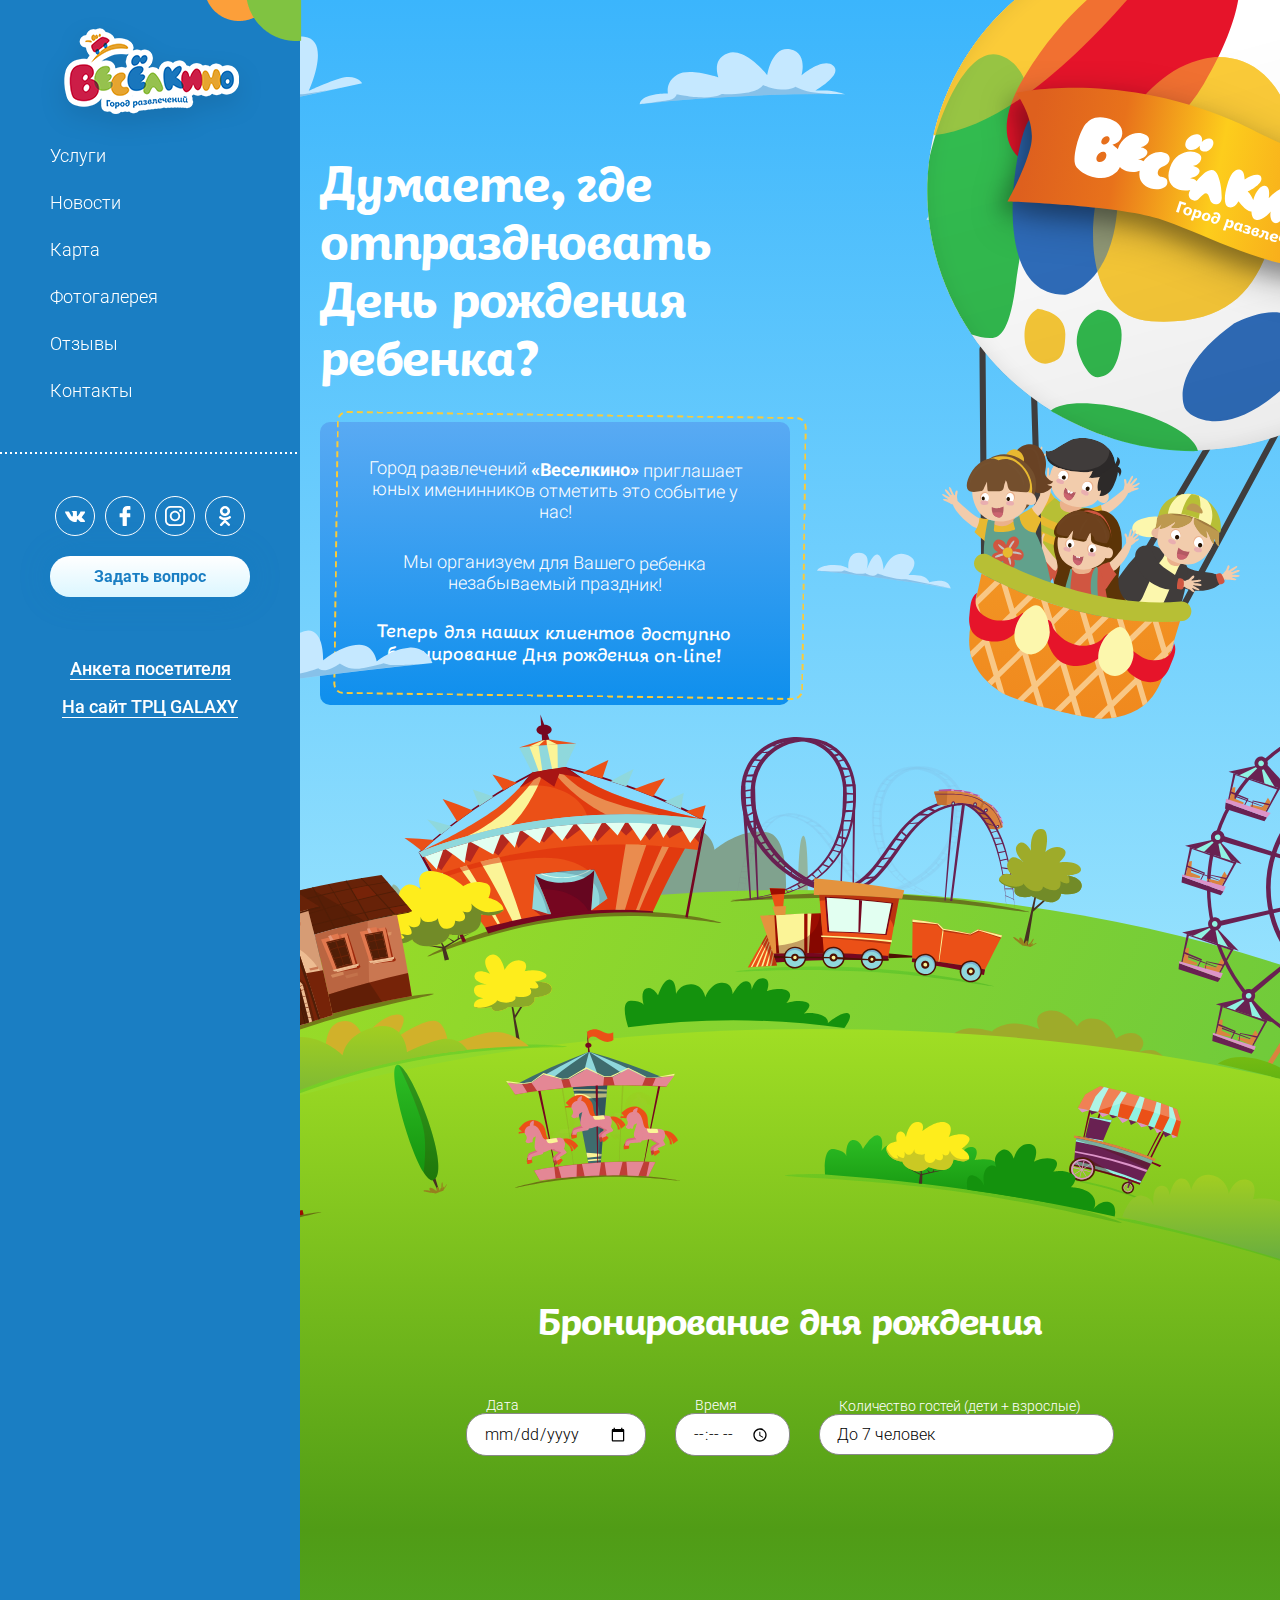
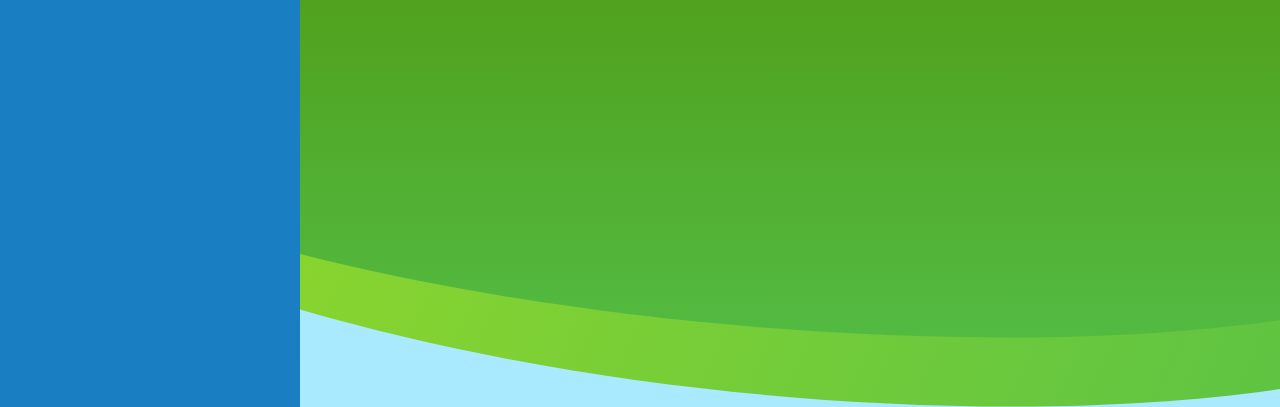
==== reservation.html @ 0f007a0b "Added intro bg and reservation" ====
<!DOCTYPE html>
<html>
<head>
    <link rel="stylesheet" href="css/vendor.css">
    <link rel="stylesheet" href="css/common.css">
    <link rel="stylesheet" href="css/style.css">
    <script src="js/vendor.js"></script>
    <script src="js/common.js"></script>
    <script>
        app.start();
    </script>

    <meta charset="utf-8">
    <meta name="viewport" content="width=device-width">
    <meta name="format-detection" content="telephone=no">
    <meta name="format-detection" content="address=no">
    <meta name="SKYPE_TOOLBAR" content="SKYPE_TOOLBAR_PARSER_COMPATIBLE">
    <link rel="shortcut icon" href="images/favicon.png">

    <title>Бронь дня рождения</title>

    <meta property="og:type" content="website"/>
    <meta property="og:title" content="">
    <meta property="og:url" content=""/>
    <meta property="og:description" content=""/>
    <meta property="og:image" content=""/>
    <meta property="og:site_name" content=""/>
    <meta property="twitter:card" content="summary_large_image"/>
    <meta property="twitter:title" content=""/>
    <meta property="twitter:description" content=""/>
    <meta property="twitter:text:description" content=""/>
    <meta property="twitter:image" content=""/>
    <meta property="twitter:url" content=""/>
    <meta name="twitter:site" content=""/>
    <meta name="twitter:creator" content=""/>

    <link href="https://fonts.googleapis.com/css?family=Roboto:300,300i,400,400i,500,500i,700,700i&amp;subset=cyrillic"
          rel="stylesheet">
    <script src="https://api-maps.yandex.ru/2.1/?lang=ru_RU" type="text/javascript"></script>
</head>
<body js-scroll-container class="body">

<div class="body__wrapper">
    <div js-headerFixed class="body__headerFixed">

        <div js-headerTop class="header header_top block">
            <div class="header__wrapper block-wrapper block-wrapper_max-width_none">
                <div class="header__logo">
                    <a class="logo logo_small link-image" href="#">
                        <img src="images/veselkino-1.png" alt="Весёлкино">
                    </a>
                </div>

                <div class="header__info">
                    <div class="header__info-column">
                        <div class="header__info-text">
                            Пр-т. Строителей, 117 <br>ТРЦ «GALAXY» 3-й этаж
                        </div>

                    </div>
                    <div class="header__info-column">
                        <div class="header__info-text">
                            Ежедневно с&nbsp;10:00 до 22:00
                        </div>
                        <div class="header__info-text">
                            <a href="tel:+7 (3852) 579-479" class="footer__link" js-goal-phone="">+7 (3852)
                                <b>579-479</b></a>
                        </div>
                    </div>
                </div>

                <div class="header__nav">
                    <a js-header-open="main/header" href="#" class="header__nav-trigger"></a>
                </div>
            </div>
        </div>


    </div>
    <div class="body__side" js-close-modal>
        <div class="body__header">

            <header js-header class="header">
                <div js-header-wrapper class="header__wrapper">
                    <div class="header__bg"></div>
                    <div class="header__logo block">
                        <div class="block-wrapper block-wrapper_min-width_none">
                            <a class="logo link-image" href="#">
                                <img src="images/veselkino-1.png" alt="Весёлкино">
                            </a>
                        </div>
                    </div>

                    <div class="header__nav block">
                        <div class="block-wrapper block-wrapper_min-width_none">
                            <nav class="nav nav_large nav_white nav_out-block">
                                <div class="nav__list">

                                    <div class="nav__item">
                                        <a js-scroll-item data-scroll="1" href="#" class="nav__link">Услуги</a>
                                    </div>

                                    <div class="nav__item">
                                        <a js-scroll-item data-scroll="2" href="#" class="nav__link">Новости</a>
                                    </div>

                                    <div class="nav__item">
                                        <a js-scroll-item data-scroll="3" href="#" class="nav__link">Карта</a>
                                    </div>

                                    <div class="nav__item">
                                        <a js-scroll-item data-scroll="4" href="#" class="nav__link">Фотогалерея</a>
                                    </div>

                                    <div class="nav__item">
                                        <a js-scroll-item data-scroll="5" href="#" class="nav__link">Отзывы</a>
                                    </div>

                                    <div class="nav__item">
                                        <a js-scroll-item data-scroll="6" href="#" class="nav__link">Контакты</a>
                                    </div>

                                </div>
                            </nav>

                        </div>
                    </div>
                    <div class="header__bottom block">

                        <div class="block-wrapper block-wrapper_min-width_none">
                            <div class="header__communicate">
                                <div class="header__communicate-socails">


                                    <div class="socials socials_white socials_justify_center">


                                        <div class="socials__list">
                                            <a class="socials__item socials__item_vk" href="https://vk.com/veselkinodrc"
                                               target="_blank" js-goal-vk=""></a>
                                            <a class="socials__item socials__item_fb"
                                               href="https://www.facebook.com/groups/veselkinodrc/" target="_blank"
                                               js-goal-fb=""></a>
                                            <a class="socials__item socials__item_inst"
                                               href="https://www.instagram.com/veselkinodrc/" target="_blank"
                                               js-goal-insta=""></a>
                                            <a class="socials__item socials__item_ok"
                                               href="https://www.ok.ru/group/54671706882274" target="_blank"
                                               js-goal-ok=""></a>
                                        </div>
                                    </div>

                                </div>
                                <div class="header__communicate-actions">
                                    <div class="actions-set actions-set_justify_center">
                                        <div class="actions-set__main actions-set__main_full">
                                            <button js-goal-vopros="" js-open-layer="main/modal"
                                                    data-from="Задать вопрос"
                                                    class="actions-set__action button button_background_blue button_full button_clean">
                                                <span class="button__title">Задать вопрос</span></button>
                                        </div>
                                    </div>
                                </div>
                            </div>
                            <div class="header__goMain" style="margin-bottom: 20px">
                                <a href="https://docs.google.com/forms/d/e/1FAIpQLSdwZppUhGvtODXZ8TDE47ZwlYJD_WU4v1ZQn8wtEv7BCPZ86Q/viewform?usp=sf_link"
                                   class="header__goMain-link link link_white" target="_blank">Анкета посетителя</a>
                            </div>
                            <div class="header__goMain">
                                <a href="https://pervymall.ru/ga/" class="header__goMain-link link link_white"
                                   target="_blank">На сайт ТРЦ GALAXY</a>
                            </div>
                        </div>
                    </div>
                </div>
            </header>
        </div>
    </div>


    <div class="body__content">
        <div class="body__content-top">
            <div class="intro-reservation">
                <div class="intro-reservation__bg">
                    <div class="intro-reservation__sky">
                        <div class="intro-reservation__content reservation-container">
                            <div class="intro-reservation__inbox">
                                <h1 class="title-h1 intro-reservation__title">Думаете, где отпраздновать День рождения
                                    ребенка?</h1>

                                <div class="intro-reservation__desc">
                                    <div class="intro-reservation__desc-border">
                                        <div class="intro-reservation__desc-inbox">
                                            <div class="intro-reservation__desc-text">
                                                <p>Город развлечений <b>«Веселкино»</b> приглашает юных именинников
                                                    отметить это
                                                    событие у нас!</p>
                                                <p>Мы организуем для Вашего ребенка незабываемый праздник!</p>
                                            </div>
                                            <div class="intro-reservation__desc-bold">
                                                Теперь для наших клиентов доступно бронирование Дня рождения on-line!
                                            </div>
                                        </div>
                                    </div>
                                </div>
                            </div>
                            <div class="intro-reservation__balloon"></div>
                        </div>
                    </div>
                    <div class="intro-reservation__world">
                        <div class="reservation">
                            <div class="reservation-container">
                                <div class="reservation__title title-h2">Бронирование дня рождения</div>
                                <div class="reservation__choice">
                                    <label class="reservation__date"><span>Дата</span>
                                        <input type="date" name="date">
                                    </label>
                                    <label class="reservation__time"><span>Время</span>
                                        <input type="time" name="time">
                                    </label>
                                    <label class="reservation__select"><span>Количество гостей (дети + взрослые)</span>
                                        <select name="count">
                                            <option value="До 7 человек">До 7 человек</option>
                                            <option value="До 5 человек">До 5 человек</option>
                                        </select>
                                    </label>


                                </div>
                            </div>
                        </div>
                    </div>
                </div>

            </div>

        </div>

    </div>
</div>
</body>
</html>
---- css/common.css ----
ol,ul{list-style:none}.button,.link,.link-image,a{text-decoration:none}.button,button,select{text-transform:none}.about-map__mark,.article-card__wrapper,.body{-webkit-box-orient:vertical;-moz-box-orient:vertical;-o-box-orient:vertical}a,abbr,acronym,address,applet,big,blockquote,body,caption,cite,code,dd,del,dfn,div,dl,dt,em,fieldset,form,h1,h2,h3,h4,h5,h6,html,iframe,img,ins,kbd,label,legend,li,object,ol,p,pre,q,s,samp,small,span,strike,strong,sub,sup,table,tbody,td,tfoot,th,thead,tr,tt,ul,var{margin:0;padding:0;border:0;outline:0;font-weight:inherit;font-style:inherit;font-family:inherit;font-size:100%;vertical-align:baseline}.button,body{font-family:Roboto,Arial,sans-serif;line-height:1.5}caption,table,td,th{vertical-align:middle}table{border-collapse:separate;border-spacing:0}caption,td,th{text-align:left;font-weight:400}.articles-tabs,.button,.map__wrapper{vertical-align:top}a img{border:none}article,aside,canvas,details,figcaption,figure,footer,header,hgroup,main,menu,nav,section,summary{margin:0;padding:0;border:0;outline:0;display:block}ol ol li,ol>li{padding-left:30px}audio,canvas,video{display:inline-block}[hidden],audio:not([controls]){display:none}.body,.body__wrapper{display:-webkit-box;display:-moz-box;display:-webkit-flex;display:-ms-flexbox}@font-face{font-family:'_fregat';src:url(../fonts/Fregat.eot);src:url(../fonts/Fregat.eot#iefix) format('embedded-opentype'),url(../fonts/Fregat.woff) format('woff');font-weight:400;font-style:normal}@font-face{font-family:'_fregat';src:url(../fonts/Fregat-Italic.eot);src:url(../fonts/Fregat-Italic.eot#iefix) format('embedded-opentype'),url(../fonts/Fregat-Italic.woff) format('woff');font-weight:400;font-style:italic}@font-face{font-family:'_fregat';src:url(../fonts/Fregat-Bold.eot);src:url(../fonts/Fregat-Bold.eot#iefix) format('embedded-opentype'),url(../fonts/Fregat-Bold.woff) format('woff');font-weight:700;font-style:normal}@font-face{font-family:'_fregat';src:url(../fonts/Fregat-BoldItalic.eot);src:url(../fonts/Fregat-BoldItalic.eot#iefix) format('embedded-opentype'),url(../fonts/Fregat-BoldItalic.woff) format('woff');font-weight:700;font-style:italic}@font-face{font-family:'_kiddy';src:url(../fonts/KiddyKitty-Light.eot);src:url(../fonts/KiddyKitty-Light.eot#iefix) format('embedded-opentype'),url(../fonts/KiddyKitty-Light.woff) format('woff');font-weight:300;font-style:normal}@font-face{font-family:'_kiddy';src:url(../fonts/KiddyKitty-LightItalic.eot);src:url(../fonts/KiddyKitty-LightItalic.eot#iefix) format('embedded-opentype'),url(../fonts/KiddyKitty-LightItalic.woff) format('woff');font-weight:300;font-style:italic}@font-face{font-family:'_kiddy';src:url(../fonts/KiddyKitty.eot);src:url(../fonts/KiddyKitty.eot#iefix) format('embedded-opentype'),url(../fonts/KiddyKitty.woff) format('woff');font-weight:400;font-style:normal}@font-face{font-family:'_kiddy';src:url(../fonts/KiddyKitty-Italic.eot);src:url(../fonts/KiddyKitty-Italic.eot#iefix) format('embedded-opentype'),url(../fonts/KiddyKitty-Italic.woff) format('woff');font-weight:400;font-style:italic}@font-face{font-family:'_kiddy';src:url(../fonts/KiddyKitty-Medium.eot);src:url(../fonts/KiddyKitty-Medium.eot#iefix) format('embedded-opentype'),url(../fonts/KiddyKitty-Medium.woff) format('woff');font-weight:500;font-style:normal}@font-face{font-family:'_kiddy';src:url(../fonts/KiddyKitty-MediumItalic.eot);src:url(../fonts/KiddyKitty-MediumItalic.eot#iefix) format('embedded-opentype'),url(../fonts/KiddyKitty-MediumItalic.woff) format('woff');font-weight:500;font-style:italic}@font-face{font-family:'_kiddy';src:url(../fonts/KiddyKitty-Bold.eot);src:url(../fonts/KiddyKitty-Bold.eot#iefix) format('embedded-opentype'),url(../fonts/KiddyKitty-Bold.woff) format('woff');font-weight:700;font-style:normal}@font-face{font-family:'_kiddy';src:url(../fonts/KiddyKitty-BoldItalic.eot);src:url(../fonts/KiddyKitty-BoldItalic.eot#iefix) format('embedded-opentype'),url(../fonts/KiddyKitty-BoldItalic.woff) format('woff');font-weight:700;font-style:italic}@font-face{font-family:'_kiddy';src:url(../fonts/KiddyKitty-ExtraBold.eot);src:url(../fonts/KiddyKitty-ExtraBold.eot#iefix) format('embedded-opentype'),url(../fonts/KiddyKitty-ExtraBold.woff) format('woff');font-weight:800;font-style:normal}@font-face{font-family:'_kiddy';src:url(../fonts/KiddyKitty-ExtraBoldItalic.eot);src:url(../fonts/KiddyKitty-ExtraBoldItalic.eot#iefix) format('embedded-opentype'),url(../fonts/KiddyKitty-ExtraBoldItalic.woff) format('woff');font-weight:800;font-style:italic}@font-face{font-family:'_kiddy';src:url(../fonts/KiddyKitty-Fat.eot);src:url(../fonts/KiddyKitty-Fat.eot#iefix) format('embedded-opentype'),url(../fonts/KiddyKitty-Fat.woff) format('woff');font-weight:900;font-style:normal}body,html{min-width:270px;height:100%}html{-webkit-tap-highlight-color:transparent}body{color:#000;background:#fff;-moz-osx-font-smoothing:grayscale;-webkit-font-smoothing:antialiased;-webkit-text-size-adjust:100%;overflow-y:scroll;overflow-x:hidden;font-weight:300;font-size:16px}ol>li,ul li{margin-bottom:18px;font-size:18px}.body{display:box;display:flex;-webkit-flex-direction:column;-ms-flex-direction:column;flex-direction:column}.body__wrapper{overflow:hidden;-webkit-box-flex:1;-moz-box-flex:1;-o-box-flex:1;box-flex:1;-webkit-flex:1 0 auto;-ms-flex:1 0 auto;flex:1 0 auto;display:box;display:flex;position:relative;min-height:100%}.body__wrapper.is-locked{position:fixed;top:0;bottom:0;width:100%}.body__wrapper.is-hide{-webkit-transition:opacity .3s ease .3s;-moz-transition:opacity .3s ease .3s;-o-transition:opacity .3s ease .3s;-ms-transition:opacity .3s ease .3s;transition:opacity .3s ease .3s;opacity:0;-ms-filter:"progid:DXImageTransform.Microsoft.Alpha(Opacity=0)";filter:alpha(opacity=0)}.body__headerFixed,.body__overlay{-webkit-transition:.2s ease-out;-moz-transition:.2s ease-out;-o-transition:.2s ease-out;-ms-transition:.2s ease-out}.body__overlay{transition:.2s ease-out;pointer-events:none;opacity:0;-ms-filter:"progid:DXImageTransform.Microsoft.Alpha(Opacity=0)";filter:alpha(opacity=0);position:fixed;top:0;left:0;right:0;bottom:0;z-index:1199;background-color:rgba(1,1,1,.5)}.body__overlay.is-opened{z-index:1201;pointer-events:auto;opacity:1;-ms-filter:none;filter:none}.body__side{z-index:500;-webkit-box-sizing:border-box;-moz-box-sizing:border-box;box-sizing:border-box;-webkit-box-flex:1;-moz-box-flex:1;-o-box-flex:1;box-flex:1;-webkit-flex:0 0 auto;-ms-flex:0 0 auto;flex:0 0 auto;display:-webkit-box;display:-moz-box;display:-webkit-flex;display:-ms-flexbox;display:box;display:flex;width:300px;background:#1a7ec3}.block,.button{-webkit-box-sizing:border-box;-moz-box-sizing:border-box}.body__content{-webkit-box-flex:1;-moz-box-flex:1;-o-box-flex:1;box-flex:1;-webkit-flex:1;-ms-flex:1;flex:1;width:100%;max-width:calc(100% - 300px)}@media (max-width:1199px){.body__side{display:none}.body__content{max-width:none}}.body__header{-webkit-box-flex:1;-moz-box-flex:1;-o-box-flex:1;box-flex:1;-webkit-flex:1;-ms-flex:1;flex:1;position:relative}.body-overlay,.body__headerFixed{position:fixed;top:0;right:0;left:0}.body__headerFixed{transition:.2s ease-out;z-index:600;background:#1a7ec3}.floatingBalloon,.link,a{-webkit-transition:.2s ease-out;-moz-transition:.2s ease-out;-o-transition:.2s ease-out;-ms-transition:.2s ease-out}.body__headerFixed.is-hide{-webkit-transform:translate(0,-100%);-moz-transform:translate(0,-100%);-o-transform:translate(0,-100%);-ms-transform:translate(0,-100%);transform:translate(0,-100%)}.body-overlay{display:none;bottom:0;background:#fff}.body-overlay.is-opened{display:block}.floatingBalloon{pointer-events:none;transition:.2s ease-out;-webkit-transition-property:opacity;-moz-transition-property:opacity;-o-transition-property:opacity;-ms-transition-property:opacity;transition-property:opacity;z-index:400;position:absolute}.floatingBalloon:before{content:'';display:block;margin-left:-18px;left:50%;margin-top:-25px;top:50%;width:37px;height:50px;background:url("data:image/svg+xml;charset=utf-8,%3Csvg xmlns=%22http://www.w3.org/2000/svg%22 viewBox=%220 0 37.1 49.9%22 preserveAspectRatio=%22none%22%3E%3Cpath fill=%22%2378c252%22 d=%22M36.1 9.7C33.7 3.9 27.2.2 19 0h-.1-.1C10.6-.2 3.9 3.2 1.3 9c-3.5 7.6.4 18.4 10.9 30.3 0 .2.1.4.2.5l1.6 4.1h-.4c-.5 0-.8.4-.8.8 0 .5.3.8.8.8l-.1 3.3c0 .5.3.8.8.8l6.6.1c.5 0 .8-.4.8-.8l.1-3.3c.5 0 .8-.4.8-.8 0-.5-.3-.8-.8-.8h-.4l1.8-4c.1-.2.2-.3.3-.5 11.3-11.4 15.7-22 12.6-29.8zM19.8 44l-3.9-.1-1.1-2.9c.9.3 2 .4 3.1.4s2.2-.1 3.2-.3L19.8 44z%22/%3E%3C/svg%3E") no-repeat;-webkit-background-size:100% 100%;-moz-background-size:100% 100%;background-size:100% 100%}.device-mobile .balloonPath,.device-mobile .floatingBalloon,.ui-display_none{display:none}.floatingBalloon.is-hide{opacity:0;-ms-filter:"progid:DXImageTransform.Microsoft.Alpha(Opacity=0)";filter:alpha(opacity=0)}.balloonPath{pointer-events:none;-webkit-transform:translateZ(0);-moz-transform:translateZ(0);-o-transform:translateZ(0);-ms-transform:translateZ(0);transform:translateZ(0);z-index:300;position:absolute;top:0;left:0;width:100%;height:100%}blockquote,ol,p,table,ul{margin-bottom:1.25em}blockquote img,ol img,p img,table img,ul img{max-width:100%}blockquote:last-child,ol:last-child,p:last-child,table:last-child,ul:last-child{margin-bottom:0}blockquote+h2,ol+h2,p+h2,table+h2,ul+h2{margin-top:1.027777777777778em}blockquote+h3,ol+h3,p+h3,table+h3,ul+h3{margin-top:1.458333333333333em}em,i{font-style:italic}b,strong{font-weight:700}.link,a{transition:.2s ease-out;color:#1a7ec3;border-bottom:1px solid}.link:hover,a:hover{color:#00b7f4}.article-card__title-link,.extras-item__title-link,.link_inherit,a[href^='tel:']{border-bottom-width:0;color:inherit}.article-card__title-link:hover,.extras-item__title-link:hover,.link_inherit:hover,a[href^='tel:']:hover{color:#1a7ec3}.link_fake{border-bottom-style:dashed}.article-card__title-link,.link_no-line{border-bottom-width:0}.link_white{color:#fff}.link_white:hover{color:#fff;border-bottom-color:transparent}.link-image{border:0}a[href^='tel:']{border-bottom-width:0;white-space:nowrap}a[href^='tel:']:hover{color:inherit}.ui-color_main{color:#010101}.ui-color_blue,.ui-color_blue-light{color:#1a7ec3}.ui-color_red{color:red}.ui-color_red-dark{color:#ee1747}.ui-color_red-light{color:#f34b58}.ui-color_orange{color:#fc9f3a}.ui-color_orange-dark{color:#f77934}.ui-color_grey{color:#898989}.ui-color_grey-light{color:#bababa}.ui-color_grey-xlight{color:#ddd}.ui-color_green{color:#78c252}.ui-color_white{color:#fff}ol{position:relative;color:#000;margin-bottom:55px;counter-reset:li}ol ol{margin-top:0}ol>li{counter-increment:nums;font-weight:300}ol>li:before{content:counters(li,".") ". ";counter-increment:li;position:absolute;left:0;text-align:right;font-weight:700}.button__icon::after,.button__icon::before,.checkbox__input:before,ul li::before{content:''}.button,.form-actions_center{text-align:center}ul{margin-bottom:35px}ul li{position:relative;padding-left:23px;font-weight:300}ul li::before{display:block;position:absolute;top:9px;left:0;width:7px;height:7px;border-radius:50%;background-color:#1a7ec3}.button__icon::after,.checkbox input{-ms-filter:"progid:DXImageTransform.Microsoft.Alpha(Opacity=0)";top:0;left:0;opacity:0}.button::-moz-focus-inner{padding:0;border:0}.button{-webkit-transition:.2s ease-out;-moz-transition:.2s ease-out;-o-transition:.2s ease-out;-ms-transition:.2s ease-out;transition:.2s ease-out;outline:0;box-sizing:border-box;display:inline-block;position:relative;padding:9px 35px 8px;border:1px solid #1a7ec3;border-radius:20px;background:#fff;color:#1a7ec3;font-style:normal;font-weight:700;font-size:16px;-webkit-user-select:none;-moz-user-select:none;-ms-user-select:none;user-select:none;cursor:pointer}.button__icon{-webkit-box-ordinal-group:2;-moz-box-ordinal-group:2;-o-box-ordinal-group:2;-ms-flex-order:2;-webkit-order:2;order:2;-webkit-box-flex:1;-moz-box-flex:1;-o-box-flex:1;box-flex:1;-webkit-flex:0 0 auto;-ms-flex:0 0 auto;flex:0 0 auto;position:relative;margin-left:15px}.button__icon_side_left,.button_icon .button__icon_side_left{-webkit-box-ordinal-group:-1;-moz-box-ordinal-group:-1;-o-box-ordinal-group:-1;margin-left:0}.button__icon::before{-webkit-transition:$transition-fast;-moz-transition:$transition-fast;-o-transition:$transition-fast;-ms-transition:$transition-fast;transition:$transition-fast;display:block}.button__icon::after{-webkit-transition:$transition-fast;-moz-transition:$transition-fast;-o-transition:$transition-fast;-ms-transition:$transition-fast;transition:$transition-fast;filter:alpha(opacity=0);position:absolute}.button__icon_side_left{-ms-flex-order:-1;-webkit-order:-1;order:-1;margin-right:15px}.button__icon_arrow-left:before{width:10px;height:18px}.button__icon_arrow-left:after,.button__icon_arrow-left:before{background:url("data:image/svg+xml;charset=utf-8,%3Csvg width=%2210%22 height=%2218%22 viewBox=%220 0 10 18%22 xmlns=%22http://www.w3.org/2000/svg%22 xmlns:xlink=%22http://www.w3.org/1999/xlink%22 preserveAspectRatio=%22none%22%3E%3Ctitle%3EVector%3C/title%3E%3Cdesc%3ECreated using Figma%3C/desc%3E%3Cuse xlink:href=%22%23a%22 transform=%22rotate(180 5 9)%22/%3E%3Cdefs%3E%3Cpath fill=%22%231a7ec3%22 id=%22a%22 d=%22M9.598 7.967L2.362.42A1.353 1.353 0 0 0 1.39 0C1.022 0 .67.158.402.42.151.7 0 1.068 0 1.453c0 .386.15.753.402 1.033L6.65 9.018.402 15.53a1.506 1.506 0 0 0 0 2.049c.268.28.603.42.988.42.386 0 .72-.158.989-.42l7.219-7.547C9.866 9.753 10 9.403 10 9c0-.385-.15-.753-.402-1.033z%22/%3E%3C/defs%3E%3C/svg%3E") no-repeat;-webkit-background-size:100% 100%;-moz-background-size:100% 100%;background-size:100% 100%}@media (max-width:749px){ol>li:before{left:0}.button__icon_side_left{margin-right:9px}.button__icon_arrow-left:before{width:6px;height:11px;background:url("data:image/svg+xml;charset=utf-8,%3Csvg width=%2210%22 height=%2218%22 viewBox=%220 0 10 18%22 xmlns=%22http://www.w3.org/2000/svg%22 xmlns:xlink=%22http://www.w3.org/1999/xlink%22 preserveAspectRatio=%22none%22%3E%3Ctitle%3EVector%3C/title%3E%3Cdesc%3ECreated using Figma%3C/desc%3E%3Cuse xlink:href=%22%23a%22 transform=%22rotate(180 5 9)%22/%3E%3Cdefs%3E%3Cpath fill=%22%231a7ec3%22 id=%22a%22 d=%22M9.598 7.967L2.362.42A1.353 1.353 0 0 0 1.39 0C1.022 0 .67.158.402.42.151.7 0 1.068 0 1.453c0 .386.15.753.402 1.033L6.65 9.018.402 15.53a1.506 1.506 0 0 0 0 2.049c.268.28.603.42.988.42.386 0 .72-.158.989-.42l7.219-7.547C9.866 9.753 10 9.403 10 9c0-.385-.15-.753-.402-1.033z%22/%3E%3C/defs%3E%3C/svg%3E") no-repeat;-webkit-background-size:100% 100%;-moz-background-size:100% 100%;background-size:100% 100%}}.button__icon_arrow-left:after{width:10px;height:18px}@media (max-width:749px){.button__icon_arrow-left:after{width:6px;height:11px;background:url("data:image/svg+xml;charset=utf-8,%3Csvg width=%2210%22 height=%2218%22 viewBox=%220 0 10 18%22 xmlns=%22http://www.w3.org/2000/svg%22 xmlns:xlink=%22http://www.w3.org/1999/xlink%22 preserveAspectRatio=%22none%22%3E%3Ctitle%3EVector%3C/title%3E%3Cdesc%3ECreated using Figma%3C/desc%3E%3Cuse xlink:href=%22%23a%22 transform=%22rotate(180 5 9)%22/%3E%3Cdefs%3E%3Cpath fill=%22%231a7ec3%22 id=%22a%22 d=%22M9.598 7.967L2.362.42A1.353 1.353 0 0 0 1.39 0C1.022 0 .67.158.402.42.151.7 0 1.068 0 1.453c0 .386.15.753.402 1.033L6.65 9.018.402 15.53a1.506 1.506 0 0 0 0 2.049c.268.28.603.42.988.42.386 0 .72-.158.989-.42l7.219-7.547C9.866 9.753 10 9.403 10 9c0-.385-.15-.753-.402-1.033z%22/%3E%3C/defs%3E%3C/svg%3E") no-repeat;-webkit-background-size:100% 100%;-moz-background-size:100% 100%;background-size:100% 100%}}.button.is-disabled,.button:disabled,.device-mouse .button.is-disabled,.device-mouse .button:disabled{background:#ccc;border-color:#ccc}.device-mouse .button.is-hover,.device-mouse .button:hover{-webkit-box-shadow:0 0 35px rgba(0,119,192,.2);box-shadow:0 0 35px rgba(0,119,192,.2)}.device-touch .button.is-active,.device-touch .button:active{background:#fff;color:#1a7ec3}.device-touch .button.is-disabled,.device-touch .button:disabled{border-color:#ccc;background:#ccc}.button_font-size_medium{font-size:18px}.button_font-size_large{font-size:20px}.button_medium{padding:11px 35px;border-radius:25px}@media (max-width:749px){.button_font-size_large{font-size:14px}.button_medium{padding:11px 30px}}.button_large{padding:12px 39px 13px;border-radius:30px}.button_xlarge{padding:14px 35px;border-radius:30px}@media (max-width:899px){.button_xlarge{padding:11px 35px 12px}}@media (max-width:749px){.button_xlarge{padding:9px 35px 10px}}.button_icon{min-width:54px;padding-right:40px;padding-left:30px}.button_icon .button__content{display:-webkit-box;display:-moz-box;display:-webkit-flex;display:-ms-flexbox;display:box;display:flex;-webkit-box-align:center;-moz-box-align:center;-o-box-align:center;-ms-flex-align:center;-webkit-align-items:center;align-items:center;-webkit-box-pack:center;-moz-box-pack:center;-o-box-pack:center;-ms-flex-pack:center;-webkit-justify-content:center;justify-content:center}.button_icon .button__title{-webkit-box-flex:1;-moz-box-flex:1;-o-box-flex:1;box-flex:1;-webkit-flex:0 1 auto;-ms-flex:0 1 auto;flex:0 1 auto;display:block;font-size:20px}.button_icon .button__icon_side_left{-ms-flex-order:-1;-webkit-order:-1;order:-1;margin-right:15px}@media (max-width:749px){.button_icon .button__title{font-size:14px}.button_icon .button__icon_side_left{margin-right:9px}.button_icon{padding-right:35px;padding-left:25px}}.button_full{-webkit-flex-basis:100%;flex-basis:100%;width:100%}.button_clean{border-color:transparent;-webkit-box-shadow:0 0 35px rgba(0,119,192,.2);box-shadow:0 0 35px rgba(0,119,192,.2)}.device-mouse .button_clean.is-hover,.device-mouse .button_clean:hover{background:#1a7ec3;-webkit-box-shadow:none;box-shadow:none;color:#fff}.device-mouse .button_clean.is-hover .button__icon_arrow-left:before,.device-mouse .button_clean:hover .button__icon_arrow-left:before{background-image:url("data:image/svg+xml;charset=utf-8,%3Csvg width=%2210%22 height=%2218%22 viewBox=%220 0 10 18%22 xmlns=%22http://www.w3.org/2000/svg%22 xmlns:xlink=%22http://www.w3.org/1999/xlink%22 preserveAspectRatio=%22none%22%3E%3Ctitle%3EVector%3C/title%3E%3Cdesc%3ECreated using Figma%3C/desc%3E%3Cuse xlink:href=%22%23a%22 transform=%22rotate(180 5 9)%22/%3E%3Cdefs%3E%3Cpath fill=%22%23fff%22 id=%22a%22 d=%22M9.598 7.967L2.362.42A1.353 1.353 0 0 0 1.39 0C1.022 0 .67.158.402.42.151.7 0 1.068 0 1.453c0 .386.15.753.402 1.033L6.65 9.018.402 15.53a1.506 1.506 0 0 0 0 2.049c.268.28.603.42.988.42.386 0 .72-.158.989-.42l7.219-7.547C9.866 9.753 10 9.403 10 9c0-.385-.15-.753-.402-1.033z%22/%3E%3C/defs%3E%3C/svg%3E")}.device-mouse .button_clean.is-hover .button__icon_arrow-left:after,.device-mouse .button_clean:hover .button__icon_arrow-left:after{background-image:url("data:image/svg+xml;charset=utf-8,%3Csvg width=%2210%22 height=%2218%22 viewBox=%220 0 10 18%22 xmlns=%22http://www.w3.org/2000/svg%22 xmlns:xlink=%22http://www.w3.org/1999/xlink%22 preserveAspectRatio=%22none%22%3E%3Ctitle%3EVector%3C/title%3E%3Cdesc%3ECreated using Figma%3C/desc%3E%3Cuse xlink:href=%22%23a%22 transform=%22rotate(180 5 9)%22/%3E%3Cdefs%3E%3Cpath fill=%22%23xxx%22 id=%22a%22 d=%22M9.598 7.967L2.362.42A1.353 1.353 0 0 0 1.39 0C1.022 0 .67.158.402.42.151.7 0 1.068 0 1.453c0 .386.15.753.402 1.033L6.65 9.018.402 15.53a1.506 1.506 0 0 0 0 2.049c.268.28.603.42.988.42.386 0 .72-.158.989-.42l7.219-7.547C9.866 9.753 10 9.403 10 9c0-.385-.15-.753-.402-1.033z%22/%3E%3C/defs%3E%3C/svg%3E")}.device-mouse .button_clean.is-disabled,.device-mouse .button_clean:disabled{border-color:#ccc;background:#ccc}.device-touch .button_clean.is-active,.device-touch .button_clean:active{background:#fff;color:#1a7ec3}.device-touch .button_clean.is-disabled,.device-touch .button_clean:disabled{border-color:#ccc;background:#ccc}.device-mouse .button_varied.is-hover,.device-mouse .button_varied:hover{background:#80c341;color:#fff}.device-mouse .button_varied.is-disabled,.device-mouse .button_varied:disabled{border-color:#ccc;background:#ccc}.device-touch .button_varied.is-active,.device-touch .button_varied:active{background:#80c341;color:#fff}.device-touch .button_varied.is-disabled,.device-touch .button_varied:disabled{border-color:#ccc;background:#ccc}.button_background_blue{background:-webkit-linear-gradient(top,#fff 0,#dbf6ff 100%);background:-moz-linear-gradient(top,#fff 0,#dbf6ff 100%);background:-o-linear-gradient(top,#fff 0,#dbf6ff 100%);background:-ms-linear-gradient(top,#fff 0,#dbf6ff 100%);background:linear-gradient(to bottom,#fff 0,#dbf6ff 100%);border:0}.device-mouse .button_background_blue.is-hover,.device-mouse .button_background_blue:hover{background:-webkit-linear-gradient(top,#e4f9ff 5%,#91e5ff 95%);background:-moz-linear-gradient(top,#e4f9ff 5%,#91e5ff 95%);background:-o-linear-gradient(top,#e4f9ff 5%,#91e5ff 95%);background:-ms-linear-gradient(top,#e4f9ff 5%,#91e5ff 95%);background:linear-gradient(to bottom,#e4f9ff 5%,#91e5ff 95%);color:#1a7ec3}.device-mouse .button_background_blue.is-disabled,.device-mouse .button_background_blue:disabled{border-color:#ccc;background:#ccc}.device-touch .button_background_blue.is-active,.device-touch .button_background_blue:active{background:-webkit-linear-gradient(top,#fff 0,#dbf6ff 100%);background:-moz-linear-gradient(top,#fff 0,#dbf6ff 100%);background:-o-linear-gradient(top,#fff 0,#dbf6ff 100%);background:-ms-linear-gradient(top,#fff 0,#dbf6ff 100%);background:linear-gradient(to bottom,#fff 0,#dbf6ff 100%);color:#1a7ec3}.device-touch .button_background_blue.is-disabled,.device-touch .button_background_blue:disabled{border-color:#ccc;background:#ccc}.button_background_orange{background:-webkit-linear-gradient(top,#ffc639 0,#f34443 100%);background:-moz-linear-gradient(top,#ffc639 0,#f34443 100%);background:-o-linear-gradient(top,#ffc639 0,#f34443 100%);background:-ms-linear-gradient(top,#ffc639 0,#f34443 100%);background:linear-gradient(to bottom,#ffc639 0,#f34443 100%);color:#fff;border:0}.device-mouse .button_background_orange.is-hover,.device-mouse .button_background_orange:hover{background:-webkit-linear-gradient(top,#f7743f 0,#ee1746 100%);background:-moz-linear-gradient(top,#f7743f 0,#ee1746 100%);background:-o-linear-gradient(top,#f7743f 0,#ee1746 100%);background:-ms-linear-gradient(top,#f7743f 0,#ee1746 100%);background:linear-gradient(to bottom,#f7743f 0,#ee1746 100%);color:#fff}.device-mouse .button_background_orange.is-disabled,.device-mouse .button_background_orange:disabled{border-color:#ccc;background:#ccc}.device-touch .button_background_orange.is-active,.device-touch .button_background_orange:active{background:-webkit-linear-gradient(top,#f7743f 0,#ee1746 100%);background:-moz-linear-gradient(top,#f7743f 0,#ee1746 100%);background:-o-linear-gradient(top,#f7743f 0,#ee1746 100%);background:-ms-linear-gradient(top,#f7743f 0,#ee1746 100%);background:linear-gradient(to bottom,#f7743f 0,#ee1746 100%);color:#1a7ec3}.device-touch .button_background_orange.is-disabled,.device-touch .button_background_orange:disabled{border-color:#ccc;background:#ccc}.block{box-sizing:border-box;padding-left:50px;padding-right:50px}@media (max-width:749px){.block{padding-left:25px;padding-right:25px}}.block-wrapper{-webkit-box-sizing:border-box;-moz-box-sizing:border-box;box-sizing:border-box;min-width:270px;max-width:1040px}@media (max-width:1199px){.block-wrapper{max-width:none}}.block-wrapper_min-width_none{min-width:0}.block-wrapper_max-width_none{max-width:none}.block-wrapper_size_small{margin:0 auto;max-width:720px}button,input,optgroup,select,textarea{color:inherit;font:inherit;margin:0}button{overflow:visible}button,html input[type=button],input[type=reset],input[type=submit]{cursor:pointer;-webkit-appearance:button}button[disabled],html input[disabled]{cursor:default}button::-moz-focus-inner,input::-moz-focus-inner{border:0;padding:0}input[type=checkbox],input[type=radio]{-webkit-box-sizing:border-box;-moz-box-sizing:border-box;box-sizing:border-box;padding:0}.layer,input,select,textarea{background:#fff;-moz-box-sizing:border-box;-webkit-box-sizing:border-box}input[type=number]::-webkit-inner-spin-button,input[type=number]::-webkit-outer-spin-button{height:auto}input[type=search]{-webkit-appearance:textfield}input[type=search]::-webkit-search-cancel-button,input[type=search]::-webkit-search-decoration{-webkit-appearance:none}textarea{overflow:auto;resize:vertical}optgroup{font-weight:700}input,select,textarea{-webkit-appearance:none;-moz-appearance:none;appearance:none;-webkit-transition:.2s ease-out;-moz-transition:.2s ease-out;-o-transition:.2s ease-out;-ms-transition:.2s ease-out;transition:.2s ease-out;box-sizing:border-box;width:100%;min-height:41px;padding:8px 17px 7px;outline:0;border:1px solid #898989;border-radius:20px;font-size:16px;line-height:1.5;color:#010101}.checkbox,.field{margin-bottom:10px;padding-top:22px}input::-webkit-input-placeholder,select::-webkit-input-placeholder,textarea::-webkit-input-placeholder{color:$color-grey-darkest}input:-moz-placeholder,select:-moz-placeholder,textarea:-moz-placeholder{color:$color-grey-darkest}input::-moz-placeholder,select::-moz-placeholder,textarea::-moz-placeholder{color:$color-grey-darkest}input:-ms-input-placeholder,select:-ms-input-placeholder,textarea:-ms-input-placeholder{color:$color-grey-darkest}input:focus,select:focus,textarea:focus{border-color:#1a7ec3}input::-ms-clear,select::-ms-clear,textarea::-ms-clear{display:none}input:-webkit-autofill{color:#010101!important;background-color:transparent!important}.checkbox{-webkit-user-select:none;-moz-user-select:none;-ms-user-select:none;user-select:none;display:block;position:relative;padding-left:2px;text-align:left;cursor:pointer}.checkbox:focus .checkbox__text{color:#383838}.checkbox:last-child{margin-bottom:0}.checkbox input{filter:alpha(opacity=0);position:absolute;min-height:0;width:0;height:0}.checkbox__input{display:inline-block;position:absolute;top:26px;left:2px;width:30px;height:30px;margin-right:25px;background:0 0;border-radius:5px;border:1px solid #898989}.checkbox__input:before{pointer-events:none;-webkit-transition:-webkit-transform .2s ease-out,opacity .2s ease-out;-moz-transition:-moz-transform .2s ease-out,opacity .2s ease-out;-o-transition:-o-transform .2s ease-out,opacity .2s ease-out;-ms-transition:-ms-transform .2s ease-out,opacity .2s ease-out;transition:transform .2s ease-out,opacity .2s ease-out;opacity:0;-ms-filter:"progid:DXImageTransform.Microsoft.Alpha(Opacity=0)";filter:alpha(opacity=0);position:absolute;top:62%;left:38%;width:15px;height:11px;margin-top:-8.5px;margin-left:-3.5px;background:url("data:image/svg+xml;charset=utf-8,%3Csvg xmlns=%22http://www.w3.org/2000/svg%22 width=%227.97%22 height=%226.03%22 viewBox=%220 0 7.97 6.03%22 fill=%22%231a7ec3%22 preserveAspectRatio=%22none%22%3E%3Cdefs%3E%3Cstyle/%3E%3C/defs%3E%3Cpath id=%22arrow%22 class=%22cls-1%22 d=%22M1144.55 1322.14l2.03 2.02a1.207 1.207 0 0 1-1.42 1.42l-2.02-2.03a1.185 1.185 0 0 1 1.41-1.41zm.56 2.22l4.28-4.28a1.308 1.308 0 0 1 1.53 1.53l-4.28 4.28a1.308 1.308 0 0 1-1.53-1.53z%22 transform=%22translate(-1143.03 -1319.97)%22/%3E%3C/svg%3E") no-repeat;-webkit-background-size:100% 100%;-moz-background-size:100% 100%;background-size:100% 100%}input:checked~.checkbox__input:before{opacity:1;-ms-filter:none;filter:none;-webkit-transform:scale(1);-moz-transform:scale(1);-o-transform:scale(1);-ms-transform:scale(1);transform:scale(1)}.checkbox__text{display:inline-block;font-size:14px;color:#898989;margin-left:45px;line-height:1.3}.checkbox__text span{border-bottom:1px solid transparent;-webkit-transition:.3s;-moz-transition:.3s;-o-transition:.3s;-ms-transition:.3s;transition:.3s}.checkbox__text_margin-left_none{margin-left:0}input:checked~.checkbox__text{color:#383838}.field__error,.field__title{pointer-events:none;-webkit-transition:.2s ease-out;-moz-transition:.2s ease-out;-o-transition:.2s ease-out;-ms-transition:.2s ease-out;transition:.2s ease-out;overflow:hidden;z-index:10;display:block;position:absolute;top:31px;right:18px;left:18px;color:$color-grey-darkest;font-family:Roboto,Arial,sans-serif;font-size:16px;line-height:1.5;white-space:nowrap;-o-text-overflow:ellipsis;text-overflow:ellipsis}.field.is-filled .field__title,.field__error{top:1px;color:#010101;font-size:13px;line-height:$line-xsmall}.field{display:block;position:relative}.field__input{-webkit-box-flex:1;-moz-box-flex:1;-o-box-flex:1;box-flex:1;-webkit-flex:1;-ms-flex:1;flex:1;display:block;width:100%}.field__input_massage{min-height:120px}.field__error{opacity:0;-ms-filter:"progid:DXImageTransform.Microsoft.Alpha(Opacity=0)";filter:alpha(opacity=0);position:absolute;color:red}.field.is-error{z-index:10}.field.is-error .field__input{border-color:red}.field.is-error .field__error{opacity:1;-ms-filter:none;filter:none}.field.is-error.is-filled .field__title{opacity:0;-ms-filter:"progid:DXImageTransform.Microsoft.Alpha(Opacity=0)";filter:alpha(opacity=0)}.field.is-error.is-filled .field__error{opacity:1;-ms-filter:none;filter:none}.field_clean{font-weight:400}.field_clean .field__title{top:34px;left:23px}.field_clean .field__input{border:0;padding:13px 22px 10px;border-radius:30px}.field_clean-border_dark .field__input{border:1px solid #c4c4c4}.title,.title-h1,.title-h2,.title-h3,.title-h4,h1,h2,h3,h4{font-family:'_kiddy','Trebuchet MS',Arial,sans-serif;font-weight:500}.title-h1,.title-h2,h1,h2{margin-bottom:.777777777777778em;font-size:36px;line-height:1.166666666666667;letter-spacing:-.025em}.title-h1_simple{font-family:Roboto,Arial,sans-serif;font-weight:700}.title-h1_placement-center{text-align:center}.title-h1_colored-orange{font-family:'_fregat','Trebuchet MS',Arial,sans-serif;font-weight:700;color:#fe8b4d}@media (max-width:749px){.title,.title-h1,.title-h2,.title-h3,.title-h4,h1,h2,h3,h4{text-align:center}.title-h1,.title-h2,h1,h2{font-size:30px;margin-bottom:.583333333333333em}.title-h1_colored-orange{font-size:24px;line-height:1.166666666666667}}.title-h2_simple{font-family:Roboto,Arial,sans-serif;font-weight:300;font-size:30px;line-height:1.2}.title-h2_colored-orange,.title-h3,.title-h3_simple,h3{font-size:24px;line-height:1.166666666666667}@media (max-width:749px){.title-h2_simple{font-size:24px;line-height:1.166666666666667;text-align:left}.title-h2_colored-orange{font-size:24px;line-height:1.166666666666667}}.about-map__mark-title,.actions-set__main_align_center,.articles-header__tabs,.articles-sections__actions,.articles-sections__tabs,.articles-tabs,.layer__success-text,.title-h2_placement-center{text-align:center}.title-h2_colored-orange{font-family:'_fregat','Trebuchet MS',Arial,sans-serif;font-weight:700;color:#fe8b4d}.article-card,.title-h3_simple{font-family:Roboto,Arial,sans-serif}.title-h3,h3{margin-bottom:.958333333333333em;font-weight:400}@media (min-width:750px){.title-h3_margin-bottom_large{margin-bottom:1.166666666666667em}}.title-h3_simple{font-weight:700}.title_margin_none{margin:0}.list-ordered__item{margin-bottom:29px}@media (max-width:999px){.list-ordered__item{margin-bottom:19px}}@media (max-width:699px){.list-ordered__item{margin-bottom:29px}}.list-ordered__item[data-number]:before{content:attr(data-number);display:block;margin-bottom:10px;margin-left:-30px;color:#d8e6fe;font-weight:700;font-size:48px;line-height:1;letter-spacing:-.04em}@media (max-width:999px){.list-ordered__item[data-number]:before{margin-left:-12px}}@media (max-width:699px){.list-ordered__item[data-number]:before{margin-bottom:14px;font-size:32px}}@media (min-width:1000px){.list-ordered.columns_2_equal{margin-right:28px}}.list-ordered.columns_2_equal .columns__col{margin-bottom:0}.layer{-webkit-box-flex:1;-moz-box-flex:1;-o-box-flex:1;box-flex:1;-webkit-flex:1 0 auto;-ms-flex:1 0 auto;flex:1 0 auto;display:-webkit-box;display:-moz-box;display:-webkit-flex;display:-ms-flexbox;display:box;display:flex;position:absolute;top:0;left:0;right:0;min-height:100%;z-index:1200;opacity:0;-ms-filter:"progid:DXImageTransform.Microsoft.Alpha(Opacity=0)";filter:alpha(opacity=0);-webkit-transform:translateY(5vh);-moz-transform:translateY(5vh);-o-transform:translateY(5vh);-ms-transform:translateY(5vh);transform:translateY(5vh);-webkit-transition:-webkit-transform .3s ease,opacity .3s ease;-moz-transition:-moz-transform .3s ease,opacity .3s ease;-o-transition:-o-transform .3s ease,opacity .3s ease;-ms-transition:-ms-transform .3s ease,opacity .3s ease;transition:transform .3s ease,opacity .3s ease;box-sizing:border-box}.layer__inside{-webkit-box-sizing:border-box;-moz-box-sizing:border-box;box-sizing:border-box;-webkit-box-flex:1;-moz-box-flex:1;-o-box-flex:1;box-flex:1;-webkit-flex:1 0 auto;-ms-flex:1 0 auto;flex:1 0 auto;width:100%}.layer__header{-webkit-box-sizing:border-box;-moz-box-sizing:border-box;box-sizing:border-box;position:relative;min-height:60px;width:100%}.layer__content,.layer__footer{-moz-box-sizing:border-box;width:100%}.layer__content{-webkit-box-sizing:border-box;box-sizing:border-box;overflow:hidden}.article-card,.layer__footer{-webkit-box-sizing:border-box}.layer__footer{box-sizing:border-box;margin-top:auto}.article-card,.intro__promo-content,.intro__welcome-text,.map__wrapper{-moz-box-sizing:border-box}.layer.is-aside{-webkit-transition:-webkit-transform .4s ease-in-out,opacity 0s ease-in-out .4s;-moz-transition:-moz-transform .4s ease-in-out,opacity 0s ease-in-out .4s;-o-transition:-o-transform .4s ease-in-out,opacity 0s ease-in-out .4s;-ms-transition:-ms-transform .4s ease-in-out,opacity 0s ease-in-out .4s;transition:transform .4s ease-in-out,opacity 0s ease-in-out .4s;-webkit-transform:translateX(-100%);-moz-transform:translateX(-100%);-o-transform:translateX(-100%);-ms-transform:translateX(-100%);transform:translateX(-100%)}.layer.is-aside.is-opened{-webkit-transition:-webkit-transform .4s linear,opacity .4s linear;-moz-transition:-moz-transform .4s linear,opacity .4s linear;-o-transition:-o-transform .4s linear,opacity .4s linear;-ms-transition:-ms-transform .4s linear,opacity .4s linear;transition:transform .4s linear,opacity .4s linear}.layer.is-opened{z-index:1210;opacity:1;-ms-filter:none;filter:none;-webkit-transform:translate(0,0);-moz-transform:translate(0,0);-o-transform:translate(0,0);-ms-transform:translate(0,0);transform:translate(0,0)}.layer:not(.is-animating){-webkit-transform:none;-moz-transform:none;-o-transform:none;-ms-transform:none;transform:none;position:relative}.layer.is-faded{position:fixed;opacity:0;-ms-filter:"progid:DXImageTransform.Microsoft.Alpha(Opacity=0)";filter:alpha(opacity=0)}.layer.is-closing{z-index:1210;position:fixed}.layer:not(.is-initialized){display:none!important}.about__bg-ball:before,.about__bg-sign:before{display:block;content:''}.layer-close{z-index:200;position:absolute;top:23px;left:55px}@media (max-width:749px){.layer-close{top:40px;left:30px}}.layer-close_placement-relative{position:relative;top:auto;left:auto;right:auto}.layer_overlay{pointer-events:none;-webkit-transform:translateX(100%);-moz-transform:translateX(100%);-o-transform:translateX(100%);-ms-transform:translateX(100%);transform:translateX(100%);-webkit-box-align:stretch;-moz-box-align:stretch;-o-box-align:stretch;-ms-flex-align:stretch;-webkit-align-items:stretch;align-items:stretch;-webkit-box-pack:end;-moz-box-pack:end;-o-box-pack:end;-ms-flex-pack:end;-webkit-justify-content:flex-end;justify-content:flex-end;background:0 0}.layer_overlay.is-opened,.layer_overlay_left.is-opened{-webkit-transform:translate(0,0);-moz-transform:translate(0,0);-o-transform:translate(0,0);-ms-transform:translate(0,0)}.layer_overlay .layer__inside{pointer-events:auto;-webkit-box-flex:1;-moz-box-flex:1;-o-box-flex:1;box-flex:1;-webkit-flex:0 1 auto;-ms-flex:0 1 auto;flex:0 1 auto;position:relative;background:#fff;width:calc(100% - 300px)}@media (max-width:1199px){.layer_overlay .layer__inside{width:100%}}@media (max-width:749px){.layer_overlay .layer__inside{min-width:0;width:100%}}.layer_overlay .layer__header{padding-right:0}.layer_overlay.is-opened{transform:translate(0,0)}.layer_overlay_left{-webkit-transform:translateX(-100%);-moz-transform:translateX(-100%);-o-transform:translateX(-100%);-ms-transform:translateX(-100%);transform:translateX(-100%);-webkit-box-pack:start;-moz-box-pack:start;-o-box-pack:start;-ms-flex-pack:start;-webkit-justify-content:flex-start;justify-content:flex-start}.layer_overlay_left.is-opened{transform:translate(0,0)}.layer_header .layer__inside{position:static;background:#1a7ec3;min-width:0;max-width:300px}@media (max-width:499px){.list-ordered__item[data-number]:before{margin-left:-2px}.layer_header .layer__inside{max-width:100%}}.layer_header .layer-close{z-index:200;position:absolute;top:23px;left:auto;right:50px;width:40px;height:40px;border:none;border-radius:50%;-webkit-box-shadow:0 5px 15px rgba(0,0,0,.15);box-shadow:0 5px 15px rgba(0,0,0,.15);background:#fff}@media (max-width:749px){.layer_header .layer-close{top:17px;right:25px}}.layer_header .layer-close::before{content:'';position:absolute;margin-left:-7px;left:50%;margin-top:-7px;top:50%;width:15px;height:15px;background:url("data:image/svg+xml;charset=utf-8,%3Csvg xmlns=%22http://www.w3.org/2000/svg%22 viewBox=%220 0 15 15%22 preserveAspectRatio=%22none%22%3E%3Cpath fill-rule=%22evenodd%22 clip-rule=%22evenodd%22 fill=%22%23ee1747%22 d=%22M11 7.5l3.3-3.3c.9-.9.9-2.5-.1-3.5s-2.5-1-3.5-.1L7.5 4 4.2.7C3.3-.2 1.8-.2.8.8s-1 2.5-.1 3.4L4 7.5.7 10.8c-.9.9-.9 2.5.1 3.5s2.5 1 3.5.1L7.5 11l3.3 3.3c.9.9 2.5.9 3.4-.1 1-1 1-2.5.1-3.4L11 7.5z%22/%3E%3C/svg%3E") no-repeat;-webkit-background-size:100% 100%;-moz-background-size:100% 100%;background-size:100% 100%}.layer_article .layer__inside{min-width:600px;width:calc(100% - 300px)}@media (max-width:1199px){.layer_article .layer__inside{width:100%}}@media (max-width:749px){.layer_article .layer__inside{min-width:0;width:100%}}.layer_article .layer__content{position:relative;padding-bottom:60px}.layer_form .layer__inside{padding:29px 35px 60px;min-width:600px;width:calc(100% - 300px)}@media (max-width:1199px){.layer_form .layer__inside{width:100%}}@media (max-width:749px){.layer_form .layer__inside{min-width:0;width:100%;padding:73px 25px 60px}}.layer_form .layer__content{padding:45px 0 50px;max-width:400px;margin:0 auto;height:100%}.layer_form .layer__content .checkbox{max-width:240px;margin:0 auto}.layer_form .layer-close{z-index:200;position:absolute;top:23px;left:55px}.about{position:relative;padding-top:180px;padding-bottom:60px}@media (max-width:999px){.about{padding-top:91px;padding-bottom:70px}}@media (max-width:749px){.layer_form .layer-close{top:20px;left:25px}.about{margin-top:20px;padding-top:90px;padding-bottom:160px}}.about__pathStart{position:absolute;top:-50px;left:50%;margin-left:-50px}.about__bg,.about__bg-overflow,.about__bg-topRounded{right:0;left:0;position:absolute}.about__bg{top:0;bottom:0}.about__bg-overflow{overflow:hidden;top:0;bottom:0}.about__bg-topRounded{overflow:hidden;top:-100px;bottom:auto;height:100px}.about__bg-topRounded:before{content:'';position:absolute;top:50px;right:-20px;bottom:-10px;left:-20px;background:#fff;border-radius:50% 50% 0 0;-webkit-box-shadow:0 0 30px 20px rgba(0,0,0,.1);box-shadow:0 0 30px 20px rgba(0,0,0,.1)}.about__bg-ball{position:absolute;top:15px;left:-40px;width:90px;background:url(../images/about/ball-colored.png) 0 0/cover no-repeat}.about__bg-ball:before{padding-bottom:100%}@media (max-width:999px){.about__bg-topRounded:before{right:-40px;bottom:-100px;left:-40px}.about__bg-ball{top:45px;left:-70px}.about__bg-sign{display:none}}@media (max-width:749px){.about__bg-ball{top:30px;left:-50px}}.about__bg-sign{z-index:500;position:absolute;top:55px;left:30px;width:183px;background:url(../images/about/sign.png) 0 0/cover no-repeat}.about__bg-sign:before{padding-bottom:47.540983606557376%}.about__wrapper{position:relative;display:-webkit-box;display:-moz-box;display:-webkit-flex;display:-ms-flexbox;display:box;display:flex}.about__main{-webkit-box-flex:1;-moz-box-flex:1;-o-box-flex:1;box-flex:1;-webkit-flex:0 0 auto;-ms-flex:0 0 auto;flex:0 0 auto;position:relative;max-width:320px;margin-right:auto}@media (max-width:749px){.about__main{-webkit-box-flex:1;-moz-box-flex:1;-o-box-flex:1;box-flex:1;-webkit-flex:1;-ms-flex:1;flex:1;max-width:none;margin-right:0}.about__side{display:none}}.about__main-pathPoint-1{position:absolute;top:0;left:30px}.about__main-pathPoint-2{position:absolute;bottom:100px;right:0}.about-map,.about-map__bg{position:relative}.about__side{-webkit-box-flex:1;-moz-box-flex:1;-o-box-flex:1;box-flex:1;-webkit-flex:1 1 0;-ms-flex:1 1 0;flex:1 1 0;max-width:570px;margin-right:-50px;margin-left:19.23076923076923%}@media (max-width:1199px){.about__side{margin-left:80px}}.about__description{overflow:hidden}.about__description.is-animate{-webkit-transition:.2s ease-out;-moz-transition:.2s ease-out;-o-transition:.2s ease-out;-ms-transition:.2s ease-out;transition:.2s ease-out}@media (max-width:749px){.about__description.mod-threshold{max-height:100px}}.about__description.is-open{max-height:none}.about__action{display:none;margin-top:20px}.about__action.is-threshold{display:inline-block}.about-map__bg{opacity:.5;-ms-filter:"progid:DXImageTransform.Microsoft.Alpha(Opacity=50)";filter:alpha(opacity=50);background:url(../images/about/map.jpg) 0 0/cover no-repeat;width:100%;margin-top:-190px;margin-bottom:-8.771929824561404%}.about-map__bg:before{content:'';display:block;padding-bottom:127.20970537261698%}.about-map__mark_green .about-map__mark-bg:before,.about-map__mark_orange .about-map__mark-bg:before,.about-map__mark_pink .about-map__mark-bg:before{content:'';padding-bottom:116.52719665271967%}.device-mobile .about-map__bg{-webkit-transition:none;-moz-transition:none;-o-transition:none;-ms-transition:none;transition:none}.about-map__bg.is-visible{-webkit-transition:-webkit-transform .3s ease-in,opacity .3s ease;-moz-transition:-moz-transform .3s ease-in,opacity .3s ease;-o-transition:-o-transform .3s ease-in,opacity .3s ease;-ms-transition:-ms-transform .3s ease-in,opacity .3s ease;transition:transform .3s ease-in,opacity .3s ease;-webkit-transform:translate(0,0);-moz-transform:translate(0,0);-o-transform:translate(0,0);-ms-transform:translate(0,0);transform:translate(0,0);opacity:.5;-ms-filter:"progid:DXImageTransform.Microsoft.Alpha(Opacity=50)";filter:alpha(opacity=50)}.about-map__bg.is-invisible{-webkit-transform:translate(50%,0);-moz-transform:translate(50%,0);-o-transform:translate(50%,0);-ms-transform:translate(50%,0);transform:translate(50%,0);opacity:.1;-ms-filter:"progid:DXImageTransform.Microsoft.Alpha(Opacity=10)";filter:alpha(opacity=10)}.about-map__bg-shadows{position:absolute;top:0;right:0;bottom:0;left:0}.about-map__bg-shadows:before{content:'';position:absolute;top:0;right:0;bottom:auto;left:0;height:27.247956403269754%;background:-webkit-linear-gradient(265deg,#fff 15%,rgba(255,255,255,0) 100%);background:-moz-linear-gradient(265deg,#fff 15%,rgba(255,255,255,0) 100%);background:-o-linear-gradient(265deg,#fff 15%,rgba(255,255,255,0) 100%);background:-ms-linear-gradient(265deg,#fff 15%,rgba(255,255,255,0) 100%);background:linear-gradient(185deg,#fff 15%,rgba(255,255,255,0) 100%)}.about-map__bg-shadows:after{content:'';position:absolute;top:auto;right:0;bottom:0;left:0;height:27.247956403269754%;background:-webkit-linear-gradient(90deg,#fff 0,rgba(255,255,255,0) 100%);background:-moz-linear-gradient(90deg,#fff 0,rgba(255,255,255,0) 100%);background:-o-linear-gradient(90deg,#fff 0,rgba(255,255,255,0) 100%);background:-ms-linear-gradient(90deg,#fff 0,rgba(255,255,255,0) 100%);background:linear-gradient(0deg,#fff 0,rgba(255,255,255,0) 100%)}.about-map__mark{-webkit-transition:.2s ease-out;-moz-transition:.2s ease-out;-o-transition:.2s ease-out;-ms-transition:.2s ease-out;transition:.2s ease-out;-webkit-transform-origin:50% 100%;-moz-transform-origin:50% 100%;-o-transform-origin:50% 100%;-ms-transform-origin:50% 100%;transform-origin:50% 100%;position:absolute;margin-top:-103px;margin-left:-18px;display:-webkit-box;display:-moz-box;display:-webkit-flex;display:-ms-flexbox;display:box;display:flex;-webkit-flex-direction:column;-ms-flex-direction:column;flex-direction:column;-webkit-box-align:center;-moz-box-align:center;-o-box-align:center;-ms-flex-align:center;-webkit-align-items:center;align-items:center}.about-map__mark-image{overflow:hidden;position:absolute;top:21px;left:21px;width:69px;height:69px;filter:grayscale(100%);-webkit-transition:.3s;-moz-transition:.3s;-o-transition:.3s;-ms-transition:.3s;transition:.3s}@media (max-width:999px){.about-map__mark-image{width:58px;height:58px;top:18px;left:18px}}.about-map__mark-image img{display:block;width:100%}.about-map__mark-bg{z-index:10;position:relative}.about-map__mark-title{position:absolute;bottom:100%;left:50%;white-space:nowrap;-webkit-transform:translateX(-50%);-moz-transform:translateX(-50%);-o-transform:translateX(-50%);-ms-transform:translateX(-50%);transform:translateX(-50%);margin-bottom:3px;font-size:18px}#climbing,#climbing-big path,#field,.cubes{position:relative}.about-map__mark.is-visible,.intro__bg-city.is-visible{-webkit-transform:translate(0,0);-moz-transform:translate(0,0);-o-transform:translate(0,0);-ms-transform:translate(0,0)}.about-map__mark_circle_1{top:50%;left:-1.733102253032929%}.about-map__mark_circle_2{top:78.7465940054496%;left:33.968804159445405%}.about-map__mark_circle_3{top:34.46866485013624%;left:55.45927209705373%}.about-map__mark_green .about-map__mark-bg{background:url(../images/about/map-mark-green.png) 0 0/cover no-repeat;width:110px}.about-map__mark_green .about-map__mark-bg:before{display:block}@media (max-width:999px){.about-map__mark_green .about-map__mark-bg{width:94px}}.about-map__mark_pink .about-map__mark-bg{background:url(../images/about/map-mark-pink.png) 0 0/cover no-repeat;width:110px}.about-map__mark_pink .about-map__mark-bg:before{display:block}@media (max-width:999px){.about-map__mark_pink .about-map__mark-bg{width:94px}}.about-map__mark_orange .about-map__mark-bg{background:url(../images/about/map-mark-orange.png) 0 0/cover no-repeat;width:110px}.about-map__mark_orange .about-map__mark-bg:before{display:block}.device-mobile .about-map__mark{-webkit-animation:none;-moz-animation:none;-o-animation:none;-ms-animation:none;animation:none;-webkit-transform-origin:50% 100%;-moz-transform-origin:50% 100%;-o-transform-origin:50% 100%;-ms-transform-origin:50% 100%;transform-origin:50% 100%;-webkit-transition:none;-moz-transition:none;-o-transition:none;-ms-transition:none;transition:none}.about-map__mark.is-visible{transform:translate(0,0);opacity:1;-ms-filter:none;filter:none;-webkit-animation:bounceInDown;-moz-animation:bounceInDown;-o-animation:bounceInDown;-ms-animation:bounceInDown;animation:bounceInDown;-webkit-transform-origin:center bottom;-moz-transform-origin:center bottom;-o-transform-origin:center bottom;-ms-transform-origin:center bottom;transform-origin:center bottom;-webkit-animation-duration:1s;-moz-animation-duration:1s;-o-animation-duration:1s;-ms-animation-duration:1s;animation-duration:1s;-webkit-animation-fill-mode:backwards;-moz-animation-fill-mode:backwards;-o-animation-fill-mode:backwards;-ms-animation-fill-mode:backwards;animation-fill-mode:backwards;-webkit-animation-delay:.7s;-moz-animation-delay:.7s;-o-animation-delay:.7s;-ms-animation-delay:.7s;animation-delay:.7s}.about-map__mark.is-invisible{opacity:0;-ms-filter:"progid:DXImageTransform.Microsoft.Alpha(Opacity=0)";filter:alpha(opacity=0)}.about-map__mark.is-active{z-index:30;-webkit-transform:scale(1.5);-moz-transform:scale(1.5);-o-transform:scale(1.5);-ms-transform:scale(1.5);transform:scale(1.5)}.about-map__mark.is-active .about-map__mark-title{-webkit-transform:translateX(-50%) scale(.9);-moz-transform:translateX(-50%) scale(.9);-o-transform:translateX(-50%) scale(.9);-ms-transform:translateX(-50%) scale(.9);transform:translateX(-50%) scale(.9)}.about-map__mark.is-active .about-map__mark-image{filter:grayscale(0)}@media (max-width:999px){.about-map__mark_orange .about-map__mark-bg{width:94px}.about-map__mark.is-active{-webkit-transform:scale(1.2);-moz-transform:scale(1.2);-o-transform:scale(1.2);-ms-transform:scale(1.2);transform:scale(1.2)}}.actions-set{display:-webkit-box;display:-moz-box;display:-webkit-flex;display:-ms-flexbox;display:box;display:flex;-webkit-box-lines:multiple;-moz-box-lines:multiple;-o-box-lines:multiple;-webkit-flex-wrap:wrap;-ms-flex-wrap:wrap;flex-wrap:wrap}.actions-set__main{-webkit-box-flex:1;-moz-box-flex:1;-o-box-flex:1;box-flex:1;-webkit-flex:0 1 auto;-ms-flex:0 1 auto;flex:0 1 auto}.actions-set__main_full{width:100%}.actions-set__main_simple{color:#fff;font-size:12px;line-height:1.5}.actions-set__main_simple .contact-us__link{color:#fff}.actions-set_margin-top_field{margin-top:32px}.actions-set_margin-top_small{margin-top:20px}.actions-set_margin-top_xsmall{margin-top:14px}.actions-set_justify_center{-webkit-box-pack:center;-moz-box-pack:center;-o-box-pack:center;-ms-flex-pack:center;-webkit-justify-content:center;justify-content:center}@-moz-keyframes bounceInDown{60%,75%,90%,from,to{-webkit-transition:.2s ease-out;-moz-transition:.2s ease-out;-o-transition:.2s ease-out;-ms-transition:.2s ease-out;transition:.2s ease-out;-webkit-animation-timing-function:cubic-bezier(.215,.61,.355,1);-moz-animation-timing-function:cubic-bezier(.215,.61,.355,1);-o-animation-timing-function:cubic-bezier(.215,.61,.355,1);-ms-animation-timing-function:cubic-bezier(.215,.61,.355,1);animation-timing-function:cubic-bezier(.215,.61,.355,1)}0%{opacity:0;-ms-filter:"progid:DXImageTransform.Microsoft.Alpha(Opacity=0)";filter:alpha(opacity=0);-webkit-transform:translate3d(0,-3000px,0);-moz-transform:translate3d(0,-3000px,0);-o-transform:translate3d(0,-3000px,0);-ms-transform:translate3d(0,-3000px,0);transform:translate3d(0,-3000px,0)}60%{opacity:1;-ms-filter:none;filter:none;-webkit-transform:translate3d(0,25px,0);-moz-transform:translate3d(0,25px,0);-o-transform:translate3d(0,25px,0);-ms-transform:translate3d(0,25px,0);transform:translate3d(0,25px,0)}75%{-webkit-transform:translate3d(0,-10px,0);-moz-transform:translate3d(0,-10px,0);-o-transform:translate3d(0,-10px,0);-ms-transform:translate3d(0,-10px,0);transform:translate3d(0,-10px,0)}90%{-webkit-transform:translate3d(0,5px,0);-moz-transform:translate3d(0,5px,0);-o-transform:translate3d(0,5px,0);-ms-transform:translate3d(0,5px,0);transform:translate3d(0,5px,0);-webkit-transition:.2s ease-out;-moz-transition:.2s ease-out;-o-transition:.2s ease-out;-ms-transition:.2s ease-out;transition:.2s ease-out}}@-webkit-keyframes bounceInDown{60%,75%,90%,from,to{-webkit-transition:.2s ease-out;-moz-transition:.2s ease-out;-o-transition:.2s ease-out;-ms-transition:.2s ease-out;transition:.2s ease-out;-webkit-animation-timing-function:cubic-bezier(.215,.61,.355,1);-moz-animation-timing-function:cubic-bezier(.215,.61,.355,1);-o-animation-timing-function:cubic-bezier(.215,.61,.355,1);-ms-animation-timing-function:cubic-bezier(.215,.61,.355,1);animation-timing-function:cubic-bezier(.215,.61,.355,1)}0%{opacity:0;-ms-filter:"progid:DXImageTransform.Microsoft.Alpha(Opacity=0)";filter:alpha(opacity=0);-webkit-transform:translate3d(0,-3000px,0);-moz-transform:translate3d(0,-3000px,0);-o-transform:translate3d(0,-3000px,0);-ms-transform:translate3d(0,-3000px,0);transform:translate3d(0,-3000px,0)}60%{opacity:1;-ms-filter:none;filter:none;-webkit-transform:translate3d(0,25px,0);-moz-transform:translate3d(0,25px,0);-o-transform:translate3d(0,25px,0);-ms-transform:translate3d(0,25px,0);transform:translate3d(0,25px,0)}75%{-webkit-transform:translate3d(0,-10px,0);-moz-transform:translate3d(0,-10px,0);-o-transform:translate3d(0,-10px,0);-ms-transform:translate3d(0,-10px,0);transform:translate3d(0,-10px,0)}90%{-webkit-transform:translate3d(0,5px,0);-moz-transform:translate3d(0,5px,0);-o-transform:translate3d(0,5px,0);-ms-transform:translate3d(0,5px,0);transform:translate3d(0,5px,0);-webkit-transition:.2s ease-out;-moz-transition:.2s ease-out;-o-transition:.2s ease-out;-ms-transition:.2s ease-out;transition:.2s ease-out}}@-o-keyframes bounceInDown{60%,75%,90%,from,to{-webkit-transition:.2s ease-out;-moz-transition:.2s ease-out;-o-transition:.2s ease-out;-ms-transition:.2s ease-out;transition:.2s ease-out;-webkit-animation-timing-function:cubic-bezier(.215,.61,.355,1);-moz-animation-timing-function:cubic-bezier(.215,.61,.355,1);-o-animation-timing-function:cubic-bezier(.215,.61,.355,1);-ms-animation-timing-function:cubic-bezier(.215,.61,.355,1);animation-timing-function:cubic-bezier(.215,.61,.355,1)}0%{opacity:0;-ms-filter:"progid:DXImageTransform.Microsoft.Alpha(Opacity=0)";filter:alpha(opacity=0);-webkit-transform:translate3d(0,-3000px,0);-moz-transform:translate3d(0,-3000px,0);-o-transform:translate3d(0,-3000px,0);-ms-transform:translate3d(0,-3000px,0);transform:translate3d(0,-3000px,0)}60%{opacity:1;-ms-filter:none;filter:none;-webkit-transform:translate3d(0,25px,0);-moz-transform:translate3d(0,25px,0);-o-transform:translate3d(0,25px,0);-ms-transform:translate3d(0,25px,0);transform:translate3d(0,25px,0)}75%{-webkit-transform:translate3d(0,-10px,0);-moz-transform:translate3d(0,-10px,0);-o-transform:translate3d(0,-10px,0);-ms-transform:translate3d(0,-10px,0);transform:translate3d(0,-10px,0)}90%{-webkit-transform:translate3d(0,5px,0);-moz-transform:translate3d(0,5px,0);-o-transform:translate3d(0,5px,0);-ms-transform:translate3d(0,5px,0);transform:translate3d(0,5px,0);-webkit-transition:.2s ease-out;-moz-transition:.2s ease-out;-o-transition:.2s ease-out;-ms-transition:.2s ease-out;transition:.2s ease-out}}@keyframes bounceInDown{60%,75%,90%,from,to{-webkit-transition:.2s ease-out;-moz-transition:.2s ease-out;-o-transition:.2s ease-out;-ms-transition:.2s ease-out;transition:.2s ease-out;-webkit-animation-timing-function:cubic-bezier(.215,.61,.355,1);-moz-animation-timing-function:cubic-bezier(.215,.61,.355,1);-o-animation-timing-function:cubic-bezier(.215,.61,.355,1);-ms-animation-timing-function:cubic-bezier(.215,.61,.355,1);animation-timing-function:cubic-bezier(.215,.61,.355,1)}0%{opacity:0;-ms-filter:"progid:DXImageTransform.Microsoft.Alpha(Opacity=0)";filter:alpha(opacity=0);-webkit-transform:translate3d(0,-3000px,0);-moz-transform:translate3d(0,-3000px,0);-o-transform:translate3d(0,-3000px,0);-ms-transform:translate3d(0,-3000px,0);transform:translate3d(0,-3000px,0)}60%{opacity:1;-ms-filter:none;filter:none;-webkit-transform:translate3d(0,25px,0);-moz-transform:translate3d(0,25px,0);-o-transform:translate3d(0,25px,0);-ms-transform:translate3d(0,25px,0);transform:translate3d(0,25px,0)}75%{-webkit-transform:translate3d(0,-10px,0);-moz-transform:translate3d(0,-10px,0);-o-transform:translate3d(0,-10px,0);-ms-transform:translate3d(0,-10px,0);transform:translate3d(0,-10px,0)}90%{-webkit-transform:translate3d(0,5px,0);-moz-transform:translate3d(0,5px,0);-o-transform:translate3d(0,5px,0);-ms-transform:translate3d(0,5px,0);transform:translate3d(0,5px,0);-webkit-transition:.2s ease-out;-moz-transition:.2s ease-out;-o-transition:.2s ease-out;-ms-transition:.2s ease-out;transition:.2s ease-out}}@-moz-keyframes bouncingUpDown{40%{-webkit-transform:translateY(15px);-moz-transform:translateY(15px);-o-transform:translateY(15px);-ms-transform:translateY(15px);transform:translateY(15px)}}@-webkit-keyframes bouncingUpDown{40%{-webkit-transform:translateY(15px);-moz-transform:translateY(15px);-o-transform:translateY(15px);-ms-transform:translateY(15px);transform:translateY(15px)}}@-o-keyframes bouncingUpDown{40%{-webkit-transform:translateY(15px);-moz-transform:translateY(15px);-o-transform:translateY(15px);-ms-transform:translateY(15px);transform:translateY(15px)}}@keyframes bouncingUpDown{40%{-webkit-transform:translateY(15px);-moz-transform:translateY(15px);-o-transform:translateY(15px);-ms-transform:translateY(15px);transform:translateY(15px)}}@-moz-keyframes pulse{from,to{-webkit-transform:scale3d(1,1,1);-moz-transform:scale3d(1,1,1);-o-transform:scale3d(1,1,1);-ms-transform:scale3d(1,1,1);transform:scale3d(1,1,1)}50%{-webkit-transform:scale3d(1.2,1.2,1.2);-moz-transform:scale3d(1.2,1.2,1.2);-o-transform:scale3d(1.2,1.2,1.2);-ms-transform:scale3d(1.2,1.2,1.2);transform:scale3d(1.2,1.2,1.2)}}@-webkit-keyframes pulse{from,to{-webkit-transform:scale3d(1,1,1);-moz-transform:scale3d(1,1,1);-o-transform:scale3d(1,1,1);-ms-transform:scale3d(1,1,1);transform:scale3d(1,1,1)}50%{-webkit-transform:scale3d(1.2,1.2,1.2);-moz-transform:scale3d(1.2,1.2,1.2);-o-transform:scale3d(1.2,1.2,1.2);-ms-transform:scale3d(1.2,1.2,1.2);transform:scale3d(1.2,1.2,1.2)}}@-o-keyframes pulse{from,to{-webkit-transform:scale3d(1,1,1);-moz-transform:scale3d(1,1,1);-o-transform:scale3d(1,1,1);-ms-transform:scale3d(1,1,1);transform:scale3d(1,1,1)}50%{-webkit-transform:scale3d(1.2,1.2,1.2);-moz-transform:scale3d(1.2,1.2,1.2);-o-transform:scale3d(1.2,1.2,1.2);-ms-transform:scale3d(1.2,1.2,1.2);transform:scale3d(1.2,1.2,1.2)}}@keyframes pulse{from,to{-webkit-transform:scale3d(1,1,1);-moz-transform:scale3d(1,1,1);-o-transform:scale3d(1,1,1);-ms-transform:scale3d(1,1,1);transform:scale3d(1,1,1)}50%{-webkit-transform:scale3d(1.2,1.2,1.2);-moz-transform:scale3d(1.2,1.2,1.2);-o-transform:scale3d(1.2,1.2,1.2);-ms-transform:scale3d(1.2,1.2,1.2);transform:scale3d(1.2,1.2,1.2)}}@-moz-keyframes jump{0%,95%{top:40%;-webkit-animation-timing-function:ease-in;-moz-animation-timing-function:ease-in;-o-animation-timing-function:ease-in;-ms-animation-timing-function:ease-in;animation-timing-function:ease-in}50%{top:45%;-webkit-animation-timing-function:ease-out;-moz-animation-timing-function:ease-out;-o-animation-timing-function:ease-out;-ms-animation-timing-function:ease-out;animation-timing-function:ease-out}55%{top:50%;-webkit-animation-timing-function:ease-in;-moz-animation-timing-function:ease-in;-o-animation-timing-function:ease-in;-ms-animation-timing-function:ease-in;animation-timing-function:ease-in}65%{top:43%;-webkit-animation-timing-function:ease-out;-moz-animation-timing-function:ease-out;-o-animation-timing-function:ease-out;-ms-animation-timing-function:ease-out;animation-timing-function:ease-out}100%{top:40%;-webkit-animation-timing-function:ease-out;-moz-animation-timing-function:ease-out;-o-animation-timing-function:ease-out;-ms-animation-timing-function:ease-out;animation-timing-function:ease-out}}@-webkit-keyframes jump{0%,95%{top:40%;-webkit-animation-timing-function:ease-in;-moz-animation-timing-function:ease-in;-o-animation-timing-function:ease-in;-ms-animation-timing-function:ease-in;animation-timing-function:ease-in}50%{top:45%;-webkit-animation-timing-function:ease-out;-moz-animation-timing-function:ease-out;-o-animation-timing-function:ease-out;-ms-animation-timing-function:ease-out;animation-timing-function:ease-out}55%{top:50%;-webkit-animation-timing-function:ease-in;-moz-animation-timing-function:ease-in;-o-animation-timing-function:ease-in;-ms-animation-timing-function:ease-in;animation-timing-function:ease-in}65%{top:43%;-webkit-animation-timing-function:ease-out;-moz-animation-timing-function:ease-out;-o-animation-timing-function:ease-out;-ms-animation-timing-function:ease-out;animation-timing-function:ease-out}100%{top:40%;-webkit-animation-timing-function:ease-out;-moz-animation-timing-function:ease-out;-o-animation-timing-function:ease-out;-ms-animation-timing-function:ease-out;animation-timing-function:ease-out}}@-o-keyframes jump{0%,95%{top:40%;-webkit-animation-timing-function:ease-in;-moz-animation-timing-function:ease-in;-o-animation-timing-function:ease-in;-ms-animation-timing-function:ease-in;animation-timing-function:ease-in}50%{top:45%;-webkit-animation-timing-function:ease-out;-moz-animation-timing-function:ease-out;-o-animation-timing-function:ease-out;-ms-animation-timing-function:ease-out;animation-timing-function:ease-out}55%{top:50%;-webkit-animation-timing-function:ease-in;-moz-animation-timing-function:ease-in;-o-animation-timing-function:ease-in;-ms-animation-timing-function:ease-in;animation-timing-function:ease-in}65%{top:43%;-webkit-animation-timing-function:ease-out;-moz-animation-timing-function:ease-out;-o-animation-timing-function:ease-out;-ms-animation-timing-function:ease-out;animation-timing-function:ease-out}100%{top:40%;-webkit-animation-timing-function:ease-out;-moz-animation-timing-function:ease-out;-o-animation-timing-function:ease-out;-ms-animation-timing-function:ease-out;animation-timing-function:ease-out}}@keyframes jump{0%,95%{top:40%;-webkit-animation-timing-function:ease-in;-moz-animation-timing-function:ease-in;-o-animation-timing-function:ease-in;-ms-animation-timing-function:ease-in;animation-timing-function:ease-in}50%{top:45%;-webkit-animation-timing-function:ease-out;-moz-animation-timing-function:ease-out;-o-animation-timing-function:ease-out;-ms-animation-timing-function:ease-out;animation-timing-function:ease-out}55%{top:50%;-webkit-animation-timing-function:ease-in;-moz-animation-timing-function:ease-in;-o-animation-timing-function:ease-in;-ms-animation-timing-function:ease-in;animation-timing-function:ease-in}65%{top:43%;-webkit-animation-timing-function:ease-out;-moz-animation-timing-function:ease-out;-o-animation-timing-function:ease-out;-ms-animation-timing-function:ease-out;animation-timing-function:ease-out}100%{top:40%;-webkit-animation-timing-function:ease-out;-moz-animation-timing-function:ease-out;-o-animation-timing-function:ease-out;-ms-animation-timing-function:ease-out;animation-timing-function:ease-out}}@-moz-keyframes jumpUp{0%{top:-110px;-webkit-animation-timing-function:ease-out;-moz-animation-timing-function:ease-out;-o-animation-timing-function:ease-out;-ms-animation-timing-function:ease-out;animation-timing-function:ease-out}100%{top:-215px}}@-webkit-keyframes jumpUp{0%{top:-110px;-webkit-animation-timing-function:ease-out;-moz-animation-timing-function:ease-out;-o-animation-timing-function:ease-out;-ms-animation-timing-function:ease-out;animation-timing-function:ease-out}100%{top:-215px}}@-o-keyframes jumpUp{0%{top:-110px;-webkit-animation-timing-function:ease-out;-moz-animation-timing-function:ease-out;-o-animation-timing-function:ease-out;-ms-animation-timing-function:ease-out;animation-timing-function:ease-out}100%{top:-215px}}@keyframes jumpUp{0%{top:-110px;-webkit-animation-timing-function:ease-out;-moz-animation-timing-function:ease-out;-o-animation-timing-function:ease-out;-ms-animation-timing-function:ease-out;animation-timing-function:ease-out}100%{top:-215px}}@-moz-keyframes ball{0%{-webkit-transform:translate(-160px,80px);-moz-transform:translate(-160px,80px);-o-transform:translate(-160px,80px);-ms-transform:translate(-160px,80px);transform:translate(-160px,80px);-webkit-animation-timing-function:ease-out;-moz-animation-timing-function:ease-out;-o-animation-timing-function:ease-out;-ms-animation-timing-function:ease-out;animation-timing-function:ease-out}100%{-webkit-transform:translate(-160px,0);-moz-transform:translate(-160px,0);-o-transform:translate(-160px,0);-ms-transform:translate(-160px,0);transform:translate(-160px,0)}}@-webkit-keyframes ball{0%{-webkit-transform:translate(-160px,80px);-moz-transform:translate(-160px,80px);-o-transform:translate(-160px,80px);-ms-transform:translate(-160px,80px);transform:translate(-160px,80px);-webkit-animation-timing-function:ease-out;-moz-animation-timing-function:ease-out;-o-animation-timing-function:ease-out;-ms-animation-timing-function:ease-out;animation-timing-function:ease-out}100%{-webkit-transform:translate(-160px,0);-moz-transform:translate(-160px,0);-o-transform:translate(-160px,0);-ms-transform:translate(-160px,0);transform:translate(-160px,0)}}@-o-keyframes ball{0%{-webkit-transform:translate(-160px,80px);-moz-transform:translate(-160px,80px);-o-transform:translate(-160px,80px);-ms-transform:translate(-160px,80px);transform:translate(-160px,80px);-webkit-animation-timing-function:ease-out;-moz-animation-timing-function:ease-out;-o-animation-timing-function:ease-out;-ms-animation-timing-function:ease-out;animation-timing-function:ease-out}100%{-webkit-transform:translate(-160px,0);-moz-transform:translate(-160px,0);-o-transform:translate(-160px,0);-ms-transform:translate(-160px,0);transform:translate(-160px,0)}}@keyframes ball{0%{-webkit-transform:translate(-160px,80px);-moz-transform:translate(-160px,80px);-o-transform:translate(-160px,80px);-ms-transform:translate(-160px,80px);transform:translate(-160px,80px);-webkit-animation-timing-function:ease-out;-moz-animation-timing-function:ease-out;-o-animation-timing-function:ease-out;-ms-animation-timing-function:ease-out;animation-timing-function:ease-out}100%{-webkit-transform:translate(-160px,0);-moz-transform:translate(-160px,0);-o-transform:translate(-160px,0);-ms-transform:translate(-160px,0);transform:translate(-160px,0)}}@-moz-keyframes cube{0%,15%,30%,38%{-webkit-transform:translateY(0);-moz-transform:translateY(0);-o-transform:translateY(0);-ms-transform:translateY(0);transform:translateY(0);-webkit-animation-timing-function:ease-out;-moz-animation-timing-function:ease-out;-o-animation-timing-function:ease-out;-ms-animation-timing-function:ease-out;animation-timing-function:ease-out}5%{-webkit-transform:translateY(-30px);-moz-transform:translateY(-30px);-o-transform:translateY(-30px);-ms-transform:translateY(-30px);transform:translateY(-30px);-webkit-animation-timing-function:ease-in;-moz-animation-timing-function:ease-in;-o-animation-timing-function:ease-in;-ms-animation-timing-function:ease-in;animation-timing-function:ease-in}25%{-webkit-transform:translateY(-38px);-moz-transform:translateY(-38px);-o-transform:translateY(-38px);-ms-transform:translateY(-38px);transform:translateY(-38px);-webkit-animation-timing-function:ease-in;-moz-animation-timing-function:ease-in;-o-animation-timing-function:ease-in;-ms-animation-timing-function:ease-in;animation-timing-function:ease-in}32%{-webkit-transform:translateY(-75px);-moz-transform:translateY(-75px);-o-transform:translateY(-75px);-ms-transform:translateY(-75px);transform:translateY(-75px);-webkit-animation-timing-function:ease-in;-moz-animation-timing-function:ease-in;-o-animation-timing-function:ease-in;-ms-animation-timing-function:ease-in;animation-timing-function:ease-in}40%{-webkit-transform:rotate(30deg) translate(0,0) rotate(-30deg);-moz-transform:rotate(30deg) translate(0,0) rotate(-30deg);-o-transform:rotate(30deg) translate(0,0) rotate(-30deg);-ms-transform:rotate(30deg) translate(0,0) rotate(-30deg);transform:rotate(30deg) translate(0,0) rotate(-30deg)}100%{-webkit-transform:rotate(-30deg) translate(-10px,-250px) rotate(30deg);-moz-transform:rotate(-30deg) translate(-10px,-250px) rotate(30deg);-o-transform:rotate(-30deg) translate(-10px,-250px) rotate(30deg);-ms-transform:rotate(-30deg) translate(-10px,-250px) rotate(30deg);transform:rotate(-30deg) translate(-10px,-250px) rotate(30deg)}}@-webkit-keyframes cube{0%,15%,30%,38%{-webkit-transform:translateY(0);-moz-transform:translateY(0);-o-transform:translateY(0);-ms-transform:translateY(0);transform:translateY(0);-webkit-animation-timing-function:ease-out;-moz-animation-timing-function:ease-out;-o-animation-timing-function:ease-out;-ms-animation-timing-function:ease-out;animation-timing-function:ease-out}5%{-webkit-transform:translateY(-30px);-moz-transform:translateY(-30px);-o-transform:translateY(-30px);-ms-transform:translateY(-30px);transform:translateY(-30px);-webkit-animation-timing-function:ease-in;-moz-animation-timing-function:ease-in;-o-animation-timing-function:ease-in;-ms-animation-timing-function:ease-in;animation-timing-function:ease-in}25%{-webkit-transform:translateY(-38px);-moz-transform:translateY(-38px);-o-transform:translateY(-38px);-ms-transform:translateY(-38px);transform:translateY(-38px);-webkit-animation-timing-function:ease-in;-moz-animation-timing-function:ease-in;-o-animation-timing-function:ease-in;-ms-animation-timing-function:ease-in;animation-timing-function:ease-in}32%{-webkit-transform:translateY(-75px);-moz-transform:translateY(-75px);-o-transform:translateY(-75px);-ms-transform:translateY(-75px);transform:translateY(-75px);-webkit-animation-timing-function:ease-in;-moz-animation-timing-function:ease-in;-o-animation-timing-function:ease-in;-ms-animation-timing-function:ease-in;animation-timing-function:ease-in}40%{-webkit-transform:rotate(30deg) translate(0,0) rotate(-30deg);-moz-transform:rotate(30deg) translate(0,0) rotate(-30deg);-o-transform:rotate(30deg) translate(0,0) rotate(-30deg);-ms-transform:rotate(30deg) translate(0,0) rotate(-30deg);transform:rotate(30deg) translate(0,0) rotate(-30deg)}100%{-webkit-transform:rotate(-30deg) translate(-10px,-250px) rotate(30deg);-moz-transform:rotate(-30deg) translate(-10px,-250px) rotate(30deg);-o-transform:rotate(-30deg) translate(-10px,-250px) rotate(30deg);-ms-transform:rotate(-30deg) translate(-10px,-250px) rotate(30deg);transform:rotate(-30deg) translate(-10px,-250px) rotate(30deg)}}@-o-keyframes cube{0%,15%,30%,38%{-webkit-transform:translateY(0);-moz-transform:translateY(0);-o-transform:translateY(0);-ms-transform:translateY(0);transform:translateY(0);-webkit-animation-timing-function:ease-out;-moz-animation-timing-function:ease-out;-o-animation-timing-function:ease-out;-ms-animation-timing-function:ease-out;animation-timing-function:ease-out}5%{-webkit-transform:translateY(-30px);-moz-transform:translateY(-30px);-o-transform:translateY(-30px);-ms-transform:translateY(-30px);transform:translateY(-30px);-webkit-animation-timing-function:ease-in;-moz-animation-timing-function:ease-in;-o-animation-timing-function:ease-in;-ms-animation-timing-function:ease-in;animation-timing-function:ease-in}25%{-webkit-transform:translateY(-38px);-moz-transform:translateY(-38px);-o-transform:translateY(-38px);-ms-transform:translateY(-38px);transform:translateY(-38px);-webkit-animation-timing-function:ease-in;-moz-animation-timing-function:ease-in;-o-animation-timing-function:ease-in;-ms-animation-timing-function:ease-in;animation-timing-function:ease-in}32%{-webkit-transform:translateY(-75px);-moz-transform:translateY(-75px);-o-transform:translateY(-75px);-ms-transform:translateY(-75px);transform:translateY(-75px);-webkit-animation-timing-function:ease-in;-moz-animation-timing-function:ease-in;-o-animation-timing-function:ease-in;-ms-animation-timing-function:ease-in;animation-timing-function:ease-in}40%{-webkit-transform:rotate(30deg) translate(0,0) rotate(-30deg);-moz-transform:rotate(30deg) translate(0,0) rotate(-30deg);-o-transform:rotate(30deg) translate(0,0) rotate(-30deg);-ms-transform:rotate(30deg) translate(0,0) rotate(-30deg);transform:rotate(30deg) translate(0,0) rotate(-30deg)}100%{-webkit-transform:rotate(-30deg) translate(-10px,-250px) rotate(30deg);-moz-transform:rotate(-30deg) translate(-10px,-250px) rotate(30deg);-o-transform:rotate(-30deg) translate(-10px,-250px) rotate(30deg);-ms-transform:rotate(-30deg) translate(-10px,-250px) rotate(30deg);transform:rotate(-30deg) translate(-10px,-250px) rotate(30deg)}}@keyframes cube{0%,15%,30%,38%{-webkit-transform:translateY(0);-moz-transform:translateY(0);-o-transform:translateY(0);-ms-transform:translateY(0);transform:translateY(0);-webkit-animation-timing-function:ease-out;-moz-animation-timing-function:ease-out;-o-animation-timing-function:ease-out;-ms-animation-timing-function:ease-out;animation-timing-function:ease-out}5%{-webkit-transform:translateY(-30px);-moz-transform:translateY(-30px);-o-transform:translateY(-30px);-ms-transform:translateY(-30px);transform:translateY(-30px);-webkit-animation-timing-function:ease-in;-moz-animation-timing-function:ease-in;-o-animation-timing-function:ease-in;-ms-animation-timing-function:ease-in;animation-timing-function:ease-in}25%{-webkit-transform:translateY(-38px);-moz-transform:translateY(-38px);-o-transform:translateY(-38px);-ms-transform:translateY(-38px);transform:translateY(-38px);-webkit-animation-timing-function:ease-in;-moz-animation-timing-function:ease-in;-o-animation-timing-function:ease-in;-ms-animation-timing-function:ease-in;animation-timing-function:ease-in}32%{-webkit-transform:translateY(-75px);-moz-transform:translateY(-75px);-o-transform:translateY(-75px);-ms-transform:translateY(-75px);transform:translateY(-75px);-webkit-animation-timing-function:ease-in;-moz-animation-timing-function:ease-in;-o-animation-timing-function:ease-in;-ms-animation-timing-function:ease-in;animation-timing-function:ease-in}40%{-webkit-transform:rotate(30deg) translate(0,0) rotate(-30deg);-moz-transform:rotate(30deg) translate(0,0) rotate(-30deg);-o-transform:rotate(30deg) translate(0,0) rotate(-30deg);-ms-transform:rotate(30deg) translate(0,0) rotate(-30deg);transform:rotate(30deg) translate(0,0) rotate(-30deg)}100%{-webkit-transform:rotate(-30deg) translate(-10px,-250px) rotate(30deg);-moz-transform:rotate(-30deg) translate(-10px,-250px) rotate(30deg);-o-transform:rotate(-30deg) translate(-10px,-250px) rotate(30deg);-ms-transform:rotate(-30deg) translate(-10px,-250px) rotate(30deg);transform:rotate(-30deg) translate(-10px,-250px) rotate(30deg)}}@-moz-keyframes cube-2{0%,15%,30%,38%{-webkit-transform:translateY(0);-moz-transform:translateY(0);-o-transform:translateY(0);-ms-transform:translateY(0);transform:translateY(0);-webkit-animation-timing-function:ease-out;-moz-animation-timing-function:ease-out;-o-animation-timing-function:ease-out;-ms-animation-timing-function:ease-out;animation-timing-function:ease-out}5%{-webkit-transform:translateY(-30px);-moz-transform:translateY(-30px);-o-transform:translateY(-30px);-ms-transform:translateY(-30px);transform:translateY(-30px);-webkit-animation-timing-function:ease-in;-moz-animation-timing-function:ease-in;-o-animation-timing-function:ease-in;-ms-animation-timing-function:ease-in;animation-timing-function:ease-in}25%{-webkit-transform:translateY(-38px);-moz-transform:translateY(-38px);-o-transform:translateY(-38px);-ms-transform:translateY(-38px);transform:translateY(-38px);-webkit-animation-timing-function:ease-in;-moz-animation-timing-function:ease-in;-o-animation-timing-function:ease-in;-ms-animation-timing-function:ease-in;animation-timing-function:ease-in}32%{-webkit-transform:translateY(-75px);-moz-transform:translateY(-75px);-o-transform:translateY(-75px);-ms-transform:translateY(-75px);transform:translateY(-75px);-webkit-animation-timing-function:ease-in;-moz-animation-timing-function:ease-in;-o-animation-timing-function:ease-in;-ms-animation-timing-function:ease-in;animation-timing-function:ease-in}40%{-webkit-transform:rotate(-30deg) translate(0,0) rotate(30deg);-moz-transform:rotate(-30deg) translate(0,0) rotate(30deg);-o-transform:rotate(-30deg) translate(0,0) rotate(30deg);-ms-transform:rotate(-30deg) translate(0,0) rotate(30deg);transform:rotate(-30deg) translate(0,0) rotate(30deg)}100%{-webkit-transform:rotate(30deg) translate(12px,-210px) rotate(-30deg);-moz-transform:rotate(30deg) translate(12px,-210px) rotate(-30deg);-o-transform:rotate(30deg) translate(12px,-210px) rotate(-30deg);-ms-transform:rotate(30deg) translate(12px,-210px) rotate(-30deg);transform:rotate(30deg) translate(12px,-210px) rotate(-30deg)}}@-webkit-keyframes cube-2{0%,15%,30%,38%{-webkit-transform:translateY(0);-moz-transform:translateY(0);-o-transform:translateY(0);-ms-transform:translateY(0);transform:translateY(0);-webkit-animation-timing-function:ease-out;-moz-animation-timing-function:ease-out;-o-animation-timing-function:ease-out;-ms-animation-timing-function:ease-out;animation-timing-function:ease-out}5%{-webkit-transform:translateY(-30px);-moz-transform:translateY(-30px);-o-transform:translateY(-30px);-ms-transform:translateY(-30px);transform:translateY(-30px);-webkit-animation-timing-function:ease-in;-moz-animation-timing-function:ease-in;-o-animation-timing-function:ease-in;-ms-animation-timing-function:ease-in;animation-timing-function:ease-in}25%{-webkit-transform:translateY(-38px);-moz-transform:translateY(-38px);-o-transform:translateY(-38px);-ms-transform:translateY(-38px);transform:translateY(-38px);-webkit-animation-timing-function:ease-in;-moz-animation-timing-function:ease-in;-o-animation-timing-function:ease-in;-ms-animation-timing-function:ease-in;animation-timing-function:ease-in}32%{-webkit-transform:translateY(-75px);-moz-transform:translateY(-75px);-o-transform:translateY(-75px);-ms-transform:translateY(-75px);transform:translateY(-75px);-webkit-animation-timing-function:ease-in;-moz-animation-timing-function:ease-in;-o-animation-timing-function:ease-in;-ms-animation-timing-function:ease-in;animation-timing-function:ease-in}40%{-webkit-transform:rotate(-30deg) translate(0,0) rotate(30deg);-moz-transform:rotate(-30deg) translate(0,0) rotate(30deg);-o-transform:rotate(-30deg) translate(0,0) rotate(30deg);-ms-transform:rotate(-30deg) translate(0,0) rotate(30deg);transform:rotate(-30deg) translate(0,0) rotate(30deg)}100%{-webkit-transform:rotate(30deg) translate(12px,-210px) rotate(-30deg);-moz-transform:rotate(30deg) translate(12px,-210px) rotate(-30deg);-o-transform:rotate(30deg) translate(12px,-210px) rotate(-30deg);-ms-transform:rotate(30deg) translate(12px,-210px) rotate(-30deg);transform:rotate(30deg) translate(12px,-210px) rotate(-30deg)}}@-o-keyframes cube-2{0%,15%,30%,38%{-webkit-transform:translateY(0);-moz-transform:translateY(0);-o-transform:translateY(0);-ms-transform:translateY(0);transform:translateY(0);-webkit-animation-timing-function:ease-out;-moz-animation-timing-function:ease-out;-o-animation-timing-function:ease-out;-ms-animation-timing-function:ease-out;animation-timing-function:ease-out}5%{-webkit-transform:translateY(-30px);-moz-transform:translateY(-30px);-o-transform:translateY(-30px);-ms-transform:translateY(-30px);transform:translateY(-30px);-webkit-animation-timing-function:ease-in;-moz-animation-timing-function:ease-in;-o-animation-timing-function:ease-in;-ms-animation-timing-function:ease-in;animation-timing-function:ease-in}25%{-webkit-transform:translateY(-38px);-moz-transform:translateY(-38px);-o-transform:translateY(-38px);-ms-transform:translateY(-38px);transform:translateY(-38px);-webkit-animation-timing-function:ease-in;-moz-animation-timing-function:ease-in;-o-animation-timing-function:ease-in;-ms-animation-timing-function:ease-in;animation-timing-function:ease-in}32%{-webkit-transform:translateY(-75px);-moz-transform:translateY(-75px);-o-transform:translateY(-75px);-ms-transform:translateY(-75px);transform:translateY(-75px);-webkit-animation-timing-function:ease-in;-moz-animation-timing-function:ease-in;-o-animation-timing-function:ease-in;-ms-animation-timing-function:ease-in;animation-timing-function:ease-in}40%{-webkit-transform:rotate(-30deg) translate(0,0) rotate(30deg);-moz-transform:rotate(-30deg) translate(0,0) rotate(30deg);-o-transform:rotate(-30deg) translate(0,0) rotate(30deg);-ms-transform:rotate(-30deg) translate(0,0) rotate(30deg);transform:rotate(-30deg) translate(0,0) rotate(30deg)}100%{-webkit-transform:rotate(30deg) translate(12px,-210px) rotate(-30deg);-moz-transform:rotate(30deg) translate(12px,-210px) rotate(-30deg);-o-transform:rotate(30deg) translate(12px,-210px) rotate(-30deg);-ms-transform:rotate(30deg) translate(12px,-210px) rotate(-30deg);transform:rotate(30deg) translate(12px,-210px) rotate(-30deg)}}@keyframes cube-2{0%,15%,30%,38%{-webkit-transform:translateY(0);-moz-transform:translateY(0);-o-transform:translateY(0);-ms-transform:translateY(0);transform:translateY(0);-webkit-animation-timing-function:ease-out;-moz-animation-timing-function:ease-out;-o-animation-timing-function:ease-out;-ms-animation-timing-function:ease-out;animation-timing-function:ease-out}5%{-webkit-transform:translateY(-30px);-moz-transform:translateY(-30px);-o-transform:translateY(-30px);-ms-transform:translateY(-30px);transform:translateY(-30px);-webkit-animation-timing-function:ease-in;-moz-animation-timing-function:ease-in;-o-animation-timing-function:ease-in;-ms-animation-timing-function:ease-in;animation-timing-function:ease-in}25%{-webkit-transform:translateY(-38px);-moz-transform:translateY(-38px);-o-transform:translateY(-38px);-ms-transform:translateY(-38px);transform:translateY(-38px);-webkit-animation-timing-function:ease-in;-moz-animation-timing-function:ease-in;-o-animation-timing-function:ease-in;-ms-animation-timing-function:ease-in;animation-timing-function:ease-in}32%{-webkit-transform:translateY(-75px);-moz-transform:translateY(-75px);-o-transform:translateY(-75px);-ms-transform:translateY(-75px);transform:translateY(-75px);-webkit-animation-timing-function:ease-in;-moz-animation-timing-function:ease-in;-o-animation-timing-function:ease-in;-ms-animation-timing-function:ease-in;animation-timing-function:ease-in}40%{-webkit-transform:rotate(-30deg) translate(0,0) rotate(30deg);-moz-transform:rotate(-30deg) translate(0,0) rotate(30deg);-o-transform:rotate(-30deg) translate(0,0) rotate(30deg);-ms-transform:rotate(-30deg) translate(0,0) rotate(30deg);transform:rotate(-30deg) translate(0,0) rotate(30deg)}100%{-webkit-transform:rotate(30deg) translate(12px,-210px) rotate(-30deg);-moz-transform:rotate(30deg) translate(12px,-210px) rotate(-30deg);-o-transform:rotate(30deg) translate(12px,-210px) rotate(-30deg);-ms-transform:rotate(30deg) translate(12px,-210px) rotate(-30deg);transform:rotate(30deg) translate(12px,-210px) rotate(-30deg)}}@-moz-keyframes cube-3{0%,15%,30%,38%{-webkit-transform:translateY(0);-moz-transform:translateY(0);-o-transform:translateY(0);-ms-transform:translateY(0);transform:translateY(0);-webkit-animation-timing-function:ease-out;-moz-animation-timing-function:ease-out;-o-animation-timing-function:ease-out;-ms-animation-timing-function:ease-out;animation-timing-function:ease-out}5%{-webkit-transform:translateY(-30px);-moz-transform:translateY(-30px);-o-transform:translateY(-30px);-ms-transform:translateY(-30px);transform:translateY(-30px);-webkit-animation-timing-function:ease-in;-moz-animation-timing-function:ease-in;-o-animation-timing-function:ease-in;-ms-animation-timing-function:ease-in;animation-timing-function:ease-in}25%{-webkit-transform:translateY(-38px);-moz-transform:translateY(-38px);-o-transform:translateY(-38px);-ms-transform:translateY(-38px);transform:translateY(-38px);-webkit-animation-timing-function:ease-in;-moz-animation-timing-function:ease-in;-o-animation-timing-function:ease-in;-ms-animation-timing-function:ease-in;animation-timing-function:ease-in}32%{-webkit-transform:translateY(-75px);-moz-transform:translateY(-75px);-o-transform:translateY(-75px);-ms-transform:translateY(-75px);transform:translateY(-75px);-webkit-animation-timing-function:ease-in;-moz-animation-timing-function:ease-in;-o-animation-timing-function:ease-in;-ms-animation-timing-function:ease-in;animation-timing-function:ease-in}40%{-webkit-transform:rotate(-30deg) translate(0,0) rotate(30deg);-moz-transform:rotate(-30deg) translate(0,0) rotate(30deg);-o-transform:rotate(-30deg) translate(0,0) rotate(30deg);-ms-transform:rotate(-30deg) translate(0,0) rotate(30deg);transform:rotate(-30deg) translate(0,0) rotate(30deg)}100%{-webkit-transform:rotate(30deg) translate(8px,-200px) rotate(-30deg);-moz-transform:rotate(30deg) translate(8px,-200px) rotate(-30deg);-o-transform:rotate(30deg) translate(8px,-200px) rotate(-30deg);-ms-transform:rotate(30deg) translate(8px,-200px) rotate(-30deg);transform:rotate(30deg) translate(8px,-200px) rotate(-30deg)}}@-webkit-keyframes cube-3{0%,15%,30%,38%{-webkit-transform:translateY(0);-moz-transform:translateY(0);-o-transform:translateY(0);-ms-transform:translateY(0);transform:translateY(0);-webkit-animation-timing-function:ease-out;-moz-animation-timing-function:ease-out;-o-animation-timing-function:ease-out;-ms-animation-timing-function:ease-out;animation-timing-function:ease-out}5%{-webkit-transform:translateY(-30px);-moz-transform:translateY(-30px);-o-transform:translateY(-30px);-ms-transform:translateY(-30px);transform:translateY(-30px);-webkit-animation-timing-function:ease-in;-moz-animation-timing-function:ease-in;-o-animation-timing-function:ease-in;-ms-animation-timing-function:ease-in;animation-timing-function:ease-in}25%{-webkit-transform:translateY(-38px);-moz-transform:translateY(-38px);-o-transform:translateY(-38px);-ms-transform:translateY(-38px);transform:translateY(-38px);-webkit-animation-timing-function:ease-in;-moz-animation-timing-function:ease-in;-o-animation-timing-function:ease-in;-ms-animation-timing-function:ease-in;animation-timing-function:ease-in}32%{-webkit-transform:translateY(-75px);-moz-transform:translateY(-75px);-o-transform:translateY(-75px);-ms-transform:translateY(-75px);transform:translateY(-75px);-webkit-animation-timing-function:ease-in;-moz-animation-timing-function:ease-in;-o-animation-timing-function:ease-in;-ms-animation-timing-function:ease-in;animation-timing-function:ease-in}40%{-webkit-transform:rotate(-30deg) translate(0,0) rotate(30deg);-moz-transform:rotate(-30deg) translate(0,0) rotate(30deg);-o-transform:rotate(-30deg) translate(0,0) rotate(30deg);-ms-transform:rotate(-30deg) translate(0,0) rotate(30deg);transform:rotate(-30deg) translate(0,0) rotate(30deg)}100%{-webkit-transform:rotate(30deg) translate(8px,-200px) rotate(-30deg);-moz-transform:rotate(30deg) translate(8px,-200px) rotate(-30deg);-o-transform:rotate(30deg) translate(8px,-200px) rotate(-30deg);-ms-transform:rotate(30deg) translate(8px,-200px) rotate(-30deg);transform:rotate(30deg) translate(8px,-200px) rotate(-30deg)}}@-o-keyframes cube-3{0%,15%,30%,38%{-webkit-transform:translateY(0);-moz-transform:translateY(0);-o-transform:translateY(0);-ms-transform:translateY(0);transform:translateY(0);-webkit-animation-timing-function:ease-out;-moz-animation-timing-function:ease-out;-o-animation-timing-function:ease-out;-ms-animation-timing-function:ease-out;animation-timing-function:ease-out}5%{-webkit-transform:translateY(-30px);-moz-transform:translateY(-30px);-o-transform:translateY(-30px);-ms-transform:translateY(-30px);transform:translateY(-30px);-webkit-animation-timing-function:ease-in;-moz-animation-timing-function:ease-in;-o-animation-timing-function:ease-in;-ms-animation-timing-function:ease-in;animation-timing-function:ease-in}25%{-webkit-transform:translateY(-38px);-moz-transform:translateY(-38px);-o-transform:translateY(-38px);-ms-transform:translateY(-38px);transform:translateY(-38px);-webkit-animation-timing-function:ease-in;-moz-animation-timing-function:ease-in;-o-animation-timing-function:ease-in;-ms-animation-timing-function:ease-in;animation-timing-function:ease-in}32%{-webkit-transform:translateY(-75px);-moz-transform:translateY(-75px);-o-transform:translateY(-75px);-ms-transform:translateY(-75px);transform:translateY(-75px);-webkit-animation-timing-function:ease-in;-moz-animation-timing-function:ease-in;-o-animation-timing-function:ease-in;-ms-animation-timing-function:ease-in;animation-timing-function:ease-in}40%{-webkit-transform:rotate(-30deg) translate(0,0) rotate(30deg);-moz-transform:rotate(-30deg) translate(0,0) rotate(30deg);-o-transform:rotate(-30deg) translate(0,0) rotate(30deg);-ms-transform:rotate(-30deg) translate(0,0) rotate(30deg);transform:rotate(-30deg) translate(0,0) rotate(30deg)}100%{-webkit-transform:rotate(30deg) translate(8px,-200px) rotate(-30deg);-moz-transform:rotate(30deg) translate(8px,-200px) rotate(-30deg);-o-transform:rotate(30deg) translate(8px,-200px) rotate(-30deg);-ms-transform:rotate(30deg) translate(8px,-200px) rotate(-30deg);transform:rotate(30deg) translate(8px,-200px) rotate(-30deg)}}@keyframes cube-3{0%,15%,30%,38%{-webkit-transform:translateY(0);-moz-transform:translateY(0);-o-transform:translateY(0);-ms-transform:translateY(0);transform:translateY(0);-webkit-animation-timing-function:ease-out;-moz-animation-timing-function:ease-out;-o-animation-timing-function:ease-out;-ms-animation-timing-function:ease-out;animation-timing-function:ease-out}5%{-webkit-transform:translateY(-30px);-moz-transform:translateY(-30px);-o-transform:translateY(-30px);-ms-transform:translateY(-30px);transform:translateY(-30px);-webkit-animation-timing-function:ease-in;-moz-animation-timing-function:ease-in;-o-animation-timing-function:ease-in;-ms-animation-timing-function:ease-in;animation-timing-function:ease-in}25%{-webkit-transform:translateY(-38px);-moz-transform:translateY(-38px);-o-transform:translateY(-38px);-ms-transform:translateY(-38px);transform:translateY(-38px);-webkit-animation-timing-function:ease-in;-moz-animation-timing-function:ease-in;-o-animation-timing-function:ease-in;-ms-animation-timing-function:ease-in;animation-timing-function:ease-in}32%{-webkit-transform:translateY(-75px);-moz-transform:translateY(-75px);-o-transform:translateY(-75px);-ms-transform:translateY(-75px);transform:translateY(-75px);-webkit-animation-timing-function:ease-in;-moz-animation-timing-function:ease-in;-o-animation-timing-function:ease-in;-ms-animation-timing-function:ease-in;animation-timing-function:ease-in}40%{-webkit-transform:rotate(-30deg) translate(0,0) rotate(30deg);-moz-transform:rotate(-30deg) translate(0,0) rotate(30deg);-o-transform:rotate(-30deg) translate(0,0) rotate(30deg);-ms-transform:rotate(-30deg) translate(0,0) rotate(30deg);transform:rotate(-30deg) translate(0,0) rotate(30deg)}100%{-webkit-transform:rotate(30deg) translate(8px,-200px) rotate(-30deg);-moz-transform:rotate(30deg) translate(8px,-200px) rotate(-30deg);-o-transform:rotate(30deg) translate(8px,-200px) rotate(-30deg);-ms-transform:rotate(30deg) translate(8px,-200px) rotate(-30deg);transform:rotate(30deg) translate(8px,-200px) rotate(-30deg)}}@-moz-keyframes shake{0%,100%{-webkit-transform:translateY(0);-moz-transform:translateY(0);-o-transform:translateY(0);-ms-transform:translateY(0);transform:translateY(0)}10%,30%,50%,70%{-webkit-transform:translateY(-8px);-moz-transform:translateY(-8px);-o-transform:translateY(-8px);-ms-transform:translateY(-8px);transform:translateY(-8px)}20%,40%,60%{-webkit-transform:translateY(8px);-moz-transform:translateY(8px);-o-transform:translateY(8px);-ms-transform:translateY(8px);transform:translateY(8px)}80%{-webkit-transform:translateY(6.4px);-moz-transform:translateY(6.4px);-o-transform:translateY(6.4px);-ms-transform:translateY(6.4px);transform:translateY(6.4px)}90%{-webkit-transform:translateY(-6.4px);-moz-transform:translateY(-6.4px);-o-transform:translateY(-6.4px);-ms-transform:translateY(-6.4px);transform:translateY(-6.4px)}}@-webkit-keyframes shake{0%,100%{-webkit-transform:translateY(0);-moz-transform:translateY(0);-o-transform:translateY(0);-ms-transform:translateY(0);transform:translateY(0)}10%,30%,50%,70%{-webkit-transform:translateY(-8px);-moz-transform:translateY(-8px);-o-transform:translateY(-8px);-ms-transform:translateY(-8px);transform:translateY(-8px)}20%,40%,60%{-webkit-transform:translateY(8px);-moz-transform:translateY(8px);-o-transform:translateY(8px);-ms-transform:translateY(8px);transform:translateY(8px)}80%{-webkit-transform:translateY(6.4px);-moz-transform:translateY(6.4px);-o-transform:translateY(6.4px);-ms-transform:translateY(6.4px);transform:translateY(6.4px)}90%{-webkit-transform:translateY(-6.4px);-moz-transform:translateY(-6.4px);-o-transform:translateY(-6.4px);-ms-transform:translateY(-6.4px);transform:translateY(-6.4px)}}@-o-keyframes shake{0%,100%{-webkit-transform:translateY(0);-moz-transform:translateY(0);-o-transform:translateY(0);-ms-transform:translateY(0);transform:translateY(0)}10%,30%,50%,70%{-webkit-transform:translateY(-8px);-moz-transform:translateY(-8px);-o-transform:translateY(-8px);-ms-transform:translateY(-8px);transform:translateY(-8px)}20%,40%,60%{-webkit-transform:translateY(8px);-moz-transform:translateY(8px);-o-transform:translateY(8px);-ms-transform:translateY(8px);transform:translateY(8px)}80%{-webkit-transform:translateY(6.4px);-moz-transform:translateY(6.4px);-o-transform:translateY(6.4px);-ms-transform:translateY(6.4px);transform:translateY(6.4px)}90%{-webkit-transform:translateY(-6.4px);-moz-transform:translateY(-6.4px);-o-transform:translateY(-6.4px);-ms-transform:translateY(-6.4px);transform:translateY(-6.4px)}}@keyframes shake{0%,100%{-webkit-transform:translateY(0);-moz-transform:translateY(0);-o-transform:translateY(0);-ms-transform:translateY(0);transform:translateY(0)}10%,30%,50%,70%{-webkit-transform:translateY(-8px);-moz-transform:translateY(-8px);-o-transform:translateY(-8px);-ms-transform:translateY(-8px);transform:translateY(-8px)}20%,40%,60%{-webkit-transform:translateY(8px);-moz-transform:translateY(8px);-o-transform:translateY(8px);-ms-transform:translateY(8px);transform:translateY(8px)}80%{-webkit-transform:translateY(6.4px);-moz-transform:translateY(6.4px);-o-transform:translateY(6.4px);-ms-transform:translateY(6.4px);transform:translateY(6.4px)}90%{-webkit-transform:translateY(-6.4px);-moz-transform:translateY(-6.4px);-o-transform:translateY(-6.4px);-ms-transform:translateY(-6.4px);transform:translateY(-6.4px)}}@-moz-keyframes process{0%{fill:#fff;scale:1,1;opacity:.8;-ms-filter:"progid:DXImageTransform.Microsoft.Alpha(Opacity=80)";filter:alpha(opacity=80)}100%{fill:#d0ebeb;scale:4,4;opacity:.4;-ms-filter:"progid:DXImageTransform.Microsoft.Alpha(Opacity=40)";filter:alpha(opacity=40)}}@-webkit-keyframes process{0%{fill:#fff;scale:1,1;opacity:.8;-ms-filter:"progid:DXImageTransform.Microsoft.Alpha(Opacity=80)";filter:alpha(opacity=80)}100%{fill:#d0ebeb;scale:4,4;opacity:.4;-ms-filter:"progid:DXImageTransform.Microsoft.Alpha(Opacity=40)";filter:alpha(opacity=40)}}@-o-keyframes process{0%{fill:#fff;scale:1,1;opacity:.8;-ms-filter:"progid:DXImageTransform.Microsoft.Alpha(Opacity=80)";filter:alpha(opacity=80)}100%{fill:#d0ebeb;scale:4,4;opacity:.4;-ms-filter:"progid:DXImageTransform.Microsoft.Alpha(Opacity=40)";filter:alpha(opacity=40)}}@keyframes process{0%{fill:#fff;scale:1,1;opacity:.8;-ms-filter:"progid:DXImageTransform.Microsoft.Alpha(Opacity=80)";filter:alpha(opacity=80)}100%{fill:#d0ebeb;scale:4,4;opacity:.4;-ms-filter:"progid:DXImageTransform.Microsoft.Alpha(Opacity=40)";filter:alpha(opacity=40)}}@-moz-keyframes process-1{0%{fill:#fff;scale:1,1;opacity:.8;-ms-filter:"progid:DXImageTransform.Microsoft.Alpha(Opacity=80)";filter:alpha(opacity=80)}100%{fill:#9849ba;scale:4,4;opacity:.4;-ms-filter:"progid:DXImageTransform.Microsoft.Alpha(Opacity=40)";filter:alpha(opacity=40)}}@-webkit-keyframes process-1{0%{fill:#fff;scale:1,1;opacity:.8;-ms-filter:"progid:DXImageTransform.Microsoft.Alpha(Opacity=80)";filter:alpha(opacity=80)}100%{fill:#9849ba;scale:4,4;opacity:.4;-ms-filter:"progid:DXImageTransform.Microsoft.Alpha(Opacity=40)";filter:alpha(opacity=40)}}@-o-keyframes process-1{0%{fill:#fff;scale:1,1;opacity:.8;-ms-filter:"progid:DXImageTransform.Microsoft.Alpha(Opacity=80)";filter:alpha(opacity=80)}100%{fill:#9849ba;scale:4,4;opacity:.4;-ms-filter:"progid:DXImageTransform.Microsoft.Alpha(Opacity=40)";filter:alpha(opacity=40)}}@keyframes process-1{0%{fill:#fff;scale:1,1;opacity:.8;-ms-filter:"progid:DXImageTransform.Microsoft.Alpha(Opacity=80)";filter:alpha(opacity=80)}100%{fill:#9849ba;scale:4,4;opacity:.4;-ms-filter:"progid:DXImageTransform.Microsoft.Alpha(Opacity=40)";filter:alpha(opacity=40)}}@-moz-keyframes process-2{0%{fill:#1b5fe6;scale:1,1;opacity:.8;-ms-filter:"progid:DXImageTransform.Microsoft.Alpha(Opacity=80)";filter:alpha(opacity=80)}100%{fill:#54c7c7;scale:4,4;opacity:.4;-ms-filter:"progid:DXImageTransform.Microsoft.Alpha(Opacity=40)";filter:alpha(opacity=40)}}@-webkit-keyframes process-2{0%{fill:#1b5fe6;scale:1,1;opacity:.8;-ms-filter:"progid:DXImageTransform.Microsoft.Alpha(Opacity=80)";filter:alpha(opacity=80)}100%{fill:#54c7c7;scale:4,4;opacity:.4;-ms-filter:"progid:DXImageTransform.Microsoft.Alpha(Opacity=40)";filter:alpha(opacity=40)}}@-o-keyframes process-2{0%{fill:#1b5fe6;scale:1,1;opacity:.8;-ms-filter:"progid:DXImageTransform.Microsoft.Alpha(Opacity=80)";filter:alpha(opacity=80)}100%{fill:#54c7c7;scale:4,4;opacity:.4;-ms-filter:"progid:DXImageTransform.Microsoft.Alpha(Opacity=40)";filter:alpha(opacity=40)}}@keyframes process-2{0%{fill:#1b5fe6;scale:1,1;opacity:.8;-ms-filter:"progid:DXImageTransform.Microsoft.Alpha(Opacity=80)";filter:alpha(opacity=80)}100%{fill:#54c7c7;scale:4,4;opacity:.4;-ms-filter:"progid:DXImageTransform.Microsoft.Alpha(Opacity=40)";filter:alpha(opacity=40)}}@-moz-keyframes process-3{0%{fill:#e90f34;scale:1,1;opacity:.8;-ms-filter:"progid:DXImageTransform.Microsoft.Alpha(Opacity=80)";filter:alpha(opacity=80)}100%{fill:#f5db36;scale:4,4;opacity:.4;-ms-filter:"progid:DXImageTransform.Microsoft.Alpha(Opacity=40)";filter:alpha(opacity=40)}}@-webkit-keyframes process-3{0%{fill:#e90f34;scale:1,1;opacity:.8;-ms-filter:"progid:DXImageTransform.Microsoft.Alpha(Opacity=80)";filter:alpha(opacity=80)}100%{fill:#f5db36;scale:4,4;opacity:.4;-ms-filter:"progid:DXImageTransform.Microsoft.Alpha(Opacity=40)";filter:alpha(opacity=40)}}@-o-keyframes process-3{0%{fill:#e90f34;scale:1,1;opacity:.8;-ms-filter:"progid:DXImageTransform.Microsoft.Alpha(Opacity=80)";filter:alpha(opacity=80)}100%{fill:#f5db36;scale:4,4;opacity:.4;-ms-filter:"progid:DXImageTransform.Microsoft.Alpha(Opacity=40)";filter:alpha(opacity=40)}}@keyframes process-3{0%{fill:#e90f34;scale:1,1;opacity:.8;-ms-filter:"progid:DXImageTransform.Microsoft.Alpha(Opacity=80)";filter:alpha(opacity=80)}100%{fill:#f5db36;scale:4,4;opacity:.4;-ms-filter:"progid:DXImageTransform.Microsoft.Alpha(Opacity=40)";filter:alpha(opacity=40)}}@-moz-keyframes moving{0%{-webkit-transform:translate(0,0);-moz-transform:translate(0,0);-o-transform:translate(0,0);-ms-transform:translate(0,0);transform:translate(0,0)}100%{-webkit-transform:translate(200px,50px);-moz-transform:translate(200px,50px);-o-transform:translate(200px,50px);-ms-transform:translate(200px,50px);transform:translate(200px,50px)}}@-webkit-keyframes moving{0%{-webkit-transform:translate(0,0);-moz-transform:translate(0,0);-o-transform:translate(0,0);-ms-transform:translate(0,0);transform:translate(0,0)}100%{-webkit-transform:translate(200px,50px);-moz-transform:translate(200px,50px);-o-transform:translate(200px,50px);-ms-transform:translate(200px,50px);transform:translate(200px,50px)}}@-o-keyframes moving{0%{-webkit-transform:translate(0,0);-moz-transform:translate(0,0);-o-transform:translate(0,0);-ms-transform:translate(0,0);transform:translate(0,0)}100%{-webkit-transform:translate(200px,50px);-moz-transform:translate(200px,50px);-o-transform:translate(200px,50px);-ms-transform:translate(200px,50px);transform:translate(200px,50px)}}@keyframes moving{0%{-webkit-transform:translate(0,0);-moz-transform:translate(0,0);-o-transform:translate(0,0);-ms-transform:translate(0,0);transform:translate(0,0)}100%{-webkit-transform:translate(200px,50px);-moz-transform:translate(200px,50px);-o-transform:translate(200px,50px);-ms-transform:translate(200px,50px);transform:translate(200px,50px)}}@-moz-keyframes riding{0%{-webkit-transform:rotate(5deg) translate(530px,-265px) rotate(-5deg);-moz-transform:rotate(5deg) translate(530px,-265px) rotate(-5deg);-o-transform:rotate(5deg) translate(530px,-265px) rotate(-5deg);-ms-transform:rotate(5deg) translate(530px,-265px) rotate(-5deg);transform:rotate(5deg) translate(530px,-265px) rotate(-5deg);opacity:1;-ms-filter:none;filter:none}76.7%,76.999%{opacity:0;-ms-filter:"progid:DXImageTransform.Microsoft.Alpha(Opacity=0)";filter:alpha(opacity=0)}77%{opacity:1;-ms-filter:none;filter:none}100%{-webkit-transform:rotate(-6deg) translate(-150px,60px) rotate(6deg);-moz-transform:rotate(-6deg) translate(-150px,60px) rotate(6deg);-o-transform:rotate(-6deg) translate(-150px,60px) rotate(6deg);-ms-transform:rotate(-6deg) translate(-150px,60px) rotate(6deg);transform:rotate(-6deg) translate(-150px,60px) rotate(6deg)}}@-webkit-keyframes riding{0%{-webkit-transform:rotate(5deg) translate(530px,-265px) rotate(-5deg);-moz-transform:rotate(5deg) translate(530px,-265px) rotate(-5deg);-o-transform:rotate(5deg) translate(530px,-265px) rotate(-5deg);-ms-transform:rotate(5deg) translate(530px,-265px) rotate(-5deg);transform:rotate(5deg) translate(530px,-265px) rotate(-5deg);opacity:1;-ms-filter:none;filter:none}76.7%,76.999%{opacity:0;-ms-filter:"progid:DXImageTransform.Microsoft.Alpha(Opacity=0)";filter:alpha(opacity=0)}77%{opacity:1;-ms-filter:none;filter:none}100%{-webkit-transform:rotate(-6deg) translate(-150px,60px) rotate(6deg);-moz-transform:rotate(-6deg) translate(-150px,60px) rotate(6deg);-o-transform:rotate(-6deg) translate(-150px,60px) rotate(6deg);-ms-transform:rotate(-6deg) translate(-150px,60px) rotate(6deg);transform:rotate(-6deg) translate(-150px,60px) rotate(6deg)}}@-o-keyframes riding{0%{-webkit-transform:rotate(5deg) translate(530px,-265px) rotate(-5deg);-moz-transform:rotate(5deg) translate(530px,-265px) rotate(-5deg);-o-transform:rotate(5deg) translate(530px,-265px) rotate(-5deg);-ms-transform:rotate(5deg) translate(530px,-265px) rotate(-5deg);transform:rotate(5deg) translate(530px,-265px) rotate(-5deg);opacity:1;-ms-filter:none;filter:none}76.7%,76.999%{opacity:0;-ms-filter:"progid:DXImageTransform.Microsoft.Alpha(Opacity=0)";filter:alpha(opacity=0)}77%{opacity:1;-ms-filter:none;filter:none}100%{-webkit-transform:rotate(-6deg) translate(-150px,60px) rotate(6deg);-moz-transform:rotate(-6deg) translate(-150px,60px) rotate(6deg);-o-transform:rotate(-6deg) translate(-150px,60px) rotate(6deg);-ms-transform:rotate(-6deg) translate(-150px,60px) rotate(6deg);transform:rotate(-6deg) translate(-150px,60px) rotate(6deg)}}@keyframes riding{0%{-webkit-transform:rotate(5deg) translate(530px,-265px) rotate(-5deg);-moz-transform:rotate(5deg) translate(530px,-265px) rotate(-5deg);-o-transform:rotate(5deg) translate(530px,-265px) rotate(-5deg);-ms-transform:rotate(5deg) translate(530px,-265px) rotate(-5deg);transform:rotate(5deg) translate(530px,-265px) rotate(-5deg);opacity:1;-ms-filter:none;filter:none}76.7%,76.999%{opacity:0;-ms-filter:"progid:DXImageTransform.Microsoft.Alpha(Opacity=0)";filter:alpha(opacity=0)}77%{opacity:1;-ms-filter:none;filter:none}100%{-webkit-transform:rotate(-6deg) translate(-150px,60px) rotate(6deg);-moz-transform:rotate(-6deg) translate(-150px,60px) rotate(6deg);-o-transform:rotate(-6deg) translate(-150px,60px) rotate(6deg);-ms-transform:rotate(-6deg) translate(-150px,60px) rotate(6deg);transform:rotate(-6deg) translate(-150px,60px) rotate(6deg)}}@-moz-keyframes riding-1{0%{-webkit-transform:rotate(5deg) translate(545px,-185px) rotate(-5deg);-moz-transform:rotate(5deg) translate(545px,-185px) rotate(-5deg);-o-transform:rotate(5deg) translate(545px,-185px) rotate(-5deg);-ms-transform:rotate(5deg) translate(545px,-185px) rotate(-5deg);transform:rotate(5deg) translate(545px,-185px) rotate(-5deg)}83%,83.9999%{opacity:0;-ms-filter:"progid:DXImageTransform.Microsoft.Alpha(Opacity=0)";filter:alpha(opacity=0)}84%{opacity:1;-ms-filter:none;filter:none}100%{-webkit-transform:rotate(-6deg) translate(-150px,60px) rotate(6deg);-moz-transform:rotate(-6deg) translate(-150px,60px) rotate(6deg);-o-transform:rotate(-6deg) translate(-150px,60px) rotate(6deg);-ms-transform:rotate(-6deg) translate(-150px,60px) rotate(6deg);transform:rotate(-6deg) translate(-150px,60px) rotate(6deg)}}@-webkit-keyframes riding-1{0%{-webkit-transform:rotate(5deg) translate(545px,-185px) rotate(-5deg);-moz-transform:rotate(5deg) translate(545px,-185px) rotate(-5deg);-o-transform:rotate(5deg) translate(545px,-185px) rotate(-5deg);-ms-transform:rotate(5deg) translate(545px,-185px) rotate(-5deg);transform:rotate(5deg) translate(545px,-185px) rotate(-5deg)}83%,83.9999%{opacity:0;-ms-filter:"progid:DXImageTransform.Microsoft.Alpha(Opacity=0)";filter:alpha(opacity=0)}84%{opacity:1;-ms-filter:none;filter:none}100%{-webkit-transform:rotate(-6deg) translate(-150px,60px) rotate(6deg);-moz-transform:rotate(-6deg) translate(-150px,60px) rotate(6deg);-o-transform:rotate(-6deg) translate(-150px,60px) rotate(6deg);-ms-transform:rotate(-6deg) translate(-150px,60px) rotate(6deg);transform:rotate(-6deg) translate(-150px,60px) rotate(6deg)}}@-o-keyframes riding-1{0%{-webkit-transform:rotate(5deg) translate(545px,-185px) rotate(-5deg);-moz-transform:rotate(5deg) translate(545px,-185px) rotate(-5deg);-o-transform:rotate(5deg) translate(545px,-185px) rotate(-5deg);-ms-transform:rotate(5deg) translate(545px,-185px) rotate(-5deg);transform:rotate(5deg) translate(545px,-185px) rotate(-5deg)}83%,83.9999%{opacity:0;-ms-filter:"progid:DXImageTransform.Microsoft.Alpha(Opacity=0)";filter:alpha(opacity=0)}84%{opacity:1;-ms-filter:none;filter:none}100%{-webkit-transform:rotate(-6deg) translate(-150px,60px) rotate(6deg);-moz-transform:rotate(-6deg) translate(-150px,60px) rotate(6deg);-o-transform:rotate(-6deg) translate(-150px,60px) rotate(6deg);-ms-transform:rotate(-6deg) translate(-150px,60px) rotate(6deg);transform:rotate(-6deg) translate(-150px,60px) rotate(6deg)}}@keyframes riding-1{0%{-webkit-transform:rotate(5deg) translate(545px,-185px) rotate(-5deg);-moz-transform:rotate(5deg) translate(545px,-185px) rotate(-5deg);-o-transform:rotate(5deg) translate(545px,-185px) rotate(-5deg);-ms-transform:rotate(5deg) translate(545px,-185px) rotate(-5deg);transform:rotate(5deg) translate(545px,-185px) rotate(-5deg)}83%,83.9999%{opacity:0;-ms-filter:"progid:DXImageTransform.Microsoft.Alpha(Opacity=0)";filter:alpha(opacity=0)}84%{opacity:1;-ms-filter:none;filter:none}100%{-webkit-transform:rotate(-6deg) translate(-150px,60px) rotate(6deg);-moz-transform:rotate(-6deg) translate(-150px,60px) rotate(6deg);-o-transform:rotate(-6deg) translate(-150px,60px) rotate(6deg);-ms-transform:rotate(-6deg) translate(-150px,60px) rotate(6deg);transform:rotate(-6deg) translate(-150px,60px) rotate(6deg)}}@-moz-keyframes carousel{0%{fill:#e90f34;scale:1,1;opacity:.8;-ms-filter:"progid:DXImageTransform.Microsoft.Alpha(Opacity=80)";filter:alpha(opacity=80)}100%{fill:#ec5f36;scale:4,4;opacity:1;-ms-filter:none;filter:none}}@-webkit-keyframes carousel{0%{fill:#e90f34;scale:1,1;opacity:.8;-ms-filter:"progid:DXImageTransform.Microsoft.Alpha(Opacity=80)";filter:alpha(opacity=80)}100%{fill:#ec5f36;scale:4,4;opacity:1;-ms-filter:none;filter:none}}@-o-keyframes carousel{0%{fill:#e90f34;scale:1,1;opacity:.8;-ms-filter:"progid:DXImageTransform.Microsoft.Alpha(Opacity=80)";filter:alpha(opacity=80)}100%{fill:#ec5f36;scale:4,4;opacity:1;-ms-filter:none;filter:none}}@keyframes carousel{0%{fill:#e90f34;scale:1,1;opacity:.8;-ms-filter:"progid:DXImageTransform.Microsoft.Alpha(Opacity=80)";filter:alpha(opacity=80)}100%{fill:#ec5f36;scale:4,4;opacity:1;-ms-filter:none;filter:none}}@-moz-keyframes jumpingBoy{0%{-webkit-transform:translate(-10px,-5px);-moz-transform:translate(-10px,-5px);-o-transform:translate(-10px,-5px);-ms-transform:translate(-10px,-5px);transform:translate(-10px,-5px)}25%{-webkit-transform:translate(50px,-10px);-moz-transform:translate(50px,-10px);-o-transform:translate(50px,-10px);-ms-transform:translate(50px,-10px);transform:translate(50px,-10px)}50%{-webkit-transform:translate(70px,0);-moz-transform:translate(70px,0);-o-transform:translate(70px,0);-ms-transform:translate(70px,0);transform:translate(70px,0)}75%{-webkit-transform:translate(90px,-13px);-moz-transform:translate(90px,-13px);-o-transform:translate(90px,-13px);-ms-transform:translate(90px,-13px);transform:translate(90px,-13px)}100%{-webkit-transform:translate(100px,0);-moz-transform:translate(100px,0);-o-transform:translate(100px,0);-ms-transform:translate(100px,0);transform:translate(100px,0)}}@-webkit-keyframes jumpingBoy{0%{-webkit-transform:translate(-10px,-5px);-moz-transform:translate(-10px,-5px);-o-transform:translate(-10px,-5px);-ms-transform:translate(-10px,-5px);transform:translate(-10px,-5px)}25%{-webkit-transform:translate(50px,-10px);-moz-transform:translate(50px,-10px);-o-transform:translate(50px,-10px);-ms-transform:translate(50px,-10px);transform:translate(50px,-10px)}50%{-webkit-transform:translate(70px,0);-moz-transform:translate(70px,0);-o-transform:translate(70px,0);-ms-transform:translate(70px,0);transform:translate(70px,0)}75%{-webkit-transform:translate(90px,-13px);-moz-transform:translate(90px,-13px);-o-transform:translate(90px,-13px);-ms-transform:translate(90px,-13px);transform:translate(90px,-13px)}100%{-webkit-transform:translate(100px,0);-moz-transform:translate(100px,0);-o-transform:translate(100px,0);-ms-transform:translate(100px,0);transform:translate(100px,0)}}@-o-keyframes jumpingBoy{0%{-webkit-transform:translate(-10px,-5px);-moz-transform:translate(-10px,-5px);-o-transform:translate(-10px,-5px);-ms-transform:translate(-10px,-5px);transform:translate(-10px,-5px)}25%{-webkit-transform:translate(50px,-10px);-moz-transform:translate(50px,-10px);-o-transform:translate(50px,-10px);-ms-transform:translate(50px,-10px);transform:translate(50px,-10px)}50%{-webkit-transform:translate(70px,0);-moz-transform:translate(70px,0);-o-transform:translate(70px,0);-ms-transform:translate(70px,0);transform:translate(70px,0)}75%{-webkit-transform:translate(90px,-13px);-moz-transform:translate(90px,-13px);-o-transform:translate(90px,-13px);-ms-transform:translate(90px,-13px);transform:translate(90px,-13px)}100%{-webkit-transform:translate(100px,0);-moz-transform:translate(100px,0);-o-transform:translate(100px,0);-ms-transform:translate(100px,0);transform:translate(100px,0)}}@keyframes jumpingBoy{0%{-webkit-transform:translate(-10px,-5px);-moz-transform:translate(-10px,-5px);-o-transform:translate(-10px,-5px);-ms-transform:translate(-10px,-5px);transform:translate(-10px,-5px)}25%{-webkit-transform:translate(50px,-10px);-moz-transform:translate(50px,-10px);-o-transform:translate(50px,-10px);-ms-transform:translate(50px,-10px);transform:translate(50px,-10px)}50%{-webkit-transform:translate(70px,0);-moz-transform:translate(70px,0);-o-transform:translate(70px,0);-ms-transform:translate(70px,0);transform:translate(70px,0)}75%{-webkit-transform:translate(90px,-13px);-moz-transform:translate(90px,-13px);-o-transform:translate(90px,-13px);-ms-transform:translate(90px,-13px);transform:translate(90px,-13px)}100%{-webkit-transform:translate(100px,0);-moz-transform:translate(100px,0);-o-transform:translate(100px,0);-ms-transform:translate(100px,0);transform:translate(100px,0)}}@-moz-keyframes reveal{0%{height:100%}100%{height:0}}@-webkit-keyframes reveal{0%{height:100%}100%{height:0}}@-o-keyframes reveal{0%{height:100%}100%{height:0}}@keyframes reveal{0%{height:100%}100%{height:0}}#climbing-big path::after,#climbing::after{position:absolute;content:''}.cubes:hover .cube-shake polygon{-webkit-animation:shake .8s cubic-bezier(.455,.03,.515,.955) infinite;-moz-animation:shake .8s cubic-bezier(.455,.03,.515,.955) infinite;-o-animation:shake .8s cubic-bezier(.455,.03,.515,.955) infinite;-ms-animation:shake .8s cubic-bezier(.455,.03,.515,.955) infinite;animation:shake .8s cubic-bezier(.455,.03,.515,.955) infinite}.cubes:hover .cube-shake polygon:nth-child(3n){-webkit-animation-duration:.5s;-moz-animation-duration:.5s;-o-animation-duration:.5s;-ms-animation-duration:.5s;animation-duration:.5s}.cubes:hover .cube-shake polygon:nth-child(4n){-webkit-animation-duration:1s;-moz-animation-duration:1s;-o-animation-duration:1s;-ms-animation-duration:1s;animation-duration:1s}.cubes:hover .cube-shake polygon:nth-child(5n){-webkit-animation-duration:1.7s;-moz-animation-duration:1.7s;-o-animation-duration:1.7s;-ms-animation-duration:1.7s;animation-duration:1.7s}.cubes:hover .cube-shake polygon:nth-child(7n){-webkit-animation-duration:2.3s;-moz-animation-duration:2.3s;-o-animation-duration:2.3s;-ms-animation-duration:2.3s;animation-duration:2.3s}.cubes:hover .cube-shake polygon:nth-child(10n){-webkit-animation-duration:2.8s;-moz-animation-duration:2.8s;-o-animation-duration:2.8s;-ms-animation-duration:2.8s;animation-duration:2.8s}.cubes:hover .cube-shake polygon:nth-child(12n){-webkit-animation-duration:3.4s;-moz-animation-duration:3.4s;-o-animation-duration:3.4s;-ms-animation-duration:3.4s;animation-duration:3.4s}.cubes:hover .cube-shake polygon:nth-child(15n){-webkit-animation-duration:3.8s;-moz-animation-duration:3.8s;-o-animation-duration:3.8s;-ms-animation-duration:3.8s;animation-duration:3.8s}.cubes:hover .cube-1 polygon{-webkit-animation:cube 1s linear infinite alternate;-moz-animation:cube 1s linear infinite alternate;-o-animation:cube 1s linear infinite alternate;-ms-animation:cube 1s linear infinite alternate;animation:cube 1s linear infinite alternate}.cubes:hover .cube-2 polygon{-webkit-animation:cube-2 .8s linear infinite alternate;-moz-animation:cube-2 .8s linear infinite alternate;-o-animation:cube-2 .8s linear infinite alternate;-ms-animation:cube-2 .8s linear infinite alternate;animation:cube-2 .8s linear infinite alternate}.cubes:hover .cube-3 polygon{-webkit-animation:cube-3 1.4s linear infinite alternate;-moz-animation:cube-3 1.4s linear infinite alternate;-o-animation:cube-3 1.4s linear infinite alternate;-ms-animation:cube-3 1.4s linear infinite alternate;animation:cube-3 1.4s linear infinite alternate}.cubes:hover #cubes-img{visibility:visible;opacity:1;-ms-filter:none;filter:none}#field{z-index:9000}#field:hover #ball{-webkit-animation:ball .35s ease-out infinite alternate;-moz-animation:ball .35s ease-out infinite alternate;-o-animation:ball .35s ease-out infinite alternate;-ms-animation:ball .35s ease-out infinite alternate;animation:ball .35s ease-out infinite alternate;-webkit-transition:.2s ease-out;-moz-transition:.2s ease-out;-o-transition:.2s ease-out;-ms-transition:.2s ease-out;transition:.2s ease-out}#screen-1 polygon,#screen-2 polygon{-webkit-transition:all 2s ease-in;-moz-transition:all 2s ease-in;-o-transition:all 2s ease-in;-ms-transition:all 2s ease-in}#field:hover #field-img{opacity:1;-ms-filter:none;filter:none;visibility:visible}#field #ball{-webkit-transform:translate(-160px,80px);-moz-transform:translate(-160px,80px);-o-transform:translate(-160px,80px);-ms-transform:translate(-160px,80px);transform:translate(-160px,80px)}#screen-1 polygon{-webkit-animation:process .5s ease-in alternate infinite;-moz-animation:process .5s ease-in alternate infinite;-o-animation:process .5s ease-in alternate infinite;-ms-animation:process .5s ease-in alternate infinite;animation:process .5s ease-in alternate infinite;transition:all 2s ease-in}#screen-2 polygon{-webkit-animation:process-3 550ms ease-in alternate infinite;-moz-animation:process-3 550ms ease-in alternate infinite;-o-animation:process-3 550ms ease-in alternate infinite;-ms-animation:process-3 550ms ease-in alternate infinite;animation:process-3 550ms ease-in alternate infinite;transition:all 2s ease-in}#screen-3 polygon,#screen-4 polygon,#screen-8 polygon{-webkit-transition:all 2s ease-in;-moz-transition:all 2s ease-in;-o-transition:all 2s ease-in;-ms-transition:all 2s ease-in}#screen-3 polygon,#screen-8 polygon{-webkit-animation:process-2 .6s ease-in alternate infinite;-moz-animation:process-2 .6s ease-in alternate infinite;-o-animation:process-2 .6s ease-in alternate infinite;-ms-animation:process-2 .6s ease-in alternate infinite;animation:process-2 .6s ease-in alternate infinite;transition:all 2s ease-in}#screen-4 polygon{-webkit-animation:process-1 650ms ease-in alternate infinite;-moz-animation:process-1 650ms ease-in alternate infinite;-o-animation:process-1 650ms ease-in alternate infinite;-ms-animation:process-1 650ms ease-in alternate infinite;animation:process-1 650ms ease-in alternate infinite;transition:all 2s ease-in}#screen-5 polygon,#screen-6 polygon{-webkit-transition:all 2s ease-in;-moz-transition:all 2s ease-in;-o-transition:all 2s ease-in;-ms-transition:all 2s ease-in}#screen-5 polygon{-webkit-animation:process-3 .7s ease-in alternate infinite;-moz-animation:process-3 .7s ease-in alternate infinite;-o-animation:process-3 .7s ease-in alternate infinite;-ms-animation:process-3 .7s ease-in alternate infinite;animation:process-3 .7s ease-in alternate infinite;transition:all 2s ease-in}#screen-6 polygon{-webkit-animation:process .7s ease-in alternate infinite;-moz-animation:process .7s ease-in alternate infinite;-o-animation:process .7s ease-in alternate infinite;-ms-animation:process .7s ease-in alternate infinite;animation:process .7s ease-in alternate infinite;transition:all 2s ease-in}#screen-7 polygon,#screen-9 polygon{-webkit-transition:all 2s ease-in;-moz-transition:all 2s ease-in;-o-transition:all 2s ease-in;-ms-transition:all 2s ease-in}#screen-7 polygon{-webkit-animation:process-3 650ms ease-in alternate infinite;-moz-animation:process-3 650ms ease-in alternate infinite;-o-animation:process-3 650ms ease-in alternate infinite;-ms-animation:process-3 650ms ease-in alternate infinite;animation:process-3 650ms ease-in alternate infinite;transition:all 2s ease-in}#screen-9 polygon{-webkit-animation:process-1 550ms ease-in alternate infinite;-moz-animation:process-1 550ms ease-in alternate infinite;-o-animation:process-1 550ms ease-in alternate infinite;-ms-animation:process-1 550ms ease-in alternate infinite;animation:process-1 550ms ease-in alternate infinite;transition:all 2s ease-in}#screen-10 polygon{-webkit-animation:process-2 .5s ease-in alternate infinite;-moz-animation:process-2 .5s ease-in alternate infinite;-o-animation:process-2 .5s ease-in alternate infinite;-ms-animation:process-2 .5s ease-in alternate infinite;animation:process-2 .5s ease-in alternate infinite;-webkit-transition:all 2s ease-in;-moz-transition:all 2s ease-in;-o-transition:all 2s ease-in;-ms-transition:all 2s ease-in;transition:all 2s ease-in}#house:hover #car{-webkit-animation:moving 1.5s linear;-moz-animation:moving 1.5s linear;-o-animation:moving 1.5s linear;-ms-animation:moving 1.5s linear;animation:moving 1.5s linear;-webkit-transform:scaleX(-1);-moz-transform:scaleX(-1);-o-transform:scaleX(-1);-ms-transform:scaleX(-1);transform:scaleX(-1)}#house:hover #boy{opacity:1;-ms-filter:none;filter:none;-webkit-transform:translateY(0);-moz-transform:translateY(0);-o-transform:translateY(0);-ms-transform:translateY(0);transform:translateY(0);-webkit-transition:.5s opacity .1s;-moz-transition:.5s opacity .1s;-o-transition:.5s opacity .1s;-ms-transition:.5s opacity .1s;transition:.5s opacity .1s}#hill:hover #hill-img,#house:hover #house-img{visibility:visible;opacity:1;-ms-filter:none;filter:none}#house #boy{opacity:0;-ms-filter:"progid:DXImageTransform.Microsoft.Alpha(Opacity=0)";filter:alpha(opacity=0);-webkit-transform:translateY(45px);-moz-transform:translateY(45px);-o-transform:translateY(45px);-ms-transform:translateY(45px);transform:translateY(45px)}#hill #hill-boy-1{-webkit-transform:translate(530px,-215px);-moz-transform:translate(530px,-215px);-o-transform:translate(530px,-215px);-ms-transform:translate(530px,-215px);transform:translate(530px,-215px)}#hill #hill-boy-2{-webkit-transform:translate(545px,-138px);-moz-transform:translate(545px,-138px);-o-transform:translate(545px,-138px);-ms-transform:translate(545px,-138px);transform:translate(545px,-138px)}#hill:hover #hill-boy-1{-webkit-animation:riding 2.8s cubic-bezier(.55,.055,.675,.19) infinite;-moz-animation:riding 2.8s cubic-bezier(.55,.055,.675,.19) infinite;-o-animation:riding 2.8s cubic-bezier(.55,.055,.675,.19) infinite;-ms-animation:riding 2.8s cubic-bezier(.55,.055,.675,.19) infinite;animation:riding 2.8s cubic-bezier(.55,.055,.675,.19) infinite;-webkit-transform:translate(530px,-215px);-moz-transform:translate(530px,-215px);-o-transform:translate(530px,-215px);-ms-transform:translate(530px,-215px);transform:translate(530px,-215px);-webkit-transition:opacity 0s;-moz-transition:opacity 0s;-o-transition:opacity 0s;-ms-transition:opacity 0s;transition:opacity 0s}#hill:hover #hill-boy-2{-webkit-animation:riding-1 2.8s cubic-bezier(.55,.055,.675,.19) infinite;-moz-animation:riding-1 2.8s cubic-bezier(.55,.055,.675,.19) infinite;-o-animation:riding-1 2.8s cubic-bezier(.55,.055,.675,.19) infinite;-ms-animation:riding-1 2.8s cubic-bezier(.55,.055,.675,.19) infinite;animation:riding-1 2.8s cubic-bezier(.55,.055,.675,.19) infinite;-webkit-transform:translate(545px,-138px);-moz-transform:translate(545px,-138px);-o-transform:translate(545px,-138px);-ms-transform:translate(545px,-138px);transform:translate(545px,-138px);-webkit-transition:opacity 0s;-moz-transition:opacity 0s;-o-transition:opacity 0s;-ms-transition:opacity 0s;transition:opacity 0s}.article-card,.article-slider .slick-arrow{-webkit-transition:.2s ease-out;-moz-transition:.2s ease-out;-o-transition:.2s ease-out;-ms-transition:.2s ease-out}.carousel__item{-webkit-animation:carousel .5s linear infinite;-moz-animation:carousel .5s linear infinite;-o-animation:carousel .5s linear infinite;-ms-animation:carousel .5s linear infinite;animation:carousel .5s linear infinite}.carousel__item:nth-child(1){-webkit-animation-duration:.6s;-moz-animation-duration:.6s;-o-animation-duration:.6s;-ms-animation-duration:.6s;animation-duration:.6s}.carousel__item:nth-child(2){-webkit-animation-duration:620ms;-moz-animation-duration:620ms;-o-animation-duration:620ms;-ms-animation-duration:620ms;animation-duration:620ms}.carousel__item:nth-child(3){-webkit-animation-duration:640ms;-moz-animation-duration:640ms;-o-animation-duration:640ms;-ms-animation-duration:640ms;animation-duration:640ms}.carousel__item:nth-child(4){-webkit-animation-duration:660ms;-moz-animation-duration:660ms;-o-animation-duration:660ms;-ms-animation-duration:660ms;animation-duration:660ms}.carousel__item:nth-child(5){-webkit-animation-duration:680ms;-moz-animation-duration:680ms;-o-animation-duration:680ms;-ms-animation-duration:680ms;animation-duration:680ms}.carousel:hover #carousel-img{visibility:visible;opacity:1;-ms-filter:none;filter:none}#park:hover #jumping-boy{-webkit-animation:jumpingBoy 2s ease infinite alternate;-moz-animation:jumpingBoy 2s ease infinite alternate;-o-animation:jumpingBoy 2s ease infinite alternate;-ms-animation:jumpingBoy 2s ease infinite alternate;animation:jumpingBoy 2s ease infinite alternate}#airhockey:hover #airhockey-img,#arcades:hover #arcades-img,#birthdays:hover #birthdays-img,#climbing-big:hover #climbing-big-img,#climbing:hover #climbing-img,#figures:hover #figures-item,#games:hover #games-img,#lego:hover #lego-img,#lockers:hover #lockers-img,#park-big:hover #park-img,#park:hover #park-img-1,#pool:hover #pool-img,#reception:hover #reception-img,#streetball:hover #streetball-img,#vr:hover #vr-img,#wc:hover #wc-img-1,#wc:hover #wc-img-2,#web-blue:hover #web-blue-img,#web:hover #web-img{visibility:visible;opacity:1;-ms-filter:none;filter:none}#climbing-big{display:block}#climbing-big path::after{top:-100%;left:-100%;right:-100%;bottom:-100%}#climbing::after{top:0;left:0;right:0;bottom:0}.article-card{overflow:hidden;box-sizing:border-box;-webkit-box-flex:1;-moz-box-flex:1;-o-box-flex:1;box-flex:1;-webkit-flex:1;-ms-flex:1;flex:1;position:relative;padding:37px 27px 23px;background:#fff;border-radius:10px;transition:.2s ease-out}.article-card__age{z-index:15;position:absolute;top:-2px;left:35px;font-size:14px;font-weight:700;color:#fff}.article-card__age::before{z-index:-1;content:'';position:absolute;top:-5px;left:-8px;width:30px;height:30px;border-radius:50%}.article-card__age_big{left:32px}.article-card__age_big::before{top:-8px;left:-7px;width:35px;height:35px}.article-card__age_blue::before{background:#1a7ec3}.article-card__age_yellow::before{background:#ffc501}.article-card__age_red::before{background:#ee1746}.article-card__image{overflow:hidden;position:relative;margin:-37px -27px 22px;background:center center/cover no-repeat}.article-card__image:before{content:'';display:block;padding-bottom:65.625%}.article-card__image:after{content:'';position:absolute;top:-430px;left:-310px;right:-310px;bottom:-300px;border-radius:0 0 50% 50%;border:300px solid #fff}@media (max-width:749px){.article-card__image:after{left:-305px;right:-325px}}@media (max-width:499px){.article-card__image:before{padding-bottom:79.6875%}.article-card__image:after{top:-470px;left:-315px;right:-380px}}.article-card__image_height_small:before{content:'';display:block;padding-bottom:56.25%}@media (max-width:749px){.article-card__image_height_small:before{padding-bottom:50%}}@media (max-width:499px){.article-card__image_height_small:before{padding-bottom:60.9375%}}.article-card__image_half_sized:after{top:-850px;right:-350px;left:-500px;bottom:-290px;border:365px solid #fff;border-top:0}@media (max-width:949px){.article-card__image_half_sized:after{right:-300px;left:-610px;bottom:-300px;border:310px solid #fff;border-top:0}}@media (max-width:749px){.article-card__image_half_sized:after{top:-530px;left:-280px;right:-280px;bottom:-190px;border:190px solid #fff}.article-card__image_modal{min-height:450px}}.article-card__image_fullsize{position:absolute;top:0;left:0;right:0;bottom:0}.article-card__image_fullsize:before{content:'';display:block;padding-bottom:112.5%}.article-card__image_fullsize:after{content:'';z-index:10;position:absolute;top:260px;left:-112px;right:-15px;bottom:-400px;border-radius:50%;border:none;background:#fff}@media (max-width:899px){.article-card__image_fullsize:after{top:255px;right:-30px}}.article-card__image_modal{overflow:visible;padding:0;margin:0 0 -75px;background:center center/cover no-repeat;max-height:450px}@media (max-width:499px){.article-card__image_modal{display:none}}.article-card__image_modal::before{content:'';display:block;padding-bottom:62.5%}.article-card__bottom,.article-card__wrapper{display:-webkit-box;display:-moz-box;display:-webkit-flex;display:-ms-flexbox}.article-card__image_modal::after{content:none}.article-card__wrapper{display:box;display:flex;-webkit-flex-direction:column;-ms-flex-direction:column;flex-direction:column;-webkit-box-pack:justify;-moz-box-pack:justify;-o-box-pack:justify;-ms-flex-pack:justify;-webkit-justify-content:space-between;justify-content:space-between;height:100%}.article-card__top{-webkit-box-flex:0;-moz-box-flex:0;-o-box-flex:0;box-flex:0;-webkit-flex:none;-ms-flex:none;flex:none;margin-bottom:29px}.article-card__top_margin_medium{margin-bottom:27px}.article-card__top_margin_small{margin-bottom:14px}.article-card__top_margin_none{margin-bottom:0}.article-card__bottom{z-index:20;display:box;display:flex;-webkit-box-pack:justify;-moz-box-pack:justify;-o-box-pack:justify;-ms-flex-pack:justify;-webkit-justify-content:space-between;justify-content:space-between;-webkit-box-flex:0;-moz-box-flex:0;-o-box-flex:0;box-flex:0;-webkit-flex:none;-ms-flex:none;flex:none;position:relative}.article-card__info,.article-card__info_layer .article-card__info-wrapper{display:-webkit-box;display:-moz-box;display:-webkit-flex;display:-ms-flexbox;-webkit-box-lines:multiple;-moz-box-lines:multiple;-o-box-lines:multiple}.article-card__bottom_margin_big{margin-bottom:45px}.article-card__title{z-index:20;position:relative;font-size:18px;font-weight:300;line-height:1.333333333333333}.article-card__title_placement_absolute{z-index:10;position:relative;margin-top:220px;max-width:195px}@media (min-width:1221px) and (max-width:1419px){.article-card__title_placement_absolute{max-width:180px}}@media (min-width:922px) and (max-width:1099px){.article-card__title_placement_absolute{max-width:185px}}@media (min-width:600px) and (max-width:729px){.article-card__title_placement_absolute{max-width:175px}}@media (max-width:599px){.article-card__image_fullsize:after{top:240px;left:-100px;right:-80px;bottom:-300px}.article-card__title_placement_absolute{max-width:245px}}.article-card__title_placement_upper{margin-top:-60px}@media (max-width:949px){.article-card__title_placement_upper{margin-top:0}}.article-card__title_color-green{color:#78c252}.article-card__title_color-orange{color:#fc9f3a}.article-card__title_font_kit{font-family:'_kiddy','Trebuchet MS',Arial,sans-serif}.footer-top__center,.map-mark__title{font-family:'_fregat','Trebuchet MS',Arial,sans-serif}.article-card__title_font_bold{font-weight:700}.article-card__title_font_big{font-size:30px;max-width:400px;line-height:1.2}@media (max-width:499px){.article-card__bottom{-webkit-box-orient:vertical;-moz-box-orient:vertical;-o-box-orient:vertical;-webkit-flex-direction:column;-ms-flex-direction:column;flex-direction:column}.article-card__bottom_margin_big{margin-bottom:28px}.article-card__title_font_big{font-size:24px;line-height:1}.article-card__title_single{margin-top:55px;margin-bottom:-16px}}.article-card__info{display:box;display:flex;-webkit-flex-wrap:wrap;-ms-flex-wrap:wrap;flex-wrap:wrap;margin:0 -14px;color:#000;line-height:$line-medium-xsmal}.article-card__info_light{margin-bottom:-5px;color:#c6c6c6}.article-card__info_lighter{margin-bottom:-5px;color:#aeaeae}.article-card__info_event{margin:0 -5px}.article-card__info_event .article-card__date,.article-card__info_event .article-card__time{margin:0 5px 5px}.article-card__info_event .article-card__date-main{margin-right:5px}.article-card__info_layer{position:relative;margin:75px 0 42px;padding-top:40px;padding-bottom:23px;border-bottom:1px solid #e3e3e3}.article-card__info_layer .article-card__info-wrapper{display:box;display:flex;-webkit-flex-wrap:wrap;-ms-flex-wrap:wrap;flex-wrap:wrap;margin:0 -14px}.article-card__info_layer .article-card__age{position:relative;top:auto;left:auto;-webkit-box-flex:1;-moz-box-flex:1;-o-box-flex:1;box-flex:1;-webkit-flex:0 0 auto;-ms-flex:0 0 auto;flex:0 0 auto;margin:0 14px}@media (max-width:499px){.article-card__info_layer .article-card__age{-webkit-box-ordinal-group:1;-moz-box-ordinal-group:1;-o-box-ordinal-group:1;-ms-flex-order:1;-webkit-order:1;order:1;position:relative;top:auto;left:8px;width:100%;margin-bottom:10px}.article-card__info_layer .article-card__date,.article-card__info_layer .article-card__time{-webkit-box-ordinal-group:2;-moz-box-ordinal-group:2;-o-box-ordinal-group:2;-ms-flex-order:2;-webkit-order:2;order:2}}.article-card__info_layer .article-card__date,.article-card__info_layer .article-card__time{font-weight:400;font-size:18px}.article-card__info_layer .article-card__date::after,.article-card__info_layer .article-card__time::after{top:5px}.article-card__info_layer .article-card__date{-webkit-box-flex:1;-moz-box-flex:1;-o-box-flex:1;box-flex:1;-webkit-flex:0 1 auto;-ms-flex:0 1 auto;flex:0 1 auto}@media (max-width:499px){.article-card__info_layer{margin-top:75px}}.article-card__date{-webkit-box-flex:1;-moz-box-flex:1;-o-box-flex:1;box-flex:1;-webkit-flex:0 0 auto;-ms-flex:0 0 auto;flex:0 0 auto;display:-webkit-box;display:-moz-box;display:-webkit-flex;display:-ms-flexbox;display:box;display:flex;-webkit-box-lines:multiple;-moz-box-lines:multiple;-o-box-lines:multiple;-webkit-flex-wrap:wrap;-ms-flex-wrap:wrap;flex-wrap:wrap;margin:0 14px 10px;font-weight:500;font-size:14px}.article-card__date_icon{position:relative;padding-left:19px}.article-card__date_icon:after{content:'';position:absolute;top:2px;left:0;width:14px;height:15px;background:url("data:image/svg+xml;charset=utf-8,%3Csvg width=%2214%22 height=%2215%22 viewBox=%220 0 14 15%22 xmlns=%22http://www.w3.org/2000/svg%22 xmlns:xlink=%22http://www.w3.org/1999/xlink%22 preserveAspectRatio=%22none%22%3E%3Ctitle%3EGroup%3C/title%3E%3Cdesc%3ECreated using Figma%3C/desc%3E%3Cuse xlink:href=%22%23a%22 fill=%22%2388d528%22/%3E%3Cuse xlink:href=%22%23b%22 transform=%22translate(2.99 6.52)%22 fill=%22%2388d528%22/%3E%3Cuse xlink:href=%22%23c%22 transform=%22translate(6.21 6.52)%22 fill=%22%2388d528%22/%3E%3Cuse xlink:href=%22%23d%22 transform=%22translate(9.43 6.52)%22 fill=%22%2388d528%22/%3E%3Cuse xlink:href=%22%23e%22 transform=%22translate(2.99 9.72)%22 fill=%22%2388d528%22/%3E%3Cuse xlink:href=%22%23f%22 transform=%22translate(6.21 9.72)%22 fill=%22%2388d528%22/%3E%3Cuse xlink:href=%22%23g%22 transform=%22translate(9.43 9.72)%22 fill=%22%2388d528%22/%3E%3Cdefs%3E%3Cpath id=%22a%22 d=%22M12.958 1.814h-1.146v-.777c0-.57-.468-1.037-1.041-1.037h-.042c-.573 0-1.041.466-1.041 1.037v.777H4.311v-.777C4.313.467 3.845 0 3.272 0h-.042c-.573 0-1.042.466-1.042 1.037v.777H1.042C.469 1.814 0 2.281 0 2.851v11.112C0 14.533.469 15 1.042 15h11.916c.573 0 1.042-.466 1.042-1.037V2.851c0-.57-.469-1.037-1.042-1.037zm-.328 11.854H1.37v-9.03h11.26v9.03z%22/%3E%3Cpath id=%22b%22 d=%22M.823 1.638a.823.823 0 0 0 .823-.82.823.823 0 0 0-1.646 0c0 .452.365.82.823.82z%22/%3E%3Cpath id=%22c%22 d=%22M.823 1.638a.823.823 0 0 0 .823-.82.823.823 0 0 0-1.646 0 .816.816 0 0 0 .823.82z%22/%3E%3Cpath id=%22d%22 d=%22M.823 1.638a.823.823 0 0 0 .823-.82.823.823 0 0 0-1.646 0c0 .452.37.82.823.82z%22/%3E%3Cpath id=%22e%22 d=%22M.823 1.638a.823.823 0 0 0 .823-.82.823.823 0 0 0-1.646 0c0 .452.365.82.823.82z%22/%3E%3Cpath id=%22f%22 d=%22M.823 1.638a.823.823 0 0 0 .823-.82.823.823 0 0 0-1.646 0 .816.816 0 0 0 .823.82z%22/%3E%3Cpath id=%22g%22 d=%22M.823 1.638a.823.823 0 0 0 .823-.82.823.823 0 0 0-1.646 0c0 .452.37.82.823.82z%22/%3E%3C/defs%3E%3C/svg%3E") no-repeat;-webkit-background-size:100% 100%;-moz-background-size:100% 100%;background-size:100% 100%}.article-card__date_small{font-weight:400;font-size:13px}.article-card__date_big{font-size:20px;margin-bottom:40px}.article-card__date_bordered{position:relative;padding-bottom:28px}.article-card__date_bordered:before{content:'';position:absolute;bottom:0;left:0;width:47px;height:1px;background:#aeaeae}.article-card__date-number{color:#000}.article-card__date-day{color:#b2b2b2}.article-card__time{-webkit-box-flex:1;-moz-box-flex:1;-o-box-flex:1;box-flex:1;-webkit-flex:0 0 auto;-ms-flex:0 0 auto;flex:0 0 auto;margin:0 14px;font-weight:500;font-size:14px;color:#000}.article-card__time_divider{position:relative}.article-card__time_divider::before{content:'.';position:absolute;top:-3px;left:100%;margin-left:11px;color:#c4c4c4}.article-card__time_icon:after,.article-slider .slick-arrow-icon:before,.article-video__play::after,.article-video__preview:before,.articles-sections__bg::before,.articles__bg-ball:before,.articles__bg-cloud:before,.articles__bg-flowers:before,.articles_gallery .slick-arrow:after,.articles_gallery .slick-arrow:before,.contacts__bg-main:before,.contacts__title:before{content:''}.article-card__time_icon{position:relative;padding-left:19px}.article-card__time_icon:after{position:absolute;top:3px;left:0;width:15px;height:15px;background:url("data:image/svg+xml;charset=utf-8,%3Csvg width=%2215%22 height=%2215%22 viewBox=%220 0 15 15%22 xmlns=%22http://www.w3.org/2000/svg%22 xmlns:xlink=%22http://www.w3.org/1999/xlink%22 preserveAspectRatio=%22none%22%3E%3Ctitle%3EGroup%3C/title%3E%3Cdesc%3ECreated using Figma%3C/desc%3E%3Cuse xlink:href=%22%23a%22 fill=%22%2388d528%22/%3E%3Cuse xlink:href=%22%23b%22 transform=%22translate(6.95 10.95)%22 fill=%22%2388d528%22/%3E%3Cuse xlink:href=%22%23c%22 transform=%22translate(6.95 2.41)%22 fill=%22%2388d528%22/%3E%3Cuse xlink:href=%22%23d%22 transform=%22translate(2.4 6.95)%22 fill=%22%2388d528%22/%3E%3Cuse xlink:href=%22%23e%22 transform=%22translate(10.82 6.95)%22 fill=%22%2388d528%22/%3E%3Cdefs%3E%3Cpath id=%22a%22 d=%22M7.5 0C3.364 0 0 3.364 0 7.5S3.364 15 7.5 15 15 11.636 15 7.5 11.636 0 7.5 0zm0 13.256A5.765 5.765 0 0 1 1.744 7.5 5.762 5.762 0 0 1 7.5 1.744 5.765 5.765 0 0 1 13.256 7.5 5.765 5.765 0 0 1 7.5 13.256z%22/%3E%3Cpath id=%22b%22 d=%22M.545 0A.544.544 0 0 0 0 .545v.558c0 .302.243.545.545.545a.544.544 0 0 0 .546-.545V.545A.546.546 0 0 0 .545 0z%22/%3E%3Cpath id=%22c%22 d=%22M.545 0A.544.544 0 0 0 0 .545v.677c0 .303.243.546.545.546a.544.544 0 0 0 .546-.546V.545A.546.546 0 0 0 .545 0z%22/%3E%3Cpath id=%22d%22 d=%22M1.103 0H.545A.544.544 0 0 0 0 .545c0 .303.243.546.545.546h.558a.546.546 0 0 0 0-1.091z%22/%3E%3Cpath id=%22e%22 d=%22M1.222 0H.545A.544.544 0 0 0 0 .545c0 .303.243.546.545.546h.677a.544.544 0 0 0 .546-.546A.544.544 0 0 0 1.222 0z%22/%3E%3C/defs%3E%3C/svg%3E") no-repeat;-webkit-background-size:100% 100%;-moz-background-size:100% 100%;background-size:100% 100%}.article-card__time_icon-yellow:after{top:2px;width:15px;height:15px;background:url("data:image/svg+xml;charset=utf-8,%3Csvg width=%2215%22 height=%2215%22 viewBox=%220 0 15 15%22 xmlns=%22http://www.w3.org/2000/svg%22 xmlns:xlink=%22http://www.w3.org/1999/xlink%22 preserveAspectRatio=%22none%22%3E%3Ctitle%3EGroup%3C/title%3E%3Cdesc%3ECreated using Figma%3C/desc%3E%3Cuse xlink:href=%22%23a%22 fill=%22url(%23b)%22/%3E%3Cuse xlink:href=%22%23c%22 transform=%22translate(6.95 10.95)%22 fill=%22url(%23d)%22/%3E%3Cuse xlink:href=%22%23e%22 transform=%22translate(6.95 2.41)%22 fill=%22url(%23f)%22/%3E%3Cuse xlink:href=%22%23g%22 transform=%22translate(2.4 6.95)%22 fill=%22url(%23h)%22/%3E%3Cuse xlink:href=%22%23i%22 transform=%22translate(10.82 6.95)%22 fill=%22url(%23j)%22/%3E%3Cdefs%3E%3ClinearGradient id=%22b%22 x2=%221%22 gradientUnits=%22userSpaceOnUse%22 gradientTransform=%22matrix(15.2977 12.7932 -12.7388 15.363 10.156 -2.88)%22%3E%3Cstop offset=%220%22 stop-color=%22%23FFDF00%22/%3E%3Cstop offset=%22.987%22 stop-color=%22%23FFA900%22/%3E%3C/linearGradient%3E%3ClinearGradient id=%22d%22 x2=%221%22 gradientUnits=%22userSpaceOnUse%22 gradientTransform=%22matrix(1.11241 1.40562 -.92633 1.68797 .739 -.316)%22%3E%3Cstop offset=%220%22 stop-color=%22%23FFDF00%22/%3E%3Cstop offset=%22.987%22 stop-color=%22%23FFA900%22/%3E%3C/linearGradient%3E%3ClinearGradient id=%22f%22 x2=%221%22 gradientUnits=%22userSpaceOnUse%22 gradientTransform=%22matrix(1.11241 1.50748 -.92633 1.81029 .739 -.34)%22%3E%3Cstop offset=%220%22 stop-color=%22%23FFDF00%22/%3E%3Cstop offset=%22.987%22 stop-color=%22%23FFA900%22/%3E%3C/linearGradient%3E%3ClinearGradient id=%22h%22 x2=%221%22 gradientUnits=%22userSpaceOnUse%22 gradientTransform=%22matrix(1.6808 .93029 -1.39964 1.11716 1.116 -.21)%22%3E%3Cstop offset=%220%22 stop-color=%22%23FFDF00%22/%3E%3Cstop offset=%22.987%22 stop-color=%22%23FFA900%22/%3E%3C/linearGradient%3E%3ClinearGradient id=%22j%22 x2=%221%22 gradientUnits=%22userSpaceOnUse%22 gradientTransform=%22matrix(1.80259 .93029 -1.50107 1.11716 1.197 -.21)%22%3E%3Cstop offset=%220%22 stop-color=%22%23FFDF00%22/%3E%3Cstop offset=%22.987%22 stop-color=%22%23FFA900%22/%3E%3C/linearGradient%3E%3Cpath id=%22a%22 d=%22M7.5 0C3.364 0 0 3.364 0 7.5S3.364 15 7.5 15 15 11.636 15 7.5 11.636 0 7.5 0zm0 13.256A5.765 5.765 0 0 1 1.744 7.5 5.762 5.762 0 0 1 7.5 1.744 5.765 5.765 0 0 1 13.256 7.5 5.765 5.765 0 0 1 7.5 13.256z%22/%3E%3Cpath id=%22c%22 d=%22M.545 0A.544.544 0 0 0 0 .545v.558c0 .302.243.545.545.545a.544.544 0 0 0 .546-.545V.545A.546.546 0 0 0 .545 0z%22/%3E%3Cpath id=%22e%22 d=%22M.545 0A.544.544 0 0 0 0 .545v.677c0 .303.243.546.545.546a.544.544 0 0 0 .546-.546V.545A.546.546 0 0 0 .545 0z%22/%3E%3Cpath id=%22g%22 d=%22M1.103 0H.545A.544.544 0 0 0 0 .545c0 .303.243.546.545.546h.558a.546.546 0 0 0 0-1.091z%22/%3E%3Cpath id=%22i%22 d=%22M1.222 0H.545A.544.544 0 0 0 0 .545c0 .303.243.546.545.546h.677a.544.544 0 0 0 .546-.546A.544.544 0 0 0 1.222 0z%22/%3E%3C/defs%3E%3C/svg%3E") no-repeat;-webkit-background-size:100% 100%;-moz-background-size:100% 100%;background-size:100% 100%}.article-card__time_small{font-size:13px;font-weight:400}.article-card__hash{display:inline-block}@media (max-width:749px){.article-card__actions{margin-top:30px;margin-bottom:45px;text-align:center}}.article-card__float-circle{z-index:10;position:absolute;left:100%;-webkit-transform:translateX(-50%);-moz-transform:translateX(-50%);-o-transform:translateX(-50%);-ms-transform:translateX(-50%);transform:translateX(-50%);border-radius:50%}.article-card__float-circle_size_xsmall{width:48px;height:48px}.article-card__float-circle_size_small{width:58px;height:58px}.article-card__float-circle_size_medium{width:72px;height:72px}.article-card__float-circle_size_large{width:90px;height:90px}.article-card__float-circle_size_xlarge{width:115px;height:115px}.article-card__float-circle_color_blue{background:#00b7f4}.article-card__float-circle_color_violet{background:0 0}.article-card__float-circle_color_green{background:#78c252}.article-card__float-circle_color_orange{background:0 0}.article-card__float-circle_position-top{top:0;-webkit-transform:translate(-50%,-35%);-moz-transform:translate(-50%,-35%);-o-transform:translate(-50%,-35%);-ms-transform:translate(-50%,-35%);transform:translate(-50%,-35%)}.article-card__float-circle_position-middle_small,.article-video__play{-webkit-transform:translate(-50%,-50%);-moz-transform:translate(-50%,-50%);-o-transform:translate(-50%,-50%);-ms-transform:translate(-50%,-50%)}.article-card__float-circle_position-middle_large{top:27%}.article-card__float-circle_position-middle_small{top:54%;transform:translate(-50%,-50%)}.article-card__float-circle_position-bottom_xsmall{bottom:27%}.article-card:hover{-webkit-box-shadow:0 20px 40px rgba(1,1,1,.15);box-shadow:0 20px 40px rgba(1,1,1,.15);cursor:pointer}.article-card_events{overflow:visible;padding:38px 25px 17px;min-height:150px}.article-card_events:hover{-webkit-box-shadow:0 0 40px #1fc0ff;box-shadow:0 0 40px #1fc0ff}.article-card_events .article-card__wrapper{-webkit-box-pack:center;-moz-box-pack:center;-o-box-pack:center;-ms-flex-pack:center;-webkit-justify-content:center;justify-content:center}.article-card_events .article-card__top{margin-top:-14px;margin-bottom:20px}.article-card_overflow_none{overflow:initial}.article-card_shadow_none:hover{-webkit-box-shadow:none;box-shadow:none}.article-card_modal{position:relative;padding:0}.article-card_modal:hover{cursor:default}.article-card-gallery{display:-webkit-box;display:-moz-box;display:-webkit-flex;display:-ms-flexbox;display:box;display:flex;-webkit-box-lines:multiple;-moz-box-lines:multiple;-o-box-lines:multiple;-webkit-flex-wrap:wrap;-ms-flex-wrap:wrap;flex-wrap:wrap;margin:0 -11px}@media (max-width:499px){.article-card-gallery{margin:0}}.article-card-gallery__photo{-webkit-box-flex:1;-moz-box-flex:1;-o-box-flex:1;box-flex:1;-webkit-flex:1;-ms-flex:1;flex:1;max-width:calc(50% - 22px);-webkit-flex-basis:calc(50% - 22px);flex-basis:calc(50% - 22px);margin-right:11px;margin-left:11px;margin-bottom:23px;height:203px;background:center center/cover no-repeat;cursor:pointer;border:0}@media (max-width:499px){.article-card-gallery__photo{max-width:100%;-webkit-flex-basis:100%;flex-basis:100%;margin-right:0;margin-left:0}}.article-card_modal .article-card__title_font_big{margin-bottom:30px;max-width:620px}.article-card_modal .article-card__top{margin-bottom:0}.article p{margin-bottom:1.25em;font-size:18px;line-height:1.333333333333333}.article-lead{margin-bottom:35px;font-weight:300;font-size:24px;line-height:1.4}@media (max-width:749px){.article-lead{margin-bottom:25px;font-size:18px;line-height:1.333333333333333}}.article-slider{display:block}.article-slider .slick-arrow{transition:.2s ease-out;z-index:20;position:absolute;top:0;right:50%;bottom:0;left:50%;width:100px;margin:0;padding:0;border:none;outline:0;background:0 0;-webkit-transform:translateX(-50%);-moz-transform:translateX(-50%);-o-transform:translateX(-50%);-ms-transform:translateX(-50%);transform:translateX(-50%)}.article-slider .slick-arrow-icon,.article-video__play{-moz-transition:.2s ease-out;-ms-transition:.2s ease-out}@media (max-width:749px){.article-slider .slick-arrow{bottom:auto;width:50px;height:180px}}.article-slider .slick-arrow.slick-disabled{cursor:default;opacity:0;-ms-filter:"progid:DXImageTransform.Microsoft.Alpha(Opacity=0)";filter:alpha(opacity=0)}.article-slider .slick-arrow-icon{-webkit-transition:.2s ease-out;-o-transition:.2s ease-out;transition:.2s ease-out;display:block;position:relative;width:44px;height:44px;border-radius:30px;-webkit-box-shadow:3px 7px 10px rgba(0,0,0,.15);box-shadow:3px 7px 10px rgba(0,0,0,.15);background:#fff}@media (max-width:749px){.article-slider .slick-arrow-icon{display:none}}.article-slider .slick-arrow-icon:before{display:block}.article-slider .slick-arrow:hover .slick-arrow-icon{-webkit-box-shadow:3px 7px 30px rgba(0,0,0,.3);box-shadow:3px 7px 30px rgba(0,0,0,.3)}.article-slider .slick-prev{right:auto}.article-slider .slick-prev .slick-arrow-icon{margin-left:-330px}@media (max-width:849px){.article-slider .slick-prev .slick-arrow-icon{margin-left:-342px}}@media (max-width:799px){.article-slider .slick-prev .slick-arrow-icon{margin-left:-307px}}.article-slider .slick-prev .slick-arrow-icon:before{-webkit-transform:translate(-1px,-1px);-moz-transform:translate(-1px,-1px);-o-transform:translate(-1px,-1px);-ms-transform:translate(-1px,-1px);transform:translate(-1px,-1px);position:absolute;margin-left:-5px;left:50%;margin-top:-9px;top:50%;width:11px;height:19px}.article-slider .slick-prev .slick-arrow-icon:before,.articles_gallery .slick-prev:before,.services-list .slick-prev .slick-arrow-icon:before{background:url("data:image/svg+xml;charset=utf-8,%3Csvg xmlns=%22http://www.w3.org/2000/svg%22 viewBox=%220 0 10.1 17.6%22 preserveAspectRatio=%22none%22%3E%3Cpath fill=%22%231a7ec3%22 d=%22M9.9 16.5L1.6 8.9l8.2-7.8c.3-.2.3-.6 0-.9-.3-.2-.7-.2-.9 0L.2 8.4c-.1.1-.2.3-.2.5 0 .1.1.3.2.4l8.7 8.1c.3.3.7.3.9 0 .3-.2.3-.6.1-.9z%22/%3E%3C/svg%3E") no-repeat;-webkit-background-size:100% 100%;-moz-background-size:100% 100%;background-size:100% 100%}.article-slider .slick-next{left:auto}.article-slider .slick-next .slick-arrow-icon{margin-left:485px}@media (max-width:849px){.article-slider .slick-next .slick-arrow-icon{margin-left:497px}}@media (max-width:799px){.article-slider .slick-next .slick-arrow-icon{margin-left:460px}}.article-slider .slick-next .slick-arrow-icon:before{-webkit-transform:translate(0,-1px);-moz-transform:translate(0,-1px);-o-transform:translate(0,-1px);-ms-transform:translate(0,-1px);transform:translate(0,-1px);position:absolute;margin-left:-5px;left:50%;margin-top:-9px;top:50%;width:11px;height:19px}.article-slider .slick-next .slick-arrow-icon:before,.articles_gallery .slick-next:before,.services-list .slick-next .slick-arrow-icon:before{background:url("data:image/svg+xml;charset=utf-8,%3Csvg xmlns=%22http://www.w3.org/2000/svg%22 viewBox=%220 0 10.1 17.6%22 preserveAspectRatio=%22none%22%3E%3Cpath fill=%22%231a7ec3%22 d=%22M.2 16.5l8.3-7.7L.3 1.1C0 .8 0 .4.3.2c.3-.2.7-.2.9 0l8.6 8.2c.1.1.2.3.2.4 0 .2-.1.3-.2.4l-8.7 8.1c-.3.3-.7.3-.9 0-.3-.1-.3-.5 0-.8z%22/%3E%3C/svg%3E") no-repeat;-webkit-background-size:100% 100%;-moz-background-size:100% 100%;background-size:100% 100%}.article-slider__list{display:block;height:auto;margin:0 -50px}@media (max-width:849px){.article-slider__list{margin:40px 0 47px}}@media (max-width:749px){.article-slider__list{margin-top:33px;margin-bottom:37px}}.article-slider__item{margin:43px 0}@media (max-width:999px){.article-slider__item{margin-top:1px;margin-bottom:1px}}.article-slider-item{-webkit-transition:.2s ease-in;-moz-transition:.2s ease-in;-o-transition:.2s ease-in;-ms-transition:.2s ease-in;transition:.2s ease-in;display:-webkit-box;display:-moz-box;display:-webkit-flex;display:-ms-flexbox;display:box;display:flex;-webkit-box-pack:center;-moz-box-pack:center;-o-box-pack:center;-ms-flex-pack:center;-webkit-justify-content:center;justify-content:center;min-height:450px;max-height:450px;border-radius:50%}@media (max-width:849px){.article-slider-item{width:100%;max-width:850px;border-radius:0}}.article-slider-item__wrapper{-webkit-transition:.2s linear;-moz-transition:.2s linear;-o-transition:.2s linear;-ms-transition:.2s linear;transition:.2s linear;width:100%;max-width:100%}.article-slider-item__image{-webkit-box-sizing:border-box;-moz-box-sizing:border-box;box-sizing:border-box;width:100%;height:100%}.article-slider-item__image img{max-width:100%}@media (min-width:850px){.article-slider-item__image img{height:100%}}.article-slider-item.slick-slide{z-index:10;position:relative;display:-webkit-box;display:-moz-box;display:-webkit-flex;display:-ms-flexbox;display:box;display:flex;margin-right:-225px;min-width:720px}@media (max-width:849px){.article-slider-item.slick-slide{margin-right:0;width:100%;max-width:850px;min-width:0}}.article-slider-item.slick-slide .article-slider-item__wrapper{overflow:hidden;width:450px;border-radius:50%}.article-slider-item.slick-center{z-index:20;position:relative;margin-right:0;margin-left:0;min-width:720px}@media (max-width:849px){.article-slider-item.slick-slide .article-slider-item__wrapper{width:100%;max-width:100%;border-radius:0}.article-slider-item.slick-center{width:100%;max-width:850px;min-width:0}}.article-slider-item.slick-center .article-slider-item__wrapper{width:720px;border-radius:10px}.article-slider-item.slick-center~.article-slider-item{margin-left:-225px;margin-right:0}@media (max-width:849px){.article-slider-item.slick-center .article-slider-item__wrapper{width:100%;max-width:100%;border-radius:0}.article-slider-item.slick-center~.article-slider-item{margin-left:0}}.article-video{overflow:hidden;position:relative;margin-top:40px;margin-bottom:50px;padding-bottom:62.5%;border-radius:10px}@media (max-width:849px){.article-video{padding-bottom:68.75%;margin:40px -50px}}@media (max-width:749px){.article-video{margin:35px -25px;border-radius:0}}@media (max-width:399px){.article-video{padding-bottom:93.75%}}.article-video iframe{position:absolute;top:0;left:0;width:100%;height:100%}.article-video:hover .article-video__preview .article-video__play::after{width:0;height:0;border-style:solid;border-color:transparent transparent transparent #fff;border-width:17px 0 17px 30px}.article-video__preview{position:absolute;top:0;right:0;bottom:0;left:0;background:center center/cover no-repeat;cursor:pointer}.article-video__preview:before{z-index:10;position:absolute;top:0;right:0;bottom:0;left:0;background:-webkit-linear-gradient(bottom,#fb9a3c 0,#f66940 100%);background:-moz-linear-gradient(bottom,#fb9a3c 0,#f66940 100%);background:-o-linear-gradient(bottom,#fb9a3c 0,#f66940 100%);background:-ms-linear-gradient(bottom,#fb9a3c 0,#f66940 100%);background:linear-gradient(to top,#fb9a3c 0,#f66940 100%);opacity:.6;-ms-filter:"progid:DXImageTransform.Microsoft.Alpha(Opacity=60)";filter:alpha(opacity=60)}.article-video__play{z-index:15;cursor:pointer;-webkit-transition:.2s ease-out;-o-transition:.2s ease-out;transition:.2s ease-out;position:absolute;top:50%;left:50%;width:80px;height:80px;background:#ffdf00;border-radius:50%;transform:translate(-50%,-50%)}.article-video__play::after,.articles_gallery .slick-arrow{-webkit-transition:.2s ease-out;-moz-transition:.2s ease-out;-o-transition:.2s ease-out;-ms-transition:.2s ease-out}@media (max-width:499px){.article-video__play{width:50px;height:50px}}.article-video__play::after{position:absolute;top:50%;left:50%;margin-left:3px;width:0;height:0;border-style:solid;border-color:transparent transparent transparent #fff;border-width:14px 0 14px 24px;-webkit-transform:translate(-50%,-50%);-moz-transform:translate(-50%,-50%);-o-transform:translate(-50%,-50%);-ms-transform:translate(-50%,-50%);transform:translate(-50%,-50%);transition:.2s ease-out}@media (max-width:499px){.article-video__play::after{width:0;height:0;border-style:solid;border-color:transparent transparent transparent #fff;border-width:9px 0 9px 15px}}.article-gallery{margin-top:50px;padding-top:70px;padding-bottom:70px;margin-bottom:70px;background:-webkit-linear-gradient(top,#fb9a3c 0,#f66940 100%);background:-moz-linear-gradient(top,#fb9a3c 0,#f66940 100%);background:-o-linear-gradient(top,#fb9a3c 0,#f66940 100%);background:-ms-linear-gradient(top,#fb9a3c 0,#f66940 100%);background:linear-gradient(to bottom,#fb9a3c 0,#f66940 100%)}@media (max-width:749px){.article-gallery{padding-bottom:50px;margin-bottom:45px}}.article-gallery__wrapper{margin-top:-104px}.article-gallery__list{display:-webkit-box;display:-moz-box;display:-webkit-flex;display:-ms-flexbox;display:box;display:flex;-webkit-box-lines:multiple;-moz-box-lines:multiple;-o-box-lines:multiple;-webkit-flex-wrap:wrap;-ms-flex-wrap:wrap;flex-wrap:wrap;margin:0 -20px}@media (max-width:549px){.article-slider-item{min-height:200px}.article-gallery__list{margin:0 -15px}}.article-gallery__item{cursor:pointer;max-width:calc(33.333% - 40px);-webkit-box-flex:1;-moz-box-flex:1;-o-box-flex:1;box-flex:1;-webkit-flex:1 0 calc(33.333% - 40px);-ms-flex:1 0 calc(33.333% - 40px);flex:1 0 calc(33.333% - 40px);margin:0 20px 40px;height:220px}.article-gallery__item.is-hide{display:none}@media (max-width:899px){.article-gallery__item{max-width:calc(50% - 40px);-webkit-flex-basis:calc(50% - 40px);flex-basis:calc(50% - 40px)}}@media (max-width:549px){.article-gallery__item{max-width:100%;-webkit-flex-basis:100%;flex-basis:100%;margin:0 0 40px}}.article-gallery__photo{display:block;border:0;width:100%;height:100%;background:center center/cover no-repeat}.article-columns,.article-footer__list{display:-webkit-box;display:-moz-box;display:-webkit-flex;display:-ms-flexbox}.article-columns{display:box;display:flex;margin:0 -25px 60px}@media (max-width:899px){.article-columns{margin:0 -25px 35px}}@media (max-width:749px){.article-columns{-webkit-box-orient:vertical;-moz-box-orient:vertical;-o-box-orient:vertical;-webkit-flex-direction:column;-ms-flex-direction:column;flex-direction:column;margin:0 -25px 30px}}.article-columns__column{-webkit-box-flex:1;-moz-box-flex:1;-o-box-flex:1;box-flex:1;-webkit-flex:1 1 auto;-ms-flex:1 1 auto;flex:1 1 auto;margin:0 25px}@media (max-width:749px){.article-columns__column{margin-bottom:20px}}.article-highlight{border-top:1px solid #e3e3e3;border-bottom:1px solid #e3e3e3;margin-bottom:60px;padding:45px 0 50px}@media (max-width:749px){.article-highlight{margin-bottom:45px}}.article-highlight__content{max-width:320px;margin:0 auto}.article-highlight__content .checkbox{max-width:240px;margin:0 auto;text-align:center}.article-footer{margin-top:3em}.article-footer__list{display:box;display:flex;-webkit-box-pack:justify;-moz-box-pack:justify;-o-box-pack:justify;-ms-flex-pack:justify;-webkit-justify-content:space-between;justify-content:space-between;-webkit-box-align:center;-moz-box-align:center;-o-box-align:center;-ms-flex-align:center;-webkit-align-items:center;align-items:center}@media (max-width:749px){.article-footer__list{-webkit-box-orient:vertical;-moz-box-orient:vertical;-o-box-orient:vertical;-webkit-flex-direction:column;-ms-flex-direction:column;flex-direction:column}.article-footer__item{margin-bottom:50px}.article-footer__item:last-child{margin-bottom:0}}.article-footer__item{-webkit-box-flex:1;-moz-box-flex:1;-o-box-flex:1;box-flex:1;-webkit-flex:0 0 auto;-ms-flex:0 0 auto;flex:0 0 auto;display:-webkit-box;display:-moz-box;display:-webkit-flex;display:-ms-flexbox;display:box;display:flex;-webkit-box-align:center;-moz-box-align:center;-o-box-align:center;-ms-flex-align:center;-webkit-align-items:center;align-items:center}@media (max-width:499px){.article-footer__item{-webkit-box-orient:vertical;-moz-box-orient:vertical;-o-box-orient:vertical;-webkit-flex-direction:column;-ms-flex-direction:column;flex-direction:column}}.article-footer__item-title{-webkit-box-flex:1;-moz-box-flex:1;-o-box-flex:1;box-flex:1;-webkit-flex:0 0 auto;-ms-flex:0 0 auto;flex:0 0 auto;margin-right:35px;font-size:18px;font-weight:300}@media (max-width:499px){.article-footer__item-title{margin-bottom:20px;margin-right:0}}.articles{position:relative;margin-bottom:60px}.articles__bg-ball{z-index:30;position:absolute;bottom:-120px;right:-120px;background:url(../images/intro/balloon-white-large.png) 0 0/cover no-repeat;width:239px}.articles__bg-ball:before{display:block;padding-bottom:100%}.device-mobile .articles__bg-ball{top:-173px;right:20px}.articles__bg-ball.is-visible{-webkit-animation:pulse 4s infinite;-moz-animation:pulse 4s infinite;-o-animation:pulse 4s infinite;-ms-animation:pulse 4s infinite;animation:pulse 4s infinite}.articles__bg-ball.is-invisible{opacity:0;-ms-filter:"progid:DXImageTransform.Microsoft.Alpha(Opacity=0)";filter:alpha(opacity=0)}@media (max-width:899px){.articles__bg-ball,.articles__bg-ball.is-visible{right:auto;left:-120px}}@media (max-width:649px){.articles__bg-ball{display:none}}.articles__bg-flowers{z-index:-1;position:absolute;top:-12px;left:50%;-webkit-transform:translateX(-50%);-moz-transform:translateX(-50%);-o-transform:translateX(-50%);-ms-transform:translateX(-50%);transform:translateX(-50%);width:226px;background:url(../images/bg/gallery-flowers.png) 0 0/cover no-repeat}.articles__bg-flowers:before{display:block;padding-bottom:61.06194690265487%}@media (max-width:999px){.articles__bg-flowers{z-index:1;top:25px}}@media (max-width:749px){.articles__bg-flowers{top:50px;width:120px}}.articles__bg-icecream{z-index:30;position:absolute;top:500px;right:-100px;width:149px;background:url(../images/bg/icecream.png) 0 0/cover no-repeat;-webkit-transition:.2s,opacity .3s;-moz-transition:.2s,opacity .3s;-o-transition:.2s,opacity .3s;-ms-transition:.2s,opacity .3s;transition:.2s,opacity .3s}.articles__bg-icecream:before{content:'';display:block;padding-bottom:132.21476510067114%}.device-mobile .articles__bg-icecream{top:-173px;right:20px;-webkit-transition:none;-moz-transition:none;-o-transition:none;-ms-transition:none;transition:none}@media (max-width:899px){.device-mobile .articles__bg-icecream{right:-35px;-webkit-transform:scale(-1,1) rotate(15deg);-moz-transform:scale(-1,1) rotate(15deg);-o-transform:scale(-1,1) rotate(15deg);-ms-transform:scale(-1,1) rotate(15deg);transform:scale(-1,1) rotate(15deg);width:109px}}.articles__bg-icecream.is-invisible{opacity:0;-ms-filter:"progid:DXImageTransform.Microsoft.Alpha(Opacity=0)";filter:alpha(opacity=0)}.articles__bg-icecream.is-visible{opacity:1;-ms-filter:none;filter:none;top:-173px;right:20px}@media (max-width:899px){.articles__bg-icecream,.articles__bg-icecream.is-visible{right:-35px;-webkit-transform:scale(-1,1) rotate(15deg);-moz-transform:scale(-1,1) rotate(15deg);-o-transform:scale(-1,1) rotate(15deg);-ms-transform:scale(-1,1) rotate(15deg);transform:scale(-1,1) rotate(15deg);width:109px}}@media (max-width:649px){.articles__bg-icecream,.device-mobile .articles__bg-icecream{display:none}}.articles__bg-cloud{z-index:-1;position:absolute;top:15px;right:0;width:296px;background:url(../images/bg/cloud.png) 0 0/cover no-repeat;-webkit-transform:scale(-1,1);-moz-transform:scale(-1,1);-o-transform:scale(-1,1);-ms-transform:scale(-1,1);transform:scale(-1,1)}.articles__bg-cloud:before{display:block;padding-bottom:36.148648648648646%}.articles-sections__list,.articles_gallery .slick-track{display:-webkit-box;display:-moz-box;display:-webkit-flex;display:-ms-flexbox}@media (max-width:899px){.articles__bg-cloud{top:-5px;right:-70px;-webkit-transform:scale(1,1);-moz-transform:scale(1,1);-o-transform:scale(1,1);-ms-transform:scale(1,1);transform:scale(1,1)}}@media (max-width:649px){.articles__bg-cloud{top:-95px;right:-45px;width:208px}}.articles__pathPoint-1{position:absolute;top:0;left:50px}.articles__pathPoint-2{position:absolute;bottom:0;left:50%}.articles_tabs{margin-bottom:165px}@media (max-width:999px){.articles_tabs{margin-bottom:155px}}@media (max-width:749px){.articles_tabs{margin-bottom:125px}}.articles_gallery{z-index:500;margin-bottom:122px}@media (max-width:999px){.articles_gallery{margin-bottom:137px}}.articles_gallery .slick-track{display:box;display:flex}.articles_gallery .slick-slide{height:auto}.articles_gallery .slick-arrow{transition:.2s ease-out;cursor:pointer;z-index:20;display:block;position:absolute;top:50%;width:44px;height:44px;margin-top:-42px;outline:0;border:none;border-radius:50%;-webkit-box-shadow:3px 7px 10px rgba(0,0,0,.15);box-shadow:3px 7px 10px rgba(0,0,0,.15);background:#fff}@media (max-width:749px){.articles_gallery{margin-bottom:130px}.articles_gallery .slick-arrow{display:none!important}}.articles_gallery .slick-arrow:before{position:absolute}.articles_gallery .slick-arrow:after{position:absolute;top:-10px;right:-10px;bottom:-10px;left:-10px}.articles_gallery .slick-arrow:hover{background:#1a7ec3}.articles_gallery .slick-arrow.slick-disabled{pointer-events:none;opacity:0;-ms-filter:"progid:DXImageTransform.Microsoft.Alpha(Opacity=0)";filter:alpha(opacity=0)}.articles_gallery .slick-prev{left:0}@media (max-width:1199px){.articles_gallery .slick-prev{left:50px}}.articles_gallery .slick-next:before,.articles_gallery .slick-prev:before{position:absolute;margin-left:-5px;left:50%;margin-top:-8px;top:50%;width:10px;height:17px}.articles_gallery .slick-prev:before{-webkit-transform:translate(-1px,-1px);-moz-transform:translate(-1px,-1px);-o-transform:translate(-1px,-1px);-ms-transform:translate(-1px,-1px);transform:translate(-1px,-1px)}.articles_gallery .slick-prev:hover:before{background-image:url("data:image/svg+xml;charset=utf-8,%3Csvg xmlns=%22http://www.w3.org/2000/svg%22 viewBox=%220 0 10.1 17.6%22 preserveAspectRatio=%22none%22%3E%3Cpath fill=%22%23fff%22 d=%22M9.9 16.5L1.6 8.9l8.2-7.8c.3-.2.3-.6 0-.9-.3-.2-.7-.2-.9 0L.2 8.4c-.1.1-.2.3-.2.5 0 .1.1.3.2.4l8.7 8.1c.3.3.7.3.9 0 .3-.2.3-.6.1-.9z%22/%3E%3C/svg%3E")}.articles_gallery .slick-next{right:0}@media (max-width:1199px){.articles_gallery .slick-next{right:50px}}.articles_gallery .slick-next:before{-webkit-transform:translate(1px,-1px);-moz-transform:translate(1px,-1px);-o-transform:translate(1px,-1px);-ms-transform:translate(1px,-1px);transform:translate(1px,-1px)}.articles-header,.articles-header__wrapper{position:relative}.articles_gallery .slick-next:hover:before{background-image:url("data:image/svg+xml;charset=utf-8,%3Csvg xmlns=%22http://www.w3.org/2000/svg%22 viewBox=%220 0 10.1 17.6%22 preserveAspectRatio=%22none%22%3E%3Cpath fill=%22%23fff%22 d=%22M.2 16.5l8.3-7.7L.3 1.1C0 .8 0 .4.3.2c.3-.2.7-.2.9 0l8.6 8.2c.1.1.2.3.2.4 0 .2-.1.3-.2.4l-8.7 8.1c-.3.3-.7.3-.9 0-.3-.1-.3-.5 0-.8z%22/%3E%3C/svg%3E")}.articles-header{z-index:10;margin-bottom:60px}@media (max-width:599px){.articles-header{margin-bottom:34px}}.articles-header__title{margin-bottom:.305555555555556em;color:#f77934}@media (max-width:599px){.articles-header__title{margin-bottom:.6em}}.articles-header__tabs{margin-bottom:-105px}@media (max-width:599px){.articles-header__tabs{margin-bottom:0}}.articles_gallery .articles-header{margin-bottom:80px}.articles_gallery .articles-header__title{color:#ee1747}.articles_tabs .articles-section:not(.is-active){display:none}.articles-sections{position:relative;margin-top:32px;padding-top:92px;padding-bottom:178px;background:-webkit-linear-gradient(top,#8ed723 0,#5cc242 100%);background:-moz-linear-gradient(top,#8ed723 0,#5cc242 100%);background:-o-linear-gradient(top,#8ed723 0,#5cc242 100%);background:-ms-linear-gradient(top,#8ed723 0,#5cc242 100%);background:linear-gradient(to bottom,#8ed723 0,#5cc242 100%)}@media (max-width:599px){.articles-sections{padding-top:34px;padding-bottom:70px}}.articles-sections__bg{position:absolute;bottom:0;left:0;right:0;background:url(../images/bg/articles-bg.png) 0 0/cover no-repeat;width:100%}.articles-sections__bg::before{display:block;padding-bottom:42.10526315789474%}@media (max-width:999px){.articles-sections__bg{display:none}}.articles-sections__wrapper{position:relative}.articles-sections__tabs{position:absolute;top:-45px;right:0;left:0}.articles-sections__actions{z-index:500;position:relative}.articles-sections__actions_out-bottom{margin-top:73px;margin-bottom:-111px}@media (max-width:599px){.articles-sections__actions_out-bottom{margin-top:51px;margin-bottom:-89px}}.articles-sections__list{z-index:10;position:relative;-webkit-box-flex:1;-moz-box-flex:1;-o-box-flex:1;box-flex:1;-webkit-flex:1;-ms-flex:1;flex:1;display:box;display:flex;-webkit-box-lines:multiple;-moz-box-lines:multiple;-o-box-lines:multiple;-webkit-flex-wrap:wrap;-ms-flex-wrap:wrap;flex-wrap:wrap;margin:0 -20px -40px}@media (max-width:749px){.articles-sections__list{margin-right:-12px;margin-left:-12px}}.articles-sections__item{-webkit-box-flex:1;-moz-box-flex:1;-o-box-flex:1;box-flex:1;-webkit-flex:1 1 100%;-ms-flex:1 1 100%;flex:1 1 100%;display:-webkit-box;display:-moz-box;display:-webkit-flex;display:-ms-flexbox;display:box;display:flex;margin:0 20px 40px}.articles-sections__item.is-hide{display:none}.articles-sections__item.size_1{-webkit-flex-basis:calc(33.333333333333336% - 40px);flex-basis:calc(33.333333333333336% - 40px);max-width:calc(33.333333333333336% - 40px)}@media (max-width:999px){.articles-sections__item.size_1{-webkit-flex-basis:calc(50% - 40px);flex-basis:calc(50% - 40px);max-width:calc(50% - 40px)}}@media (max-width:749px){.articles-sections__item{margin-right:12px;margin-left:12px}.articles-sections__item.size_1{-webkit-flex-basis:calc(50% - 24px);flex-basis:calc(50% - 24px);max-width:calc(50% - 24px)}}@media (max-width:599px){.articles-sections__item.size_1{-webkit-flex-basis:100%;flex-basis:100%;max-width:none}}.articles-sections__item.size_2{-webkit-flex-basis:calc(66.66666666666667% - 40px);flex-basis:calc(66.66666666666667% - 40px);max-width:calc(66.66666666666667% - 40px)}@media (max-width:999px){.articles-sections__item.size_2{-webkit-flex-basis:100%;flex-basis:100%;max-width:none}}@media (max-width:749px){.articles-sections__item.size_2{-webkit-flex-basis:100%;flex-basis:100%;max-width:none}}@media (max-width:599px){.articles-sections__item.size_2{-webkit-flex-basis:100%;flex-basis:100%;max-width:none}}.articles-sections__item.size_3{-webkit-flex-basis:100%;flex-basis:100%;max-width:none}@media (max-width:749px){.articles-sections__item.size_3{-webkit-flex-basis:100%;flex-basis:100%;max-width:none}}@media (max-width:599px){.articles-sections__item.size_3{-webkit-flex-basis:100%;flex-basis:100%;max-width:none}}@media (max-width:999px){.articles-sections__item.size_3-medium{-webkit-flex-basis:100%;flex-basis:100%;max-width:none}}@media (max-width:749px){.articles-sections__item.size_3-medium{-webkit-flex-basis:100%;flex-basis:100%;max-width:none}}@media (max-width:599px){.articles-sections__item.size_3-medium{-webkit-flex-basis:100%;flex-basis:100%;max-width:none}}.articles-sections__list.size_1 .articles-sections__item{-webkit-flex-basis:100%;flex-basis:100%;max-width:none}@media (max-width:749px){.articles-sections__list.size_1 .articles-sections__item{-webkit-flex-basis:100%;flex-basis:100%;max-width:none}}@media (max-width:599px){.articles-sections__list.size_1 .articles-sections__item{-webkit-flex-basis:100%;flex-basis:100%;max-width:none}}.articles-sections__list.size_2 .articles-sections__item.size_1{-webkit-flex-basis:calc(50% - 40px);flex-basis:calc(50% - 40px);max-width:calc(50% - 40px)}@media (max-width:749px){.articles-sections__list.size_2 .articles-sections__item.size_1{-webkit-flex-basis:calc(50% - 24px);flex-basis:calc(50% - 24px);max-width:calc(50% - 24px)}}@media (max-width:599px){.articles-sections__list.size_2 .articles-sections__item.size_1{-webkit-flex-basis:100%;flex-basis:100%;max-width:none}}.articles-sections__list.size_2 .articles-sections__item.size_2{-webkit-flex-basis:100%;flex-basis:100%;max-width:none}@media (max-width:749px){.articles-sections__list.size_2 .articles-sections__item.size_2{-webkit-flex-basis:100%;flex-basis:100%;max-width:none}}@media (max-width:599px){.articles-sections__list.size_2 .articles-sections__item.size_2{-webkit-flex-basis:100%;flex-basis:100%;max-width:none}}@media (max-width:999px){.articles-sections__list.size_2-medium .articles-sections__item.size_1{-webkit-flex-basis:calc(50% - 40px);flex-basis:calc(50% - 40px);max-width:calc(50% - 40px)}}@media (max-width:749px){.articles-sections__list.size_2-medium .articles-sections__item.size_1{-webkit-flex-basis:calc(50% - 24px);flex-basis:calc(50% - 24px);max-width:calc(50% - 24px)}}@media (max-width:599px){.articles-sections__list.size_2-medium .articles-sections__item.size_1{-webkit-flex-basis:100%;flex-basis:100%;max-width:none}}@media (max-width:999px){.articles-sections__list.size_2-medium .articles-sections__item.size_2{-webkit-flex-basis:100%;flex-basis:100%;max-width:none}}@media (max-width:749px){.articles-sections__list.size_2-medium .articles-sections__item.size_2{-webkit-flex-basis:100%;flex-basis:100%;max-width:none}}.articles-sections__item_margin_none{margin:0}.articles-sections__item_height-full{height:100%}.articles_gallery .articles-sections{padding-top:70px;padding-bottom:70px;background:-webkit-linear-gradient(top,#fb9a3c 0,#f66940 100%);background:-moz-linear-gradient(top,#fb9a3c 0,#f66940 100%);background:-o-linear-gradient(top,#fb9a3c 0,#f66940 100%);background:-ms-linear-gradient(top,#fb9a3c 0,#f66940 100%);background:linear-gradient(to bottom,#fb9a3c 0,#f66940 100%)}.articles_gallery .articles-sections__wrapper{margin-top:-104px}.articles_gallery .articles-sections__list{display:block}@media (max-width:1199px){.articles_gallery .articles-sections__list{margin-right:-70px;margin-left:-70px}}@media (max-width:749px){.articles_gallery .articles-sections__list{margin-right:-50px;margin-left:-50px}.contacts__title{text-align:left}}.articles_gallery .articles-sections__item{display:-webkit-box;display:-moz-box;display:-webkit-flex;display:-ms-flexbox;display:box;display:flex;max-width:none}.articles-tabs{display:inline-block;padding:25px 35px;border-radius:100px;background:#fff}@media (max-width:599px){.articles-sections__list.size_2-medium .articles-sections__item.size_2{-webkit-flex-basis:100%;flex-basis:100%;max-width:none}.articles_gallery .articles-sections__list{margin-right:-25px;margin-left:-25px}.articles-tabs{margin:0 -25px;padding:0;border-radius:0;background:0 0}}.articles-tabs__list{display:-webkit-box;display:-moz-box;display:-webkit-flex;display:-ms-flexbox;display:box;display:flex;border:1px solid #bababa;border-radius:20px}@media (max-width:599px){.articles-tabs__list{border:none;border-radius:0}}.articles-tabs__item{-webkit-transition:.2s ease-out;-moz-transition:.2s ease-out;-o-transition:.2s ease-out;-ms-transition:.2s ease-out;transition:.2s ease-out;cursor:pointer;position:relative;margin:-1px;padding:8px 35px;border-radius:20px;color:#bababa}.contacts__info-item,.contacts__title,.map-mark__title{margin-bottom:1em}.articles-tabs__item:hover{color:#1a7ec3}.articles-tabs__item.is-active{cursor:default;z-index:10;background:#1a7ec3;color:#fff}.articles-tabs__item+.articles-tabs__item{margin-left:-15px}@media (max-width:599px){.articles-tabs__item{padding-right:20px;padding-left:20px;font-size:14px}.articles-tabs__item+.articles-tabs__item{margin-left:-8px}}.contacts{overflow:hidden;padding-top:90px}.contacts__pathPoint-1{position:absolute;top:0;right:350px}.contacts__bg-main{z-index:10;position:absolute;right:-236px;bottom:-51px;width:1138px;background:url(../images/contacts/bg.jpg) 0 0/cover no-repeat}.contacts__bg-main:before{display:block;padding-bottom:50.878734622144115%}@media (max-width:899px){.contacts__bg-main{right:-400px;bottom:-100px}}@media (max-width:649px){.contacts__bg-main{-webkit-transform:translate(-50%,0);-moz-transform:translate(-50%,0);-o-transform:translate(-50%,0);-ms-transform:translate(-50%,0);transform:translate(-50%,0);top:0;right:auto;bottom:auto;left:50%;width:850px;margin-left:-50px}}@media (max-width:359px){.contacts__bg-main{width:730px}}.contacts__bg-grass{z-index:15;position:absolute;bottom:-37px;right:-437px;width:767px;height:162px;background:url(../images/contacts/grass.png) no-repeat}@media (max-width:949px){.contacts__bg-grass{z-index:20;bottom:-50px;right:-565px}}.contacts__bg-cloud-1{z-index:501;position:absolute;top:50px;left:-290px;width:159px;height:39px;background:url(../images/contacts/cloud-1.png) no-repeat}@media (max-width:949px){.contacts__bg-cloud-1{top:30px;left:-120px}}@media (max-width:649px){.contacts__bg-grass{z-index:501;right:-345px;bottom:-455px}.contacts__bg-cloud-1{display:none}}.contacts__bg-cloud-2{z-index:17;position:absolute;top:-40px;left:-120px;width:233px;height:79px;background:url(../images/contacts/cloud-2.png) no-repeat}@media (max-width:949px){.contacts__bg-cloud-2{top:-90px;left:85px}.contacts__bg-cloud-3{display:none}}@media (max-width:649px){.contacts__bg-cloud-2{top:10px;left:-120px}}.contacts__bg-cloud-3{z-index:17;position:absolute;top:50px;left:80%;width:188px;height:78px;background:url(../images/contacts/cloud-3.png) no-repeat}@media (max-width:649px){.contacts__bg-cloud-3{display:block;left:75%}.contacts__bg-cloud-4{display:none}}.contacts__bg-cloud-4{z-index:17;position:absolute;bottom:57px;left:-120px;width:159px;height:39px;background:url(../images/contacts/cloud-4.png) no-repeat}@media (max-width:949px){.contacts__bg-cloud-4{bottom:70px;left:10px}.contacts__bg-cloud-5{display:none}}.contacts__bg-cloud-5{z-index:11;position:absolute;bottom:23px;left:10px;width:239px;height:81px;background:url(../images/contacts/cloud-5.png) no-repeat}.contacts__content,.events-list__wrapper{display:-webkit-box;display:-moz-box;display:-webkit-flex;display:-ms-flexbox}.contacts__title{z-index:500;position:relative;color:#fc9f3a;max-width:250px}.contacts__title:before{z-index:-1;position:absolute;top:-22%;left:0;right:0;bottom:-22%;background:#fff}.contacts__content{display:box;display:flex;position:relative}@media (max-width:649px){.contacts__title:before{content:none}.contacts__title{text-align:center}.contacts__content{-webkit-box-orient:vertical;-moz-box-orient:vertical;-o-box-orient:vertical;-webkit-flex-direction:column;-ms-flex-direction:column;flex-direction:column}}.contacts__side{-webkit-box-flex:1;-moz-box-flex:1;-o-box-flex:1;box-flex:1;-webkit-flex:0 1 auto;-ms-flex:0 1 auto;flex:0 1 auto;z-index:500;position:relative;max-width:590px;width:calc(50vw - 200px);margin-right:50px}@media (max-width:1199px){.contacts__side{width:calc(50vw - 50px)}}@media (max-width:949px){.contacts__side{width:calc(55vw - 50px)}}@media (max-width:649px){.contacts__side{-webkit-box-flex:1;-moz-box-flex:1;-o-box-flex:1;box-flex:1;-webkit-flex:0 0 auto;-ms-flex:0 0 auto;flex:0 0 auto;max-width:none;width:100%;margin-right:0}}.contacts__main{-webkit-box-flex:1;-moz-box-flex:1;-o-box-flex:1;box-flex:1;-webkit-flex:1;-ms-flex:1;flex:1;position:relative;padding-top:90px;color:#fff}.contacts__main-bg{position:absolute;top:0;right:0;bottom:0;left:0}.contacts__main-wrapper{z-index:20;position:relative}.contacts__map{position:relative;height:370px;margin-left:-50px}.contacts__map:after{z-index:-1;content:none;position:absolute;top:81px;left:-10%;right:-10%;height:100px;background:-webkit-linear-gradient(left,#cff5fe 0,#b6e9fe 100%);background:-moz-linear-gradient(left,#cff5fe 0,#b6e9fe 100%);background:-o-linear-gradient(left,#cff5fe 0,#b6e9fe 100%);background:-ms-linear-gradient(left,#cff5fe 0,#b6e9fe 100%);background:linear-gradient(to right,#cff5fe 0,#b6e9fe 100%)}@media (max-width:359px){.contacts__map:after{top:20px;background:-webkit-linear-gradient(left,#ccf4fe 0,#98e2fb 100%);background:-moz-linear-gradient(left,#ccf4fe 0,#98e2fb 100%);background:-o-linear-gradient(left,#ccf4fe 0,#98e2fb 100%);background:-ms-linear-gradient(left,#ccf4fe 0,#98e2fb 100%);background:linear-gradient(to right,#ccf4fe 0,#98e2fb 100%)}}.contacts__map-wrapper{-webkit-transform:translateZ(0);-moz-transform:translateZ(0);-o-transform:translateZ(0);-ms-transform:translateZ(0);transform:translateZ(0);overflow:hidden;position:absolute;top:0;right:0;width:822px;height:822px;border-radius:50% 50% 0 0}@media (max-width:649px){.contacts__main{-webkit-box-ordinal-group:-1;-moz-box-ordinal-group:-1;-o-box-ordinal-group:-1;-ms-flex-order:-1;-webkit-order:-1;order:-1;-webkit-box-flex:1;-moz-box-flex:1;-o-box-flex:1;box-flex:1;-webkit-flex:0 0 auto;-ms-flex:0 0 auto;flex:0 0 auto;padding-top:150px;padding-bottom:30px}.contacts__map{margin-right:-25px;margin-left:-25px}.contacts__map:after{content:''}.contacts__map-wrapper{right:auto;left:50%;margin-left:-411px}}.contacts__map-container{position:absolute;top:0;right:0;max-width:640px;width:calc(50vw - 150px);height:370px}.events,.events-title,.extras{position:relative}@media (max-width:1199px){.contacts__map-container{width:50vw}}@media (max-width:949px){.contacts__map-container{width:55vw}}.contacts__map-container ymaps[class*='-placemark-overlay']{-webkit-transition:-webkit-transform 1s .3s ease-out;-moz-transition:-moz-transform 1s .3s ease-out;-o-transition:-o-transform 1s .3s ease-out;-ms-transition:-ms-transform 1s .3s ease-out;transition:transform 1s .3s ease-out}.extras-item_cloud-1::after,.extras-item_cloud-1::before,.extras-item_cloud-2::after,.extras-item_cloud-2::before{-webkit-transition:.2s ease-out;-moz-transition:.2s ease-out;-o-transition:.2s ease-out;-ms-transition:.2s ease-out;pointer-events:none}.contacts__map-container:not(.is-active) ymaps[class*='-placemark-overlay']{-webkit-transform:translate(0,-400px);-moz-transform:translate(0,-400px);-o-transform:translate(0,-400px);-ms-transform:translate(0,-400px);transform:translate(0,-400px)}.contacts__info{font-size:20px;line-height:1.2}@media (max-width:649px){.contacts__map-container{left:50%;max-width:none;width:100vw;margin-left:-50vw}.contacts__info{text-align:center}}.contacts__info-list{margin-left:20px}@media (max-width:949px){.contacts__info-list{margin-left:0}}@media (max-width:649px){.contacts__info-list{margin-left:0}}.contacts__info-item:last-child{margin-bottom:0}.events{width:100%;margin-top:178px;background:#21aa65}@media (min-width:1500px){.events{margin-bottom:-75px}}.events-title{z-index:10;padding-left:80px;margin-bottom:35px}@media (max-width:999px){.events-title{padding-left:44px;margin-bottom:25px}}@media (max-width:749px){.events-title{padding-left:0;text-align:center;max-width:320px;margin:0 auto}}.events-list__wrapper{z-index:10;display:box;display:flex;position:relative;padding:0 17px 35px 0}.extras-item,.extras__list{display:-webkit-box;display:-moz-box;display:-webkit-flex;display:-ms-flexbox}.device-mobile .events-list__wrapper{padding:0 0 35px}@media (max-width:999px){.device-mobile .events-list__wrapper,.events-list__wrapper{padding:0 0 35px}}@media (max-width:499px){.events-list__wrapper.is-short{padding:0;margin:0 auto}}.events-list__item{-webkit-box-flex:1;-moz-box-flex:1;-o-box-flex:1;box-flex:1;-webkit-flex:0 0 auto;-ms-flex:0 0 auto;flex:0 0 auto;margin:0 15px;padding-bottom:15px;max-width:320px;min-width:320px}@media (min-width:1450px){.events-list__item{margin:0 20px}}.events-list__item:first-child{margin-left:0}.events-list__item:last-child{padding-right:30px}@media (max-width:999px){.events-list__item:last-child{padding-right:45px}}@media (max-width:499px){.is-short .events-list__item{-webkit-box-flex:1;-moz-box-flex:1;-o-box-flex:1;box-flex:1;-webkit-flex:1 0 auto;-ms-flex:1 0 auto;flex:1 0 auto;max-width:none;min-width:0;margin:0 0 30px}.is-short .events-list__item:last-child{margin:0;padding-right:0}}.extras{z-index:500;padding-bottom:120px}@media (max-width:999px){.extras{padding-bottom:85px}}@media (max-width:749px){.extras{padding-bottom:30px}}.extras__pathPoint-1{position:absolute;top:0;left:50%}.extras__pathPoint-2{position:absolute;bottom:0;left:50%}.extras-item,.extras__wrapper{position:relative}.extras__title{margin-bottom:2.35em;color:#fc9f3a;text-align:center}@media (max-width:499px){.extras__title{margin-bottom:1.75em}}.extras__title b{color:#2e6be5}.extras__list{display:box;display:flex;-webkit-box-lines:multiple;-moz-box-lines:multiple;-o-box-lines:multiple;-webkit-flex-wrap:wrap;-ms-flex-wrap:wrap;flex-wrap:wrap;-webkit-box-align:center;-moz-box-align:center;-o-box-align:center;-ms-flex-align:center;-webkit-align-items:center;align-items:center;-webkit-box-pack:center;-moz-box-pack:center;-o-box-pack:center;-ms-flex-pack:center;-webkit-justify-content:center;justify-content:center;margin-bottom:10px}.extras__item{margin:0 -15px -10px}@media (max-width:899px){.extras__item{margin-right:-30px;margin-left:-30px}}@media (max-width:499px){.extras__list{-webkit-box-orient:vertical;-moz-box-orient:vertical;-o-box-orient:vertical;-webkit-flex-direction:column;-ms-flex-direction:column;flex-direction:column;padding-left:10px}.extras__item{-webkit-box-flex:1;-moz-box-flex:1;-o-box-flex:1;box-flex:1;-webkit-flex:0 0 auto;-ms-flex:0 0 auto;flex:0 0 auto;margin-bottom:0}.extras-item_cloud-1::before{-webkit-transform:scale(.9);-moz-transform:scale(.9);-o-transform:scale(.9);-ms-transform:scale(.9);transform:scale(.9)}}.extras-item{display:box;display:flex;line-height:1.125}.extras-item__wrapper{z-index:20;-webkit-box-flex:1;-moz-box-flex:1;-o-box-flex:1;box-flex:1;-webkit-flex:1;-ms-flex:1;flex:1;padding:30px 20px 20px;display:-webkit-box;display:-moz-box;display:-webkit-flex;display:-ms-flexbox;display:box;display:flex;-webkit-box-align:center;-moz-box-align:center;-o-box-align:center;-ms-flex-align:center;-webkit-align-items:center;align-items:center;position:relative}.extras-item_cinema .extras-item__image::before,.extras-item_food .extras-item__image::before,.extras-item_rink .extras-item__image::before,.footer__bg:before{display:block;content:''}.extras-item__side{-webkit-box-flex:1;-moz-box-flex:1;-o-box-flex:1;box-flex:1;-webkit-flex:0 0 auto;-ms-flex:0 0 auto;flex:0 0 auto}.extras-item__main{-webkit-box-flex:1;-moz-box-flex:1;-o-box-flex:1;box-flex:1;-webkit-flex:1;-ms-flex:1;flex:1}.extras-item__title{margin-bottom:.5em;font-size:18px;line-height:1.333333333333333}.extras-item__title-link::before{content:'';position:absolute;top:0;right:0;bottom:0;left:0}.extras-item__title-link:hover{color:#1a7ec3}.extras-item__description{color:#898989}.extras-item__image{position:absolute;top:0;left:0}:root:not(.device-touch) .extras-item:hover{z-index:30}.extras-item_cloud-1{width:234px;height:127px}.extras-item_cloud-1::after,.extras-item_cloud-1::before{content:'';transition:.2s ease-out;position:absolute;top:-11px;left:-37px;width:293px;height:189px;background:0 0/100% 100% no-repeat}.extras-item_cloud-1::before{background-image:url(../images/extras/cloud-1-shadow.png)}.extras-item_cloud-1::after{opacity:0;-ms-filter:"progid:DXImageTransform.Microsoft.Alpha(Opacity=0)";filter:alpha(opacity=0);background-image:url(../images/extras/cloud-1-shadow-hover.png)}:root:not(.device-touch) .extras-item_cloud-1:hover::before{opacity:0;-ms-filter:"progid:DXImageTransform.Microsoft.Alpha(Opacity=0)";filter:alpha(opacity=0)}:root:not(.device-touch) .extras-item_cloud-1:hover::after{opacity:1;-ms-filter:none;filter:none;-webkit-transform:scale(1.1);-moz-transform:scale(1.1);-o-transform:scale(1.1);-ms-transform:scale(1.1);transform:scale(1.1)}.extras-item_cloud-2{width:292px;height:165px}.extras-item_cloud-2::after,.extras-item_cloud-2::before{content:'';transition:.2s ease-out;position:absolute;top:-12px;left:-38px;width:353px;height:227px;background:0 0/100% 100% no-repeat}.extras-item_cloud-2::before{background-image:url(../images/extras/cloud-2-shadow.png)}@media (max-width:499px){.extras-item_cloud-2::before{-webkit-transform:scale(.9);-moz-transform:scale(.9);-o-transform:scale(.9);-ms-transform:scale(.9);transform:scale(.9)}}.extras-item_cloud-2::after{opacity:0;-ms-filter:"progid:DXImageTransform.Microsoft.Alpha(Opacity=0)";filter:alpha(opacity=0);background-image:url(../images/extras/cloud-2-shadow-hover.png)}:root:not(.device-touch) .extras-item_cloud-2:hover::before{opacity:0;-ms-filter:"progid:DXImageTransform.Microsoft.Alpha(Opacity=0)";filter:alpha(opacity=0)}:root:not(.device-touch) .extras-item_cloud-2:hover::after{opacity:1;-ms-filter:none;filter:none;-webkit-transform:scale(1.1);-moz-transform:scale(1.1);-o-transform:scale(1.1);-ms-transform:scale(1.1);transform:scale(1.1)}.extras-item_cloud-3{width:279px;height:155px}.extras-item_cloud-3::after,.extras-item_cloud-3::before{content:'';pointer-events:none;-webkit-transition:.2s ease-out;-moz-transition:.2s ease-out;-o-transition:.2s ease-out;-ms-transition:.2s ease-out;transition:.2s ease-out;position:absolute;top:-11px;left:-38px;width:339px;height:216px;background:0 0/100% 100% no-repeat}.extras-item_cloud-3::before{background-image:url(../images/extras/cloud-3-shadow.png)}@media (max-width:499px){.extras-item_cloud-3::before{-webkit-transform:scale(.9);-moz-transform:scale(.9);-o-transform:scale(.9);-ms-transform:scale(.9);transform:scale(.9)}}.extras-item_cloud-3::after{opacity:0;-ms-filter:"progid:DXImageTransform.Microsoft.Alpha(Opacity=0)";filter:alpha(opacity=0);background-image:url(../images/extras/cloud-3-shadow-hover.png)}:root:not(.device-touch) .extras-item_cloud-3:hover::before{opacity:0;-ms-filter:"progid:DXImageTransform.Microsoft.Alpha(Opacity=0)";filter:alpha(opacity=0)}:root:not(.device-touch) .extras-item_cloud-3:hover::after{opacity:1;-ms-filter:none;filter:none;-webkit-transform:scale(1.1);-moz-transform:scale(1.1);-o-transform:scale(1.1);-ms-transform:scale(1.1);transform:scale(1.1)}.extras-item_rink{margin-right:10px}.extras-item_rink .extras-item__wrapper{padding-left:116px}.extras-item_rink .extras-item__image{top:3px;left:1px}@media (max-width:899px){.extras-item_rink{margin-right:20px}.extras-item_rink .extras-item__wrapper{padding-left:95px}.extras-item_rink .extras-item__image{left:-10px}}@media (max-width:499px){.extras-item_rink .extras-item__wrapper{padding-left:80px}.extras-item_rink .extras-item__image{-webkit-transform:scale(.9);-moz-transform:scale(.9);-o-transform:scale(.9);-ms-transform:scale(.9);transform:scale(.9);top:10px;left:-30px}}.extras-item_rink .extras-item__image::before{width:102px;height:94px;background:url(../images/extras/rink.png) no-repeat}.extras-item_food .extras-item__wrapper{padding-left:120px}@media (max-width:899px){.extras-item_food .extras-item__wrapper{padding-left:100px}}.extras-item_food .extras-item__image{top:-16px}.extras-item_food .extras-item__image::before{width:106px;height:122px;background:url(../images/extras/food.png) no-repeat}.extras-item_cinema .extras-item__wrapper{padding-left:130px;padding-bottom:30px}@media (max-width:899px){.extras-item_cinema .extras-item__wrapper{padding-left:120px}}@media (max-width:499px){.extras-item_food .extras-item__image{-webkit-transform:scale(.8);-moz-transform:scale(.8);-o-transform:scale(.8);-ms-transform:scale(.8);transform:scale(.8);top:15px;left:-10px}.extras-item_cinema .extras-item__wrapper{padding-right:30px;padding-left:93px}}.extras-item_cinema .extras-item__image{top:20px;left:38px}@media (max-width:499px){.extras-item_cinema .extras-item__image{top:10px;left:0}}.extras-item_cinema .extras-item__image::before{width:78px;height:96px;background:url(../images/extras/cinema.png) no-repeat}.footer{z-index:50;position:relative}.footer__bg{z-index:100;position:absolute;top:-175px;right:-30px;width:133px;background:url(../images/contacts/ball.png) 0 0/cover no-repeat;-webkit-animation:jumpUp .45s ease infinite alternate;-moz-animation:jumpUp .45s ease infinite alternate;-o-animation:jumpUp .45s ease infinite alternate;-ms-animation:jumpUp .45s ease infinite alternate;animation:jumpUp .45s ease infinite alternate}.footer__bg:before{padding-bottom:106.76691729323308%}.device-mobile .footer__bg{-webkit-animation:none;-moz-animation:none;-o-animation:none;-ms-animation:none;animation:none}@media (max-width:899px){.footer__bg{top:-110px;width:100px}}@media (max-width:649px){.footer__bg{display:none}}.footer__bg-shadow{z-index:100;position:absolute;top:0;right:-5px;width:123px;background:url(../images/contacts/ball-shadow.png) 0 0/cover no-repeat}.footer__bg-shadow:before{content:'';display:block;padding-bottom:47.96747967479675%}@media (max-width:649px){.footer__bg-shadow{display:none}}.footer__nav{margin-right:8em}@media (max-width:1109px){.footer__nav{margin-right:3em}}@media (max-width:849px){.footer__nav{margin-right:2em}}.footer__item .footer__link{color:#fff;border:0;line-height:2.6}.footer__item .footer__link:hover{color:#4d9400}.footer__item_underlined{margin-bottom:24px;margin-top:10px}.footer__item_underlined:last-child{margin-bottom:0}.footer__item_underlined .footer__link{border-bottom:1px solid #fff;line-height:1}.footer__item_underlined .footer__link:hover{color:#fff;border-color:transparent}.footer__item_action .footer__link{color:#fff;font-weight:300;font-size:20px}.footer__item_action .footer__link span{font-weight:900}.footer__copyright{font-size:13px;line-height:1.9}@media (max-width:479px){.footer__nav:last-child{margin-right:0}.footer__copyright{position:absolute;top:-57px;left:50%;-webkit-transform:translateX(-50%);-moz-transform:translateX(-50%);-o-transform:translateX(-50%);-ms-transform:translateX(-50%);transform:translateX(-50%);color:#fff}}.footer__developer{font-size:14px}.footer__developer a{display:block;position:relative;padding-right:120px;color:#010101;border:0}.footer-top__center,.footer-top__wrapper{display:-webkit-box;display:-moz-box;display:-webkit-flex;display:-ms-flexbox}.footer__developer a:after{content:'';position:absolute;top:-5px;right:0;width:113px;height:29px;background:url("data:image/svg+xml;charset=utf-8,%3Csvg xmlns=%22http://www.w3.org/2000/svg%22 width=%22340.718%22 height=%2287.874%22 viewBox=%220 0 340.718 87.874%22 preserveAspectRatio=%22none%22%3E%3Cpath d=%22M105.586 45.83c0-11.615 8.397-19.855 20.09-19.855 7.768 0 12.477 3.374 14.988 6.827l-6.513 6.12c-1.804-2.667-4.55-4.08-8.004-4.08-6.042 0-10.28 4.395-10.28 10.987 0 6.59 4.238 11.063 10.28 11.063 3.453 0 6.2-1.57 8.005-4.08l6.514 6.04c-2.51 3.532-7.22 6.907-14.99 6.907-11.69 0-20.088-8.24-20.088-19.93m39.71 18.991V26.915h9.966v5.18c2.668-3.375 7.376-6.12 12.085-6.12v9.73c-.707-.158-1.65-.236-2.748-.236-3.296 0-7.69 1.883-9.338 4.316V64.82h-9.966zm24.088-18.99c0-10.988 8.083-19.855 19.62-19.855 11.3 0 18.99 8.476 18.99 20.874v2.196h-28.173c.627 4.787 4.474 8.79 10.908 8.79 3.218 0 7.69-1.413 10.124-3.768l4.394 6.435c-3.766 3.453-9.73 5.26-15.615 5.26-11.536 0-20.247-7.772-20.247-19.934m19.62-11.93c-6.2 0-8.87 4.63-9.34 8.397h18.677c-.236-3.61-2.746-8.397-9.338-8.397m22.649 11.932c0-10.752 7.534-19.855 20.012-19.855 12.556 0 20.09 9.103 20.09 19.854 0 10.827-7.534 19.93-20.09 19.93-12.478 0-20.012-9.103-20.012-19.93m29.742 0c0-5.887-3.53-10.988-9.73-10.988-6.2 0-9.652 5.1-9.652 10.987 0 5.963 3.452 11.063 9.652 11.063 6.2 0 9.73-5.1 9.73-11.064m41.94 18.993V41.904c0-5.258-2.746-7.063-6.984-7.063-3.924 0-6.983 2.197-8.632 4.473V64.82h-9.965V26.915h9.966v4.944c2.435-2.903 7.064-5.885 13.264-5.885 8.317 0 12.32 4.708 12.32 12.084v26.76h-9.967zm17.017-47.948c0-3.296 2.745-5.886 5.964-5.886 3.296 0 5.964 2.59 5.964 5.886s-2.668 5.964-5.964 5.964c-3.218 0-5.964-2.67-5.964-5.964m1.02 10.045h9.966V64.82h-9.966V26.917zm20.276 28.485V35.627h-6.28v-8.71h6.28V16.558h10.044v10.357h7.69v8.71h-7.69v17.108c0 2.354 1.255 4.16 3.453 4.16 1.49 0 2.902-.55 3.452-1.1l2.117 7.534c-1.49 1.333-4.158 2.432-8.317 2.432-6.984 0-10.75-3.61-10.75-10.36%22/%3E%3Cpath fill=%22%23206EF8%22 d=%22M79.713 0H22.585L0 26.917l51.15 60.957 51.15-60.957L79.712 0zM12.997 26.93l14.25-16.983h47.826l14.24 16.97L51.15 72.4 12.996 26.93z%22/%3E%3Cpath d=%22M67.64 37.277l8.665-10.32-5.926-7.062H31.92l-5.926 7.062L51.15 56.92l12.74-15.176-9.744-3.868-2.997 3.57-9.743-11.604H60.89l-2.993 3.567%22/%3E%3C/svg%3E") no-repeat;-webkit-background-size:100% 100%;-moz-background-size:100% 100%;background-size:100% 100%}.footer-top{padding-top:52px;padding-bottom:56px;background:#78c252}.footer-top__wrapper{display:box;display:flex;-webkit-box-lines:multiple;-moz-box-lines:multiple;-o-box-lines:multiple;-webkit-flex-wrap:wrap;-ms-flex-wrap:wrap;flex-wrap:wrap;-webkit-box-pack:justify;-moz-box-pack:justify;-o-box-pack:justify;-ms-flex-pack:justify;-webkit-justify-content:space-between;justify-content:space-between}@media (max-width:849px){.footer-top__wrapper{-webkit-box-lines:single;-moz-box-lines:single;-o-box-lines:single;-webkit-flex-wrap:nowrap;-ms-flex-wrap:nowrap;flex-wrap:nowrap}}@media (max-width:679px){.footer-top__wrapper{-webkit-box-lines:multiple;-moz-box-lines:multiple;-o-box-lines:multiple;-webkit-flex-wrap:wrap;-ms-flex-wrap:wrap;flex-wrap:wrap}}@media (max-width:479px){.footer-top__wrapper{-webkit-box-lines:single;-moz-box-lines:single;-o-box-lines:single;-webkit-flex-wrap:nowrap;-ms-flex-wrap:nowrap;flex-wrap:nowrap;-webkit-box-orient:vertical;-moz-box-orient:vertical;-o-box-orient:vertical;-webkit-flex-direction:column;-ms-flex-direction:column;flex-direction:column;-webkit-box-align:center;-moz-box-align:center;-o-box-align:center;-ms-flex-align:center;-webkit-align-items:center;align-items:center}}.sales-slider__header,.socials__list,.stats-list__list{-webkit-box-lines:multiple;-o-box-lines:multiple}.footer-top__left{margin-right:30px;margin-bottom:25px}@media (max-width:479px){.footer-top__left{-webkit-box-ordinal-group:2;-moz-box-ordinal-group:2;-o-box-ordinal-group:2;-ms-flex-order:2;-webkit-order:2;order:2;margin-right:0;margin-bottom:34px;text-align:center}}.footer-top__center{display:box;display:flex;-webkit-box-flex:0;-moz-box-flex:0;-o-box-flex:0;box-flex:0;-webkit-flex:none;-ms-flex:none;flex:none;font-weight:700;font-size:18px}.footer-bottom{position:relative;padding-top:27px;padding-bottom:22px}@media (max-width:479px){.footer-top__center{-webkit-box-ordinal-group:1;-moz-box-ordinal-group:1;-o-box-ordinal-group:1;-ms-flex-order:1;-webkit-order:1;order:1;margin-bottom:25px}.footer-top__right{-webkit-box-ordinal-group:3;-moz-box-ordinal-group:3;-o-box-ordinal-group:3;-ms-flex-order:3;-webkit-order:3;order:3;margin-bottom:32px;text-align:center}.footer-bottom:after{content:'';position:absolute;top:-15px;left:-50px;right:-50px;border-radius:0 0 50% 40%;border:10px solid #78c252}}.header,.header__bg{position:absolute;top:0}.footer-bottom__wrapper{display:-webkit-box;display:-moz-box;display:-webkit-flex;display:-ms-flexbox;display:box;display:flex;-webkit-box-pack:justify;-moz-box-pack:justify;-o-box-pack:justify;-ms-flex-pack:justify;-webkit-justify-content:space-between;justify-content:space-between}@media (max-width:479px){.footer-bottom__wrapper{-webkit-box-pack:center;-moz-box-pack:center;-o-box-pack:center;-ms-flex-pack:center;-webkit-justify-content:center;justify-content:center}}.device-mobile .footer__link:hover{color:#fff}.device-mobile .footer__item_underlined .footer__link:hover{border-color:#fff}.header{-webkit-box-flex:1;-moz-box-flex:1;-o-box-flex:1;box-flex:1;-webkit-flex:1;-ms-flex:1;flex:1;left:0;width:300px}.header__bg{right:-2px;width:95px;background:url(../images/bg/header-pattern.png) 0 0/cover no-repeat}.header__bg:before{content:'';display:block;padding-bottom:43.1578947368421%}.header__wrapper{position:relative;padding-top:47px;padding-bottom:47px}.header__logo{margin-bottom:9px}.header__nav-trigger{display:block;position:relative;width:40px;height:40px;border:none;border-radius:50%;-webkit-box-shadow:0 5px 15px rgba(0,0,0,.15);box-shadow:0 5px 15px rgba(0,0,0,.15);background:#fff}.header__info,.header_top .header__wrapper{display:-webkit-box;display:-moz-box;display:-webkit-flex;display:-ms-flexbox}.map-mark__tip:before,.map-mark__trigger{-webkit-box-shadow:0 10px 30px rgba(0,0,0,.15)}.header__nav-trigger::before{content:'';position:absolute;margin-left:-8px;left:50%;margin-top:-6px;top:50%;width:17px;height:12px;-webkit-transform:translate(0,-1px);-moz-transform:translate(0,-1px);-o-transform:translate(0,-1px);-ms-transform:translate(0,-1px);transform:translate(0,-1px);background:url("data:image/svg+xml;charset=utf-8,%3Csvg xmlns=%22http://www.w3.org/2000/svg%22 viewBox=%220 0 18 13%22 preserveAspectRatio=%22none%22%3E%3Cg fill=%22%231a7ec3%22%3E%3Cpath d=%22M1.6 3.1h14.8c.9 0 1.6-.7 1.6-1.5 0-.9-.7-1.6-1.6-1.6H1.6C.7 0 0 .7 0 1.5c0 .9.7 1.6 1.6 1.6zM16.4 9.9H1.6c-.9 0-1.6.7-1.6 1.6 0 .8.7 1.5 1.6 1.5h14.8c.9 0 1.6-.7 1.6-1.5 0-.9-.7-1.6-1.6-1.6zM16.4 5H1.6C.7 5 0 5.6 0 6.5S.7 8 1.6 8h14.8c.9 0 1.6-.6 1.6-1.5S17.3 5 16.4 5z%22/%3E%3C/g%3E%3C/svg%3E") no-repeat;-webkit-background-size:100% 100%;-moz-background-size:100% 100%;background-size:100% 100%}.header__bottom{position:relative;margin-top:38px;padding-top:44px}.header__bottom::before{content:'';position:absolute;top:0;right:0;left:0;height:2px;background-image:-webkit-linear-gradient(left,#fff 1px,#fff 2px,rgba(255,255,255,0) 2px);background-image:-moz-linear-gradient(left,#fff 1px,#fff 2px,rgba(255,255,255,0) 2px);background-image:-o-linear-gradient(left,#fff 1px,#fff 2px,rgba(255,255,255,0) 2px);background-image:-ms-linear-gradient(left,#fff 1px,#fff 2px,rgba(255,255,255,0) 2px);background-image:linear-gradient(to right,#fff 1px,#fff 2px,rgba(255,255,255,0) 2px);-webkit-background-size:5px 2px;-moz-background-size:5px 2px;background-size:5px 2px;background-repeat:repeat-x}.header_layer,.header_top,.intro{position:relative}.header__communicate{margin-bottom:63px}.header__communicate-actions{margin-top:20px}.header__communicate:last-child{margin-bottom:0}.header__goMain{font-size:18px;font-weight:500;line-height:18px;text-align:center}.header__info{-webkit-box-flex:1;-moz-box-flex:1;-o-box-flex:1;box-flex:1;-webkit-flex:0 0 auto;-ms-flex:0 0 auto;flex:0 0 auto;display:box;display:flex;-webkit-box-pack:justify;-moz-box-pack:justify;-o-box-pack:justify;-ms-flex-pack:justify;-webkit-justify-content:space-between;justify-content:space-between;margin:0 -18px}.header__info-column{-webkit-box-flex:1;-moz-box-flex:1;-o-box-flex:1;box-flex:1;-webkit-flex:1 0 auto;-ms-flex:1 0 auto;flex:1 0 auto;margin:0 18px}@media (max-width:749px){.header__info{display:none}.header__info-column{margin-bottom:10px}}.header__info-text{margin-bottom:1px;font-size:18px;font-weight:500;line-height:1.333333333333333;color:#fff}@media (max-width:899px){.header__info-text{font-size:14px;line-height:$line-small;margin-bottom:4px}}@media (max-width:499px){.header_layer{width:100%}}.header_top{width:auto;display:none}@media (max-width:1199px){.header_top{display:block}.intro{margin-top:80px}}.header_top .header__wrapper{display:box;display:flex;padding-top:18px;padding-bottom:18px;-webkit-box-align:center;-moz-box-align:center;-o-box-align:center;-ms-flex-align:center;-webkit-align-items:center;align-items:center;-webkit-box-pack:justify;-moz-box-pack:justify;-o-box-pack:justify;-ms-flex-pack:justify;-webkit-justify-content:space-between;justify-content:space-between}.intro__events,.intro__promo{direction:ltr;display:-webkit-box}.header_top .header__logo{-webkit-box-flex:1;-moz-box-flex:1;-o-box-flex:1;box-flex:1;-webkit-flex:0 0 auto;-ms-flex:0 0 auto;flex:0 0 auto;margin-bottom:0}.header_top .header__nav{-webkit-box-flex:1;-moz-box-flex:1;-o-box-flex:1;box-flex:1;-webkit-flex:0 0 auto;-ms-flex:0 0 auto;flex:0 0 auto}.intro{z-index:500;min-height:600px;height:1200px;margin-bottom:60px}@media (max-width:999px){.intro{margin-top:0;height:1360px}}.intro__events{display:-moz-box;display:-webkit-flex;display:-ms-flexbox;display:box;display:flex;position:absolute;bottom:85px;left:0;right:0;min-height:300px}@media (min-width:1500px){.intro__events{bottom:245px;min-height:250px}}.intro__events-bg{z-index:1;position:absolute;top:0;left:0;background:url(../images/intro/green-bg.png) 0 0/cover no-repeat;width:100%}.intro__events-bg::before{content:'';display:block;padding-bottom:52.63157894736842%}@media (max-width:799px){.intro__events-bg{width:768px;background:url(../images/intro/green-bg-medium.png) 0 0/cover no-repeat}.intro__events-bg:before{content:'';display:block;padding-bottom:61.067708333333336%}}.intro__promo,.intro__promocode-bg{display:-moz-box;display:-webkit-flex;display:-ms-flexbox}.intro__promo{z-index:40;display:box;display:flex;position:absolute;top:calc(50% - 350px);left:calc(50% + 205px);right:10px}@media (max-width:1399px){.intro__promo{direction:rtl;top:calc(50% - 380px)}}@media (max-width:999px){.intro__promo{top:calc(50% - 365px)}}@media (max-width:749px){.intro__events{bottom:55px}.intro__promo{width:281px;z-index:60;top:calc(50% - 200px);left:calc(50% - 140px);right:auto}}@media (max-width:499px){.intro{height:1760px}.intro__events{bottom:65px;padding-top:20px}.intro__promo{top:calc(50% - 375px)}}.intro__promo-bg,.intro__promo-content{position:absolute;top:0;left:0;right:0}.intro__promo-bg{-webkit-box-flex:0;-moz-box-flex:0;-o-box-flex:0;box-flex:0;-webkit-flex:none;-ms-flex:none;flex:none;bottom:0;z-index:-1;background-image:url(../images/intro/form-bg.png);-webkit-background-size:100% 100%;-moz-background-size:100% 100%;background-size:100% 100%}.intro__promo-content{-webkit-box-sizing:border-box;box-sizing:border-box;direction:ltr;-webkit-box-flex:1;-moz-box-flex:1;-o-box-flex:1;box-flex:1;-webkit-flex:0 0 auto;-ms-flex:0 0 auto;flex:0 0 auto;width:334px;bottom:auto;padding:40px 45px 35px 40px}@media (max-width:899px){.intro__events{min-height:225px}.intro__promo-bg{background-image:url(../images/intro/form-bgx2.png)}.intro__promo-content{width:310px;padding:30px 38px 35px 37px}}.intro__promo-title{font-size:22px}@media (max-width:749px){.intro__promo-bg{background-image:url(../images/intro/form-bgx3.png)}.intro__promo-content{width:281px;padding:33px 25px 25px 30px}.intro__promo-title{font-size:20px}}.intro__promocode{overflow:hidden;position:relative;width:175px;height:65px;margin:0 auto;background:#fff}.intro__promocode_mask{-webkit-mask-image:url(../images/intro/promocode.png);mask-image:url(../images/intro/promocode.png);mask-size:cover}.intro__promocode-bg{z-index:10;display:-webkit-box;display:box;display:flex;position:relative;top:-10px;left:-10px;width:120%;height:130%;-webkit-transform:rotate(5deg) translate3d(0,0,0) perspective(8px);-moz-transform:rotate(5deg) translate3d(0,0,0) perspective(8px);-o-transform:rotate(5deg) translate3d(0,0,0) perspective(8px);-ms-transform:rotate(5deg) translate3d(0,0,0) perspective(8px);transform:rotate(5deg) translate3d(0,0,0) perspective(8px)}.intro__promocode-bg__first,.intro__promocode-bg__second,.intro__promocode-bg__third{-webkit-box-flex:1;-moz-box-flex:1;-o-box-flex:1;box-flex:1;-webkit-flex:1;-ms-flex:1;flex:1;position:relative;height:100%}.intro__promocode-bg__first:after,.intro__promocode-bg__first:before,.intro__promocode-bg__second:after,.intro__promocode-bg__second:before,.intro__promocode-bg__third:after,.intro__promocode-bg__third:before{content:'';position:absolute;width:50%;height:100%;background:#c4c4c4}.intro__promocode-bg__first::before,.intro__promocode-bg__second::before,.intro__promocode-bg__third::before{top:0;left:0}.intro__promocode-bg__first::after,.intro__promocode-bg__second::after,.intro__promocode-bg__third::after{bottom:0;right:0}.intro__promocode-bg.is-active .intro__promocode-bg__first:after,.intro__promocode-bg.is-active .intro__promocode-bg__first:before,.intro__promocode-bg.is-active .intro__promocode-bg__second:after,.intro__promocode-bg.is-active .intro__promocode-bg__second:before,.intro__promocode-bg.is-active .intro__promocode-bg__third:after,.intro__promocode-bg.is-active .intro__promocode-bg__third:before{-webkit-animation:reveal .15s ease;-moz-animation:reveal .15s ease;-o-animation:reveal .15s ease;-ms-animation:reveal .15s ease;animation:reveal .15s ease;-webkit-animation-fill-mode:forwards;-moz-animation-fill-mode:forwards;-o-animation-fill-mode:forwards;-ms-animation-fill-mode:forwards;animation-fill-mode:forwards}.intro__promocode-bg.is-active .intro__promocode-bg__first:after{-webkit-animation-delay:.3s;-moz-animation-delay:.3s;-o-animation-delay:.3s;-ms-animation-delay:.3s;animation-delay:.3s}.intro__promocode-bg.is-active .intro__promocode-bg__second:before{-webkit-animation-delay:.5s;-moz-animation-delay:.5s;-o-animation-delay:.5s;-ms-animation-delay:.5s;animation-delay:.5s}.intro__promocode-bg.is-active .intro__promocode-bg__second:after{-webkit-animation-delay:.7s;-moz-animation-delay:.7s;-o-animation-delay:.7s;-ms-animation-delay:.7s;animation-delay:.7s}.intro__promocode-bg.is-active .intro__promocode-bg__third:before{-webkit-animation-delay:.9s;-moz-animation-delay:.9s;-o-animation-delay:.9s;-ms-animation-delay:.9s;animation-delay:.9s}.intro__promocode-bg.is-active .intro__promocode-bg__third:after{-webkit-animation-delay:1.2s;-moz-animation-delay:1.2s;-o-animation-delay:1.2s;-ms-animation-delay:1.2s;animation-delay:1.2s}.intro__promocode-content{z-index:1;overflow:hidden;position:absolute;top:0;left:0;right:0;bottom:0;padding:10px;display:-webkit-box;display:-moz-box;display:-webkit-flex;display:-ms-flexbox;display:box;display:flex;-webkit-box-align:center;-moz-box-align:center;-o-box-align:center;-ms-flex-align:center;-webkit-align-items:center;align-items:center;-webkit-box-pack:center;-moz-box-pack:center;-o-box-pack:center;-ms-flex-pack:center;-webkit-justify-content:center;justify-content:center;color:#000;font-size:16px;font-weight:700}.intro__bg-city:before,.intro__welcome-bg:before{content:'';display:block}.intro__welcome{position:relative}.intro__welcome-bg{background:url(../images/intro/balloon-text.png) 0 0/cover no-repeat;width:250px}.intro__welcome-bg:before{padding-bottom:84.18972332015811%}@media (max-width:499px){.intro__welcome-bg{width:183px;background:url(../images/intro/balloon-text-small.png) 0 0/cover no-repeat}.intro__welcome-bg:before{content:'';display:block;padding-bottom:84.15300546448087%}}.intro__welcome-text{-webkit-transform:rotate(2deg) translate(-50%,-50%);-moz-transform:rotate(2deg) translate(-50%,-50%);-o-transform:rotate(2deg) translate(-50%,-50%);-ms-transform:rotate(2deg) translate(-50%,-50%);transform:rotate(2deg) translate(-50%,-50%);-webkit-box-sizing:border-box;box-sizing:border-box;z-index:10;position:absolute;top:50%;left:50%;width:100%;padding:30px 20px 20px;text-align:center;font-size:14px;line-height:1.65}.map-mark__tip,.map__wrapper{-webkit-box-sizing:border-box}.intro__bg,.intro__overflow{right:0;bottom:0;left:0;top:0;position:absolute}@media (min-width:750px) and (max-width:999px){.intro__welcome-text{-webkit-transform:rotate(4deg) translate(-50%,-50%);-moz-transform:rotate(4deg) translate(-50%,-50%);-o-transform:rotate(4deg) translate(-50%,-50%);-ms-transform:rotate(4deg) translate(-50%,-50%);transform:rotate(4deg) translate(-50%,-50%);padding:20px 35px 0 25px}}@media (max-width:749px){.intro__welcome-text{padding-bottom:30px}.intro__bg{bottom:-10px}}@media (max-width:499px){.intro__welcome-text{font-size:11px;padding:30px 25px 20px 15px}}.intro__welcome-text b{color:#1a7ec3}.intro__overflow{overflow:hidden}.intro__bg{background:url(../images/intro/skies.jpg) center bottom/cover no-repeat}.intro__bg-city{overflow:hidden;position:absolute;top:0;margin-top:-95px;left:-255px;width:757px;background:url(../images/intro/city.png) 0 0/cover no-repeat;opacity:0;-ms-filter:"progid:DXImageTransform.Microsoft.Alpha(Opacity=0)";filter:alpha(opacity=0);-webkit-transform:translate(-40%,0);-moz-transform:translate(-40%,0);-o-transform:translate(-40%,0);-ms-transform:translate(-40%,0);transform:translate(-40%,0);-webkit-transition:-webkit-transform .3s ease-in,opacity .3s ease;-moz-transition:-moz-transform .3s ease-in,opacity .3s ease;-o-transition:-o-transform .3s ease-in,opacity .3s ease;-ms-transition:-ms-transform .3s ease-in,opacity .3s ease;transition:transform .3s ease-in,opacity .3s ease}.device-mobile .intro__bg-balloon_main,.intro__bg-balloon_main{top:10%;background:url(../images/intro/balloon-main-2.png) 0 0/cover no-repeat}.intro__bg-city:before{padding-bottom:36.723910171730516%}.device-mobile .intro__bg-balloon_main:before,.intro__bg-balloon_main:before{display:block;padding-bottom:101.62241887905604%;content:''}.intro__bg-city.is-visible{transform:translate(0,0);opacity:1;-ms-filter:none;filter:none}@media (min-width:1500px){.intro__bg-city{margin-top:-63px}}@media (max-width:999px){.intro__bg-city{left:-345px}}@media (max-width:749px){.intro__bg-city{left:-375px}}@media (max-width:499px){.intro__bg-city{left:-415px}}.device-mobile .intro__bg-city{opacity:1;-ms-filter:none;filter:none;-webkit-transform:translate(0,0);-moz-transform:translate(0,0);-o-transform:translate(0,0);-ms-transform:translate(0,0);transform:translate(0,0);-webkit-transition:none;-moz-transition:none;-o-transition:none;-ms-transition:none;transition:none;-webkit-animation:none;-moz-animation:none;-o-animation:none;-ms-animation:none;animation:none}@media (max-width:999px){.device-mobile .intro__bg-city{left:-345px}}@media (max-width:749px){.device-mobile .intro__bg-city{left:-375px}}@media (max-width:499px){.device-mobile .intro__bg-city{left:-415px}}.intro__bg-balloon{position:absolute}.intro__bg-balloon_main{z-index:50;left:50%;width:635px;margin-top:-150px;margin-left:-395px;opacity:0;-ms-filter:"progid:DXImageTransform.Microsoft.Alpha(Opacity=0)";filter:alpha(opacity=0);-webkit-transition:-webkit-transform .3s ease-in,opacity .3s ease;-moz-transition:-moz-transform .3s ease-in,opacity .3s ease;-o-transition:-o-transform .3s ease-in,opacity .3s ease;-ms-transition:-ms-transform .3s ease-in,opacity .3s ease;transition:transform .3s ease-in,opacity .3s ease}.intro__bg-balloon_main.is-visible{opacity:1;-ms-filter:none;filter:none;-webkit-animation:bouncingUpDown 5s cubic-bezier(0,.1,.3,1) infinite;-moz-animation:bouncingUpDown 5s cubic-bezier(0,.1,.3,1) infinite;-o-animation:bouncingUpDown 5s cubic-bezier(0,.1,.3,1) infinite;-ms-animation:bouncingUpDown 5s cubic-bezier(0,.1,.3,1) infinite;animation:bouncingUpDown 5s cubic-bezier(0,.1,.3,1) infinite}@media (max-width:1399px){.intro__bg-balloon_main{margin-left:-467.5px}}@media (max-width:999px){.intro__bg-balloon_main{margin-top:-45px;margin-left:-445px}}@media (max-width:749px){.intro__bg-balloon_main.is-visible{-webkit-animation:none;-moz-animation:none;-o-animation:none;-ms-animation:none;animation:none}.intro__bg-balloon_main{opacity:1;-ms-filter:none;filter:none;width:355px;margin-top:15px;margin-left:0;left:0;-webkit-animation:none;-moz-animation:none;-o-animation:none;-ms-animation:none;animation:none}}@media (max-width:499px){.intro__bg-balloon_main{margin-top:-15px;margin-left:0;left:-75px}}.device-mobile .intro__bg-balloon_main{opacity:1;-ms-filter:none;filter:none;left:50%;width:635px;margin-top:-150px;margin-left:-395px;-webkit-transition:none;-moz-transition:none;-o-transition:none;-ms-transition:none;transition:none;-webkit-animation:none;-moz-animation:none;-o-animation:none;-ms-animation:none;animation:none}@media (max-width:1399px){.device-mobile .intro__bg-balloon_main{margin-left:-467.5px}}@media (max-width:999px){.device-mobile .intro__bg-balloon_main{margin-top:-45px;margin-left:-445px}}@media (max-width:749px){.device-mobile .intro__bg-balloon_main{opacity:1;-ms-filter:none;filter:none;width:355px;margin-top:15px;margin-left:0;left:0;-webkit-animation:none;-moz-animation:none;-o-animation:none;-ms-animation:none;animation:none}}@media (max-width:499px){.device-mobile .intro__bg-balloon_main{margin-top:-15px;margin-left:0;left:-75px}}.intro__bg-balloon_text{z-index:50;top:50%;left:50%;margin-top:-390px;margin-left:-20px;opacity:0;-ms-filter:"progid:DXImageTransform.Microsoft.Alpha(Opacity=0)";filter:alpha(opacity=0);-webkit-transition:-webkit-transform .3s ease-in,opacity .3s ease;-moz-transition:-moz-transform .3s ease-in,opacity .3s ease;-o-transition:-o-transform .3s ease-in,opacity .3s ease;-ms-transition:-ms-transform .3s ease-in,opacity .3s ease;transition:transform .3s ease-in,opacity .3s ease}.intro__bg-balloon_text.is-visible{opacity:1;-ms-filter:none;filter:none;-webkit-animation:bouncingUpDown 5s cubic-bezier(0,.1,.3,1) infinite;-moz-animation:bouncingUpDown 5s cubic-bezier(0,.1,.3,1) infinite;-o-animation:bouncingUpDown 5s cubic-bezier(0,.1,.3,1) infinite;-ms-animation:bouncingUpDown 5s cubic-bezier(0,.1,.3,1) infinite;animation:bouncingUpDown 5s cubic-bezier(0,.1,.3,1) infinite}@media (max-width:1399px){.intro__bg-balloon_text{margin-left:-85px}}@media (max-width:999px){.intro__bg-balloon_text{margin-left:95px;margin-top:-550px}}@media (max-width:749px){.intro__bg-balloon_text{-webkit-transform:translate(-50%,0);-moz-transform:translate(-50%,0);-o-transform:translate(-50%,0);-ms-transform:translate(-50%,0);transform:translate(-50%,0);margin-top:-450px;margin-left:155px;-webkit-animation:none;-moz-animation:none;-o-animation:none;-ms-animation:none;animation:none}}@media (max-width:499px){.intro__bg-balloon_text{margin-top:-590px;margin-left:80px}}.device-mobile .intro__bg-balloon_text{opacity:1;-ms-filter:none;filter:none;-webkit-transition:none;-moz-transition:none;-o-transition:none;-ms-transition:none;transition:none;-webkit-animation:none;-moz-animation:none;-o-animation:none;-ms-animation:none;animation:none}@media (max-width:1399px){.device-mobile .intro__bg-balloon_text{margin-left:-85px}}@media (max-width:999px){.device-mobile .intro__bg-balloon_text{margin-left:95px;margin-top:-550px}}@media (max-width:749px){.device-mobile .intro__bg-balloon_text{-webkit-transform:translate(-50%,0);-moz-transform:translate(-50%,0);-o-transform:translate(-50%,0);-ms-transform:translate(-50%,0);transform:translate(-50%,0);margin-top:-450px;margin-left:155px;-webkit-animation:none;-moz-animation:none;-o-animation:none;-ms-animation:none;animation:none}}@media (max-width:499px){.device-mobile .intro__bg-balloon_text{margin-top:-590px;margin-left:80px}}.intro__bg-balloon_colored{display:none;-webkit-transform:translateY(-200%);-moz-transform:translateY(-200%);-o-transform:translateY(-200%);-ms-transform:translateY(-200%);transform:translateY(-200%);top:50%;left:50%;width:68px;background:url(../images/intro/balloon-colored-medium.png) 0 0/cover no-repeat;margin-top:-180px;margin-left:125px;opacity:0;-ms-filter:"progid:DXImageTransform.Microsoft.Alpha(Opacity=0)";filter:alpha(opacity=0);-webkit-transition:-webkit-transform .3s ease-in-out,opacity .5s;-moz-transition:-moz-transform .3s ease-in-out,opacity .5s;-o-transition:-o-transform .3s ease-in-out,opacity .5s;-ms-transition:-ms-transform .3s ease-in-out,opacity .5s;transition:transform .3s ease-in-out,opacity .5s}.intro__bg-balloon_colored:before{content:'';display:block;padding-bottom:100%}.intro__bg-balloon_colored.is-visible{-webkit-transform:translateY(-50%);-moz-transform:translateY(-50%);-o-transform:translateY(-50%);-ms-transform:translateY(-50%);transform:translateY(-50%);opacity:1;-ms-filter:none;filter:none;-webkit-animation:jump 1.3s infinite;-moz-animation:jump 1.3s infinite;-o-animation:jump 1.3s infinite;-ms-animation:jump 1.3s infinite;animation:jump 1.3s infinite}@media (max-width:999px){.intro__bg-balloon_colored{margin-top:-215px;margin-left:205px}}@media (max-width:749px){.intro__bg-balloon_colored{width:45px;margin-top:-110px;margin-left:130px;-webkit-animation:none;-moz-animation:none;-o-animation:none;-ms-animation:none;animation:none}}.device-mobile .intro__bg-balloon_colored{display:none;-webkit-transform:translateY(-50%);-moz-transform:translateY(-50%);-o-transform:translateY(-50%);-ms-transform:translateY(-50%);transform:translateY(-50%);opacity:1;-ms-filter:none;filter:none;-webkit-transition:none;-moz-transition:none;-o-transition:none;-ms-transition:none;transition:none;-webkit-animation:none;-moz-animation:none;-o-animation:none;-ms-animation:none;animation:none}@media (max-width:999px){.device-mobile .intro__bg-balloon_colored{margin-top:-215px;margin-left:205px}}@media (max-width:749px){.device-mobile .intro__bg-balloon_colored{width:45px;margin-top:-110px;margin-left:130px;-webkit-animation:none;-moz-animation:none;-o-animation:none;-ms-animation:none;animation:none}}.intro__bg-balloon_pink{z-index:501;top:100%;left:-2.894736842105263%;width:130px;background:url(../images/intro/balloon-pink-medium.png) 0 0/cover no-repeat;opacity:0;-ms-filter:"progid:DXImageTransform.Microsoft.Alpha(Opacity=0)";filter:alpha(opacity=0);-webkit-transition:2s,opacity .7s ease;-moz-transition:2s,opacity .7s ease;-o-transition:2s,opacity .7s ease;-ms-transition:2s,opacity .7s ease;transition:2s,opacity .7s ease}.device-mobile .intro__bg-balloon_pink,.intro__bg-balloon_white-xsmall.is-mobile{-webkit-transition:none;-moz-transition:none;-o-transition:none;-ms-transition:none}.intro__bg-balloon_pink:before{content:'';display:block;padding-bottom:207.69230769230768%}.intro__bg-balloon_pink.is-visible{opacity:1;-ms-filter:none;filter:none;top:20.915032679738562%}@media (max-width:1199px){.intro__bg-balloon_pink.is-visible{opacity:1;-ms-filter:none;filter:none;top:-2%}}.device-mobile .intro__bg-balloon_pink{opacity:1;-ms-filter:none;filter:none;transition:none}@media (max-width:749px){.device-mobile .intro__bg-balloon_pink,.intro__bg-balloon_pink{display:none}}.intro__bg-balloon_white-large:before,.intro__bg-balloon_white-medium:before,.intro__bg-balloon_white-small:before,.intro__bg-balloon_white-xsmall:before,.intro__bg-flower_big:before{display:block;content:''}.intro__bg-balloon_white-xsmall{width:142px;background:url(../images/intro/balloon-white-xsmall.png) 0 0/cover no-repeat;opacity:0;-ms-filter:"progid:DXImageTransform.Microsoft.Alpha(Opacity=0)";filter:alpha(opacity=0);top:-100%;left:-150%;-webkit-transition:3s ease-in,opacity .3s ease;-moz-transition:3s ease-in,opacity .3s ease;-o-transition:3s ease-in,opacity .3s ease;-ms-transition:3s ease-in,opacity .3s ease;transition:3s ease-in,opacity .3s ease}.intro__bg-balloon_white-xsmall:before{padding-bottom:87.32394366197182%}.intro__bg-balloon_white-xsmall.is-mobile{opacity:1;-ms-filter:none;filter:none;top:0;left:.263157894736842%;transition:none}.intro__bg-balloon_white-xsmall.is-visible{opacity:1;-ms-filter:none;filter:none;-webkit-animation:pulse 4s infinite;-moz-animation:pulse 4s infinite;-o-animation:pulse 4s infinite;-ms-animation:pulse 4s infinite;animation:pulse 4s infinite;top:0;left:.263157894736842%}@media (max-width:999px){.intro__bg-balloon_white-xsmall.is-visible{top:13.8%;left:0;margin-left:-30px}}@media (max-width:749px){.intro__bg-balloon_white-xsmall{top:3.52112676056338%;margin-left:-50px;-webkit-animation:none;-moz-animation:none;-o-animation:none;-ms-animation:none;animation:none}}.device-mobile .intro__bg-balloon_white-xsmall{opacity:1;-ms-filter:none;filter:none;top:0;left:.263157894736842%;-webkit-transition:none;-moz-transition:none;-o-transition:none;-ms-transition:none;transition:none;-webkit-animation:none;-moz-animation:none;-o-animation:none;-ms-animation:none;animation:none}@media (max-width:999px){.device-mobile .intro__bg-balloon_white-xsmall{top:13.8%;left:0;margin-left:-30px}}@media (max-width:749px){.device-mobile .intro__bg-balloon_white-xsmall{top:3.52112676056338%;margin-left:-50px;-webkit-animation:none;-moz-animation:none;-o-animation:none;-ms-animation:none;animation:none}}.intro__bg-balloon_white-small{width:162px;background:url(../images/intro/balloon-white-small.png) 0 0/cover no-repeat;opacity:0;-ms-filter:"progid:DXImageTransform.Microsoft.Alpha(Opacity=0)";filter:alpha(opacity=0);top:100%;left:-150%;-webkit-transition:3s ease-in,opacity .3s ease;-moz-transition:3s ease-in,opacity .3s ease;-o-transition:3s ease-in,opacity .3s ease;-ms-transition:3s ease-in,opacity .3s ease;transition:3s ease-in,opacity .3s ease}.intro__bg-balloon_white-small:before{padding-bottom:100%}.intro__bg-balloon_white-small.is-visible{opacity:1;-ms-filter:none;filter:none;-webkit-animation:pulse 4s infinite;-moz-animation:pulse 4s infinite;-o-animation:pulse 4s infinite;-ms-animation:pulse 4s infinite;animation:pulse 4s infinite;top:5.098039215686274%;left:73.7719298245614%}@media (max-width:999px){.intro__bg-balloon_white-small.is-visible{left:auto;right:0;margin-right:-30px}}@media (max-width:749px){.intro__bg-balloon_white-small{z-index:1;right:auto;top:14.084507042253522%;left:9.375%;margin-top:-30px;margin-left:-85px;-webkit-animation:none;-moz-animation:none;-o-animation:none;-ms-animation:none;animation:none}}.device-mobile .intro__bg-balloon_white-small{opacity:1;-ms-filter:none;filter:none;top:5.098039215686274%;left:73.7719298245614%;-webkit-transition:none;-moz-transition:none;-o-transition:none;-ms-transition:none;transition:none;-webkit-animation:none;-moz-animation:none;-o-animation:none;-ms-animation:none;animation:none}@media (max-width:999px){.device-mobile .intro__bg-balloon_white-small{left:auto;right:0;margin-right:-30px}}@media (max-width:749px){.device-mobile .intro__bg-balloon_white-small{z-index:1;right:auto;top:14.084507042253522%;left:9.375%;margin-top:-30px;margin-left:-85px;-webkit-animation:none;-moz-animation:none;-o-animation:none;-ms-animation:none;animation:none}}.intro__bg-balloon_white-medium{width:198px;background:url(../images/intro/balloon-white-medium.png) 0 0/cover no-repeat;opacity:0;-ms-filter:"progid:DXImageTransform.Microsoft.Alpha(Opacity=0)";filter:alpha(opacity=0);top:150%;left:-150%;-webkit-transition:3s ease-in,opacity .3s ease;-moz-transition:3s ease-in,opacity .3s ease;-o-transition:3s ease-in,opacity .3s ease;-ms-transition:3s ease-in,opacity .3s ease;transition:3s ease-in,opacity .3s ease}.intro__bg-balloon_white-medium:before{padding-bottom:97.97979797979798%}.intro__bg-balloon_white-medium.is-visible{opacity:1;-ms-filter:none;filter:none;-webkit-animation:pulse 4s infinite;-moz-animation:pulse 4s infinite;-o-animation:pulse 4s infinite;-ms-animation:pulse 4s infinite;animation:pulse 4s infinite;top:0;left:13.070175438596491%}@media (max-width:999px){.intro__bg-balloon_white-medium.is-visible{top:20%;left:13.020833333333334%;margin-left:-120px}}@media (max-width:749px){.intro__bg-balloon_white-medium{top:31.690140845070424%;left:59.375%;width:140px;margin-top:-20px;margin-left:0;-webkit-animation:none;-moz-animation:none;-o-animation:none;-ms-animation:none;animation:none}}.device-mobile .intro__bg-balloon_white-medium{opacity:1;-ms-filter:none;filter:none;top:0;left:13.070175438596491%;-webkit-transition:none;-moz-transition:none;-o-transition:none;-ms-transition:none;transition:none;-webkit-animation:none;-moz-animation:none;-o-animation:none;-ms-animation:none;animation:none}@media (max-width:999px){.device-mobile .intro__bg-balloon_white-medium{top:20%;left:13.020833333333334%;margin-left:-120px}}@media (max-width:749px){.device-mobile .intro__bg-balloon_white-medium{top:38.732394366197184%;left:59.375%;width:140px;margin-top:-20px;margin-left:0;-webkit-animation:none;-moz-animation:none;-o-animation:none;-ms-animation:none;animation:none}}.intro__bg-balloon_white-large{width:226px;background:url(../images/intro/balloon-white-large.png) 0 0/cover no-repeat;opacity:0;-ms-filter:"progid:DXImageTransform.Microsoft.Alpha(Opacity=0)";filter:alpha(opacity=0);top:-150%;left:-150%;-webkit-transition:3s ease-in,opacity .3s ease;-moz-transition:3s ease-in,opacity .3s ease;-o-transition:3s ease-in,opacity .3s ease;-ms-transition:3s ease-in,opacity .3s ease;transition:3s ease-in,opacity .3s ease}.intro__bg-balloon_white-large:before{padding-bottom:100%}.intro__bg-balloon_white-large.is-visible{opacity:1;-ms-filter:none;filter:none;-webkit-animation:pulse 4s infinite;-moz-animation:pulse 4s infinite;-o-animation:pulse 4s infinite;-ms-animation:pulse 4s infinite;animation:pulse 4s infinite;top:26.666666666666668%;left:54.3859649122807%}@media (max-width:999px){.intro__bg-balloon_white-large.is-visible{top:27%;right:-100px;left:auto}}@media (max-width:749px){.intro__bg-balloon_white-large{top:40.49295774647887%;right:auto;left:12.5%;width:140px;margin-left:-110px;-webkit-animation:none;-moz-animation:none;-o-animation:none;-ms-animation:none;animation:none}}.device-mobile .intro__bg-balloon_white-large{opacity:1;-ms-filter:none;filter:none;top:26.666666666666668%;left:54.3859649122807%;-webkit-transition:none;-moz-transition:none;-o-transition:none;-ms-transition:none;transition:none;-webkit-animation:none;-moz-animation:none;-o-animation:none;-ms-animation:none;animation:none}@media (max-width:999px){.device-mobile .intro__bg-balloon_white-large{top:27%;right:-100px;left:auto}}.intro__bg-flower{z-index:45;position:absolute}@media (max-width:749px){.device-mobile .intro__bg-balloon_white-large{top:40.49295774647887%;right:auto;left:12.5%;width:140px;margin-left:-110px;-webkit-animation:none;-moz-animation:none;-o-animation:none;-ms-animation:none;animation:none}.intro__bg-flower{z-index:5}}.intro__bg-flower_big{width:122px;background:url(../images/intro/flower-big.png) 0 0/cover no-repeat;bottom:29.166666666666668%;right:-3.508771929824561%}.intro__bg-flower_big:before{padding-bottom:104.91803278688525%}@media (max-width:999px){.intro__bg-flower_big{right:-5.263157894736842%;bottom:32.083333333333336%}}@media (max-width:499px){.intro__bg-flower_big{display:none}}.intro__bg-flower_medium{width:72px;background:url(../images/intro/flower-medium.png) 0 0/cover no-repeat;bottom:24.166666666666668%;right:19.29824561403509%}.intro__bg-flower_medium:before{content:'';display:block;padding-bottom:106.94444444444444%}@media (max-width:999px){.intro__bg-flower_medium{bottom:5%;right:auto;left:-35px}}@media (max-width:499px){.intro__bg-flower_medium{bottom:26.666666666666668%;left:-27px}}.intro__bg-flower_small{width:152px;background:url(../images/intro/flower-small.png) 0 0/cover no-repeat;bottom:0;right:-10px}.intro__bg-flower_small:before{content:'';display:block;padding-bottom:62.5%}@media (max-width:999px){.intro__bg-flower_small{right:20px}}.intro__bg-bottomRounded{overflow:hidden;position:absolute;top:auto;right:0;bottom:-60px;left:0;height:180px}@media (max-width:499px){.intro__bg-flower_small{display:none}.intro__bg-bottomRounded{bottom:-20px;height:85px}}.intro__bg-bottomRounded:before{content:'';position:absolute;top:30px;right:-10px;bottom:0;left:-10px;background:-webkit-linear-gradient(bottom,#26ad63 0,#21aa65 100%);background:-moz-linear-gradient(bottom,#26ad63 0,#21aa65 100%);background:-o-linear-gradient(bottom,#26ad63 0,#21aa65 100%);background:-ms-linear-gradient(bottom,#26ad63 0,#21aa65 100%);background:linear-gradient(to top,#26ad63 0,#21aa65 100%);border-radius:0 0 50% 50%}@media (max-width:799px){.intro__bg-bottomRounded:before{right:-25px;left:-25px;bottom:5px}}@media (max-width:499px){.intro__bg-bottomRounded:before{top:0;right:-90px;bottom:0;left:-90px}}.intro__info{z-index:100;position:absolute;top:0;left:0;right:0;display:-webkit-box;display:-moz-box;display:-webkit-flex;display:-ms-flexbox;display:box;display:flex;-webkit-box-pack:justify;-moz-box-pack:justify;-o-box-pack:justify;-ms-flex-pack:justify;-webkit-justify-content:space-between;justify-content:space-between;padding:55px 45px 0;margin:0 -5px}@media (max-width:1199px){.intro__info{display:none}}@media (max-width:749px){.intro__info{display:-webkit-box;display:-moz-box;display:-webkit-flex;display:-ms-flexbox;display:box;display:flex;margin-top:55px;margin-bottom:50px;padding:55px 25px 0}}.intro__info-column{margin:0 5px}.intro__info-text{margin-bottom:1px;font-size:18px;font-weight:500;line-height:1.333333333333333;color:#fff}@media (max-width:999px){.intro.size-medium{height:1200px}.intro.size-medium .intro__bg-balloon_main{margin-top:-45px;width:678px;background:url(../images/intro/balloon-main-2.png) 0 0/cover no-repeat;margin-left:-489px}.intro.size-medium .intro__bg-balloon_main:before{content:'';display:block;padding-bottom:101.62241887905604%}}@media (max-width:749px){.intro__info-text{font-size:14px}.intro.size-medium .intro__bg-balloon_main{opacity:1;-ms-filter:none;filter:none;width:355px;margin-top:15px;margin-left:0;left:0;-webkit-animation:none;-moz-animation:none;-o-animation:none;-ms-animation:none;animation:none}}@media (max-width:499px){.intro__info-text{font-size:11px}.intro.size-medium{height:1360px}.intro.size-medium .intro__bg-balloon_main{margin-top:15px;margin-left:0;left:-75px}}@media (max-width:999px){.intro.size-medium .intro__bg-balloon_text{z-index:101}.intro.size-medium .intro__promo{z-index:100;top:calc(50% - 380px)}}@media (max-width:749px){.intro.size-medium .intro__bg-balloon_text{-webkit-transform:translate(-50%,0);-moz-transform:translate(-50%,0);-o-transform:translate(-50%,0);-ms-transform:translate(-50%,0);transform:translate(-50%,0);margin-top:-450px;margin-left:155px;-webkit-animation:none;-moz-animation:none;-o-animation:none;-ms-animation:none;animation:none}.intro.size-medium .intro__promo{z-index:60;top:calc(50% - 200px);left:calc(50% - 140px);right:auto}}@media (max-width:499px){.intro.size-medium .intro__bg-balloon_text{margin-top:-390px;margin-left:80px}.intro.size-medium .intro__promo{top:calc(50% - 200px)}}.logo{display:block;margin:-30px -21px -30px -20px;text-align:center}.logo img{max-width:100%}.logo_small{max-width:151px;margin:-17px -21px -30px -20px}.mapSection{position:relative;margin-bottom:100px}@media (max-width:999px){.mapSection{margin-bottom:80px}}.mapSection__bg-sign{z-index:-1;position:absolute;top:-110px;left:-200px;width:140px;background:url(../images/bg/sign.png) 0 0/cover no-repeat;-webkit-transition:.3s,opacity .3s;-moz-transition:.3s,opacity .3s;-o-transition:.3s,opacity .3s;-ms-transition:.3s,opacity .3s;transition:.3s,opacity .3s}.mapSection__bg-sign:before{content:'';display:block;padding-bottom:107.14285714285714%}.mapSection__bg-cloud-2:before,.mapSection__bg-cloud:before{display:block;padding-bottom:36.148648648648646%;content:''}.device-mobile .mapSection__bg-sign{left:-20px;-webkit-transition:none;-moz-transition:none;-o-transition:none;-ms-transition:none;transition:none}.mapSection__bg-sign.is-invisible{opacity:0;-ms-filter:"progid:DXImageTransform.Microsoft.Alpha(Opacity=0)";filter:alpha(opacity=0)}.mapSection__bg-sign.is-visible{opacity:1;-ms-filter:none;filter:none;left:-20px}@media (max-width:899px){.mapSection__bg-sign{left:-30px}}@media (max-width:649px){.mapSection__bg-sign{width:83px;left:-13px}.mapSection__bg-cloud-2{display:none}}.mapSection__bg-cloud{z-index:-1;position:absolute;top:-60px;left:100%;-webkit-transition:1.5s,opacity .5s;-moz-transition:1.5s,opacity .5s;-o-transition:1.5s,opacity .5s;-ms-transition:1.5s,opacity .5s;transition:1.5s,opacity .5s;width:296px;background:url(../images/bg/cloud.png) 0 0/cover no-repeat}.device-mobile .mapSection__bg-cloud{left:-50px;-webkit-transition:none;-moz-transition:none;-o-transition:none;-ms-transition:none;transition:none}.mapSection__bg-cloud.is-invisible{opacity:0;-ms-filter:"progid:DXImageTransform.Microsoft.Alpha(Opacity=0)";filter:alpha(opacity=0)}.mapSection__bg-cloud.is-visible{opacity:1;-ms-filter:none;filter:none;left:-50px}@media (max-width:899px){.mapSection__bg-cloud,.mapSection__bg-cloud.is-visible{top:-5px;left:auto;right:-30px}}.mapSection__bg-cloud-2{z-index:25;position:absolute;bottom:130px;right:0;width:296px;background:url(../images/bg/cloud-1.png) 0 0/cover no-repeat}@media (max-width:899px){.mapSection__bg-cloud-2{bottom:-40px;right:auto;left:-30px;-webkit-transform:scale(-1,1);-moz-transform:scale(-1,1);-o-transform:scale(-1,1);-ms-transform:scale(-1,1);transform:scale(-1,1)}}.mapSection__bg-ball{z-index:30;display:none;position:absolute;top:-270px;right:-120px;width:226px;background:url(../images/intro/balloon-white-large.png) 0 0/cover no-repeat}.mapSection__bg-ball:before{content:'';display:block;padding-bottom:100%}@media (max-width:649px){.mapSection__bg-ball{top:-200px;right:-75px;width:150px}}.mapSection__bg-balloon{z-index:30;position:absolute;bottom:-100%;right:10px;width:145px;background:url(../images/bg/balloon-1.png) 0 0/cover no-repeat;-webkit-transition:1.5s;-moz-transition:1.5s;-o-transition:1.5s;-ms-transition:1.5s;transition:1.5s}.mapSection__bg-balloon:before{content:'';display:block;padding-bottom:206.89655172413794%}.device-mobile .mapSection__bg-balloon{bottom:-45px;-webkit-transition:none;-moz-transition:none;-o-transition:none;-ms-transition:none;transition:none}.mapSection__bg-balloon.is-invisible{opacity:0;-ms-filter:"progid:DXImageTransform.Microsoft.Alpha(Opacity=0)";filter:alpha(opacity=0)}.mapSection__bg-balloon.is-visible{opacity:1;-ms-filter:none;filter:none;bottom:-45px}.map-mark.is-show .map-mark__trigger,.map__img image{-ms-filter:"progid:DXImageTransform.Microsoft.Alpha(Opacity=0)";opacity:0}@media (max-width:899px){.mapSection__bg-ball{display:block}.mapSection__bg-balloon,.mapSection__bg-balloon.is-visible{bottom:-190px;right:-49px}}@media (max-width:649px){.mapSection__bg-balloon{display:none}}.mapSection__pathPoint-1{position:absolute;top:0;right:50px}.mapSection__pathPoint-2{position:absolute;top:100%;right:50%}.map,.mapSection__action,.mapSection__title-text{position:relative}.mapSection__title{z-index:500;position:relative;color:#1a7ec3;text-align:right}.reviews__title,.services__actions,.services__title,.socials_justify_center{text-align:center}@media (max-width:749px){.mapSection{margin-bottom:38px}.mapSection__title{text-align:center}}.mapSection__actions{padding-top:55px;padding-bottom:55px;text-align:center}.map{margin-bottom:34px;padding-bottom:.1px}.map__scroll{z-index:20;position:absolute;bottom:0;right:25px;left:25px;height:1px;background:#bababa}.map__scroll-track{position:absolute;top:-2px;left:0;height:5px;background:#1a7ec3}.ie .map__img,.map__clip:before{top:0;right:0;bottom:0}.map__scroll.is-full{display:none}.map__clip{overflow:hidden;position:relative}.map__clip:before{content:'';pointer-events:none;z-index:10;position:absolute;left:0;background:url(../images/map/overlay.png) center 0/100% 100% no-repeat}.map__overflow{overflow:hidden}@media (max-width:749px){.map__clip{margin-bottom:30px}.map__clip:before{background:url(../images/map/overlay.png) center 0/auto 100% no-repeat}.map__overflow{overflow:auto;margin-bottom:-50px;padding-bottom:50px}}.map__overflow::-webkit-scrollbar{display:none!important}.map__wrapper{box-sizing:border-box;display:inline-block;position:relative;min-width:100%;background:url(../images/map/map.jpg) 0 0/auto 100% no-repeat}.ie .map__img,.map__mark{position:absolute;left:0}.ie .map__wrapper{padding-bottom:62.5%}.map__img{display:block;width:100%}.map__img image{visibility:hidden;filter:alpha(opacity=0);-webkit-transition:.3s;-moz-transition:.3s;-o-transition:.3s;-ms-transition:.3s;transition:.3s;pointer-events:none}.map__img.-desktop-hidden{display:none}@media (max-width:749px){.map__img{min-width:100%;width:auto;height:700px}.map__img.-desktop-hidden{display:block}.map__svg{display:none}}.map__mark{z-index:20;top:150px}.map-mark__trigger{-webkit-transition:.2s ease-out;-moz-transition:.2s ease-out;-o-transition:.2s ease-out;-ms-transition:.2s ease-out;transition:.2s ease-out;cursor:pointer;position:relative;width:40px;height:40px;border-radius:50%;box-shadow:0 10px 30px rgba(0,0,0,.15);margin-top:-20px;margin-left:-20px;background:#fff}.map-mark__trigger:before{content:'';position:absolute;-webkit-transform:rotate(45deg);-moz-transform:rotate(45deg);-o-transform:rotate(45deg);-ms-transform:rotate(45deg);transform:rotate(45deg);margin-left:-8px;left:50%;margin-top:-8px;top:50%;width:16px;height:16px;-webkit-transition:.3s;-moz-transition:.3s;-o-transition:.3s;-ms-transition:.3s;transition:.3s;background:url("data:image/svg+xml;charset=utf-8,%3Csvg xmlns=%22http://www.w3.org/2000/svg%22 viewBox=%220 0 15 15%22 preserveAspectRatio=%22none%22%3E%3Cpath fill-rule=%22evenodd%22 clip-rule=%22evenodd%22 fill=%22%231a7ec3%22 d=%22M11 7.5l3.3-3.3c.9-.9.9-2.5-.1-3.5s-2.5-1-3.5-.1L7.5 4 4.2.7C3.3-.2 1.8-.2.8.8s-1 2.5-.1 3.4L4 7.5.7 10.8c-.9.9-.9 2.5.1 3.5s2.5 1 3.5.1L7.5 11l3.3 3.3c.9.9 2.5.9 3.4-.1 1-1 1-2.5.1-3.4L11 7.5z%22/%3E%3C/svg%3E") no-repeat;-webkit-background-size:100% 100%;-moz-background-size:100% 100%;background-size:100% 100%}.reviews__cloud-2,.stats__bg-cloud{-webkit-transform:scale(-1,1);-o-transform:scale(-1,1)}.map-mark__trigger:hover:before{margin-left:-8px;left:50%;margin-top:-8px;top:50%;width:16px;height:16px;background:url("data:image/svg+xml;charset=utf-8,%3Csvg xmlns=%22http://www.w3.org/2000/svg%22 viewBox=%220 0 15 15%22 preserveAspectRatio=%22none%22%3E%3Cpath fill-rule=%22evenodd%22 clip-rule=%22evenodd%22 fill=%22%2380c341%22 d=%22M11 7.5l3.3-3.3c.9-.9.9-2.5-.1-3.5s-2.5-1-3.5-.1L7.5 4 4.2.7C3.3-.2 1.8-.2.8.8s-1 2.5-.1 3.4L4 7.5.7 10.8c-.9.9-.9 2.5.1 3.5s2.5 1 3.5.1L7.5 11l3.3 3.3c.9.9 2.5.9 3.4-.1 1-1 1-2.5.1-3.4L11 7.5z%22/%3E%3C/svg%3E") no-repeat;-webkit-background-size:100% 100%;-moz-background-size:100% 100%;background-size:100% 100%}.map-mark__tip-close:before,.map-mark__tip:before{bottom:0;left:0;background:#fff;content:''}.map-mark__tip{-moz-box-sizing:border-box;box-sizing:border-box;display:none;max-width:340px;padding-top:20px;padding-right:20px;line-height:1.25}.map-mark__tip:before{z-index:10;position:absolute;top:20px;right:20px;border-radius:10px;box-shadow:0 10px 30px rgba(0,0,0,.15)}.map-mark__tip-wrapper{-webkit-box-sizing:border-box;-moz-box-sizing:border-box;box-sizing:border-box;z-index:20;position:relative;min-width:320px;padding:35px}@media (max-width:399px){.map-mark__tip-wrapper{min-width:300px}}.map-mark__tip-close{cursor:pointer;position:absolute;top:0;right:0;width:40px;height:40px;-webkit-box-shadow:0 10px 30px rgba(0,0,0,.15);box-shadow:0 10px 30px rgba(0,0,0,.15)}.map-mark__tip-shareFloat:before,.socials-tip{-webkit-box-shadow:5px 5px 25px rgba(0,0,0,.2)}.map-mark__tip-close:before{z-index:21;position:absolute;top:0;right:0;border-radius:50%}.map-mark__tip-close:after{content:'';z-index:22;position:absolute;margin-left:-8px;left:50%;margin-top:-8px;top:50%;width:16px;height:16px;background:url("data:image/svg+xml;charset=utf-8,%3Csvg xmlns=%22http://www.w3.org/2000/svg%22 viewBox=%220 0 15 15%22 preserveAspectRatio=%22none%22%3E%3Cpath fill-rule=%22evenodd%22 clip-rule=%22evenodd%22 fill=%22%23fc9f3a%22 d=%22M11 7.5l3.3-3.3c.9-.9.9-2.5-.1-3.5s-2.5-1-3.5-.1L7.5 4 4.2.7C3.3-.2 1.8-.2.8.8s-1 2.5-.1 3.4L4 7.5.7 10.8c-.9.9-.9 2.5.1 3.5s2.5 1 3.5.1L7.5 11l3.3 3.3c.9.9 2.5.9 3.4-.1 1-1 1-2.5.1-3.4L11 7.5z%22/%3E%3C/svg%3E") no-repeat;-webkit-background-size:100% 100%;-moz-background-size:100% 100%;background-size:100% 100%}.qtip-pos-tl .map-mark__tip-close{left:-20px;right:auto}.map-mark__tip-shareFloat{cursor:pointer;z-index:25;position:absolute;bottom:20px;right:0;width:40px;height:40px}.map-mark__tip-shareFloat:before{content:'';z-index:12;position:absolute;top:0;right:0;bottom:0;left:0;border-radius:50%;box-shadow:5px 5px 25px rgba(0,0,0,.2);background:#fff}.map-mark__tip-shareFloat:after{content:'';z-index:13;position:absolute;margin-left:-8px;left:50%;margin-top:-9px;top:50%;width:16px;height:18px}.map-mark__tip-shareFloat:after,.socials-tip__icon:after{background:url("data:image/svg+xml;charset=utf-8,%3Csvg xmlns=%22http://www.w3.org/2000/svg%22 viewBox=%220 0 20 22%22 preserveAspectRatio=%22none%22%3E%3Cpath fill=%22%231a7ec3%22 d=%22M16.7 15.6c-.8 0-1.6.3-2.2.8l-7.9-4.6c.1-.3.1-.5.1-.8 0-.3 0-.5-.1-.8l7.8-4.5c.6.6 1.4.9 2.3.9 1.8 0 3.3-1.5 3.3-3.3C20 1.5 18.5 0 16.7 0c-1.8 0-3.3 1.5-3.3 3.3 0 .3 0 .5.1.8L5.6 8.6c-.6-.5-1.4-.9-2.3-.9C1.5 7.7 0 9.2 0 11c0 1.8 1.5 3.3 3.3 3.3.9 0 1.7-.3 2.3-.9l7.9 4.6c-.1.2-.1.5-.1.7 0 1.8 1.5 3.2 3.2 3.2 1.8 0 3.2-1.4 3.2-3.2.1-1.7-1.3-3.1-3.1-3.1z%22/%3E%3C/svg%3E") no-repeat;-webkit-background-size:100% 100%;-moz-background-size:100% 100%;background-size:100% 100%}.device-mobile .map-mark__tip-shareFloat,.map-mark__tip-share{display:none}.device-mobile .map-mark__tip-share{display:block;margin-top:20px}.map-mark__title{color:#f77934;font-size:24px;line-height:1.166666666666667}.map-mark__subtitle,.nav_large{font-size:18px;line-height:1.333333333333333}.map-mark__subtitle{margin-bottom:1em;color:#898989}.map-mark__subtitle b{color:#010101}.map-mark__price{margin-top:2em;color:#1a7ec3}.map-mark.is-show .map-mark__trigger{filter:alpha(opacity=0)}.nav_out-block{margin-right:-50px;margin-left:-50px}.sales-slider,.sales-slider__header-main{margin-right:auto}.nav_white .nav__link{display:block;padding:13px 0 12px;border-bottom:none;color:#fff}.nav_white .nav__link:hover{background:rgba(24,106,162,.5);color:#fff}.nav_white .nav__link.is-active{background:#186aa2;color:#fff}.nav_white.nav_large .nav__link{padding-top:12px;padding-bottom:11px}.nav_white.nav_out-block .nav__link{padding-right:50px;padding-left:50px}.price{font-family:'_kiddy','Trebuchet MS',Arial,sans-serif;white-space:nowrap}.price__rouble{display:inline-block;margin-left:-.1em;padding-left:.1em;background-image:-webkit-linear-gradient(left,currentColor 0,currentColor 100%),-webkit-linear-gradient(left,currentColor 0,currentColor 100%);background-image:-moz-linear-gradient(left,currentColor 0,currentColor 100%),-moz-linear-gradient(left,currentColor 0,currentColor 100%);background-image:-o-linear-gradient(left,currentColor 0,currentColor 100%),-o-linear-gradient(left,currentColor 0,currentColor 100%);background-image:-ms-linear-gradient(left,currentColor 0,currentColor 100%),-ms-linear-gradient(left,currentColor 0,currentColor 100%);background-image:linear-gradient(to right,currentColor 0,currentColor 100%),linear-gradient(to right,currentColor 0,currentColor 100%);-webkit-background-size:.6em .125em,.5em .125em;-moz-background-size:.6em .125em,.5em .125em;background-size:.6em .125em,.5em .125em;background-position:0 .55em,0 .385em;background-repeat:no-repeat,no-repeat}.price_large{font-weight:700;font-size:36px;line-height:.833333333333333}.price_blue{color:#00b7f4}.price_modal{margin-top:17px}@media (max-width:499px){.price_modal{margin-top:50px}}.reviews{position:relative;padding-bottom:100px}@media (max-width:999px){.reviews{padding-bottom:140px}}.reviews__bg{z-index:100;position:absolute;top:-100px;right:300px;background:url(../images/bg/basketball.png) 0 0/cover no-repeat;width:174px;-webkit-transition:1.1s,opacity .3s;-moz-transition:1.1s,opacity .3s;-o-transition:1.1s,opacity .3s;-ms-transition:1.1s,opacity .3s;transition:1.1s,opacity .3s}.reviews__cloud-1,.reviews__cloud-2{background:url(../images/bg/cloud.png) 0 0/cover no-repeat;position:absolute}.reviews__bg:before{content:'';display:block;padding-bottom:105.0561797752809%}.reviews__cloud-1:before,.reviews__cloud-2:before{display:block;padding-bottom:36.148648648648646%;content:''}.device-mobile .reviews__bg{top:250px;right:-65px;-webkit-transition:none;-moz-transition:none;-o-transition:none;-ms-transition:none;transition:none}@media (max-width:899px){.device-mobile .reviews__bg{top:auto;bottom:-65px;width:120px}}@media (max-width:649px){.device-mobile .reviews__bg{top:-50px;right:-60px;bottom:auto;width:99px}}.reviews__bg.is-invisible{opacity:0;-ms-filter:"progid:DXImageTransform.Microsoft.Alpha(Opacity=0)";filter:alpha(opacity=0)}.reviews__bg.is-visible{opacity:1;-ms-filter:none;filter:none;top:250px;right:-65px}@media (max-width:899px){.reviews__bg.is-visible{top:auto;bottom:-65px}.reviews__bg{top:auto;bottom:-65px;width:120px}}@media (max-width:649px){.reviews__bg{top:-50px;right:-60px;bottom:auto;width:99px}}.reviews__cloud-1{z-index:-1;top:20px;right:160px;width:296px}@media (max-width:899px){.reviews__cloud-1{top:5px;right:-40px}}@media (max-width:649px){.reviews__cloud-1{top:auto;right:-60px;bottom:10px;width:208px}.reviews__cloud-2{display:none}}.reviews__cloud-2{top:410px;right:900px;width:296px;-moz-transform:scale(-1,1);-ms-transform:scale(-1,1);transform:scale(-1,1);-webkit-transition:2s,opacity .1s;-moz-transition:2s,opacity .1s;-o-transition:2s,opacity .1s;-ms-transition:2s,opacity .1s;transition:2s,opacity .1s}.device-mobile .reviews__cloud-2{top:410px;right:-205px;-webkit-transition:none;-moz-transition:none;-o-transition:none;-ms-transition:none;transition:none}.reviews__cloud-2.is-visible{opacity:1;-ms-filter:none;filter:none;top:410px;right:-205px}.reviews__cloud-2.is-invisible{opacity:0;-ms-filter:"progid:DXImageTransform.Microsoft.Alpha(Opacity=0)";filter:alpha(opacity=0)}@media (max-width:899px){.reviews__cloud-2,.reviews__cloud-2.is-visible{top:100%;right:auto;left:-95px}}.reviews__lego-1{z-index:-1;position:absolute;top:50px;left:500px;background:url(../images/bg/lego-1.png) 0 0/cover no-repeat;width:160px;-webkit-transition:1.6s,opacity .1s;-moz-transition:1.6s,opacity .1s;-o-transition:1.6s,opacity .1s;-ms-transition:1.6s,opacity .1s;transition:1.6s,opacity .1s}.reviews__lego-1:before{content:'';display:block;padding-bottom:86.04651162790698%}.device-mobile .reviews__lego-1{top:-35px;left:-12px;-webkit-transition:none;-moz-transition:none;-o-transition:none;-ms-transition:none;transition:none}@media (max-width:899px){.device-mobile .reviews__lego-1{display:none}}@media (max-width:599px){.device-mobile .reviews__lego-1{display:block;top:160%;left:-45px;width:108px}}.reviews__lego-1.is-visible{opacity:1;-ms-filter:none;filter:none;top:-35px;left:-12px}.reviews__lego-1.is-invisible{opacity:0;-ms-filter:"progid:DXImageTransform.Microsoft.Alpha(Opacity=0)";filter:alpha(opacity=0)}@media (max-width:899px){.reviews__lego-1,.reviews__lego-1.is-visible{display:none}}@media (max-width:599px){.reviews__lego-1{display:block;top:160%;left:-45px;width:108px}}.reviews__lego-2{z-index:-1;position:absolute;top:-70px;left:1000px;width:122px;background:url(../images/bg/lego-2.png) 0 0/cover no-repeat;-webkit-transition:1.8s,opacity .1s;-moz-transition:1.8s,opacity .1s;-o-transition:1.8s,opacity .1s;-ms-transition:1.8s,opacity .1s;transition:1.8s,opacity .1s}.reviews__lego-2:before{content:'';display:block;padding-bottom:71.31147540983606%}.device-mobile .reviews__lego-2{top:70px;left:-43px;-webkit-transition:none;-moz-transition:none;-o-transition:none;-ms-transition:none;transition:none}.sales-slider__nav-item,.services-list .slick-arrow{-webkit-transition:.2s ease-out;-moz-transition:.2s ease-out;-o-transition:.2s ease-out;-ms-transition:.2s ease-out}@media (max-width:899px){.device-mobile .reviews__lego-2{display:none}}@media (max-width:599px){.device-mobile .reviews__lego-2{display:block;top:158%;left:auto;right:-30px;width:79px;-webkit-transform:scale(-1,1);-moz-transform:scale(-1,1);-o-transform:scale(-1,1);-ms-transform:scale(-1,1);transform:scale(-1,1)}}.reviews__lego-2.is-visible{opacity:1;-ms-filter:none;filter:none;top:70px;left:-43px}.reviews__lego-2.is-invisible{opacity:0;-ms-filter:"progid:DXImageTransform.Microsoft.Alpha(Opacity=0)";filter:alpha(opacity=0)}@media (max-width:899px){.reviews__lego-2,.reviews__lego-2.is-visible{display:none}}@media (max-width:599px){.reviews__lego-2{display:block;top:158%;left:auto;right:-30px;width:79px;-webkit-transform:scale(-1,1);-moz-transform:scale(-1,1);-o-transform:scale(-1,1);-ms-transform:scale(-1,1);transform:scale(-1,1)}}.reviews__pathPoint-1{position:absolute;top:0;left:50%}.reviews__pathPoint-2{position:absolute;bottom:0;left:50%}.reviews__wrapper,.sales-slider{position:relative}.reviews__title{margin-bottom:1.25em;color:#fc9f3a}.reviews__title b{color:#2e6be5}.reviews__container{max-width:723px;margin:auto;background-color:#fff}.sales-slider{direction:ltr;-webkit-box-flex:1;-moz-box-flex:1;-o-box-flex:1;box-flex:1;-webkit-flex:0 0 auto;-ms-flex:0 0 auto;flex:0 0 auto;width:320px}.sales-slider__header{display:-webkit-box;display:-moz-box;display:-webkit-flex;display:-ms-flexbox;display:box;display:flex;-webkit-box-align:baseline;-moz-box-align:baseline;-o-box-align:baseline;-ms-flex-align:baseline;-webkit-align-items:baseline;align-items:baseline;-moz-box-lines:multiple;-webkit-flex-wrap:wrap;-ms-flex-wrap:wrap;flex-wrap:wrap;margin-bottom:42px;color:#fff}.sales-slider__title{margin-bottom:0}.sales-slider__nav-item{transition:.2s ease-out;z-index:20;display:block;position:absolute;left:50%;width:30px;height:30px;margin-left:-15px;border:none;border-radius:30px;-webkit-box-shadow:3px 7px 10px rgba(0,0,0,.15);box-shadow:3px 7px 10px rgba(0,0,0,.15);background:#fff}.sales-slider__nav-item:before{content:'';position:absolute}.sales-slider__nav-item:after{content:'';position:absolute;top:-10px;right:-10px;bottom:-10px;left:-10px}.sales-slider__nav-item:hover{background:#1a7ec3}.sales-slider__nav-item_prev{top:42px}.sales-slider__nav-item_next:before,.sales-slider__nav-item_prev:before{margin-left:-6px;margin-top:-3px;top:50%;width:12px;height:7px;left:50%}.sales-slider__nav-item_prev:before{-webkit-transform:translate(0,-1px);-moz-transform:translate(0,-1px);-o-transform:translate(0,-1px);-ms-transform:translate(0,-1px);transform:translate(0,-1px);background:url("data:image/svg+xml;charset=utf-8,%3Csvg xmlns=%22http://www.w3.org/2000/svg%22 viewBox=%220 0 12 7%22 preserveAspectRatio=%22none%22%3E%3Cpath fill=%22%231a7ec3%22 d=%22M11.9 6.2L6.3.1C6.2 0 6.1 0 6 0c-.1 0-.2 0-.3.1L.1 6.2c-.1.2-.1.5 0 .7.2.1.5.1.6 0L6 1.1l5.3 5.8c.2.2.4.2.6 0 .1-.2.1-.5 0-.7z%22/%3E%3C/svg%3E") no-repeat;-webkit-background-size:100% 100%;-moz-background-size:100% 100%;background-size:100% 100%}.sales-slider__nav-item_prev:hover:before{width:12px;height:7px;background:url("data:image/svg+xml;charset=utf-8,%3Csvg xmlns=%22http://www.w3.org/2000/svg%22 viewBox=%220 0 12 7%22 preserveAspectRatio=%22none%22%3E%3Cpath fill=%22%23fff%22 d=%22M11.9 6.2L6.3.1C6.2 0 6.1 0 6 0c-.1 0-.2 0-.3.1L.1 6.2c-.1.2-.1.5 0 .7.2.1.5.1.6 0L6 1.1l5.3 5.8c.2.2.4.2.6 0 .1-.2.1-.5 0-.7z%22/%3E%3C/svg%3E") no-repeat;-webkit-background-size:100% 100%;-moz-background-size:100% 100%;background-size:100% 100%}.sales-slider__nav-item_next{bottom:65px}.sales-slider__nav-item_next:before{background:url("data:image/svg+xml;charset=utf-8,%3Csvg xmlns=%22http://www.w3.org/2000/svg%22 viewBox=%220 0 12 7%22 preserveAspectRatio=%22none%22%3E%3Cpath fill=%22%231a7ec3%22 d=%22M11.9.8L6.3 6.9c-.1.1-.2.1-.3.1-.1 0-.2 0-.3-.1L.1.8C0 .6 0 .3.1.1c.2-.1.5-.1.6 0L6 5.9 11.3.1c.2-.2.4-.2.6 0 .1.2.1.5 0 .7z%22/%3E%3C/svg%3E") no-repeat;-webkit-background-size:100% 100%;-moz-background-size:100% 100%;background-size:100% 100%}.sales-slider__nav-item_next:hover:before{width:12px;height:7px;background:url("data:image/svg+xml;charset=utf-8,%3Csvg xmlns=%22http://www.w3.org/2000/svg%22 viewBox=%220 0 12 7%22 preserveAspectRatio=%22none%22%3E%3Cpath fill=%22%23fff%22 d=%22M11.9.8L6.3 6.9c-.1.1-.2.1-.3.1-.1 0-.2 0-.3-.1L.1.8C0 .6 0 .3.1.1c.2-.1.5-.1.6 0L6 5.9 11.3.1c.2-.2.4-.2.6 0 .1.2.1.5 0 .7z%22/%3E%3C/svg%3E") no-repeat;-webkit-background-size:100% 100%;-moz-background-size:100% 100%;background-size:100% 100%}.sales-slider__list{margin:0 -30px}.sales-slider__item{height:180px;margin:20px 28px}.sales-slider__test{overflow:hidden;height:180px;background:#fff}.sales-slider.mod-transitions .sales-slider__item{-webkit-transition:all .6s ease;-moz-transition:all .6s ease;-o-transition:all .6s ease;-ms-transition:all .6s ease;transition:all .6s ease}.simplebar-track.horizontal{z-index:101;display:block;border-radius:3px;background:#78c252;height:10px}.device-mobile .simplebar-track.horizontal{opacity:0;-ms-filter:"progid:DXImageTransform.Microsoft.Alpha(Opacity=0)";filter:alpha(opacity=0)}@media (max-width:499px){.is-short .simplebar-track.horizontal{display:none}}.simplebar-track.vertical{display:none}.simplebar-track.horizontal .simplebar-scrollbar{opacity:1;-ms-filter:none;filter:none;display:block;bottom:100%;right:0;width:100%;height:6px;border-radius:3px;background:#4d9400}.device-mobile .simplebar-track.horizontal .simplebar-scrollbar{opacity:0;-ms-filter:"progid:DXImageTransform.Microsoft.Alpha(Opacity=0)";filter:alpha(opacity=0)}@media (max-width:499px){.is-short .simplebar-track.horizontal .simplebar-scrollbar{display:none}}.simplebar-content{overflow-x:auto;display:-webkit-box;display:-moz-box;display:-webkit-flex;display:-ms-flexbox;display:box;display:flex;position:relative;-webkit-box-lines:single;-moz-box-lines:single;-o-box-lines:single;-webkit-flex-wrap:nowrap;-ms-flex-wrap:nowrap;flex-wrap:nowrap;margin:0 0 -17px;padding:15px 50px 0;min-width:100%}@media (max-width:1449px){.simplebar-content{padding-left:30px;padding-right:0}}@media (max-width:999px){.simplebar-content{padding-top:15px}}@media (max-width:499px){.is-short .simplebar-content{padding-left:10px;padding-right:10px;-webkit-box-orient:vertical;-moz-box-orient:vertical;-o-box-orient:vertical;-webkit-flex-direction:column;-ms-flex-direction:column;flex-direction:column;margin-bottom:0}}.services{position:relative;padding-top:90px;margin-bottom:180px}@media (max-width:999px){.services{margin-bottom:135px}}@media (max-width:749px){.services{margin-bottom:110px}}.services__bg-cloud{z-index:10;position:absolute;top:-50px;right:550px;width:296px;background:url(../images/bg/cloud.png) 0 0/cover no-repeat;-webkit-transition:1s,opacity .3s;-moz-transition:1s,opacity .3s;-o-transition:1s,opacity .3s;-ms-transition:1s,opacity .3s;transition:1s,opacity .3s}.services__list,.services__wrapper{position:relative}.services__bg-cloud:before{content:'';display:block;padding-bottom:36.148648648648646%}.device-mobile .services__bg-cloud{right:0;-webkit-transition:none;-moz-transition:none;-o-transition:none;-ms-transition:none;transition:none}.services__bg-cloud.is-visible{opacity:1;-ms-filter:none;filter:none;right:0}.services__bg-cloud.is-invisible{opacity:0;-ms-filter:"progid:DXImageTransform.Microsoft.Alpha(Opacity=0)";filter:alpha(opacity=0)}@media (max-width:899px){.services__bg-cloud,.services__bg-cloud.is-visible{right:-100px}}@media (max-width:649px){.services__bg-cloud{display:none}}.services__title{margin-bottom:70px}.services__list{margin-bottom:45px}.services__pathPoint-1{position:absolute;top:-50px;left:50%;margin-left:-50px}.services__pathPoint-2{position:absolute;top:0;left:50%}.services__pathPoint-4{position:absolute;bottom:0;left:50%}.services__pathPoint-5{position:absolute;top:70px;left:50%}.services__pathPoint-6{position:absolute;top:90px;left:50%}.services__pathPoint-3{position:absolute;top:100%;left:50%}.services-list .slick-list:before{content:'';z-index:10;position:absolute;top:0;right:auto;bottom:0;left:0;width:100px;background:-webkit-linear-gradient(left,#fff 0,rgba(255,255,255,.7) 50%,rgba(255,255,255,0) 100%);background:-moz-linear-gradient(left,#fff 0,rgba(255,255,255,.7) 50%,rgba(255,255,255,0) 100%);background:-o-linear-gradient(left,#fff 0,rgba(255,255,255,.7) 50%,rgba(255,255,255,0) 100%);background:-ms-linear-gradient(left,#fff 0,rgba(255,255,255,.7) 50%,rgba(255,255,255,0) 100%);background:linear-gradient(to right,#fff 0,rgba(255,255,255,.7) 50%,rgba(255,255,255,0) 100%)}@media (max-width:749px){.services-list .slick-list:before{bottom:auto;width:50px;height:220px;background:-webkit-linear-gradient(left,rgba(255,255,255,.9) 0,rgba(255,255,255,0) 100%);background:-moz-linear-gradient(left,rgba(255,255,255,.9) 0,rgba(255,255,255,0) 100%);background:-o-linear-gradient(left,rgba(255,255,255,.9) 0,rgba(255,255,255,0) 100%);background:-ms-linear-gradient(left,rgba(255,255,255,.9) 0,rgba(255,255,255,0) 100%);background:linear-gradient(to right,rgba(255,255,255,.9) 0,rgba(255,255,255,0) 100%)}}.services-list .slick-list:after{content:'';z-index:10;position:absolute;top:0;right:0;bottom:0;left:auto;width:100px;background:-webkit-linear-gradient(right,#fff 0,rgba(255,255,255,.7) 50%,rgba(255,255,255,0) 100%);background:-moz-linear-gradient(right,#fff 0,rgba(255,255,255,.7) 50%,rgba(255,255,255,0) 100%);background:-o-linear-gradient(right,#fff 0,rgba(255,255,255,.7) 50%,rgba(255,255,255,0) 100%);background:-ms-linear-gradient(right,#fff 0,rgba(255,255,255,.7) 50%,rgba(255,255,255,0) 100%);background:linear-gradient(to left,#fff 0,rgba(255,255,255,.7) 50%,rgba(255,255,255,0) 100%)}@media (max-width:749px){.services-list .slick-list:after{bottom:auto;width:50px;height:220px;background:-webkit-linear-gradient(right,rgba(255,255,255,.9) 0,rgba(255,255,255,0) 100%);background:-moz-linear-gradient(right,rgba(255,255,255,.9) 0,rgba(255,255,255,0) 100%);background:-o-linear-gradient(right,rgba(255,255,255,.9) 0,rgba(255,255,255,0) 100%);background:-ms-linear-gradient(right,rgba(255,255,255,.9) 0,rgba(255,255,255,0) 100%);background:linear-gradient(to left,rgba(255,255,255,.9) 0,rgba(255,255,255,0) 100%)}}.services-list .slick-arrow{transition:.2s ease-out;z-index:20;position:absolute;top:0;right:0;bottom:0;left:0;width:100px;margin:0;padding:0;border:none;outline:0;background:0 0}.services-item__image,.services-list .slick-arrow-icon{-webkit-transition:.2s ease-out;-moz-transition:.2s ease-out;-ms-transition:.2s ease-out}@media (max-width:999px){.services-list .slick-arrow{width:70px}}@media (max-width:749px){.services-list .slick-arrow{bottom:auto;width:50px;height:180px}}.services-list .slick-arrow.slick-disabled{cursor:default;opacity:0;-ms-filter:"progid:DXImageTransform.Microsoft.Alpha(Opacity=0)";filter:alpha(opacity=0)}.services-list .slick-arrow-icon{-o-transition:.2s ease-out;transition:.2s ease-out;display:block;position:relative;width:44px;height:44px;border-radius:30px;-webkit-box-shadow:3px 7px 10px rgba(0,0,0,.15);box-shadow:3px 7px 10px rgba(0,0,0,.15);background:#fff}@media (max-width:749px){.services-list .slick-arrow-icon{display:none}}.services-list .slick-arrow-icon:before{content:'';display:block}.services-list .slick-arrow:hover .slick-arrow-icon{-webkit-box-shadow:3px 7px 30px rgba(0,0,0,.3);box-shadow:3px 7px 30px rgba(0,0,0,.3)}.services-list .slick-prev{right:auto}.services-list .slick-prev .slick-arrow-icon{margin-left:auto;margin-right:-20px}.services-list .slick-prev .slick-arrow-icon:before{-webkit-transform:translate(-1px,-1px);-moz-transform:translate(-1px,-1px);-o-transform:translate(-1px,-1px);-ms-transform:translate(-1px,-1px);transform:translate(-1px,-1px);position:absolute;margin-left:-5px;left:50%;margin-top:-9px;top:50%;width:11px;height:19px}.services-list .slick-next{left:auto}.services-list .slick-next .slick-arrow-icon{margin-left:-20px}.services-list .slick-next .slick-arrow-icon:before{-webkit-transform:translate(0,-1px);-moz-transform:translate(0,-1px);-o-transform:translate(0,-1px);-ms-transform:translate(0,-1px);transform:translate(0,-1px);position:absolute;margin-left:-5px;left:50%;margin-top:-9px;top:50%;width:11px;height:19px}.services-list__list{margin:-50px}@media (max-width:999px){.services-list__list{margin-top:0;margin-bottom:0}}@media (max-width:749px){.services-list__list{margin-right:-25px;margin-left:-25px}}.services-list__item{margin:50px 0}.services-item{display:-webkit-box;display:-moz-box;display:-webkit-flex;display:-ms-flexbox;display:box;display:flex;-webkit-box-pack:center;-moz-box-pack:center;-o-box-pack:center;-ms-flex-pack:center;-webkit-justify-content:center;justify-content:center;min-height:364px}@media (max-width:749px){.services-item{display:block}}.services-item.slick-slide,.services-item__wrapper{display:-webkit-box;display:-moz-box;display:-webkit-flex;display:-ms-flexbox}.services-item__wrapper{-webkit-transition:.3s linear;-moz-transition:.3s linear;-o-transition:.3s linear;-ms-transition:.3s linear;transition:.3s linear;width:100%;display:box;display:flex;-webkit-box-align:center;-moz-box-align:center;-o-box-align:center;-ms-flex-align:center;-webkit-align-items:center;align-items:center;position:relative;max-width:100%}.services-item__side,.services-item__wrapper:before{-webkit-transition:.3s linear;-moz-transition:.3s linear;-o-transition:.3s linear;-ms-transition:.3s linear}@media (max-width:999px){.services-list__item{margin-top:1px;margin-bottom:1px}.services-item{min-height:250px}.services-item__wrapper{padding:0 15px}}.services-item__wrapper:before{content:'';transition:.3s linear;opacity:0;-ms-filter:"progid:DXImageTransform.Microsoft.Alpha(Opacity=0)";filter:alpha(opacity=0);position:absolute;top:-29px;left:-39px;width:807px;height:443px;background:url(../images/services/cloud.png) 0 0/cover no-repeat}.services-item__side{transition:.3s linear;z-index:10;-webkit-box-flex:1;-moz-box-flex:1;-o-box-flex:1;box-flex:1;-webkit-flex:0 0 auto;-ms-flex:0 0 auto;flex:0 0 auto;position:relative;margin-right:35px}.services-item__main{-webkit-transition:.3s linear;-moz-transition:.3s linear;-o-transition:.3s linear;-ms-transition:.3s linear;transition:.3s linear;overflow:hidden;z-index:10;-webkit-box-flex:1;-moz-box-flex:1;-o-box-flex:1;box-flex:1;-webkit-flex:0 1 auto;-ms-flex:0 1 auto;flex:0 1 auto;position:relative;max-height:250px;width:0}@media (max-width:749px){.services-item__wrapper{display:block;padding:0}.services-item__side{margin-right:0;margin-bottom:24px}.services-item__main{max-height:none}}.services-item__image{-o-transition:.2s ease-out;transition:.2s ease-out;-webkit-box-sizing:border-box;-moz-box-sizing:border-box;box-sizing:border-box;width:220px;height:220px;padding:20px;border-radius:50%}@media (max-width:999px){.services-item__wrapper:before{display:none}.services-item__image{width:180px;height:180px}}.services-item__image img{-webkit-transform:scale(1.01);-moz-transform:scale(1.01);-o-transform:scale(1.01);-ms-transform:scale(1.01);transform:scale(1.01);display:block;width:100%;border-radius:50%}.services-item__description{overflow:auto;max-height:8.25em;margin-bottom:1.9375em;line-height:1.375}.services-item_blue .services-item__image{background:#1a7ec3}.services-item_blue .services-item__title{color:#1a7ec3}.services-item_green .services-item__image{background:#78c252}.services-item_green .services-item__title{color:#78c252}.services-item_red .services-item__image{background:red}.services-item_red .services-item__title{color:red}.services-item.slick-slide{display:box;display:flex}.services-item.slick-slide .services-item__wrapper{-webkit-box-pack:end;-moz-box-pack:end;-o-box-pack:end;-ms-flex-pack:end;-webkit-justify-content:flex-end;justify-content:flex-end}.services-item.slick-slide .services-item__side{margin-right:0}@media (max-width:999px){.services-item.slick-slide .services-item__image{margin-right:20px}}.services-item.slick-slide .services-item__description{overflow:hidden}@media (max-width:749px){.services-item__image{padding:15px}.services-item__description{max-height:none}.services-item__actions{text-align:center}.services-item.slick-slide .services-item__image{-webkit-transform:scale(.7) translateX(-110%);-moz-transform:scale(.7) translateX(-110%);-o-transform:scale(.7) translateX(-110%);-ms-transform:scale(.7) translateX(-110%);transform:scale(.7) translateX(-110%);margin-right:0;margin-left:100%}.services-item.slick-slide .services-item__main{opacity:0;-ms-filter:"progid:DXImageTransform.Microsoft.Alpha(Opacity=0)";filter:alpha(opacity=0);width:100%}.services-item.slick-slide .services-item__description{overflow:auto}}.services-item.slick-center .services-item__wrapper{max-width:730px}.services-item.slick-center .services-item__wrapper:before{opacity:1;-ms-filter:none;filter:none}.services-item.slick-center .services-item__image{-webkit-transition-delay:.3s;-moz-transition-delay:.3s;-o-transition-delay:.3s;-ms-transition-delay:.3s;transition-delay:.3s;-webkit-transform:scale(1);-moz-transform:scale(1);-o-transform:scale(1);-ms-transform:scale(1);transform:scale(1);margin-right:auto;padding:0;-webkit-box-shadow:0 10px 30px rgba(0,0,0,.25);box-shadow:0 10px 30px rgba(0,0,0,.25)}@media (max-width:999px){.services-item.slick-center .services-item__wrapper{max-width:100%}.services-item.slick-center .services-item__image{margin-right:auto}}@media (max-width:749px){.services-item.slick-center .services-item__image{-webkit-transition-delay:.1s;-moz-transition-delay:.1s;-o-transition-delay:.1s;-ms-transition-delay:.1s;transition-delay:.1s;-webkit-transform:scale(1) translateX(-50%);-moz-transform:scale(1) translateX(-50%);-o-transform:scale(1) translateX(-50%);-ms-transform:scale(1) translateX(-50%);transform:scale(1) translateX(-50%);margin-left:50%}}.services-item.slick-center .services-item__side{margin-right:35px;margin-left:30px}@media (max-width:749px){.services-item.slick-center .services-item__side{margin-right:0}.services-item.slick-center .services-item__main{opacity:1;-ms-filter:none;filter:none}}.services-item.slick-center .services-item__main{width:100%;margin-right:130px}.services-item.slick-center .services-item__description{overflow:auto}.services-item.slick-center~.services-item .services-item__wrapper{-webkit-box-pack:start;-moz-box-pack:start;-o-box-pack:start;-ms-flex-pack:start;-webkit-justify-content:flex-start;justify-content:flex-start}.services-item.slick-center~.services-item .services-item__side{margin-left:0}@media (max-width:999px){.services-item.slick-center .services-item__side{margin-left:0}.services-item.slick-center .services-item__main{margin-right:0}.services-item.slick-center~.services-item .services-item__image{margin-left:20px}}@media (max-width:749px){.services-item.slick-center~.services-item .services-item__image{-webkit-transform:scale(.7) translateX(-32%);-moz-transform:scale(.7) translateX(-32%);-o-transform:scale(.7) translateX(-32%);-ms-transform:scale(.7) translateX(-32%);transform:scale(.7) translateX(-32%);margin-left:0}}.socials__title{line-height:1.25;margin-bottom:.875em}.socials__list{display:-webkit-box;display:-moz-box;display:-webkit-flex;display:-ms-flexbox;display:box;display:flex;-moz-box-lines:multiple;-webkit-flex-wrap:wrap;-ms-flex-wrap:wrap;flex-wrap:wrap;margin:0 -5px -5px}.socials__item{-webkit-box-sizing:border-box;-moz-box-sizing:border-box;box-sizing:border-box;-webkit-transition:.2s ease-out;-moz-transition:.2s ease-out;-o-transition:.2s ease-out;-ms-transition:.2s ease-out;transition:.2s ease-out;-webkit-box-flex:1;-moz-box-flex:1;-o-box-flex:1;box-flex:1;-webkit-flex:0 0 auto;-ms-flex:0 0 auto;flex:0 0 auto;position:relative;width:40px;height:40px;margin:0 5px 5px;border:1px solid #1a7ec3;border-radius:50%}.socials__item:before{content:'';position:absolute}.socials__item:hover{background:#1a7ec3}.socials__item_vk:before{margin-left:-10px;left:50%;margin-top:-5px;top:50%;width:20px;height:11px;background:url("data:image/svg+xml;charset=utf-8,%3Csvg xmlns=%22http://www.w3.org/2000/svg%22 viewBox=%220 0 20 11.4%22 preserveAspectRatio=%22none%22%3E%3Cpath fill=%22%231a7ec3%22 d=%22M19.9 10.3c0-.1 0-.1-.1-.1-.3-.6-1-1.4-2-2.3-.4-.4-.7-.7-.8-.9-.2-.3-.3-.6-.1-.8.1-.2.4-.7.9-1.4.3-.4.5-.7.7-.9 1.2-1.6 1.7-2.6 1.6-3.1L20 .7c0-.1-.1-.1-.3-.2-.2-.1-.4-.1-.7 0h-3-.4l-.1.1c0 .1-.1.1-.1.2-.3.8-.7 1.6-1.1 2.3-.3.4-.5.8-.7 1.1-.2.3-.4.5-.5.7l-.4.4c-.1.1-.2.1-.3.1h-.2c-.1-.1-.2-.1-.2-.3-.1-.1-.1-.2-.1-.4v-.4-.5-.4-.9-.7-.6-.5c0-.1-.1-.2-.1-.3 0-.1-.1-.2-.2-.3-.1-.1-.2-.1-.3-.1-.6.1-1.1 0-1.7 0-1.3 0-2.1.1-2.5.3-.1 0-.2.1-.4.3-.1.1-.1.2 0 .2.4.1.7.2.9.5l.1.1c0 .1.1.3.1.5s.1.5.1.8V4c0 .4-.1.6-.1.8 0 .2-.1.4-.1.5l-.2.2-.1.1c-.1 0-.2.1-.3.1-.1 0-.2 0-.4-.1 0-.3-.2-.4-.3-.6-.2-.1-.3-.4-.5-.7-.2-.3-.4-.6-.6-1.1l-.2-.3c-.1-.1-.2-.4-.4-.8s-.3-.7-.5-1.1c0-.1-.1-.2-.2-.3h-.1S3.8.6 3.7.6 3.5.5 3.5.5H.6C.3.5.1.6 0 .7V1s0 .1.1.2C.5 2.2 1 3.1 1.5 4c.4 1 .8 1.7 1.2 2.3.4.6.7 1.1 1.1 1.6.4.5.6.8.7.9.2.1.3.2.3.3l.3.2c.2.2.4.4.7.6.3.2.7.5 1.1.7.4.2.8.4 1.4.6.5.1 1 .2 1.5.2H11c.2 0 .4-.1.6-.2v-.1s.1-.1.1-.2v-.3c0-.3 0-.6.1-.8.1-.2.1-.4.2-.5 0-.2.1-.3.2-.4l.2-.2h.1c.2-.1.4 0 .6.2l.6.6c.2.2.4.5.7.8l.7.7.2.1c.1.1.3.2.5.2.2.1.4.1.6.1h2.7c.3 0 .5 0 .6-.1l.3-.3v-.4c-.1-.2-.1-.2-.1-.3z%22/%3E%3C/svg%3E") no-repeat;-webkit-background-size:100% 100%;-moz-background-size:100% 100%;background-size:100% 100%}.socials__item_vk:hover{border-color:#45668e;background:#45668e}.socials__item_vk:hover:before{width:20px;height:11px}.socials__item_vk:hover:before,.socials_white .socials__item_vk:before{background:url("data:image/svg+xml;charset=utf-8,%3Csvg xmlns=%22http://www.w3.org/2000/svg%22 viewBox=%220 0 20 11.4%22 preserveAspectRatio=%22none%22%3E%3Cpath fill=%22%23fff%22 d=%22M19.9 10.3c0-.1 0-.1-.1-.1-.3-.6-1-1.4-2-2.3-.4-.4-.7-.7-.8-.9-.2-.3-.3-.6-.1-.8.1-.2.4-.7.9-1.4.3-.4.5-.7.7-.9 1.2-1.6 1.7-2.6 1.6-3.1L20 .7c0-.1-.1-.1-.3-.2-.2-.1-.4-.1-.7 0h-3-.4l-.1.1c0 .1-.1.1-.1.2-.3.8-.7 1.6-1.1 2.3-.3.4-.5.8-.7 1.1-.2.3-.4.5-.5.7l-.4.4c-.1.1-.2.1-.3.1h-.2c-.1-.1-.2-.1-.2-.3-.1-.1-.1-.2-.1-.4v-.4-.5-.4-.9-.7-.6-.5c0-.1-.1-.2-.1-.3 0-.1-.1-.2-.2-.3-.1-.1-.2-.1-.3-.1-.6.1-1.1 0-1.7 0-1.3 0-2.1.1-2.5.3-.1 0-.2.1-.4.3-.1.1-.1.2 0 .2.4.1.7.2.9.5l.1.1c0 .1.1.3.1.5s.1.5.1.8V4c0 .4-.1.6-.1.8 0 .2-.1.4-.1.5l-.2.2-.1.1c-.1 0-.2.1-.3.1-.1 0-.2 0-.4-.1 0-.3-.2-.4-.3-.6-.2-.1-.3-.4-.5-.7-.2-.3-.4-.6-.6-1.1l-.2-.3c-.1-.1-.2-.4-.4-.8s-.3-.7-.5-1.1c0-.1-.1-.2-.2-.3h-.1S3.8.6 3.7.6 3.5.5 3.5.5H.6C.3.5.1.6 0 .7V1s0 .1.1.2C.5 2.2 1 3.1 1.5 4c.4 1 .8 1.7 1.2 2.3.4.6.7 1.1 1.1 1.6.4.5.6.8.7.9.2.1.3.2.3.3l.3.2c.2.2.4.4.7.6.3.2.7.5 1.1.7.4.2.8.4 1.4.6.5.1 1 .2 1.5.2H11c.2 0 .4-.1.6-.2v-.1s.1-.1.1-.2v-.3c0-.3 0-.6.1-.8.1-.2.1-.4.2-.5 0-.2.1-.3.2-.4l.2-.2h.1c.2-.1.4 0 .6.2l.6.6c.2.2.4.5.7.8l.7.7.2.1c.1.1.3.2.5.2.2.1.4.1.6.1h2.7c.3 0 .5 0 .6-.1l.3-.3v-.4c-.1-.2-.1-.2-.1-.3z%22/%3E%3C/svg%3E") no-repeat;-webkit-background-size:100% 100%;-moz-background-size:100% 100%;background-size:100% 100%}.socials__item_ok:before{margin-left:-6px;left:50%;margin-top:-10px;top:50%;width:12px;height:20px;background:url("data:image/svg+xml;charset=utf-8,%3Csvg xmlns=%22http://www.w3.org/2000/svg%22 viewBox=%220 0 12 20%22 preserveAspectRatio=%22none%22%3E%3Cpath fill=%22%231a7ec3%22 d=%22M11.7 12.1c.4-.4.4-.9.1-1.5-.3-.5-.8-.7-1.3-.5-.3.1-.5.2-.7.4-2.3 1.5-5.4 1.5-7.6-.1-.1-.1-.2-.1-.3-.2-.6-.3-1.2-.2-1.6.4-.4.6-.4 1.2.2 1.7.1.1.3.2.4.4 1.2.9 2.6 1.3 4.1 1.5l-.3.3-3.4 3.4c-.2.2-.4.5-.4.8 0 .5.3 1 .8 1.3.5.2.9.2 1.3-.2 1-1.1 1.8-1.9 2.7-2.8.2-.2.3-.3.6 0l2.6 2.6c.2.2.5.4.8.4.5 0 1-.3 1.3-.8.2-.5.1-.9-.3-1.3-1.1-1.2-2.3-2.3-3.5-3.5l-.3-.3c.8-.1 1.7-.3 2.5-.6.9-.3 1.7-.8 2.3-1.4zm-5.7-2c2.8 0 5.1-2.2 5.1-5S8.8 0 6 0 1 2.3.9 5.1c0 2.7 2.3 5 5.1 5zm0-7.5c1.4 0 2.5 1.1 2.5 2.5S7.4 7.6 6 7.6 3.5 6.5 3.5 5.1 4.6 2.6 6 2.6z%22/%3E%3C/svg%3E") no-repeat;-webkit-background-size:100% 100%;-moz-background-size:100% 100%;background-size:100% 100%}.socials__item_ok:hover{border-color:#ed812b;background:#ed812b}.socials__item_ok:hover:before{width:12px;height:20px}.socials__item_ok:hover:before,.socials_white .socials__item_ok:before{background:url("data:image/svg+xml;charset=utf-8,%3Csvg xmlns=%22http://www.w3.org/2000/svg%22 viewBox=%220 0 12 20%22 preserveAspectRatio=%22none%22%3E%3Cpath fill=%22%23fff%22 d=%22M11.7 12.1c.4-.4.4-.9.1-1.5-.3-.5-.8-.7-1.3-.5-.3.1-.5.2-.7.4-2.3 1.5-5.4 1.5-7.6-.1-.1-.1-.2-.1-.3-.2-.6-.3-1.2-.2-1.6.4-.4.6-.4 1.2.2 1.7.1.1.3.2.4.4 1.2.9 2.6 1.3 4.1 1.5l-.3.3-3.4 3.4c-.2.2-.4.5-.4.8 0 .5.3 1 .8 1.3.5.2.9.2 1.3-.2 1-1.1 1.8-1.9 2.7-2.8.2-.2.3-.3.6 0l2.6 2.6c.2.2.5.4.8.4.5 0 1-.3 1.3-.8.2-.5.1-.9-.3-1.3-1.1-1.2-2.3-2.3-3.5-3.5l-.3-.3c.8-.1 1.7-.3 2.5-.6.9-.3 1.7-.8 2.3-1.4zm-5.7-2c2.8 0 5.1-2.2 5.1-5S8.8 0 6 0 1 2.3.9 5.1c0 2.7 2.3 5 5.1 5zm0-7.5c1.4 0 2.5 1.1 2.5 2.5S7.4 7.6 6 7.6 3.5 6.5 3.5 5.1 4.6 2.6 6 2.6z%22/%3E%3C/svg%3E") no-repeat;-webkit-background-size:100% 100%;-moz-background-size:100% 100%;background-size:100% 100%}.socials__item_inst:before{margin-left:-10px;left:50%;margin-top:-10px;top:50%;width:20px;height:20px;background:url("data:image/svg+xml;charset=utf-8,%3Csvg xmlns=%22http://www.w3.org/2000/svg%22 viewBox=%220 0 20 20%22 preserveAspectRatio=%22none%22%3E%3Cpath fill=%22%231a7ec3%22 d=%22M14.5 0h-9C2.5 0 0 2.5 0 5.5v9c0 3 2.5 5.5 5.5 5.5h9c3 0 5.5-2.5 5.5-5.5v-9c0-3-2.5-5.5-5.5-5.5zm3.7 14.5c0 2.1-1.7 3.7-3.7 3.7h-9c-2.1 0-3.7-1.7-3.7-3.7v-9c0-2.1 1.7-3.7 3.7-3.7h9c2.1 0 3.7 1.7 3.7 3.7v9zM10 4.8c-2.8 0-5.2 2.3-5.2 5.2 0 2.8 2.3 5.2 5.2 5.2 2.8 0 5.2-2.3 5.2-5.2-.1-2.8-2.4-5.2-5.2-5.2zm0 8.6c-1.9 0-3.4-1.5-3.4-3.4S8.1 6.6 10 6.6s3.4 1.5 3.4 3.4-1.5 3.4-3.4 3.4zm5.4-10.1c-.3 0-.7.1-.9.4-.2.2-.4.6-.4.9 0 .3.1.7.4.9.2.2.6.4.9.4.3 0 .7-.1.9-.4.2-.2.4-.6.4-.9 0-.3-.1-.7-.4-.9-.3-.2-.6-.4-.9-.4z%22/%3E%3C/svg%3E") no-repeat;-webkit-background-size:100% 100%;-moz-background-size:100% 100%;background-size:100% 100%}.socials__item_inst:hover{border-color:#405de6;background:#405de6}.socials__item_inst:hover:before{width:20px;height:20px}.socials__item_inst:hover:before,.socials_white .socials__item_inst:before{background:url("data:image/svg+xml;charset=utf-8,%3Csvg xmlns=%22http://www.w3.org/2000/svg%22 viewBox=%220 0 20 20%22 preserveAspectRatio=%22none%22%3E%3Cpath fill=%22%23fff%22 d=%22M14.5 0h-9C2.5 0 0 2.5 0 5.5v9c0 3 2.5 5.5 5.5 5.5h9c3 0 5.5-2.5 5.5-5.5v-9c0-3-2.5-5.5-5.5-5.5zm3.7 14.5c0 2.1-1.7 3.7-3.7 3.7h-9c-2.1 0-3.7-1.7-3.7-3.7v-9c0-2.1 1.7-3.7 3.7-3.7h9c2.1 0 3.7 1.7 3.7 3.7v9zM10 4.8c-2.8 0-5.2 2.3-5.2 5.2 0 2.8 2.3 5.2 5.2 5.2 2.8 0 5.2-2.3 5.2-5.2-.1-2.8-2.4-5.2-5.2-5.2zm0 8.6c-1.9 0-3.4-1.5-3.4-3.4S8.1 6.6 10 6.6s3.4 1.5 3.4 3.4-1.5 3.4-3.4 3.4zm5.4-10.1c-.3 0-.7.1-.9.4-.2.2-.4.6-.4.9 0 .3.1.7.4.9.2.2.6.4.9.4.3 0 .7-.1.9-.4.2-.2.4-.6.4-.9 0-.3-.1-.7-.4-.9-.3-.2-.6-.4-.9-.4z%22/%3E%3C/svg%3E") no-repeat;-webkit-background-size:100% 100%;-moz-background-size:100% 100%;background-size:100% 100%}.socials__item_fb:before{margin-left:-10px;left:50%;margin-top:-10px;top:50%;width:21px;height:21px;background:url("data:image/svg+xml;charset=utf-8,%3Csvg xmlns=%22http://www.w3.org/2000/svg%22 width=%22512%22 height=%22512%22 viewBox=%220 0 96.124 96.123%22 preserveAspectRatio=%22none%22%3E%3Cpath d=%22M72.089.02L59.624 0C45.62 0 36.57 9.285 36.57 23.656v10.907H24.037a1.96 1.96 0 0 0-1.96 1.961v15.803a1.96 1.96 0 0 0 1.96 1.96H36.57v39.876a1.96 1.96 0 0 0 1.96 1.96h16.352a1.96 1.96 0 0 0 1.96-1.96V54.287h14.654a1.96 1.96 0 0 0 1.96-1.96l.006-15.803a1.963 1.963 0 0 0-1.961-1.961H56.842v-9.246c0-4.444 1.059-6.7 6.848-6.7l8.397-.003a1.96 1.96 0 0 0 1.959-1.96V1.98A1.96 1.96 0 0 0 72.089.02z%22 fill=%22%231a7ec3%22/%3E%3C/svg%3E") no-repeat;-webkit-background-size:100% 100%;-moz-background-size:100% 100%;background-size:100% 100%}.socials__item_fb:hover{border-color:#3b5998;background:#3b5998}.socials__item_fb:hover:before{width:21px;height:21px}.socials__item_fb:hover:before,.socials_white .socials__item_fb:before{background:url("data:image/svg+xml;charset=utf-8,%3Csvg xmlns=%22http://www.w3.org/2000/svg%22 width=%22512%22 height=%22512%22 viewBox=%220 0 96.124 96.123%22 preserveAspectRatio=%22none%22%3E%3Cpath d=%22M72.089.02L59.624 0C45.62 0 36.57 9.285 36.57 23.656v10.907H24.037a1.96 1.96 0 0 0-1.96 1.961v15.803a1.96 1.96 0 0 0 1.96 1.96H36.57v39.876a1.96 1.96 0 0 0 1.96 1.96h16.352a1.96 1.96 0 0 0 1.96-1.96V54.287h14.654a1.96 1.96 0 0 0 1.96-1.96l.006-15.803a1.963 1.963 0 0 0-1.961-1.961H56.842v-9.246c0-4.444 1.059-6.7 6.848-6.7l8.397-.003a1.96 1.96 0 0 0 1.959-1.96V1.98A1.96 1.96 0 0 0 72.089.02z%22 fill=%22%23fff%22/%3E%3C/svg%3E") no-repeat;-webkit-background-size:100% 100%;-moz-background-size:100% 100%;background-size:100% 100%}.socials_white .socials__item{border-color:#fff;background:0 0}.socials_white .socials__item:hover{background:#fff}.socials_white .socials__item_vk:before,.socials_white .socials__item_vk:hover:before{width:20px;height:11px}.socials_white .socials__item_vk:hover:before{background:url("data:image/svg+xml;charset=utf-8,%3Csvg xmlns=%22http://www.w3.org/2000/svg%22 viewBox=%220 0 20 11.4%22 preserveAspectRatio=%22none%22%3E%3Cpath fill=%22%2345668e%22 d=%22M19.9 10.3c0-.1 0-.1-.1-.1-.3-.6-1-1.4-2-2.3-.4-.4-.7-.7-.8-.9-.2-.3-.3-.6-.1-.8.1-.2.4-.7.9-1.4.3-.4.5-.7.7-.9 1.2-1.6 1.7-2.6 1.6-3.1L20 .7c0-.1-.1-.1-.3-.2-.2-.1-.4-.1-.7 0h-3-.4l-.1.1c0 .1-.1.1-.1.2-.3.8-.7 1.6-1.1 2.3-.3.4-.5.8-.7 1.1-.2.3-.4.5-.5.7l-.4.4c-.1.1-.2.1-.3.1h-.2c-.1-.1-.2-.1-.2-.3-.1-.1-.1-.2-.1-.4v-.4-.5-.4-.9-.7-.6-.5c0-.1-.1-.2-.1-.3 0-.1-.1-.2-.2-.3-.1-.1-.2-.1-.3-.1-.6.1-1.1 0-1.7 0-1.3 0-2.1.1-2.5.3-.1 0-.2.1-.4.3-.1.1-.1.2 0 .2.4.1.7.2.9.5l.1.1c0 .1.1.3.1.5s.1.5.1.8V4c0 .4-.1.6-.1.8 0 .2-.1.4-.1.5l-.2.2-.1.1c-.1 0-.2.1-.3.1-.1 0-.2 0-.4-.1 0-.3-.2-.4-.3-.6-.2-.1-.3-.4-.5-.7-.2-.3-.4-.6-.6-1.1l-.2-.3c-.1-.1-.2-.4-.4-.8s-.3-.7-.5-1.1c0-.1-.1-.2-.2-.3h-.1S3.8.6 3.7.6 3.5.5 3.5.5H.6C.3.5.1.6 0 .7V1s0 .1.1.2C.5 2.2 1 3.1 1.5 4c.4 1 .8 1.7 1.2 2.3.4.6.7 1.1 1.1 1.6.4.5.6.8.7.9.2.1.3.2.3.3l.3.2c.2.2.4.4.7.6.3.2.7.5 1.1.7.4.2.8.4 1.4.6.5.1 1 .2 1.5.2H11c.2 0 .4-.1.6-.2v-.1s.1-.1.1-.2v-.3c0-.3 0-.6.1-.8.1-.2.1-.4.2-.5 0-.2.1-.3.2-.4l.2-.2h.1c.2-.1.4 0 .6.2l.6.6c.2.2.4.5.7.8l.7.7.2.1c.1.1.3.2.5.2.2.1.4.1.6.1h2.7c.3 0 .5 0 .6-.1l.3-.3v-.4c-.1-.2-.1-.2-.1-.3z%22/%3E%3C/svg%3E") no-repeat;-webkit-background-size:100% 100%;-moz-background-size:100% 100%;background-size:100% 100%}.socials_white .socials__item_ok:before,.socials_white .socials__item_ok:hover:before{width:12px;height:20px}.socials_white .socials__item_ok:hover:before{background:url("data:image/svg+xml;charset=utf-8,%3Csvg xmlns=%22http://www.w3.org/2000/svg%22 viewBox=%220 0 12 20%22 preserveAspectRatio=%22none%22%3E%3Cpath fill=%22%23ed812b%22 d=%22M11.7 12.1c.4-.4.4-.9.1-1.5-.3-.5-.8-.7-1.3-.5-.3.1-.5.2-.7.4-2.3 1.5-5.4 1.5-7.6-.1-.1-.1-.2-.1-.3-.2-.6-.3-1.2-.2-1.6.4-.4.6-.4 1.2.2 1.7.1.1.3.2.4.4 1.2.9 2.6 1.3 4.1 1.5l-.3.3-3.4 3.4c-.2.2-.4.5-.4.8 0 .5.3 1 .8 1.3.5.2.9.2 1.3-.2 1-1.1 1.8-1.9 2.7-2.8.2-.2.3-.3.6 0l2.6 2.6c.2.2.5.4.8.4.5 0 1-.3 1.3-.8.2-.5.1-.9-.3-1.3-1.1-1.2-2.3-2.3-3.5-3.5l-.3-.3c.8-.1 1.7-.3 2.5-.6.9-.3 1.7-.8 2.3-1.4zm-5.7-2c2.8 0 5.1-2.2 5.1-5S8.8 0 6 0 1 2.3.9 5.1c0 2.7 2.3 5 5.1 5zm0-7.5c1.4 0 2.5 1.1 2.5 2.5S7.4 7.6 6 7.6 3.5 6.5 3.5 5.1 4.6 2.6 6 2.6z%22/%3E%3C/svg%3E") no-repeat;-webkit-background-size:100% 100%;-moz-background-size:100% 100%;background-size:100% 100%}.socials_white .socials__item_inst:before{position:absolute;margin-left:-10px;left:50%;margin-top:-10px;top:50%;width:20px;height:20px}.socials_white .socials__item_inst:hover:before{width:20px;height:20px;background:url("data:image/svg+xml;charset=utf-8,%3Csvg xmlns=%22http://www.w3.org/2000/svg%22 viewBox=%220 0 551.034 551.034%22 preserveAspectRatio=%22none%22%3E%3ClinearGradient id=%22a%22 gradientUnits=%22userSpaceOnUse%22 x1=%22275.517%22 y1=%224.57%22 x2=%22275.517%22 y2=%22549.72%22 gradientTransform=%22matrix(1 0 0 -1 0 554)%22%3E%3Cstop offset=%220%22 stop-color=%22%23e09b3d%22/%3E%3Cstop offset=%22.3%22 stop-color=%22%23c74c4d%22/%3E%3Cstop offset=%22.6%22 stop-color=%22%23c21975%22/%3E%3Cstop offset=%221%22 stop-color=%22%237024c4%22/%3E%3C/linearGradient%3E%3Cpath d=%22M386.878 0H164.156C73.64 0 0 73.64 0 164.156v222.722c0 90.516 73.64 164.156 164.156 164.156h222.722c90.516 0 164.156-73.64 164.156-164.156V164.156C551.033 73.64 477.393 0 386.878 0zM495.6 386.878c0 60.045-48.677 108.722-108.722 108.722H164.156c-60.045 0-108.722-48.677-108.722-108.722V164.156c0-60.046 48.677-108.722 108.722-108.722h222.722c60.045 0 108.722 48.676 108.722 108.722v222.722z%22 fill=%22url(%23a)%22/%3E%3ClinearGradient id=%22b%22 gradientUnits=%22userSpaceOnUse%22 x1=%22275.517%22 y1=%224.57%22 x2=%22275.517%22 y2=%22549.72%22 gradientTransform=%22matrix(1 0 0 -1 0 554)%22%3E%3Cstop offset=%220%22 stop-color=%22%23e09b3d%22/%3E%3Cstop offset=%22.3%22 stop-color=%22%23c74c4d%22/%3E%3Cstop offset=%22.6%22 stop-color=%22%23c21975%22/%3E%3Cstop offset=%221%22 stop-color=%22%237024c4%22/%3E%3C/linearGradient%3E%3Cpath d=%22M275.517 133C196.933 133 133 196.933 133 275.516s63.933 142.517 142.517 142.517S418.034 354.1 418.034 275.516 354.101 133 275.517 133zm0 229.6c-48.095 0-87.083-38.988-87.083-87.083s38.989-87.083 87.083-87.083c48.095 0 87.083 38.988 87.083 87.083 0 48.094-38.989 87.083-87.083 87.083z%22 fill=%22url(%23b)%22/%3E%3ClinearGradient id=%22c%22 gradientUnits=%22userSpaceOnUse%22 x1=%22418.31%22 y1=%224.57%22 x2=%22418.31%22 y2=%22549.72%22 gradientTransform=%22matrix(1 0 0 -1 0 554)%22%3E%3Cstop offset=%220%22 stop-color=%22%23e09b3d%22/%3E%3Cstop offset=%22.3%22 stop-color=%22%23c74c4d%22/%3E%3Cstop offset=%22.6%22 stop-color=%22%23c21975%22/%3E%3Cstop offset=%221%22 stop-color=%22%237024c4%22/%3E%3C/linearGradient%3E%3Ccircle cx=%22418.31%22 cy=%22134.07%22 r=%2234.15%22 fill=%22url(%23c)%22/%3E%3C/svg%3E") no-repeat;-webkit-background-size:100% 100%;-moz-background-size:100% 100%;background-size:100% 100%}.socials_white .socials__item_fb:before,.socials_white .socials__item_fb:hover:before{width:20px;height:20px}.socials_white .socials__item_fb:hover:before{background:url("data:image/svg+xml;charset=utf-8,%3Csvg xmlns=%22http://www.w3.org/2000/svg%22 width=%22512%22 height=%22512%22 viewBox=%220 0 96.124 96.123%22 preserveAspectRatio=%22none%22%3E%3Cpath d=%22M72.089.02L59.624 0C45.62 0 36.57 9.285 36.57 23.656v10.907H24.037a1.96 1.96 0 0 0-1.96 1.961v15.803a1.96 1.96 0 0 0 1.96 1.96H36.57v39.876a1.96 1.96 0 0 0 1.96 1.96h16.352a1.96 1.96 0 0 0 1.96-1.96V54.287h14.654a1.96 1.96 0 0 0 1.96-1.96l.006-15.803a1.963 1.963 0 0 0-1.961-1.961H56.842v-9.246c0-4.444 1.059-6.7 6.848-6.7l8.397-.003a1.96 1.96 0 0 0 1.959-1.96V1.98A1.96 1.96 0 0 0 72.089.02z%22 fill=%22%233b5998%22/%3E%3C/svg%3E") no-repeat;-webkit-background-size:100% 100%;-moz-background-size:100% 100%;background-size:100% 100%}.socials-tip:before,.socials-tip__icon:before{bottom:0;left:0;background:#fff;content:''}.socials_justify_center .socials__list{-webkit-box-pack:center;-moz-box-pack:center;-o-box-pack:center;-ms-flex-pack:center;-webkit-justify-content:center;justify-content:center}.socials_justify_right{text-align:right}.socials_justify_right .socials__list{-webkit-box-pack:end;-moz-box-pack:end;-o-box-pack:end;-ms-flex-pack:end;-webkit-justify-content:flex-end;justify-content:flex-end}@media (max-width:679px){.socials_justify_right{text-align:left}.socials_justify_right .socials__list{-webkit-box-pack:start;-moz-box-pack:start;-o-box-pack:start;-ms-flex-pack:start;-webkit-justify-content:flex-start;justify-content:flex-start}}@media (max-width:479px){.socials_justify_right .socials__list{-webkit-box-pack:center;-moz-box-pack:center;-o-box-pack:center;-ms-flex-pack:center;-webkit-justify-content:center;justify-content:center}}.socials-tip{-webkit-box-sizing:border-box;-moz-box-sizing:border-box;box-sizing:border-box;position:relative;max-width:230px;padding:22px 35px 30px;border-radius:10px;box-shadow:5px 5px 25px rgba(0,0,0,.2)}.socials-tip:before{z-index:5;position:absolute;top:0;right:0;border-radius:10px}.socials-tip__icon{position:absolute;top:-22px;right:-22px;width:50px;height:50px}.socials-tip__icon:before{z-index:4;position:absolute;top:0;right:0;border-radius:50%;-webkit-box-shadow:5px 5px 25px rgba(0,0,0,.2);box-shadow:5px 5px 25px rgba(0,0,0,.2)}.socials-tip__icon:after{content:'';z-index:10;position:absolute;margin-left:-10px;left:50%;margin-top:-11px;top:50%;width:20px;height:22px}.socials-tip__content{z-index:10;position:relative}.stats{padding-bottom:120px}@media (max-width:999px){.stats{padding-bottom:100px}}@media (max-width:649px){.stats{padding-bottom:160px}}.stats__wrapper{z-index:400;position:relative}.stats__bg-cloud{z-index:-1;position:absolute;top:4px;left:100%;width:296px;background:url(../images/bg/cloud.png) 0 0/cover no-repeat;-webkit-transition:1s,opacity .3s;-moz-transition:1s,opacity .3s;-o-transition:1s,opacity .3s;-ms-transition:1s,opacity .3s;transition:1s,opacity .3s;-moz-transform:scale(-1,1);-ms-transform:scale(-1,1);transform:scale(-1,1)}.stats__bg-cloud:before{content:'';display:block;padding-bottom:36.148648648648646%}.device-mobile .stats__bg-cloud{left:-200px;-webkit-transition:none;-moz-transition:none;-o-transition:none;-ms-transition:none;transition:none}@media (max-width:899px){.device-mobile .stats__bg-cloud{left:-225px;-webkit-transform:scale(.8);-moz-transform:scale(.8);-o-transform:scale(.8);-ms-transform:scale(.8);transform:scale(.8)}}@media (max-width:649px){.device-mobile .stats__bg-cloud{top:330px;left:-195px;-webkit-transform:scale(-1,1);-moz-transform:scale(-1,1);-o-transform:scale(-1,1);-ms-transform:scale(-1,1);transform:scale(-1,1)}}.stats__bg-cloud.is-visible{opacity:1;-ms-filter:none;filter:none;left:-200px}@media (max-width:899px){.stats__bg-cloud.is-visible{left:-225px;-webkit-transform:scale(.8);-moz-transform:scale(.8);-o-transform:scale(.8);-ms-transform:scale(.8);transform:scale(.8)}}@media (max-width:649px){.stats__bg-cloud.is-visible{top:330px;left:-195px;-webkit-transform:scale(-1,1);-moz-transform:scale(-1,1);-o-transform:scale(-1,1);-ms-transform:scale(-1,1);transform:scale(-1,1)}}.stats__bg-cloud.is-invisible{opacity:0;-ms-filter:"progid:DXImageTransform.Microsoft.Alpha(Opacity=0)";filter:alpha(opacity=0)}.stats__bg-icecream{display:none}@media (max-width:449px){.stats__bg-icecream{z-index:50;display:block;position:absolute;background:url(../images/bg/icecream.png) 0 0/cover no-repeat;top:-90px;left:-45px;width:81px;-webkit-transform:scale(-1,1) rotate(10deg);-moz-transform:scale(-1,1) rotate(10deg);-o-transform:scale(-1,1) rotate(10deg);-ms-transform:scale(-1,1) rotate(10deg);transform:scale(-1,1) rotate(10deg)}.stats__bg-icecream:before{content:'';display:block;padding-bottom:132.21476510067114%}}.stats-list__list{display:-webkit-box;display:-moz-box;display:-webkit-flex;display:-ms-flexbox;display:box;display:flex;-moz-box-lines:multiple;-webkit-flex-wrap:wrap;-ms-flex-wrap:wrap;flex-wrap:wrap;-webkit-box-pack:justify;-moz-box-pack:justify;-o-box-pack:justify;-ms-flex-pack:justify;-webkit-justify-content:space-between;justify-content:space-between;margin:0 -30px -40px}@media (max-width:999px){.stats-list__list{margin-bottom:-32px}}@media (max-width:749px){.stats-list__list{-webkit-box-pack:center;-moz-box-pack:center;-o-box-pack:center;-ms-flex-pack:center;-webkit-justify-content:center;justify-content:center}}.stats-list__item{-webkit-box-flex:1;-moz-box-flex:1;-o-box-flex:1;box-flex:1;-webkit-flex:0 1 auto;-ms-flex:0 1 auto;flex:0 1 auto;margin:0 30px 40px}@media (max-width:999px){.stats-list__item{max-width:200px;margin-bottom:32px}}@media (max-width:499px){.stats-list__item{max-width:none}}.stats-item{position:relative;text-align:center}@media (max-width:649px){.stats-item{background:0 0}}.stats-item__pathPoint{position:absolute;top:0;left:50%}.stats-item__fact{margin-bottom:6px;font-weight:700;font-family:'_fregat','Trebuchet MS',Arial,sans-serif;font-size:72px;line-height:1;letter-spacing:-.01em}@media (max-width:999px){.stats-item__fact{margin-bottom:11px;font-size:50px}}.stats-item__fact sup{vertical-align:super;font-size:.55em}.stats-item__fact-arrow,.stats-item__fact-infinity{vertical-align:middle;display:inline-block;margin-top:-.19em}.stats-item__fact-arrow{width:50px;height:38px;background:url("data:image/svg+xml;charset=utf-8,%3Csvg xmlns=%22http://www.w3.org/2000/svg%22 viewBox=%220 0 50 37.5%22 preserveAspectRatio=%22none%22%3E%3Cpath fill-rule=%22evenodd%22 clip-rule=%22evenodd%22 fill=%22%23ddd%22 d=%22M49.6 17.9c-.1-.5-.2-1-.6-1.3L32.9.6c-1-1-3-.8-4.3.6-1.4 1.4-1.6 3.3-.6 4.4l10 10H3c-1.7 0-3 1.3-3 3v1c0 1.7 1.3 3 3 3h35.1L28.6 32c-1 1-.8 2.9.6 4.3 1.3 1.3 3.3 1.6 4.3.6L49.4 21c.7-.7.8-1.9.2-3.1z%22/%3E%3C/svg%3E") no-repeat;-webkit-background-size:100% 100%;-moz-background-size:100% 100%;background-size:100% 100%}@media (max-width:999px){.stats-item__fact-arrow{width:37px;height:28px}}.stats-item__fact-infinity{width:87px;height:42px;background:url("data:image/svg+xml;charset=utf-8,%3Csvg xmlns=%22http://www.w3.org/2000/svg%22 viewBox=%220 0 87 41.8%22 preserveAspectRatio=%22none%22%3E%3Cpath fill=%22%23ee1747%22 d=%22M84.6 9.7C82.3 5.3 77.5 0 67.1 0 54.8 0 46.6 10 39.4 18.8c-6.2 7.5-12 14.6-19.1 14.6-7.4 0-11.9-7.5-11.9-12.8 0-5 5-12.2 12.7-12.2 7.5 0 11.5 6 11.7 6.3 1.2 2 3.8 2.6 5.8 1.4 2-1.2 2.6-3.8 1.4-5.8C39.8 9.8 33.6 0 21.2 0 8.7 0 0 10.8 0 20.6c0 10 8.4 21.2 20.3 21.2 11.1 0 18.5-9 25.6-17.7C52.6 16 58.8 8.4 67.1 8.4c4.9 0 8.2 1.7 9.9 5.1 1.5 3 1.5 6.3 1.5 7.5 0 .7-.4 4-2 7-1.9 3.4-4.5 5-8.4 5-7.7 0-11.9-5-13.5-6.9-.4-.5-.7-.8-1.1-1.2-1.8-1.5-4.4-1.3-6 .5-1.5 1.7-1.3 4.2.3 5.7l.3.3c2.1 2.4 8.3 9.9 20 9.9C82.4 41.3 87 27.5 87 20.8c0-4.2-.8-8-2.4-11.1z%22/%3E%3C/svg%3E") no-repeat;-webkit-background-size:100% 100%;-moz-background-size:100% 100%;background-size:100% 100%}@media (max-width:999px){.stats-item__fact-infinity{width:60px;height:29px}}.stats-item__fact_tight .stats-item__fact-arrow{margin-left:-.1em}.stats-item__title{font-size:18px;line-height:1.333333333333333}.qtip-clean{border:none;max-width:none;-webkit-box-shadow:none;box-shadow:none;background:0 0;color:inherit;font-family:inherit;font-size:inherit;line-height:inherit}.qtip-clean .qtip-content{padding:0;overflow:visible}
---- css/style.css ----
.reservation-container {
    max-width: 1180px;
    margin: auto;
    padding: 0 20px;
}

.intro-reservation__bg {
    width: 100%;
    min-height: 1319px;
    background: linear-gradient(180deg, #3BB5FC 0%, #ABECFE 59.79%, #A9EAFE 100%);
}

.intro-reservation__sky,
.intro-reservation__world,
.intro-reservation__balloon {
    position: relative;
}

.intro-reservation__sky {
    min-height: 680px;
}
.intro-reservation__sky::before {
    content: '';
    position: absolute;
    top: 25px;
    left: 0;
    background: url('../images/reservation/intro/sky.svg') no-repeat center center;
    width: 100%;
    height: 680px;
    z-index: 1;
}

.intro-reservation__world {
    min-height: 1302px;
}
.intro-reservation__world::before {
    content: '';
    position: absolute;
    top: 0;
    left: 0;
    background: url('../images/reservation/intro/world.svg') no-repeat center center;
    width: 100%;
    height: 1302px;
    z-index: 2;
    overflow: hidden;
}

.intro-reservation__balloon {
    width: 50%;
}
.intro-reservation__balloon::before {
    content: '';
    position: absolute;
    width: 675px;
    height: 719px;
    background: url('../images/reservation/intro/balloon.svg') no-repeat center center;
    left: 90px;
    top: 0;
    z-index: 3;
}

.intro-reservation__content {
    display: flex;

}
.intro-reservation__inbox {
    padding-top: 160px;
    width: 50%;
}

.intro-reservation__title {
    font-size: 48px;
    line-height: 58px;
    color: #FFFFFF;
    margin-bottom: 30px;
}

.intro-reservation__desc-border {
    position: relative;
    left: 15px;
    top: -8px;
    border: 2px dashed #FBCB38;
    border-radius: 10px;
    box-sizing: border-box;
    transform: rotate(0.74deg);
}

.intro-reservation__desc {
    background: linear-gradient(180deg, #59AAF3 0%, #0E8FED 100%);
    border-radius: 10px;
}

.intro-reservation__desc-inbox {
    padding: 35px;
    position: relative;
    left: -15px;
    top: 8px;
    transform: rotate(-0.26deg);
}

.intro-reservation__desc-text {
    font-size: 18px;
    line-height: 21px;
    text-align: center;
    color: #FFFFFF;
}

.intro-reservation__desc-text p {
    margin-bottom: 30px;
}

.intro-reservation__desc-text p:last-child {
    margin-bottom: 0;
}

.intro-reservation__desc-bold {
    margin-top: 30px;
    font-family: '_kiddy','Trebuchet MS',Arial,sans-serif;
    font-size: 18px;
    line-height: 22px;
    text-align: center;
    color: #FFFFFF;
}

.reservation {
    position: relative;
    padding-top: 600px;
    padding-bottom: 200px;
    z-index: 2;
    text-align: center;
}

.reservation__title {
    color: #fff;
    text-align: center;
    margin-bottom: 50px;
}

.reservation__choice label {
    font-size: 14px;
    line-height: 16px;
    color: #FFFFFF;
    display: inline-block;
    margin-right: 25px;
    text-align: left;
}

.reservation__choice label:last-child {
    margin-right: 0;
}

.reservation__choice label span {
    margin-left: 20px;
}

.reservation__date {
    max-width: 180px;
}

.reservation__time {
    max-width: 115px;
}

.reservation__select {
    max-width: 295px;
}
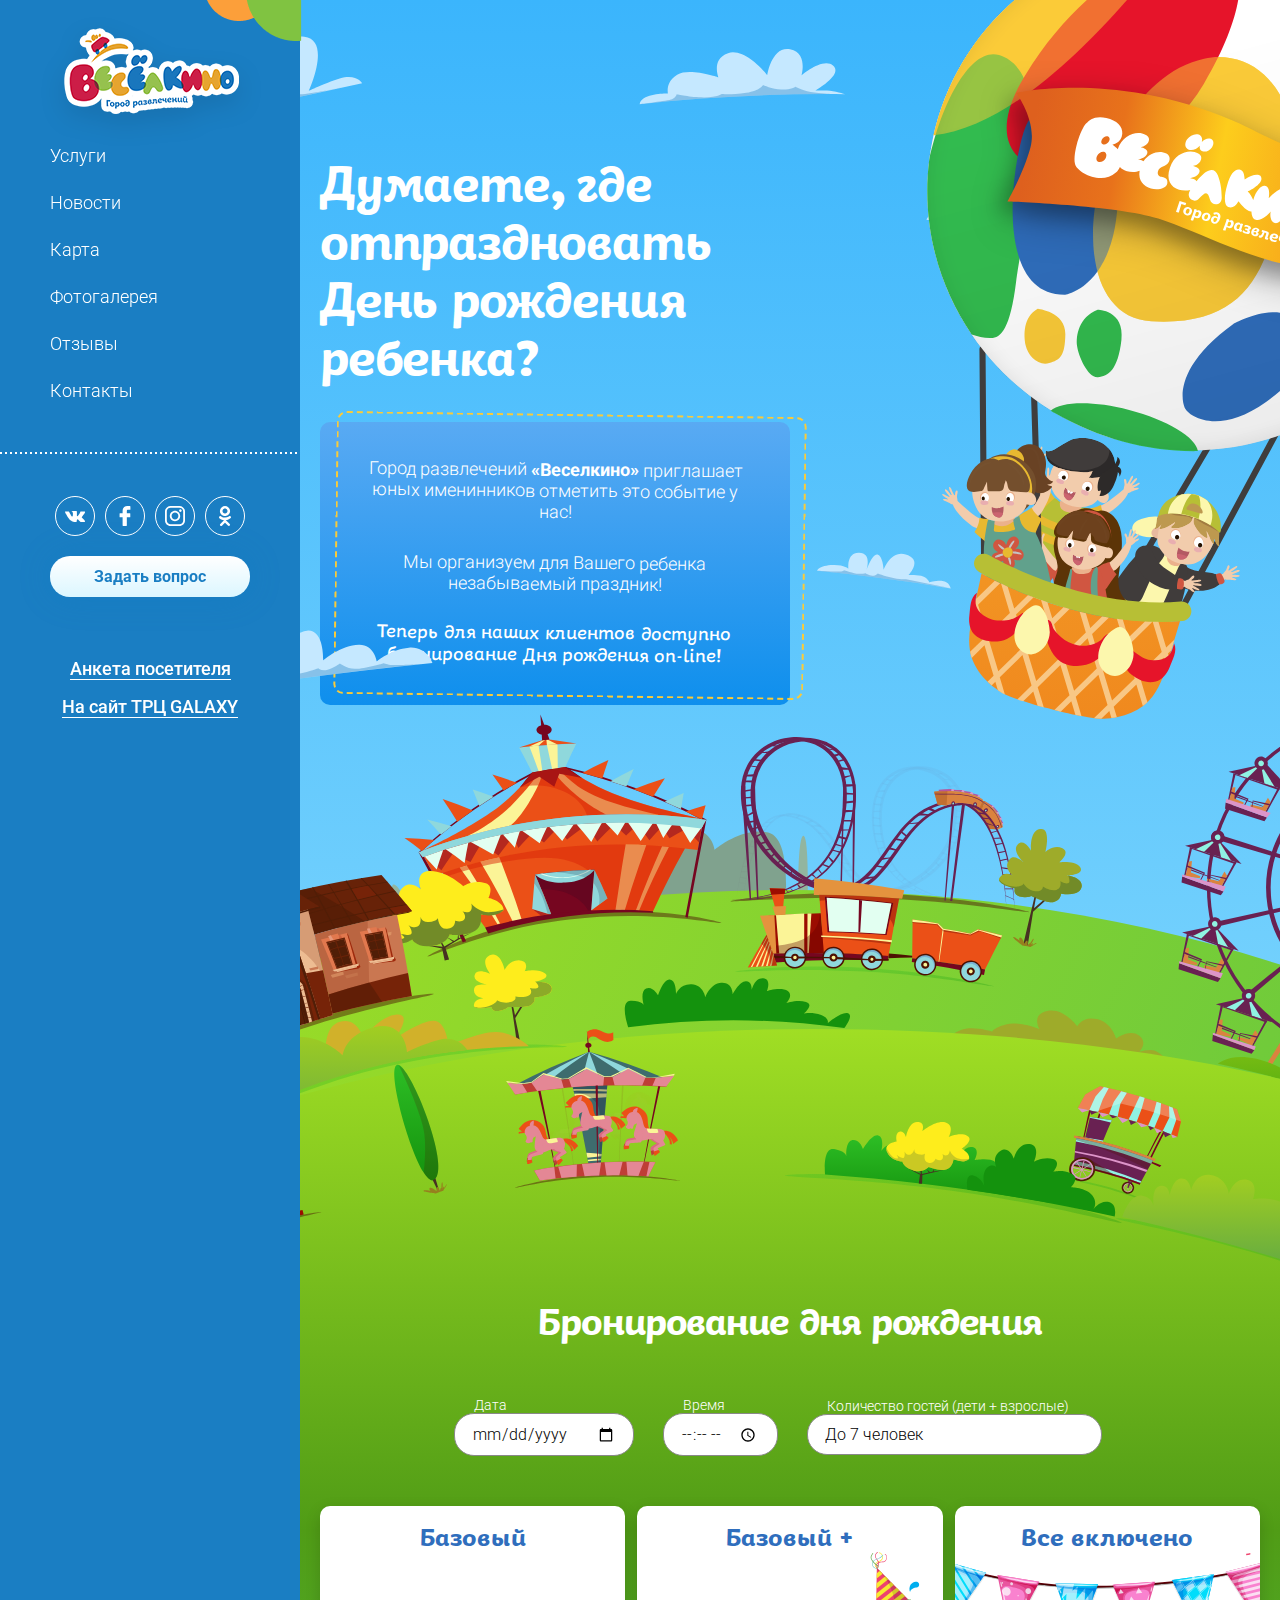
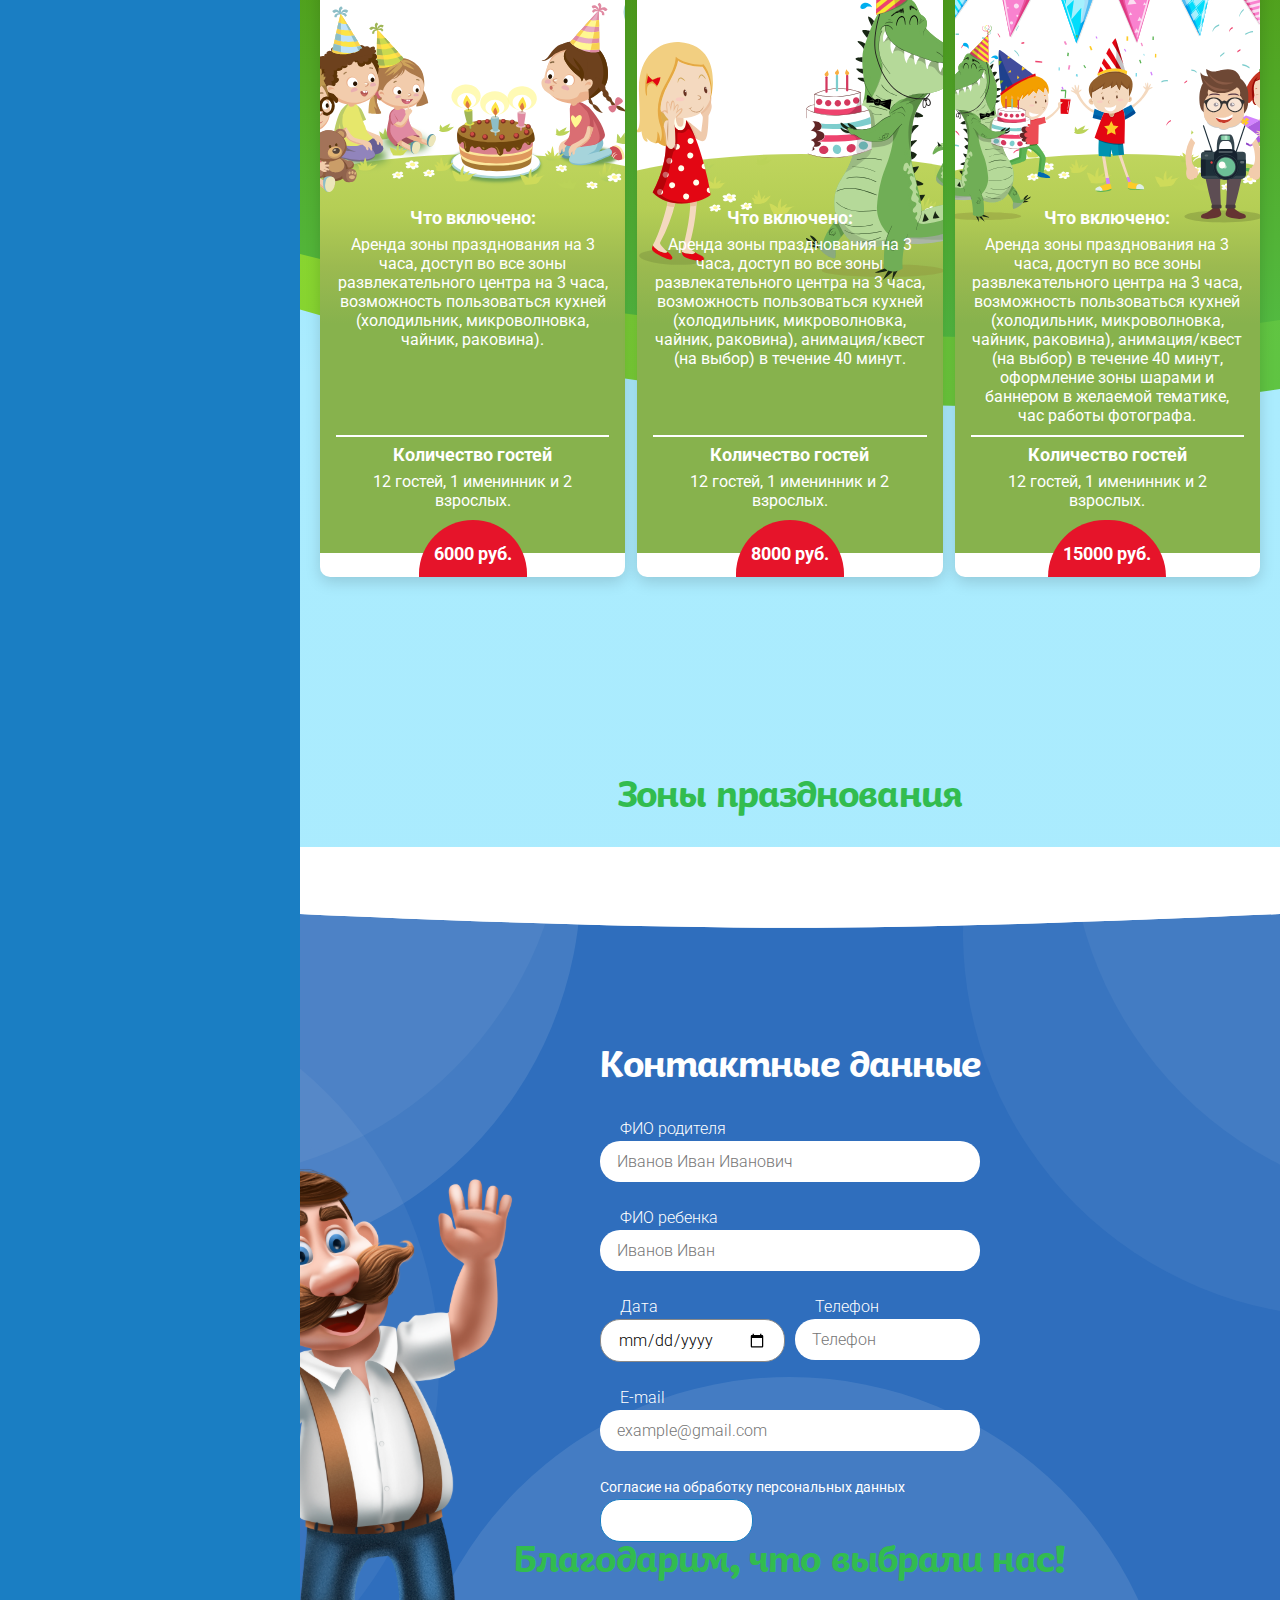
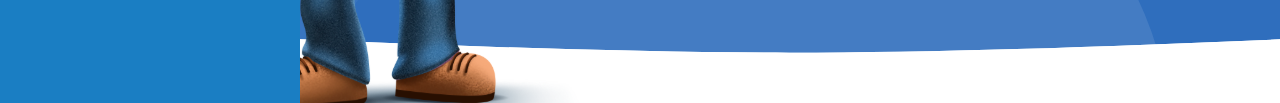
==== commit fa03a95d: "Added reservation tariff, contact" ====
--- a/reservation.html
+++ b/reservation.html
@@ -224,12 +224,146 @@
                                             <option value="До 5 человек">До 5 человек</option>
                                         </select>
                                     </label>
-
-
-                                </div>
-                            </div>
-                        </div>
-                    </div>
+                                    <div class="reservation-tariff__list">
+                                        <div class="reservation-tariff__item">
+                                            <div class="reservation-tariff__inner" style="background-image: url('images/reservation/tariffs/tariff-1.svg')">
+                                                <div class="reservation-tariff__title">
+                                                        Базовый
+                                                </div>
+                                                <div class="reservation-tariff__desc">
+                                                    <div class="reservation-tariff__text">
+                                                        <span>
+                                                            Что включено:
+                                                        </span>
+                                                            Аренда зоны празднования на 3 часа, 
+                                                            доступ во все зоны развлекательного центра на 3 часа, 
+                                                            возможность пользоваться кухней (холодильник, микроволновка, чайник, раковина).
+                                                    </div>
+                                                </div>
+                                                <div class="reservation-tariff__bottom">
+                                                    <div class="reservation-tariff__text">
+                                                        <span>
+                                                                Количество гостей
+                                                        </span>
+                                                        12 гостей, 1 именинник и 2 взрослых.
+                                                    </div>
+                                                    <div class="reservation-tariff__price">
+                                                            6000 руб.
+                                                    </div>
+                                                </div>
+                                            </div>
+                                        </div>
+
+                                        <div class="reservation-tariff__item">
+                                            <div class="reservation-tariff__inner" style="background-image: url('images/reservation/tariffs/tariff-2.svg')">
+
+                                                <div class="reservation-tariff__title">
+                                                        Базовый +
+                                                </div>
+                                                <div class="reservation-tariff__desc">
+                                                    <div class="reservation-tariff__text">
+                                                        <span>
+                                                            Что включено:
+                                                        </span>
+                                                            Аренда зоны празднования на 3 часа, 
+                                                            доступ во все зоны развлекательного центра на 3 часа,
+                                                            возможность пользоваться кухней (холодильник, микроволновка, чайник, раковина), 
+                                                            анимация/квест (на выбор) в течение 40 минут.
+                                                    </div>
+                                                </div>
+                                                <div class="reservation-tariff__bottom">
+                                                    <div class="reservation-tariff__text">
+                                                        <span>
+                                                                Количество гостей
+                                                        </span>
+                                                        12 гостей, 1 именинник и 2 взрослых.
+                                                    </div>
+                                                    <div class="reservation-tariff__price">
+                                                            8000 руб.
+                                                    </div>
+                                                </div>
+                                            </div>
+                                        </div>
+                                        <div class="reservation-tariff__item">
+                                            <div class="reservation-tariff__inner" style="background-image: url('images/reservation/tariffs/tariff-3.svg')">
+                                                <div class="reservation-tariff__title">
+                                                        Все включено
+                                                </div>
+                                                <div class="reservation-tariff__desc">
+                                                    <div class="reservation-tariff__text">
+                                                        <span>
+                                                            Что включено:
+                                                        </span>
+                                                            Аренда зоны празднования на 3 часа, 
+                                                            доступ во все зоны развлекательного центра на 3 часа, 
+                                                            возможность пользоваться кухней (холодильник, микроволновка, чайник, раковина), 
+                                                            анимация/квест (на выбор) в течение 40 минут, оформление зоны шарами и баннером в желаемой тематике, 
+                                                            час работы фотографа.
+                                                    </div>
+                                                </div>
+                                                <div class="reservation-tariff__bottom">
+                                                    <div class="reservation-tariff__text">
+                                                        <span>
+                                                                Количество гостей
+                                                        </span>
+                                                        12 гостей, 1 именинник и 2 взрослых.
+                                                    </div>
+                                                    <div class="reservation-tariff__price">
+                                                            15000 руб.
+                                                    </div>
+                                                </div>
+                                            </div>
+                                        </div>
+                                    </div>
+
+
+                                </div>
+                            </div>
+                        </div>
+                    </div>
+                    <section class="zones">
+                        <div class="zones__title title-h2">
+                                Зоны празднования
+                        </div>
+                    </section>
+                    <section class="section-form">
+                        <div class="reservation-container">
+                            <div class="contact-form__wrap">
+                                <div class="contact__title title-h2">
+                                    Контактные данные
+                                </div>
+                                <form class="contact-form" action="" method="POST">
+                                    <label class="contact-form__label"><span>ФИО родителя</span>
+                                        <input class="contact-form__input-text"type="text" name="name" placeholder="Иванов Иван Иванович">
+                                    </label>
+                                    <label class="contact-form__label"><span>ФИО ребенка</span>
+                                        <input class="contact-form__input-text"type="text" name="name" placeholder="Иванов Иван">
+                                    </label>
+                                    <div class="contact-form__hulf">
+                                        <label class="contact-form__label"><span>Дата</span>
+                                            <input type="date" name="date">
+                                        </label>
+                                        <label class="contact-form__label"><span>Телефон</span>
+                                            <input class="contact-form__input-text" type="text" name="phone" placeholder="Телефон"
+                                                    data-tooltip-type="phone">
+                                        </label>
+                                    </div>
+                                    <label class="contact-form__label"><span>E-mail</span>
+                                        <input class="contact-form__input-text" type="text" name="email" placeholder="example@gmail.com"
+                                                data-tooltip-type="email">
+                                    </label>
+                                            <span class="contact-form__label-text">Согласие на обработку персональных данных</span>
+                                        <button class="button button-contact-form" type="submit">Отправить</button>
+                                </form>
+                            </div>
+                        </div>
+                        <div class="contact-form__thanks title-h1">
+                            Благодарим, что выбрали нас!
+                        </div>
+                        
+
+                  
+                    </section>
                 </div>
 
             </div>
@@ -240,3 +374,5 @@
 </div>
 </body>
 </html>
+
+
--- a/css/style.css
+++ b/css/style.css
@@ -7,7 +7,12 @@
 .intro-reservation__bg {
     width: 100%;
     min-height: 1319px;
-    background: linear-gradient(180deg, #3BB5FC 0%, #ABECFE 59.79%, #A9EAFE 100%);
+    background: linear-gradient(
+        180deg,
+        #3bb5fc 0%,
+        #abecfe 59.79%,
+        #a9eafe 100%
+    );
 }
 
 .intro-reservation__sky,
@@ -20,11 +25,12 @@
     min-height: 680px;
 }
 .intro-reservation__sky::before {
-    content: '';
+    content: "";
     position: absolute;
     top: 25px;
     left: 0;
-    background: url('../images/reservation/intro/sky.svg') no-repeat center center;
+    background: url("../images/reservation/intro/sky.svg") no-repeat center
+        center;
     width: 100%;
     height: 680px;
     z-index: 1;
@@ -34,11 +40,12 @@
     min-height: 1302px;
 }
 .intro-reservation__world::before {
-    content: '';
+    content: "";
     position: absolute;
     top: 0;
     left: 0;
-    background: url('../images/reservation/intro/world.svg') no-repeat center center;
+    background: url("../images/reservation/intro/world.svg") no-repeat center
+        center;
     width: 100%;
     height: 1302px;
     z-index: 2;
@@ -49,11 +56,12 @@
     width: 50%;
 }
 .intro-reservation__balloon::before {
-    content: '';
+    content: "";
     position: absolute;
     width: 675px;
     height: 719px;
-    background: url('../images/reservation/intro/balloon.svg') no-repeat center center;
+    background: url("../images/reservation/intro/balloon.svg") no-repeat center
+        center;
     left: 90px;
     top: 0;
     z-index: 3;
@@ -61,7 +69,6 @@
 
 .intro-reservation__content {
     display: flex;
-
 }
 .intro-reservation__inbox {
     padding-top: 160px;
@@ -71,7 +78,7 @@
 .intro-reservation__title {
     font-size: 48px;
     line-height: 58px;
-    color: #FFFFFF;
+    color: #ffffff;
     margin-bottom: 30px;
 }
 
@@ -79,14 +86,14 @@
     position: relative;
     left: 15px;
     top: -8px;
-    border: 2px dashed #FBCB38;
+    border: 2px dashed #fbcb38;
     border-radius: 10px;
     box-sizing: border-box;
     transform: rotate(0.74deg);
 }
 
 .intro-reservation__desc {
-    background: linear-gradient(180deg, #59AAF3 0%, #0E8FED 100%);
+    background: linear-gradient(180deg, #59aaf3 0%, #0e8fed 100%);
     border-radius: 10px;
 }
 
@@ -102,7 +109,7 @@
     font-size: 18px;
     line-height: 21px;
     text-align: center;
-    color: #FFFFFF;
+    color: #ffffff;
 }
 
 .intro-reservation__desc-text p {
@@ -115,11 +122,11 @@
 
 .intro-reservation__desc-bold {
     margin-top: 30px;
-    font-family: '_kiddy','Trebuchet MS',Arial,sans-serif;
+    font-family: "_kiddy", "Trebuchet MS", Arial, sans-serif;
     font-size: 18px;
     line-height: 22px;
     text-align: center;
-    color: #FFFFFF;
+    color: #ffffff;
 }
 
 .reservation {
@@ -139,7 +146,7 @@
 .reservation__choice label {
     font-size: 14px;
     line-height: 16px;
-    color: #FFFFFF;
+    color: #ffffff;
     display: inline-block;
     margin-right: 25px;
     text-align: left;
@@ -163,4 +170,167 @@
 
 .reservation__select {
     max-width: 295px;
-}+}
+
+.reservation-tariff__list {
+    display: flex;
+    justify-content: space-between;
+    margin-top: 50px;
+}
+
+.reservation-tariff__item {
+    margin-right: 12px;
+
+    width: 380px;
+    min-height: 623px;
+    background: url("../images/reservation/tariffs/tariff-bg.svg") no-repeat
+        center;
+    box-shadow: 0px 5px 15px rgba(0, 0, 0, 0.15);
+    border-radius: 10px;
+    background-color: #ffffff;
+}
+
+.reservation-tariff__inner {
+    padding: 16px;
+    padding-bottom: 0;
+    display: flex;
+    flex-direction: column;
+    height: 100%;
+    box-sizing: border-box;
+    background-repeat: no-repeat;
+    background-position-x: center;
+    background-position-y: 46px;
+}
+
+.reservation-tariff__item:last-child {
+    margin-right: 0;
+}
+
+.reservation-tariff__title {
+    font-family: "_kiddy", "Trebuchet MS", Arial, sans-serif;
+    font-size: 24px;
+    color: #2f6ebd;
+    font-weight: 500;
+}
+
+.reservation-tariff__text span {
+    display: block;
+    margin-bottom: 8px;
+    font-weight: bold;
+    font-size: 18px;
+}
+
+.reservation-tariff__text {
+    font-family: Roboto, Arial, sans-serif;
+    font-style: normal;
+    font-weight: normal;
+    font-size: 16px;
+    line-height: 19px;
+    color: #ffffff;
+}
+
+.reservation-tariff__price {
+    font-family: Roboto, Arial, sans-serif;
+    color: #ffffff;
+    font-style: normal;
+    font-weight: bold;
+    font-size: 18px;
+    padding: 20px 15px 10px;
+    margin-top: 10px;
+    background: #e6142a;
+    display: inline-block;
+    border-top-left-radius: 100px;
+    border-top-right-radius: 100px;
+}
+
+.reservation-tariff__desc {
+    flex: 1 0 auto;
+    margin-top: 250px;
+}
+
+.reservation-tariff__bottom {
+    flex: 0 0 auto;
+    margin-top: 10px;
+    padding-top: 8px;
+    border-top: 2px solid #ffffff;
+}
+
+.zones__title {
+    text-align: center;
+    color: #32bc4f;
+}
+
+.section-form {
+    background: url("../images/reservation/contact/contact-bg.svg") no-repeat
+        center center;
+    width: 100%;
+    min-height: 756px;
+    padding-top: 100px;
+    background-color: #fff;
+}
+.contact-form {
+    max-width: 380px;
+    margin: auto;
+    position: relative;
+}
+
+.contact-form::before {
+    content: "";
+    position: absolute;
+    background: url("../images/reservation/contact/man.svg") no-repeat;
+    width: 381px;
+    height: 610px;
+    left: -400px;
+}
+
+.contact-form__wrap {
+    padding-top: 100px;
+}
+
+.contact__title {
+    text-align: center;
+    color: #ffffff;
+}
+
+.contact-form__label {
+    display: block;
+    margin-bottom: 24px;
+}
+
+.contact-form__label span {
+    margin-left: 20px;
+    color: #ffffff;
+}
+
+.contact-form__input-text {
+    border: none;
+}
+
+.contact-form__label-text {
+    font-family: Roboto, Arial, sans-serif;
+    color: #ffffff;
+    font-size: 14px;
+    font-style: normal;
+    font-weight: normal;
+}
+
+.contact-form__hulf {
+    display: flex;
+    justify-content: space-between;
+    margin-bottom: 24px;
+}
+
+.contact-form__hulf > .contact-form__label {
+    width: calc(50% - 5px);
+    margin-bottom: 0;
+}
+
+.contact-form__thanks {
+    text-align: center;
+    color: #32bc4f;
+    padding-bottom: 45px;
+}
+
+.button-contact-form {
+    color: #ffffff;
+}
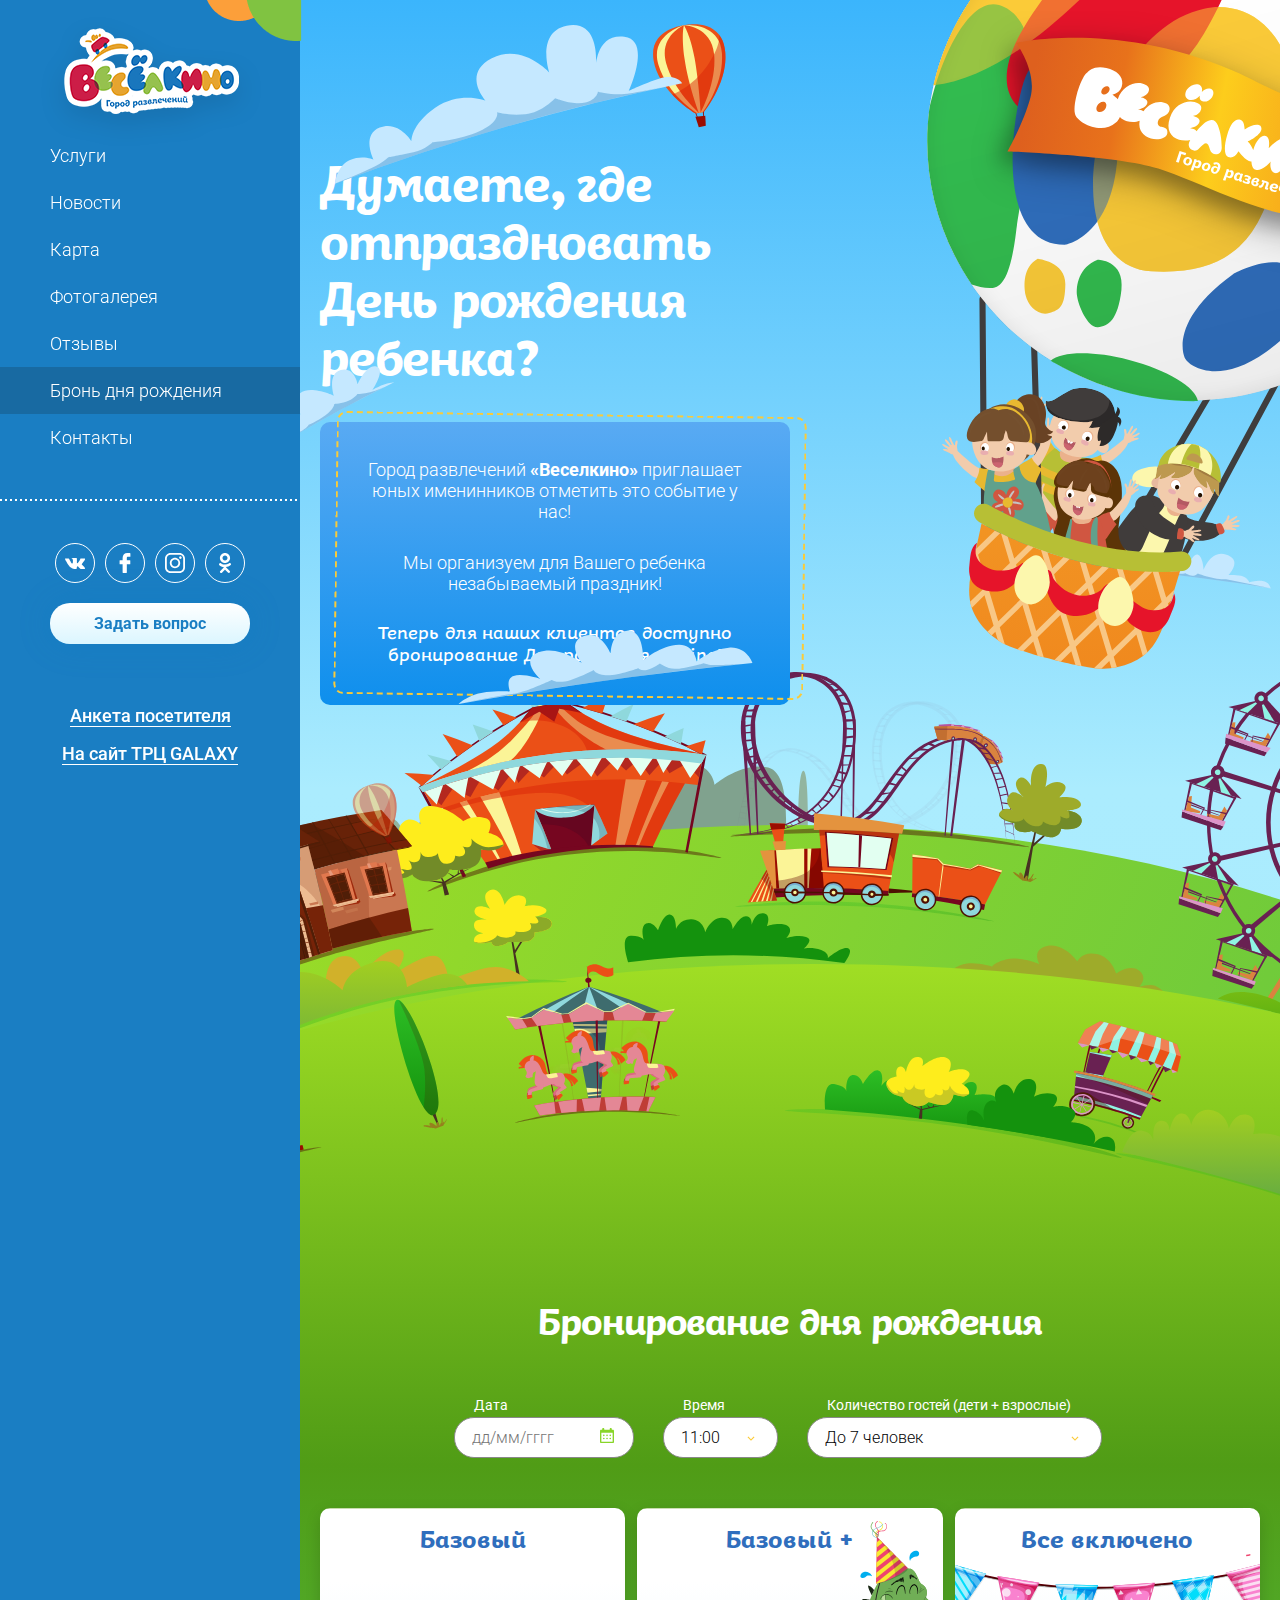
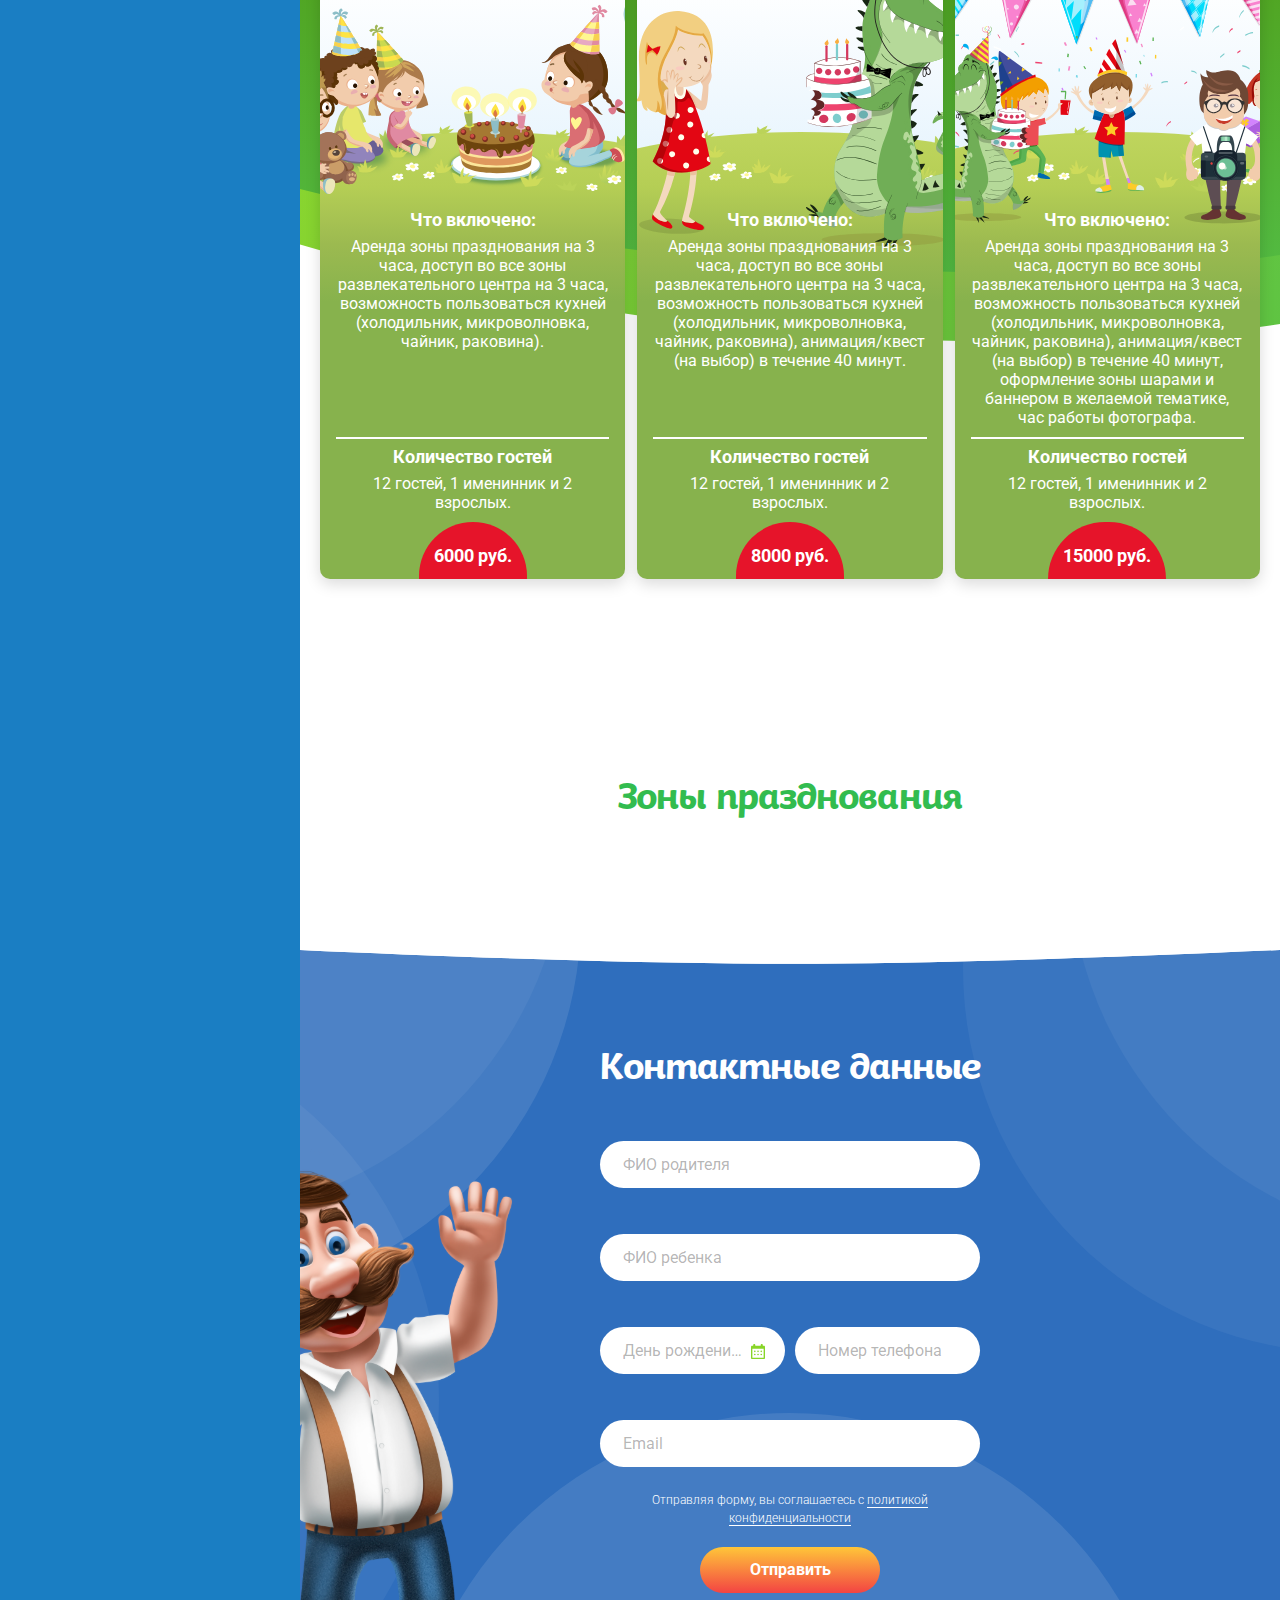
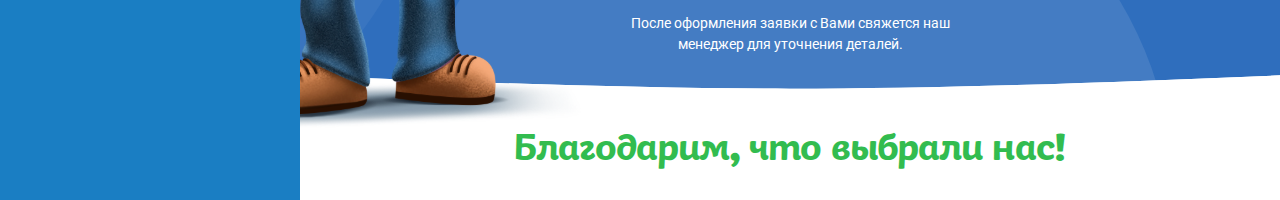
==== commit be671e76: "Added form, fix reservation and main bg" ====
--- a/reservation.html
+++ b/reservation.html
@@ -6,6 +6,7 @@
     <link rel="stylesheet" href="css/style.css">
     <script src="js/vendor.js"></script>
     <script src="js/common.js"></script>
+    <script src="js/script.js"></script>
     <script>
         app.start();
     </script>
@@ -117,6 +118,9 @@
                                     </div>
 
                                     <div class="nav__item">
+                                        <a href="reservation.html" class="nav__link is-active">Бронь дня рождения</a>
+                                    </div>
+                                    <div class="nav__item">
                                         <a js-scroll-item data-scroll="6" href="#" class="nav__link">Контакты</a>
                                     </div>
 
@@ -182,148 +186,163 @@
         <div class="body__content-top">
             <div class="intro-reservation">
                 <div class="intro-reservation__bg">
-                    <div class="intro-reservation__sky">
-                        <div class="intro-reservation__content reservation-container">
-                            <div class="intro-reservation__inbox">
-                                <h1 class="title-h1 intro-reservation__title">Думаете, где отпраздновать День рождения
-                                    ребенка?</h1>
-
-                                <div class="intro-reservation__desc">
-                                    <div class="intro-reservation__desc-border">
-                                        <div class="intro-reservation__desc-inbox">
-                                            <div class="intro-reservation__desc-text">
-                                                <p>Город развлечений <b>«Веселкино»</b> приглашает юных именинников
-                                                    отметить это
-                                                    событие у нас!</p>
-                                                <p>Мы организуем для Вашего ребенка незабываемый праздник!</p>
-                                            </div>
-                                            <div class="intro-reservation__desc-bold">
-                                                Теперь для наших клиентов доступно бронирование Дня рождения on-line!
-                                            </div>
-                                        </div>
-                                    </div>
-                                </div>
-                            </div>
-                            <div class="intro-reservation__balloon"></div>
-                        </div>
-                    </div>
-                    <div class="intro-reservation__world">
-                        <div class="reservation">
-                            <div class="reservation-container">
-                                <div class="reservation__title title-h2">Бронирование дня рождения</div>
-                                <div class="reservation__choice">
-                                    <label class="reservation__date"><span>Дата</span>
-                                        <input type="date" name="date">
-                                    </label>
-                                    <label class="reservation__time"><span>Время</span>
-                                        <input type="time" name="time">
-                                    </label>
-                                    <label class="reservation__select"><span>Количество гостей (дети + взрослые)</span>
-                                        <select name="count">
-                                            <option value="До 7 человек">До 7 человек</option>
-                                            <option value="До 5 человек">До 5 человек</option>
-                                        </select>
-                                    </label>
-                                    <div class="reservation-tariff__list">
-                                        <div class="reservation-tariff__item">
-                                            <div class="reservation-tariff__inner" style="background-image: url('images/reservation/tariffs/tariff-1.svg')">
-                                                <div class="reservation-tariff__title">
-                                                        Базовый
-                                                </div>
-                                                <div class="reservation-tariff__desc">
-                                                    <div class="reservation-tariff__text">
+                    <div class="intro-reservation__elements">
+                        <div class="intro-reservation__balloon-mini-1"></div>
+                        <div class="intro-reservation__balloon-mini-2"></div>
+                    </div>
+
+                    <div class="intro-reservation__content reservation-container">
+                        <div class="intro-reservation__inbox">
+                            <h1 class="title-h1 intro-reservation__title">Думаете, где отпраздновать День рождения
+                                ребенка?</h1>
+
+                            <div class="intro-reservation__desc">
+                                <div class="intro-reservation__desc-border">
+                                    <div class="intro-reservation__desc-inbox">
+                                        <div class="intro-reservation__desc-text">
+                                            <p>Город развлечений <b>«Веселкино»</b> приглашает юных именинников
+                                                отметить это
+                                                событие у нас!</p>
+                                            <p>Мы организуем для Вашего ребенка незабываемый праздник!</p>
+                                        </div>
+                                        <div class="intro-reservation__desc-bold">
+                                            Теперь для наших клиентов доступно бронирование Дня рождения on-line!
+                                        </div>
+                                    </div>
+                                </div>
+                            </div>
+                        </div>
+                        <div class="intro-reservation__balloon"></div>
+                    </div>
+
+                    <div class="reservation">
+                        <div class="reservation-container">
+                            <div class="reservation__title title-h2">Бронирование дня рождения</div>
+                            <div class="reservation__choice">
+                                <label class="reservation__date contact-form__date"><span>Дата</span>
+                                    <input placeholder="дд/мм/гггг" data-masked="date" type="text"  name="date">
+                                </label>
+                                <label class="reservation__time"><span>Время</span>
+                                    <select name="time">
+                                        <option value="11:00">11:00</option>
+                                        <option value="14:30">14:30</option>
+                                        <option value="18:00">18:00</option>
+                                    </select>
+                                </label>
+                                <label class="reservation__select"><span>Количество гостей (дети + взрослые)</span>
+                                    <select name="count">
+                                        <option value="7">До 7 человек</option>
+                                        <option value="15">До 15 человек</option>
+                                        <option value="25">До 25 человек</option>
+                                    </select>
+                                </label>
+                                <div class="reservation-tariff__list">
+                                    <div class="reservation-tariff__item">
+                                        <div class="reservation-tariff__inner"
+                                             style="background-image: url('images/reservation/tariffs/tariff-1.svg')">
+                                            <div class="reservation-tariff__title">
+                                                Базовый
+                                            </div>
+                                            <div class="reservation-tariff__desc">
+                                                <div class="reservation-tariff__text">
                                                         <span>
                                                             Что включено:
                                                         </span>
-                                                            Аренда зоны празднования на 3 часа, 
-                                                            доступ во все зоны развлекательного центра на 3 часа, 
-                                                            возможность пользоваться кухней (холодильник, микроволновка, чайник, раковина).
-                                                    </div>
-                                                </div>
-                                                <div class="reservation-tariff__bottom">
-                                                    <div class="reservation-tariff__text">
+                                                    Аренда зоны празднования на 3 часа,
+                                                    доступ во все зоны развлекательного центра на 3 часа,
+                                                    возможность пользоваться кухней (холодильник, микроволновка, чайник,
+                                                    раковина).
+                                                </div>
+                                            </div>
+                                            <div class="reservation-tariff__bottom">
+                                                <div class="reservation-tariff__text">
                                                         <span>
                                                                 Количество гостей
                                                         </span>
-                                                        12 гостей, 1 именинник и 2 взрослых.
-                                                    </div>
-                                                    <div class="reservation-tariff__price">
-                                                            6000 руб.
-                                                    </div>
-                                                </div>
-                                            </div>
-                                        </div>
-
-                                        <div class="reservation-tariff__item">
-                                            <div class="reservation-tariff__inner" style="background-image: url('images/reservation/tariffs/tariff-2.svg')">
-
-                                                <div class="reservation-tariff__title">
-                                                        Базовый +
-                                                </div>
-                                                <div class="reservation-tariff__desc">
-                                                    <div class="reservation-tariff__text">
+                                                    12 гостей, 1 именинник и 2 взрослых.
+                                                </div>
+                                                <div class="reservation-tariff__price">
+                                                    6000 руб.
+                                                </div>
+                                            </div>
+                                        </div>
+                                    </div>
+
+                                    <div class="reservation-tariff__item">
+                                        <div class="reservation-tariff__inner"
+                                             style="background-image: url('images/reservation/tariffs/tariff-2.svg')">
+
+                                            <div class="reservation-tariff__title">
+                                                Базовый +
+                                            </div>
+                                            <div class="reservation-tariff__desc">
+                                                <div class="reservation-tariff__text">
                                                         <span>
                                                             Что включено:
                                                         </span>
-                                                            Аренда зоны празднования на 3 часа, 
-                                                            доступ во все зоны развлекательного центра на 3 часа,
-                                                            возможность пользоваться кухней (холодильник, микроволновка, чайник, раковина), 
-                                                            анимация/квест (на выбор) в течение 40 минут.
-                                                    </div>
-                                                </div>
-                                                <div class="reservation-tariff__bottom">
-                                                    <div class="reservation-tariff__text">
+                                                    Аренда зоны празднования на 3 часа,
+                                                    доступ во все зоны развлекательного центра на 3 часа,
+                                                    возможность пользоваться кухней (холодильник, микроволновка, чайник,
+                                                    раковина),
+                                                    анимация/квест (на выбор) в течение 40 минут.
+                                                </div>
+                                            </div>
+                                            <div class="reservation-tariff__bottom">
+                                                <div class="reservation-tariff__text">
                                                         <span>
                                                                 Количество гостей
                                                         </span>
-                                                        12 гостей, 1 именинник и 2 взрослых.
-                                                    </div>
-                                                    <div class="reservation-tariff__price">
-                                                            8000 руб.
-                                                    </div>
-                                                </div>
-                                            </div>
-                                        </div>
-                                        <div class="reservation-tariff__item">
-                                            <div class="reservation-tariff__inner" style="background-image: url('images/reservation/tariffs/tariff-3.svg')">
-                                                <div class="reservation-tariff__title">
-                                                        Все включено
-                                                </div>
-                                                <div class="reservation-tariff__desc">
-                                                    <div class="reservation-tariff__text">
+                                                    12 гостей, 1 именинник и 2 взрослых.
+                                                </div>
+                                                <div class="reservation-tariff__price">
+                                                    8000 руб.
+                                                </div>
+                                            </div>
+                                        </div>
+                                    </div>
+                                    <div class="reservation-tariff__item">
+                                        <div class="reservation-tariff__inner"
+                                             style="background-image: url('images/reservation/tariffs/tariff-3.svg')">
+                                            <div class="reservation-tariff__title">
+                                                Все включено
+                                            </div>
+                                            <div class="reservation-tariff__desc">
+                                                <div class="reservation-tariff__text">
                                                         <span>
                                                             Что включено:
                                                         </span>
-                                                            Аренда зоны празднования на 3 часа, 
-                                                            доступ во все зоны развлекательного центра на 3 часа, 
-                                                            возможность пользоваться кухней (холодильник, микроволновка, чайник, раковина), 
-                                                            анимация/квест (на выбор) в течение 40 минут, оформление зоны шарами и баннером в желаемой тематике, 
-                                                            час работы фотографа.
-                                                    </div>
-                                                </div>
-                                                <div class="reservation-tariff__bottom">
-                                                    <div class="reservation-tariff__text">
+                                                    Аренда зоны празднования на 3 часа,
+                                                    доступ во все зоны развлекательного центра на 3 часа,
+                                                    возможность пользоваться кухней (холодильник, микроволновка, чайник,
+                                                    раковина),
+                                                    анимация/квест (на выбор) в течение 40 минут, оформление зоны шарами
+                                                    и баннером в желаемой тематике,
+                                                    час работы фотографа.
+                                                </div>
+                                            </div>
+                                            <div class="reservation-tariff__bottom">
+                                                <div class="reservation-tariff__text">
                                                         <span>
                                                                 Количество гостей
                                                         </span>
-                                                        12 гостей, 1 именинник и 2 взрослых.
-                                                    </div>
-                                                    <div class="reservation-tariff__price">
-                                                            15000 руб.
-                                                    </div>
-                                                </div>
-                                            </div>
-                                        </div>
-                                    </div>
-
-
-                                </div>
-                            </div>
-                        </div>
-                    </div>
+                                                    12 гостей, 1 именинник и 2 взрослых.
+                                                </div>
+                                                <div class="reservation-tariff__price">
+                                                    15000 руб.
+                                                </div>
+                                            </div>
+                                        </div>
+                                    </div>
+                                </div>
+
+
+                            </div>
+                        </div>
+                    </div>
+
                     <section class="zones">
                         <div class="zones__title title-h2">
-                                Зоны празднования
+                            Зоны празднования
                         </div>
                     </section>
                     <section class="section-form">
@@ -332,37 +351,55 @@
                                 <div class="contact__title title-h2">
                                     Контактные данные
                                 </div>
-                                <form class="contact-form" action="" method="POST">
-                                    <label class="contact-form__label"><span>ФИО родителя</span>
-                                        <input class="contact-form__input-text"type="text" name="name" placeholder="Иванов Иван Иванович">
+                                <form js-reservation class="contact-form" action="" method="POST">
+                                    <label js-inputShadow class="field field_clean contact-form__label">
+                                        <span class="field__title">ФИО родителя</span>
+                                        <span class="field__error">Как к вам обратиться?</span>
+                                        <input type="text" name="name" class="field__input" tabindex="1">
                                     </label>
-                                    <label class="contact-form__label"><span>ФИО ребенка</span>
-                                        <input class="contact-form__input-text"type="text" name="name" placeholder="Иванов Иван">
+                                    <label js-inputShadow class="field field_clean contact-form__label">
+                                        <span class="field__title">ФИО ребенка</span>
+                                        <span class="field__error">Как зовут Вашего ребенка?</span>
+                                        <input type="text" name="name-children" class="field__input">
                                     </label>
                                     <div class="contact-form__hulf">
-                                        <label class="contact-form__label"><span>Дата</span>
-                                            <input type="date" name="date">
+
+                                        <label js-inputShadow class="field field_clean contact-form__label contact-form__date">
+                                            <span class="field__title">День рождения ребёнка</span>
+                                            <span class="field__error">День рождения ребёнка?</span>
+                                            <input data-masked="date" type="text" name="birthday" class="field__input ">
                                         </label>
-                                        <label class="contact-form__label"><span>Телефон</span>
-                                            <input class="contact-form__input-text" type="text" name="phone" placeholder="Телефон"
-                                                    data-tooltip-type="phone">
+                                        <label js-inputShadow class="field field_clean contact-form__label">
+                                            <span class="field__title">Номер телефона</span>
+                                            <span class="field__error">На какой номер нам перезвонить?</span>
+                                            <input data-masked="phone" type="text" name="phone" class="field__input">
                                         </label>
                                     </div>
-                                    <label class="contact-form__label"><span>E-mail</span>
-                                        <input class="contact-form__input-text" type="text" name="email" placeholder="example@gmail.com"
-                                                data-tooltip-type="email">
+                                    <label js-inputShadow class="field field_clean contact-form__label">
+                                        <span class="field__title">Email</span>
+                                        <span class="field__error">На эту почту мы напишем ответ</span>
+                                        <input type="text" name="email" class="field__input">
                                     </label>
-                                            <span class="contact-form__label-text">Согласие на обработку персональных данных</span>
-                                        <button class="button button-contact-form" type="submit">Отправить</button>
+
+                                    <div class="actions-set actions-set_margin-top_xsmall">
+                                        <div class="actions-set__main actions-set__main_full actions-set__main_align_center actions-set__main_simple">
+                                            Отправляя форму, вы соглашаетесь с <a href="#" class="contact-us__link">политикой конфиденциальности</a>
+                                        </div>
+                                    </div>
+                                    <div class="actions-set actions-set_margin-top_small contact-form__button">
+                                        <div class="actions-set__main actions-set__main_full">
+                                            <button type="submit" class="actions-set__action button button_background_orange button button_medium button_full"><span class="button__title" >Отправить</span></button>
+                                        </div>
+                                    </div>
+                                    <div class="contact-form__label-text">После оформления заявки с Вами свяжется наш менеджер для уточнения деталей.</div>
                                 </form>
                             </div>
                         </div>
                         <div class="contact-form__thanks title-h1">
                             Благодарим, что выбрали нас!
                         </div>
-                        
-
-                  
+
+
                     </section>
                 </div>
 
--- a/css/style.css
+++ b/css/style.css
@@ -4,56 +4,47 @@
     padding: 0 20px;
 }
 
+.intro-reservation {
+    position: relative;
+}
+
 .intro-reservation__bg {
     width: 100%;
     min-height: 1319px;
-    background: linear-gradient(
-        180deg,
-        #3bb5fc 0%,
-        #abecfe 59.79%,
-        #a9eafe 100%
-    );
-}
-
-.intro-reservation__sky,
-.intro-reservation__world,
-.intro-reservation__balloon {
-    position: relative;
-}
-
-.intro-reservation__sky {
-    min-height: 680px;
-}
-.intro-reservation__sky::before {
+    background: url("../images/reservation/intro/bg.svg") no-repeat center top;
+}
+
+.intro-reservation__bg::before {
     content: "";
     position: absolute;
     top: 25px;
-    left: 0;
     background: url("../images/reservation/intro/sky.svg") no-repeat center
         center;
-    width: 100%;
+    width: 1620px;
     height: 680px;
     z-index: 1;
-}
-
-.intro-reservation__world {
-    min-height: 1302px;
-}
-.intro-reservation__world::before {
-    content: "";
-    position: absolute;
-    top: 0;
-    left: 0;
-    background: url("../images/reservation/intro/world.svg") no-repeat center
-        center;
-    width: 100%;
-    height: 1302px;
-    z-index: 2;
-    overflow: hidden;
+    /*-webkit-animation: bouncingUpDown 7s cubic-bezier(1,.3,.1,0) infinite;
+    -moz-animation: bouncingUpDown 7s cubic-bezier(1,.3,.1,0) infinite;
+    -o-animation: bouncingUpDown 7s cubic-bezier(1,.3,.1,0) infinite;
+    -ms-animation: bouncingUpDown 7s cubic-bezier(1,.3,.1,0) infinite;
+    animation: bouncingUpDown 7s cubic-bezier(1,.3,.1,0) infinite;*/
+}
+
+.intro-reservation__balloon {
+    position: relative;
 }
 
 .intro-reservation__balloon {
     width: 50%;
+    opacity: 1;
+    -ms-filter: none;
+    filter: none;
+    -webkit-animation: bouncingUpDown 5s cubic-bezier(0,.1,.3,1) infinite;
+    -moz-animation: bouncingUpDown 5s cubic-bezier(0,.1,.3,1) infinite;
+    -o-animation: bouncingUpDown 5s cubic-bezier(0,.1,.3,1) infinite;
+    -ms-animation: bouncingUpDown 5s cubic-bezier(0,.1,.3,1) infinite;
+    animation: bouncingUpDown 5s cubic-bezier(0,.1,.3,1) infinite;
+    z-index: 1;
 }
 .intro-reservation__balloon::before {
     content: "";
@@ -63,9 +54,38 @@
     background: url("../images/reservation/intro/balloon.svg") no-repeat center
         center;
     left: 90px;
-    top: 0;
+    top: -50px;
     z-index: 3;
 }
+
+.intro-reservation__balloon-mini-1,
+.intro-reservation__balloon-mini-2 {
+    content: '';
+    position: absolute;
+
+}
+.intro-reservation__balloon-mini-1 {
+    background: url("../images/reservation/intro/balloon-mini-1.svg") no-repeat;
+    width: 80px;
+    height: 109px;
+    left: 35.86%;
+    top: 0.65%;
+}
+
+.intro-reservation__balloon-mini-2 {
+    background: url("../images/reservation/intro/balloon-mini-2.svg") no-repeat;
+    width: 45px;
+    height: 61px;
+    left: 5.29%;
+    top: 23.23%;
+}
+
+
+
+
+
+
+
 
 .intro-reservation__content {
     display: flex;
@@ -102,7 +122,7 @@
     position: relative;
     left: -15px;
     top: 8px;
-    transform: rotate(-0.26deg);
+    transform: rotate(-0.74deg);
 }
 
 .intro-reservation__desc-text {
@@ -143,6 +163,10 @@
     margin-bottom: 50px;
 }
 
+.reservation__choice input,
+.reservation__choice select {
+    margin-top: 4px;
+}
 .reservation__choice label {
     font-size: 14px;
     line-height: 16px;
@@ -158,6 +182,11 @@
 
 .reservation__choice label span {
     margin-left: 20px;
+    font-family: Roboto, Arial, sans-serif;
+    font-style: normal;
+    font-weight: normal;
+    font-size: 14px;
+    color: #FFFFFF;
 }
 
 .reservation__date {
@@ -165,13 +194,29 @@
 }
 
 .reservation__time {
+    position: relative;
     max-width: 115px;
 }
 
 .reservation__select {
+    position: relative;
     max-width: 295px;
 }
 
+.reservation__time::after,
+.reservation__select::after {
+    content: '';
+    position: absolute;
+    bottom: 12px;
+    right: 20px;
+    width: 14px;
+    height: 15px;
+    background: url("data:image/svg+xml;charset=utf-8,%3Csvg%20width%3D%2216%22%20height%3D%2216%22%20viewBox%3D%220%200%2016%2016%22%20fill%3D%22none%22%20xmlns%3D%22http%3A%2F%2Fwww.w3.org%2F2000%2Fsvg%22%3E%0A%3Cpath%20d%3D%22M4.94%205.72668L8%208.78002L11.06%205.72668L12%206.66668L8%2010.6667L4%206.66668L4.94%205.72668Z%22%20fill%3D%22%23FBCB38%22%2F%3E%0A%3C%2Fsvg%3E%0A") no-repeat;
+    -webkit-background-size: 100% 100%;
+    -moz-background-size: 100% 100%;
+    background-size: 100% 100%;
+
+}
 .reservation-tariff__list {
     display: flex;
     justify-content: space-between;
@@ -184,10 +229,10 @@
     width: 380px;
     min-height: 623px;
     background: url("../images/reservation/tariffs/tariff-bg.svg") no-repeat
-        center;
+        center top;
     box-shadow: 0px 5px 15px rgba(0, 0, 0, 0.15);
     border-radius: 10px;
-    background-color: #ffffff;
+    background-color: #87B24D;
 }
 
 .reservation-tariff__inner {
@@ -202,6 +247,19 @@
     background-position-y: 46px;
 }
 
+.reservation-tariff__item:nth-child(1) .reservation-tariff__inner {
+    background-position-y: 46px;
+}
+
+.reservation-tariff__item:nth-child(2) .reservation-tariff__inner{
+    background-position-y: 13px;
+}
+
+.reservation-tariff__item:nth-child(3) .reservation-tariff__inner{
+    background-position-y: 45px;
+}
+
+
 .reservation-tariff__item:last-child {
     margin-right: 0;
 }
@@ -286,7 +344,29 @@
 .contact-form__wrap {
     padding-top: 100px;
 }
-
+.contact-form__date {
+    position: relative;
+}
+.contact-form .contact-form__date input {
+    padding-right: 25px;
+}
+
+.contact-form .contact-form__date span {
+    right: 40px;
+}
+.contact-form__date::after {
+    content: '';
+    position: absolute;
+    bottom: 15px;
+    right: 20px;
+    width: 14px;
+    height: 15px;
+    background: url("data:image/svg+xml;charset=utf-8,%3Csvg width=%2214%22 height=%2215%22 viewBox=%220 0 14 15%22 xmlns=%22http://www.w3.org/2000/svg%22 xmlns:xlink=%22http://www.w3.org/1999/xlink%22 preserveAspectRatio=%22none%22%3E%3Ctitle%3EGroup%3C/title%3E%3Cdesc%3ECreated using Figma%3C/desc%3E%3Cuse xlink:href=%22%23a%22 fill=%22%2388d528%22/%3E%3Cuse xlink:href=%22%23b%22 transform=%22translate(2.99 6.52)%22 fill=%22%2388d528%22/%3E%3Cuse xlink:href=%22%23c%22 transform=%22translate(6.21 6.52)%22 fill=%22%2388d528%22/%3E%3Cuse xlink:href=%22%23d%22 transform=%22translate(9.43 6.52)%22 fill=%22%2388d528%22/%3E%3Cuse xlink:href=%22%23e%22 transform=%22translate(2.99 9.72)%22 fill=%22%2388d528%22/%3E%3Cuse xlink:href=%22%23f%22 transform=%22translate(6.21 9.72)%22 fill=%22%2388d528%22/%3E%3Cuse xlink:href=%22%23g%22 transform=%22translate(9.43 9.72)%22 fill=%22%2388d528%22/%3E%3Cdefs%3E%3Cpath id=%22a%22 d=%22M12.958 1.814h-1.146v-.777c0-.57-.468-1.037-1.041-1.037h-.042c-.573 0-1.041.466-1.041 1.037v.777H4.311v-.777C4.313.467 3.845 0 3.272 0h-.042c-.573 0-1.042.466-1.042 1.037v.777H1.042C.469 1.814 0 2.281 0 2.851v11.112C0 14.533.469 15 1.042 15h11.916c.573 0 1.042-.466 1.042-1.037V2.851c0-.57-.469-1.037-1.042-1.037zm-.328 11.854H1.37v-9.03h11.26v9.03z%22/%3E%3Cpath id=%22b%22 d=%22M.823 1.638a.823.823 0 0 0 .823-.82.823.823 0 0 0-1.646 0c0 .452.365.82.823.82z%22/%3E%3Cpath id=%22c%22 d=%22M.823 1.638a.823.823 0 0 0 .823-.82.823.823 0 0 0-1.646 0 .816.816 0 0 0 .823.82z%22/%3E%3Cpath id=%22d%22 d=%22M.823 1.638a.823.823 0 0 0 .823-.82.823.823 0 0 0-1.646 0c0 .452.37.82.823.82z%22/%3E%3Cpath id=%22e%22 d=%22M.823 1.638a.823.823 0 0 0 .823-.82.823.823 0 0 0-1.646 0c0 .452.365.82.823.82z%22/%3E%3Cpath id=%22f%22 d=%22M.823 1.638a.823.823 0 0 0 .823-.82.823.823 0 0 0-1.646 0 .816.816 0 0 0 .823.82z%22/%3E%3Cpath id=%22g%22 d=%22M.823 1.638a.823.823 0 0 0 .823-.82.823.823 0 0 0-1.646 0c0 .452.37.82.823.82z%22/%3E%3C/defs%3E%3C/svg%3E") no-repeat;
+    -webkit-background-size: 100% 100%;
+    -moz-background-size: 100% 100%;
+    background-size: 100% 100%;
+
+}
 .contact__title {
     text-align: center;
     color: #ffffff;
@@ -297,8 +377,11 @@
     margin-bottom: 24px;
 }
 
-.contact-form__label span {
-    margin-left: 20px;
+.contact-form .contact-form__label span {
+    color: rgba(1, 1, 1, .3);
+}
+
+.contact-form .contact-form__label.is-filled span {
     color: #ffffff;
 }
 
@@ -307,11 +390,14 @@
 }
 
 .contact-form__label-text {
+
+    margin-top: 20px;
     font-family: Roboto, Arial, sans-serif;
     color: #ffffff;
     font-size: 14px;
     font-style: normal;
     font-weight: normal;
+    text-align: center;
 }
 
 .contact-form__hulf {
@@ -325,10 +411,16 @@
     margin-bottom: 0;
 }
 
+.contact-form__button {
+    width: 180px;
+    margin: auto;
+    margin-top: 20px;
+}
+
 .contact-form__thanks {
+    margin-top: 75px;
     text-align: center;
     color: #32bc4f;
-    padding-bottom: 45px;
 }
 
 .button-contact-form {
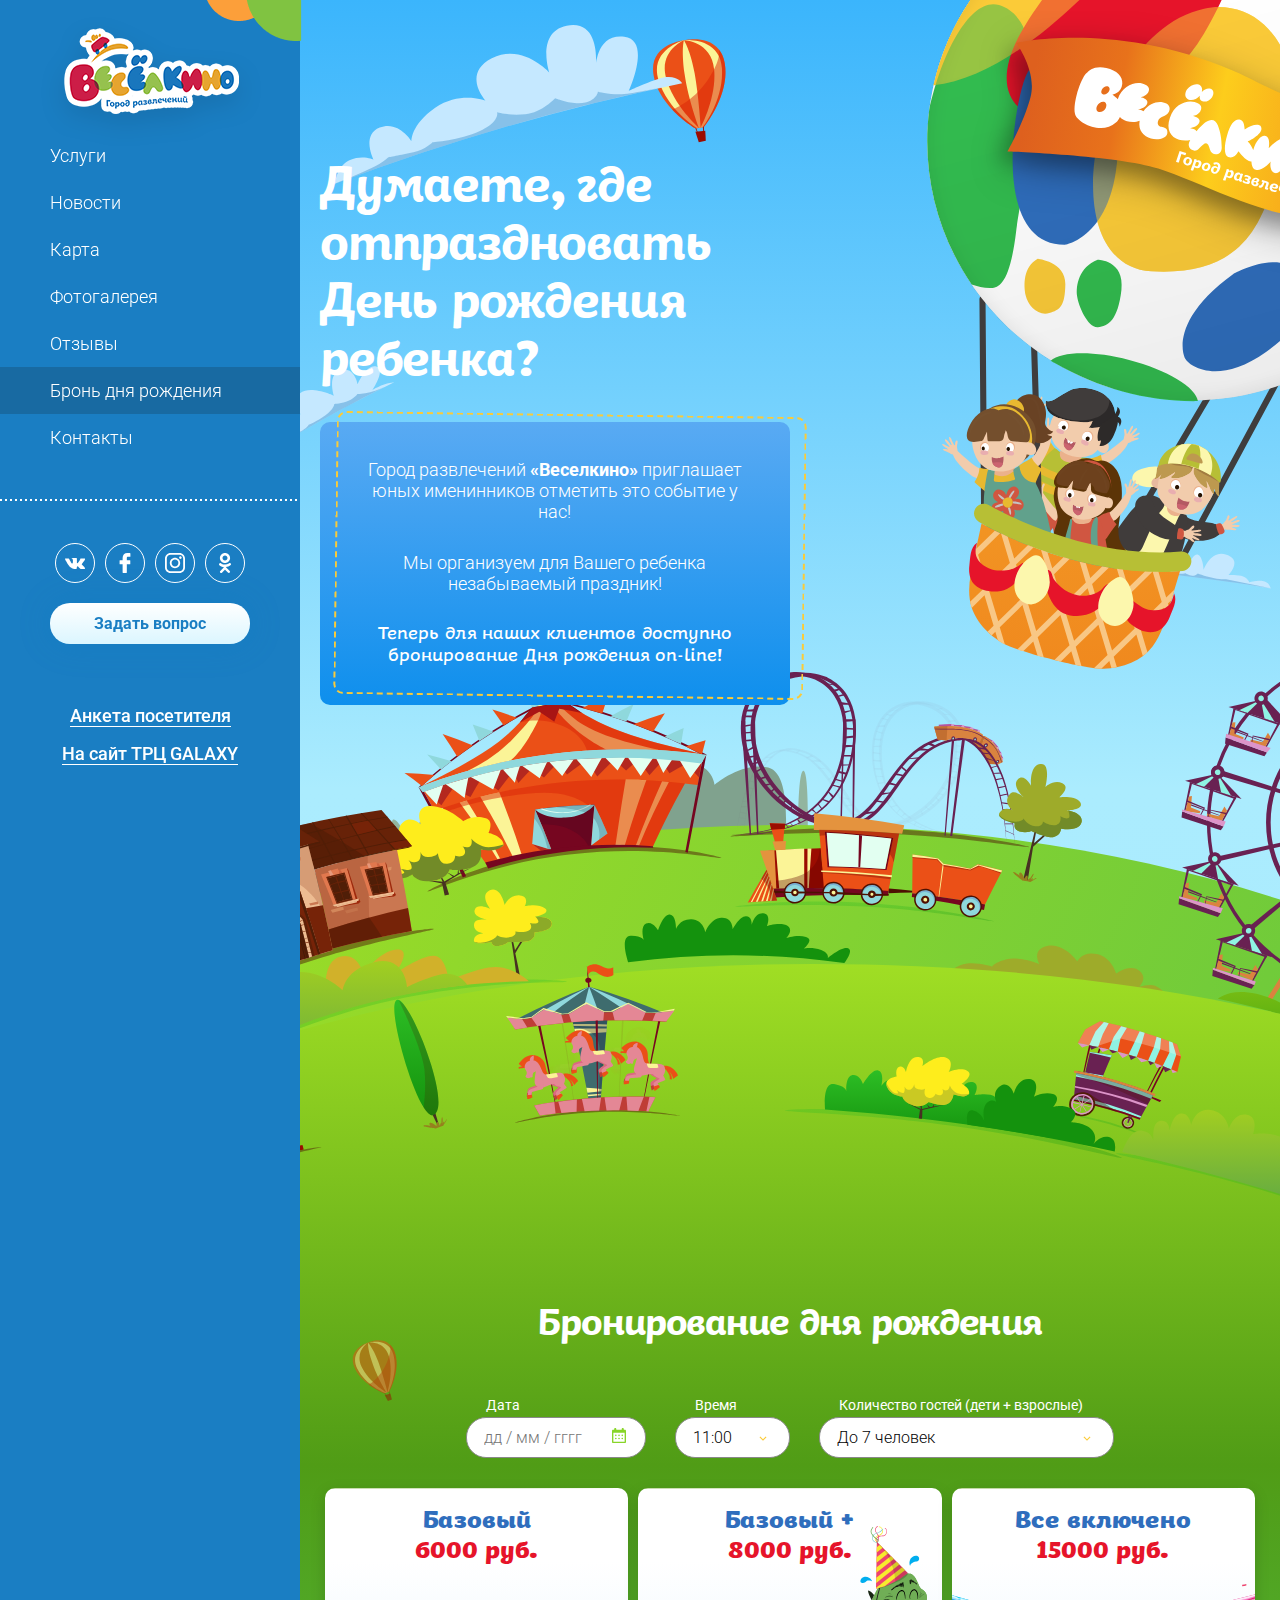
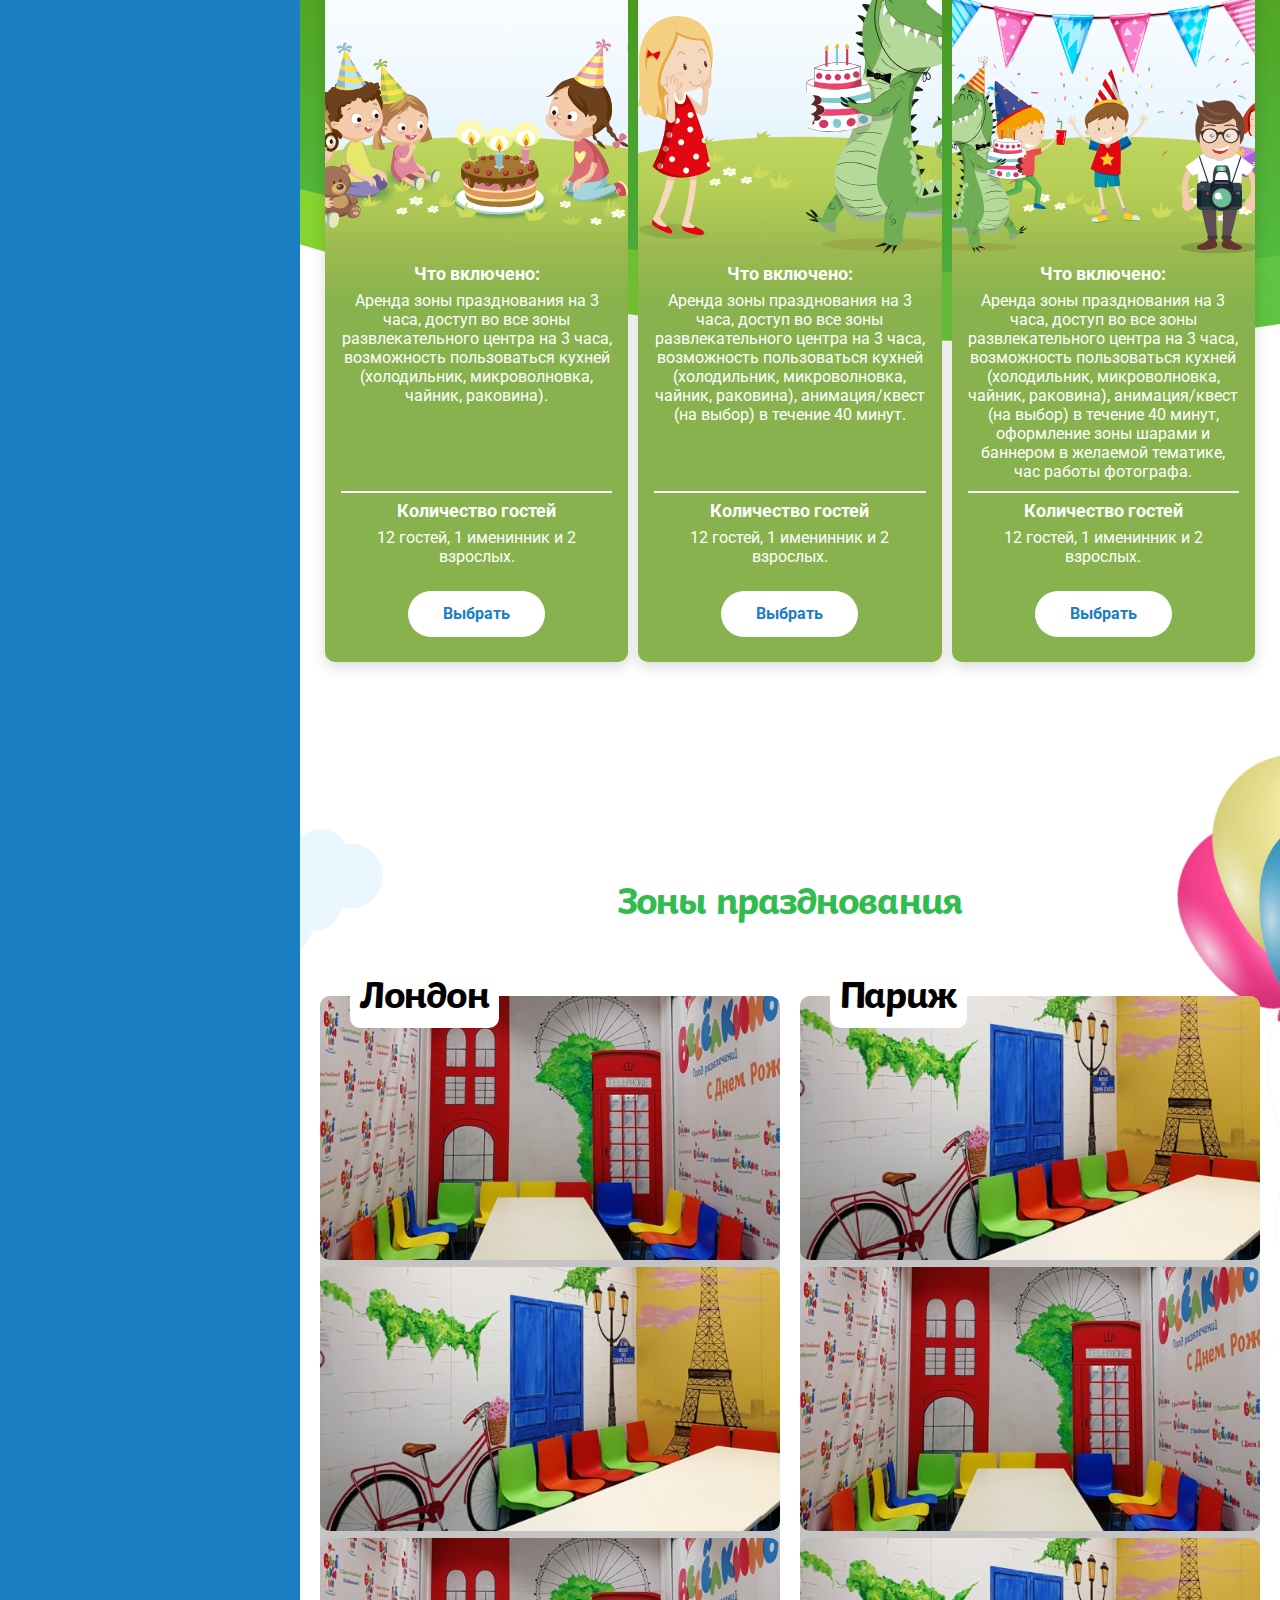
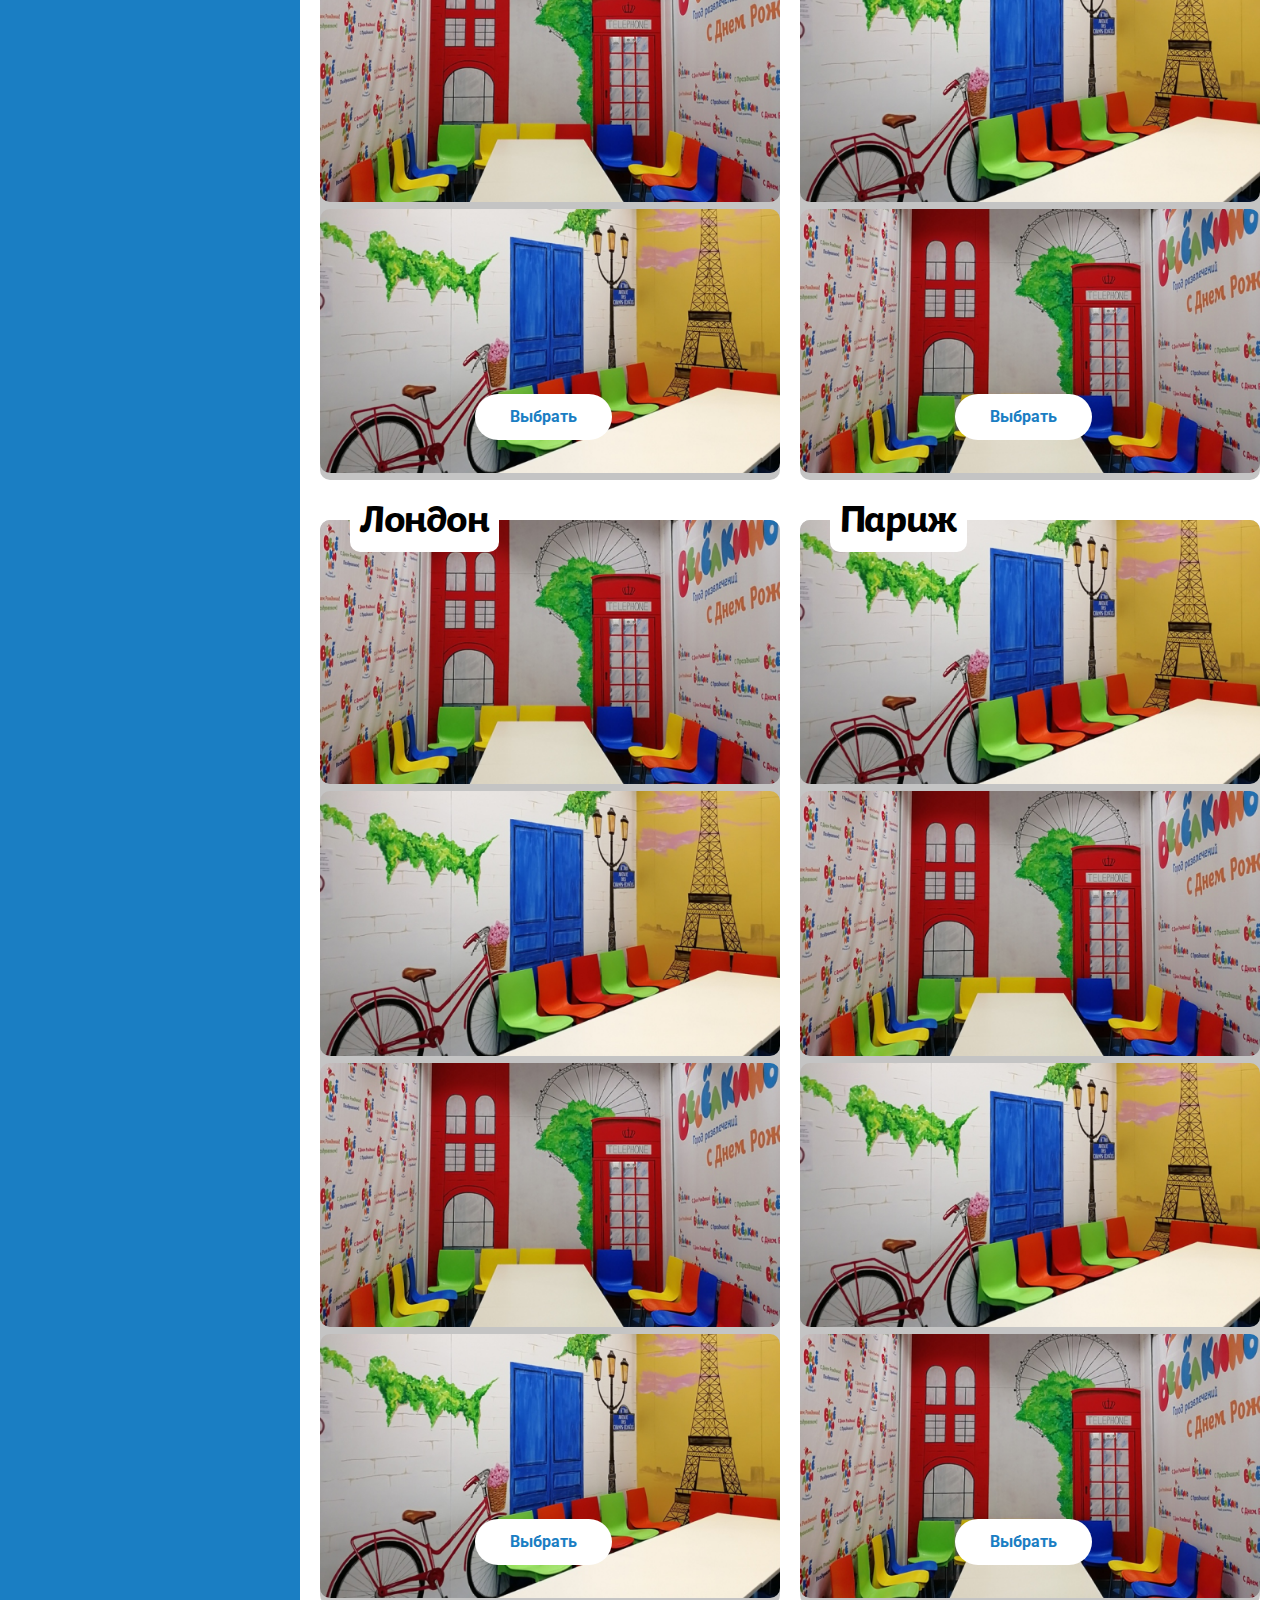
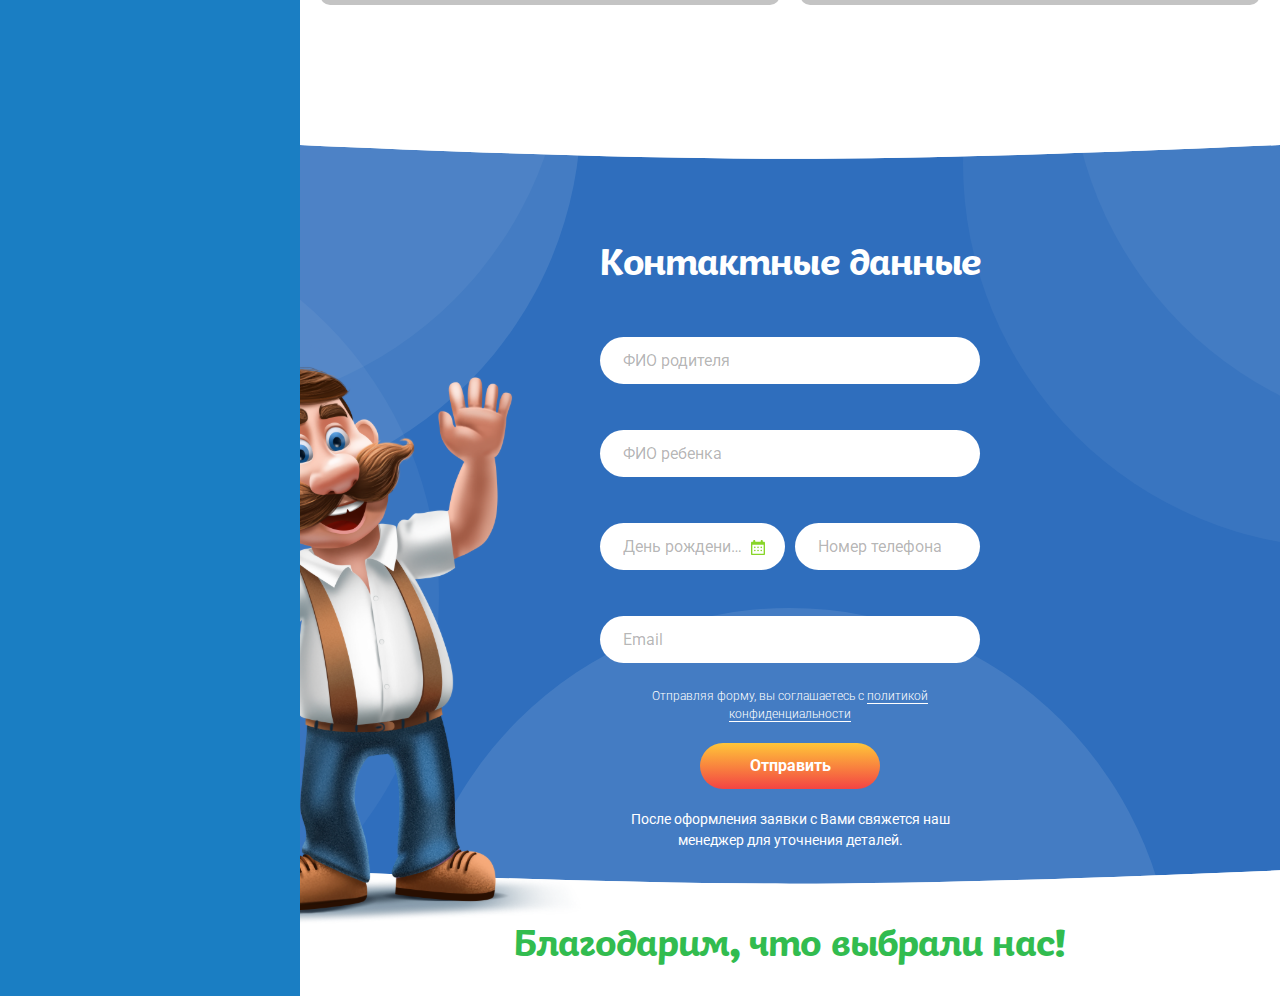
==== commit c2d0de9a: "Added zones and fix tariffs" ====
--- a/reservation.html
+++ b/reservation.html
@@ -40,7 +40,7 @@
     <script src="https://api-maps.yandex.ru/2.1/?lang=ru_RU" type="text/javascript"></script>
 </head>
 <body js-scroll-container class="body">
-
+<div js-path-start class="services__pathPoint-1"></div>
 <div class="body__wrapper">
     <div js-headerFixed class="body__headerFixed">
 
@@ -215,12 +215,13 @@
                         <div class="intro-reservation__balloon"></div>
                     </div>
 
+
                     <div class="reservation">
                         <div class="reservation-container">
                             <div class="reservation__title title-h2">Бронирование дня рождения</div>
                             <div class="reservation__choice">
                                 <label class="reservation__date contact-form__date"><span>Дата</span>
-                                    <input placeholder="дд/мм/гггг" data-masked="date" type="text"  name="date">
+                                    <input placeholder="дд / мм / гггг" data-masked="date" type="text" name="date">
                                 </label>
                                 <label class="reservation__time"><span>Время</span>
                                     <select name="time">
@@ -236,172 +237,302 @@
                                         <option value="25">До 25 человек</option>
                                     </select>
                                 </label>
-                                <div class="reservation-tariff__list">
-                                    <div class="reservation-tariff__item">
-                                        <div class="reservation-tariff__inner"
-                                             style="background-image: url('images/reservation/tariffs/tariff-1.svg')">
-                                            <div class="reservation-tariff__title">
-                                                Базовый
-                                            </div>
-                                            <div class="reservation-tariff__desc">
-                                                <div class="reservation-tariff__text">
+
+                            </div>
+                            <div class="reservation-tariff__list articles_gallery js-reservation-slider">
+                                <div class="reservation-tariff__item">
+                                    <div class="reservation-tariff__inner"
+                                         style="background-image: url('images/reservation/tariffs/tariff-1.svg')">
+                                        <div class="reservation-tariff__title">
+                                            Базовый
+                                        </div>
+                                        <div class="reservation-tariff__price title-h4">
+                                            6000 руб.
+                                        </div>
+                                        <div class="reservation-tariff__desc">
+                                            <div class="reservation-tariff__text">
                                                         <span>
                                                             Что включено:
                                                         </span>
-                                                    Аренда зоны празднования на 3 часа,
-                                                    доступ во все зоны развлекательного центра на 3 часа,
-                                                    возможность пользоваться кухней (холодильник, микроволновка, чайник,
-                                                    раковина).
-                                                </div>
+                                                Аренда зоны празднования на 3 часа,
+                                                доступ во все зоны развлекательного центра на 3 часа,
+                                                возможность пользоваться кухней (холодильник, микроволновка, чайник,
+                                                раковина).
                                             </div>
-                                            <div class="reservation-tariff__bottom">
-                                                <div class="reservation-tariff__text">
+                                        </div>
+                                        <div class="reservation-tariff__bottom">
+                                            <div class="reservation-tariff__text">
                                                         <span>
                                                                 Количество гостей
                                                         </span>
-                                                    12 гостей, 1 именинник и 2 взрослых.
-                                                </div>
-                                                <div class="reservation-tariff__price">
-                                                    6000 руб.
-                                                </div>
+                                                12 гостей, 1 именинник и 2 взрослых.
                                             </div>
-                                        </div>
-                                    </div>
-
-                                    <div class="reservation-tariff__item">
-                                        <div class="reservation-tariff__inner"
-                                             style="background-image: url('images/reservation/tariffs/tariff-2.svg')">
-
-                                            <div class="reservation-tariff__title">
-                                                Базовый +
-                                            </div>
-                                            <div class="reservation-tariff__desc">
-                                                <div class="reservation-tariff__text">
+
+                                            <label class="reservation-tariff__button">
+                                                <input type="radio" name="tariff">
+                                                <span class="button button_medium">
+                                                    <span class="button__content">Выбрать</span>
+                                                </span>
+                                            </label>
+
+                                        </div>
+                                    </div>
+                                </div>
+
+                                <div class="reservation-tariff__item">
+                                    <div class="reservation-tariff__inner"
+                                         style="background-image: url('images/reservation/tariffs/tariff-2.svg')">
+
+                                        <div class="reservation-tariff__title">
+                                            Базовый +
+                                        </div>
+                                        <div class="reservation-tariff__price title-h4">
+                                            8000 руб.
+                                        </div>
+                                        <div class="reservation-tariff__desc">
+                                            <div class="reservation-tariff__text">
                                                         <span>
                                                             Что включено:
                                                         </span>
-                                                    Аренда зоны празднования на 3 часа,
-                                                    доступ во все зоны развлекательного центра на 3 часа,
-                                                    возможность пользоваться кухней (холодильник, микроволновка, чайник,
-                                                    раковина),
-                                                    анимация/квест (на выбор) в течение 40 минут.
-                                                </div>
+                                                Аренда зоны празднования на 3 часа,
+                                                доступ во все зоны развлекательного центра на 3 часа,
+                                                возможность пользоваться кухней (холодильник, микроволновка, чайник,
+                                                раковина),
+                                                анимация/квест (на выбор) в течение 40 минут.
                                             </div>
-                                            <div class="reservation-tariff__bottom">
-                                                <div class="reservation-tariff__text">
+                                        </div>
+                                        <div class="reservation-tariff__bottom">
+                                            <div class="reservation-tariff__text">
                                                         <span>
                                                                 Количество гостей
                                                         </span>
-                                                    12 гостей, 1 именинник и 2 взрослых.
-                                                </div>
-                                                <div class="reservation-tariff__price">
-                                                    8000 руб.
-                                                </div>
+                                                12 гостей, 1 именинник и 2 взрослых.
                                             </div>
-                                        </div>
-                                    </div>
-                                    <div class="reservation-tariff__item">
-                                        <div class="reservation-tariff__inner"
-                                             style="background-image: url('images/reservation/tariffs/tariff-3.svg')">
-                                            <div class="reservation-tariff__title">
-                                                Все включено
-                                            </div>
-                                            <div class="reservation-tariff__desc">
-                                                <div class="reservation-tariff__text">
+                                            <label class="reservation-tariff__button">
+                                                <input type="radio" name="tariff">
+                                                <span class="button button_medium">
+                                                    <span class="button__content">Выбрать</span>
+                                                </span>
+                                            </label>
+                                        </div>
+                                    </div>
+                                </div>
+                                <div class="reservation-tariff__item">
+                                    <div class="reservation-tariff__inner"
+                                         style="background-image: url('images/reservation/tariffs/tariff-3.svg')">
+                                        <div class="reservation-tariff__title">
+                                            Все включено
+                                        </div>
+                                        <div class="reservation-tariff__price title-h4">
+                                            15000 руб.
+                                        </div>
+                                        <div class="reservation-tariff__desc">
+                                            <div class="reservation-tariff__text">
                                                         <span>
                                                             Что включено:
                                                         </span>
-                                                    Аренда зоны празднования на 3 часа,
-                                                    доступ во все зоны развлекательного центра на 3 часа,
-                                                    возможность пользоваться кухней (холодильник, микроволновка, чайник,
-                                                    раковина),
-                                                    анимация/квест (на выбор) в течение 40 минут, оформление зоны шарами
-                                                    и баннером в желаемой тематике,
-                                                    час работы фотографа.
-                                                </div>
+                                                Аренда зоны празднования на 3 часа,
+                                                доступ во все зоны развлекательного центра на 3 часа,
+                                                возможность пользоваться кухней (холодильник, микроволновка, чайник,
+                                                раковина),
+                                                анимация/квест (на выбор) в течение 40 минут, оформление зоны шарами
+                                                и баннером в желаемой тематике,
+                                                час работы фотографа.
                                             </div>
-                                            <div class="reservation-tariff__bottom">
-                                                <div class="reservation-tariff__text">
+                                        </div>
+                                        <div class="reservation-tariff__bottom">
+                                            <div class="reservation-tariff__text">
                                                         <span>
                                                                 Количество гостей
                                                         </span>
-                                                    12 гостей, 1 именинник и 2 взрослых.
-                                                </div>
-                                                <div class="reservation-tariff__price">
-                                                    15000 руб.
-                                                </div>
+                                                12 гостей, 1 именинник и 2 взрослых.
                                             </div>
-                                        </div>
-                                    </div>
-                                </div>
-
-
-                            </div>
-                        </div>
-                    </div>
-
-                    <section class="zones">
+                                            <label class="reservation-tariff__button">
+                                                <input type="radio" name="tariff">
+                                                <span class="button button_medium">
+                                                    <span class="button__content">Выбрать</span>
+                                                </span>
+                                            </label>
+                                        </div>
+                                    </div>
+                                </div>
+                            </div>
+                        </div>
+                    </div>
+                </div>
+
+                <section class="zones">
+                    <div class="reservation-container">
                         <div class="zones__title title-h2">
                             Зоны празднования
                         </div>
-                    </section>
-                    <section class="section-form">
-                        <div class="reservation-container">
-                            <div class="contact-form__wrap">
-                                <div class="contact__title title-h2">
-                                    Контактные данные
-                                </div>
-                                <form js-reservation class="contact-form" action="" method="POST">
-                                    <label js-inputShadow class="field field_clean contact-form__label">
-                                        <span class="field__title">ФИО родителя</span>
-                                        <span class="field__error">Как к вам обратиться?</span>
-                                        <input type="text" name="name" class="field__input" tabindex="1">
+                        <div class="zones__list">
+                            <div class="zones__item">
+                                <div class="zones__name title-h2">
+                                    Лондон
+                                </div>
+                                <div class="zones__slider js-zones-slider">
+                                    <div class="zones__slider-item">
+                                        <img src="images/reservation/zones/zones-slider1.png" alt="">
+                                    </div>
+                                    <div class="zones__slider-item">
+                                        <img src="images/reservation/zones/zones-slider2.png" alt="">
+                                    </div>
+                                    <div class="zones__slider-item">
+                                        <img src="images/reservation/zones/zones-slider1.png" alt="">
+                                    </div>
+                                    <div class="zones__slider-item">
+                                        <img src="images/reservation/zones/zones-slider2.png" alt="">
+                                    </div>
+                                </div>
+                                <label class="reservation-tariff__button zones__button">
+                                    <input type="radio" name="zones" value="london">
+                                    <span class="button button_medium">
+                                                    <span class="button__content">Выбрать</span>
+                                                </span>
+                                </label>
+                            </div>
+                            <div class="zones__item">
+                                <div class="zones__name title-h2">
+                                    Париж
+                                </div>
+                                <div class="zones__slider js-zones-slider">
+                                    <div class="zones__slider-item">
+                                        <img src="images/reservation/zones/zones-slider2.png" alt="">
+                                    </div>
+                                    <div class="zones__slider-item">
+                                        <img src="images/reservation/zones/zones-slider1.png" alt="">
+                                    </div>
+                                    <div class="zones__slider-item">
+                                        <img src="images/reservation/zones/zones-slider2.png" alt="">
+                                    </div>
+                                    <div class="zones__slider-item">
+                                        <img src="images/reservation/zones/zones-slider1.png" alt="">
+                                    </div>
+                                </div>
+                                <label class="reservation-tariff__button zones__button">
+                                    <input type="radio" name="zones" value="paris">
+                                    <span class="button button_medium">
+                                                    <span class="button__content">Выбрать</span>
+                                                </span>
+                                </label>
+                            </div>
+                            <div class="zones__item">
+                                <div class="zones__name title-h2">
+                                    Лондон
+                                </div>
+                                <div class="zones__slider js-zones-slider">
+                                    <div class="zones__slider-item">
+                                        <img src="images/reservation/zones/zones-slider1.png" alt="">
+                                    </div>
+                                    <div class="zones__slider-item">
+                                        <img src="images/reservation/zones/zones-slider2.png" alt="">
+                                    </div>
+                                    <div class="zones__slider-item">
+                                        <img src="images/reservation/zones/zones-slider1.png" alt="">
+                                    </div>
+                                    <div class="zones__slider-item">
+                                        <img src="images/reservation/zones/zones-slider2.png" alt="">
+                                    </div>
+                                </div>
+                                <label class="reservation-tariff__button zones__button">
+                                    <input type="radio" name="zones" value="london">
+                                    <span class="button button_medium">
+                                                    <span class="button__content">Выбрать</span>
+                                                </span>
+                                </label>
+                            </div>
+                            <div class="zones__item">
+                                <div class="zones__name title-h2">
+                                    Париж
+                                </div>
+                                <div class="zones__slider js-zones-slider">
+                                    <div class="zones__slider-item">
+                                        <img src="images/reservation/zones/zones-slider2.png" alt="">
+                                    </div>
+                                    <div class="zones__slider-item">
+                                        <img src="images/reservation/zones/zones-slider1.png" alt="">
+                                    </div>
+                                    <div class="zones__slider-item">
+                                        <img src="images/reservation/zones/zones-slider2.png" alt="">
+                                    </div>
+                                    <div class="zones__slider-item">
+                                        <img src="images/reservation/zones/zones-slider1.png" alt="">
+                                    </div>
+                                </div>
+                                <label class="reservation-tariff__button zones__button">
+                                    <input type="radio" name="zones" value="paris">
+                                    <span class="button button_medium">
+                                                    <span class="button__content">Выбрать</span>
+                                                </span>
+                                </label>
+                            </div>
+                        </div>
+                    </div>
+                </section>
+                <section class="section-form">
+                    <div class="reservation-container">
+                        <div class="contact-form__wrap">
+                            <div class="contact__title title-h2">
+                                Контактные данные
+                            </div>
+                            <form js-reservation class="contact-form" action="" method="POST">
+                                <label js-inputShadow class="field field_clean contact-form__label">
+                                    <span class="field__title">ФИО родителя</span>
+                                    <span class="field__error">Как к вам обратиться?</span>
+                                    <input type="text" name="name" class="field__input" tabindex="1">
+                                </label>
+                                <label js-inputShadow class="field field_clean contact-form__label">
+                                    <span class="field__title">ФИО ребенка</span>
+                                    <span class="field__error">Как зовут Вашего ребенка?</span>
+                                    <input type="text" name="name-children" class="field__input">
+                                </label>
+                                <div class="contact-form__hulf">
+
+                                    <label js-inputShadow
+                                           class="field field_clean contact-form__label contact-form__date">
+                                        <span class="field__title">День рождения ребёнка</span>
+                                        <span class="field__error">День рождения ребёнка?</span>
+                                        <input data-masked="date" type="text" name="birthday" class="field__input ">
                                     </label>
                                     <label js-inputShadow class="field field_clean contact-form__label">
-                                        <span class="field__title">ФИО ребенка</span>
-                                        <span class="field__error">Как зовут Вашего ребенка?</span>
-                                        <input type="text" name="name-children" class="field__input">
+                                        <span class="field__title">Номер телефона</span>
+                                        <span class="field__error">На какой номер нам перезвонить?</span>
+                                        <input data-masked="phone" type="text" name="phone" class="field__input">
                                     </label>
-                                    <div class="contact-form__hulf">
-
-                                        <label js-inputShadow class="field field_clean contact-form__label contact-form__date">
-                                            <span class="field__title">День рождения ребёнка</span>
-                                            <span class="field__error">День рождения ребёнка?</span>
-                                            <input data-masked="date" type="text" name="birthday" class="field__input ">
-                                        </label>
-                                        <label js-inputShadow class="field field_clean contact-form__label">
-                                            <span class="field__title">Номер телефона</span>
-                                            <span class="field__error">На какой номер нам перезвонить?</span>
-                                            <input data-masked="phone" type="text" name="phone" class="field__input">
-                                        </label>
-                                    </div>
-                                    <label js-inputShadow class="field field_clean contact-form__label">
-                                        <span class="field__title">Email</span>
-                                        <span class="field__error">На эту почту мы напишем ответ</span>
-                                        <input type="text" name="email" class="field__input">
-                                    </label>
-
-                                    <div class="actions-set actions-set_margin-top_xsmall">
-                                        <div class="actions-set__main actions-set__main_full actions-set__main_align_center actions-set__main_simple">
-                                            Отправляя форму, вы соглашаетесь с <a href="#" class="contact-us__link">политикой конфиденциальности</a>
-                                        </div>
-                                    </div>
-                                    <div class="actions-set actions-set_margin-top_small contact-form__button">
-                                        <div class="actions-set__main actions-set__main_full">
-                                            <button type="submit" class="actions-set__action button button_background_orange button button_medium button_full"><span class="button__title" >Отправить</span></button>
-                                        </div>
-                                    </div>
-                                    <div class="contact-form__label-text">После оформления заявки с Вами свяжется наш менеджер для уточнения деталей.</div>
-                                </form>
-                            </div>
-                        </div>
-                        <div class="contact-form__thanks title-h1">
-                            Благодарим, что выбрали нас!
-                        </div>
-
-
-                    </section>
-                </div>
+                                </div>
+                                <label js-inputShadow class="field field_clean contact-form__label">
+                                    <span class="field__title">Email</span>
+                                    <span class="field__error">На эту почту мы напишем ответ</span>
+                                    <input type="text" name="email" class="field__input">
+                                </label>
+
+                                <div class="actions-set actions-set_margin-top_xsmall">
+                                    <div class="actions-set__main actions-set__main_full actions-set__main_align_center actions-set__main_simple">
+                                        Отправляя форму, вы соглашаетесь с <a href="#" class="contact-us__link">политикой
+                                        конфиденциальности</a>
+                                    </div>
+                                </div>
+                                <div class="actions-set actions-set_margin-top_small contact-form__button">
+                                    <div class="actions-set__main actions-set__main_full">
+                                        <button type="submit"
+                                                class="actions-set__action button button_background_orange button button_medium button_full">
+                                            <span class="button__title">Отправить</span></button>
+                                    </div>
+                                </div>
+                                <div class="contact-form__label-text">После оформления заявки с Вами свяжется наш
+                                    менеджер для уточнения деталей.
+                                </div>
+                            </form>
+                        </div>
+                    </div>
+                    <div class="contact-form__thanks title-h1">
+                        Благодарим, что выбрали нас!
+                    </div>
+
+
+                </section>
+
 
             </div>
 
--- a/css/style.css
+++ b/css/style.css
@@ -18,10 +18,12 @@
     content: "";
     position: absolute;
     top: 25px;
-    background: url("../images/reservation/intro/sky.svg") no-repeat center
-        center;
+    background: url("../images/reservation/intro/sky.svg") no-repeat center center;
     width: 1620px;
     height: 680px;
+    right: 0;
+    left: 0;
+    margin: auto;
     z-index: 1;
     /*-webkit-animation: bouncingUpDown 7s cubic-bezier(1,.3,.1,0) infinite;
     -moz-animation: bouncingUpDown 7s cubic-bezier(1,.3,.1,0) infinite;
@@ -39,20 +41,20 @@
     opacity: 1;
     -ms-filter: none;
     filter: none;
-    -webkit-animation: bouncingUpDown 5s cubic-bezier(0,.1,.3,1) infinite;
-    -moz-animation: bouncingUpDown 5s cubic-bezier(0,.1,.3,1) infinite;
-    -o-animation: bouncingUpDown 5s cubic-bezier(0,.1,.3,1) infinite;
-    -ms-animation: bouncingUpDown 5s cubic-bezier(0,.1,.3,1) infinite;
-    animation: bouncingUpDown 5s cubic-bezier(0,.1,.3,1) infinite;
+    -webkit-animation: bouncingUpDown 5s cubic-bezier(0, .1, .3, 1) infinite;
+    -moz-animation: bouncingUpDown 5s cubic-bezier(0, .1, .3, 1) infinite;
+    -o-animation: bouncingUpDown 5s cubic-bezier(0, .1, .3, 1) infinite;
+    -ms-animation: bouncingUpDown 5s cubic-bezier(0, .1, .3, 1) infinite;
+    animation: bouncingUpDown 5s cubic-bezier(0, .1, .3, 1) infinite;
     z-index: 1;
 }
+
 .intro-reservation__balloon::before {
     content: "";
     position: absolute;
     width: 675px;
     height: 719px;
-    background: url("../images/reservation/intro/balloon.svg") no-repeat center
-        center;
+    background: url("../images/reservation/intro/balloon.svg") no-repeat center center;
     left: 90px;
     top: -50px;
     z-index: 3;
@@ -64,6 +66,7 @@
     position: absolute;
 
 }
+
 .intro-reservation__balloon-mini-1 {
     background: url("../images/reservation/intro/balloon-mini-1.svg") no-repeat;
     width: 80px;
@@ -81,15 +84,12 @@
 }
 
 
-
-
-
-
-
-
 .intro-reservation__content {
     display: flex;
-}
+    position: relative;
+    z-index: 1;
+}
+
 .intro-reservation__inbox {
     padding-top: 160px;
     width: 50%;
@@ -152,7 +152,7 @@
 .reservation {
     position: relative;
     padding-top: 600px;
-    padding-bottom: 200px;
+    padding-bottom: 100px;
     z-index: 2;
     text-align: center;
 }
@@ -167,6 +167,7 @@
 .reservation__choice select {
     margin-top: 4px;
 }
+
 .reservation__choice label {
     font-size: 14px;
     line-height: 16px;
@@ -181,6 +182,7 @@
 }
 
 .reservation__choice label span {
+    display: inline-block;
     margin-left: 20px;
     font-family: Roboto, Arial, sans-serif;
     font-style: normal;
@@ -217,22 +219,35 @@
     background-size: 100% 100%;
 
 }
+
 .reservation-tariff__list {
     display: flex;
     justify-content: space-between;
-    margin-top: 50px;
-}
+    margin-top: 30px;
+
+}
+
+.reservation-tariff__list .slick-list {
+    padding: 20px 10px;
+}
+
 
 .reservation-tariff__item {
-    margin-right: 12px;
+    margin: 0 5px;
 
     width: 380px;
-    min-height: 623px;
-    background: url("../images/reservation/tariffs/tariff-bg.svg") no-repeat
-        center top;
+    min-height: 730px;
+    background: url("../images/reservation/tariffs/tariff-bg.svg") no-repeat center top;
     box-shadow: 0px 5px 15px rgba(0, 0, 0, 0.15);
     border-radius: 10px;
     background-color: #87B24D;
+    transition: .2s ease-out;
+}
+
+.reservation-tariff__item:hover {
+    -webkit-box-shadow: 0 20px 40px rgba(1, 1, 1, .15);
+    box-shadow: 0 20px 40px rgba(1, 1, 1, .15);
+    cursor: pointer;
 }
 
 .reservation-tariff__inner {
@@ -248,27 +263,23 @@
 }
 
 .reservation-tariff__item:nth-child(1) .reservation-tariff__inner {
-    background-position-y: 46px;
-}
-
-.reservation-tariff__item:nth-child(2) .reservation-tariff__inner{
-    background-position-y: 13px;
-}
-
-.reservation-tariff__item:nth-child(3) .reservation-tariff__inner{
-    background-position-y: 45px;
-}
-
-
-.reservation-tariff__item:last-child {
-    margin-right: 0;
-}
+    background-position-y: 100px;
+}
+
+.reservation-tariff__item:nth-child(2) .reservation-tariff__inner {
+    background-position-y: 38px;
+}
+
+.reservation-tariff__item:nth-child(3) .reservation-tariff__inner {
+    background-position-y: 95px;
+}
+
 
 .reservation-tariff__title {
     font-family: "_kiddy", "Trebuchet MS", Arial, sans-serif;
     font-size: 24px;
     color: #2f6ebd;
-    font-weight: 500;
+    font-weight: bold;
 }
 
 .reservation-tariff__text span {
@@ -288,22 +299,16 @@
 }
 
 .reservation-tariff__price {
-    font-family: Roboto, Arial, sans-serif;
-    color: #ffffff;
-    font-style: normal;
+    font-size: 24px;
+    line-height: 24px;
+    text-align: center;
     font-weight: bold;
-    font-size: 18px;
-    padding: 20px 15px 10px;
-    margin-top: 10px;
-    background: #e6142a;
-    display: inline-block;
-    border-top-left-radius: 100px;
-    border-top-right-radius: 100px;
+    color: #E6142A;
 }
 
 .reservation-tariff__desc {
     flex: 1 0 auto;
-    margin-top: 250px;
+    margin-top: 300px;
 }
 
 .reservation-tariff__bottom {
@@ -313,19 +318,33 @@
     border-top: 2px solid #ffffff;
 }
 
-.zones__title {
-    text-align: center;
-    color: #32bc4f;
+.reservation-tariff__button .button {
+    border: none;
+}
+
+.reservation-tariff__button {
+    display: block;
+    margin: 25px 0;
+    border: none;
+}
+
+.reservation-tariff__button input {
+    display: none;
+}
+
+.reservation-tariff__button input:checked ~ .button {
+    background-color: #1a7ec3;
+    color: #fff;
 }
 
 .section-form {
-    background: url("../images/reservation/contact/contact-bg.svg") no-repeat
-        center center;
+    background: url("../images/reservation/contact/contact-bg.svg") no-repeat center center;
     width: 100%;
     min-height: 756px;
     padding-top: 100px;
     background-color: #fff;
 }
+
 .contact-form {
     max-width: 380px;
     margin: auto;
@@ -344,9 +363,11 @@
 .contact-form__wrap {
     padding-top: 100px;
 }
+
 .contact-form__date {
     position: relative;
 }
+
 .contact-form .contact-form__date input {
     padding-right: 25px;
 }
@@ -354,6 +375,7 @@
 .contact-form .contact-form__date span {
     right: 40px;
 }
+
 .contact-form__date::after {
     content: '';
     position: absolute;
@@ -367,6 +389,7 @@
     background-size: 100% 100%;
 
 }
+
 .contact__title {
     text-align: center;
     color: #ffffff;
@@ -426,3 +449,226 @@
 .button-contact-form {
     color: #ffffff;
 }
+
+/* Зоны празднования */
+
+
+
+.zones__list {
+    margin-top: 70px;
+    position: relative;
+    display: flex;
+    flex-wrap: wrap;
+    justify-content: space-between;
+}
+
+.zones__list::before {
+    content: '';
+    position: absolute;
+    background: url("../images/reservation/zones/cloud.svg") center no-repeat;
+    width: 275px;
+    height: 190px;
+    left: -200px;
+    top: -200px;
+}
+
+.zones__list::after {
+    content: '';
+    position: absolute;
+    background: url("../images/reservation/zones/ballons.svg") center no-repeat;
+    width: 260px;
+    height: 619px;
+    right: -160px;
+    top: -260px;
+    z-index: -1;
+}
+
+.zones__title {
+    text-align: center;
+    color: #32bc4f;
+}
+
+
+.zones__item {
+    width: calc(50% - 10px);
+    position: relative;
+    display: inline-block;
+    background: #C4C4C4;
+    border-radius: 10px;
+    margin-bottom: 40px;
+}
+
+.zones__item img {
+    border-radius: 10px;
+    width: 100%;
+}
+
+.zones__name {
+    position: absolute;
+    display: inline-block;
+    background-color: #fff;
+    padding: 8px 10px;
+    border-radius: 10px;
+    max-height: 52px;
+    left: 30px;
+    top: -26px;
+    z-index: 1;
+}
+
+.zones__button {
+    display: inline-block;
+    max-width: 150px;
+    position: absolute;
+    left: 0;
+    right: 0;
+    bottom: 40px;
+    top: auto;
+    margin: auto;
+
+}
+
+.zones__slider ul li {
+    padding: 0;
+    margin: 0;
+}
+.zones__slider ul li::before {
+    content: none;
+}
+.zones__slider ul.slick-dots li {
+    width: 54px;
+    height: 6px;
+    background: #FFFFFF;
+    opacity: 0.5;
+    border-radius: 10px;
+    margin-right: 10px;
+    margin-bottom: 10px;
+}
+.zones__slider ul.slick-dots li button {
+    display: none;
+}
+
+.zones__slider ul.slick-dots li.slick-active {
+    opacity: 1;
+}
+
+.zones__slider .slick-dots {
+    position: absolute;
+    left: 20px;
+    bottom: 0;
+    display: flex;
+    list-style-type: none;
+
+}
+
+
+
+@media (max-width: 1024px) {
+    .reservation {
+        padding-top: 550px;
+        padding-bottom: 100px;
+    }
+
+    .reservation-tariff__list {
+        margin-bottom: 0;
+    }
+
+    .intro-reservation__balloon {
+        animation: none;
+    }
+
+    .intro-reservation__elements {
+        display: none;
+    }
+
+    .contact-form::before {
+        left: -335px;
+    }
+
+    .intro-reservation__balloon::before {
+        top: 50px;
+        -ms-background-position-y: top;
+        background-position-y: top;
+        -ms-background-position-x: left;
+        background-position-x: left;
+        background-size: 80%;
+    }
+
+    .zones__list:before,
+    .zones__list:after {
+        content: none;
+    }
+}
+
+@media (max-width: 768px) {
+    .reservation__select {
+        margin-top: 10px;
+        max-width: 100%;
+    }
+
+    .reservation__title {
+        margin-bottom: 20px;
+    }
+
+    .intro-reservation__content {
+        flex-direction: column;
+    }
+
+    .intro-reservation__inbox {
+        position: relative;
+        z-index: 2;
+        width: 100%;
+        order: 2;
+    }
+
+    .intro-reservation__balloon {
+        z-index: 1;
+        order: 1;
+        width: 100%;
+    }
+
+    .intro-reservation__balloon::before {
+        display: none;
+    }
+
+    .reservation-tariff__list {
+        margin-left: -20px;
+        margin-right: -20px;
+    }
+
+    .contact-form::before {
+        display: none;
+    }
+}
+
+@media (max-width: 425px) {
+    .reservation {
+        padding-top: 500px;
+    }
+
+    .reservation__time {
+        margin-top: 10px;
+    }
+
+    .intro-reservation__title {
+        font-size: 34px;
+        line-height: 45px;
+    }
+
+    .intro-reservation__desc-inbox {
+        padding: 25px;
+    }
+
+    .zones__item {
+        width: 100%;
+    }
+}
+
+@media (max-width: 320px) {
+    .reservation {
+        padding-top: 400px;
+    }
+
+    .reservation-tariff__item {
+        max-width: 310px;
+    }
+}